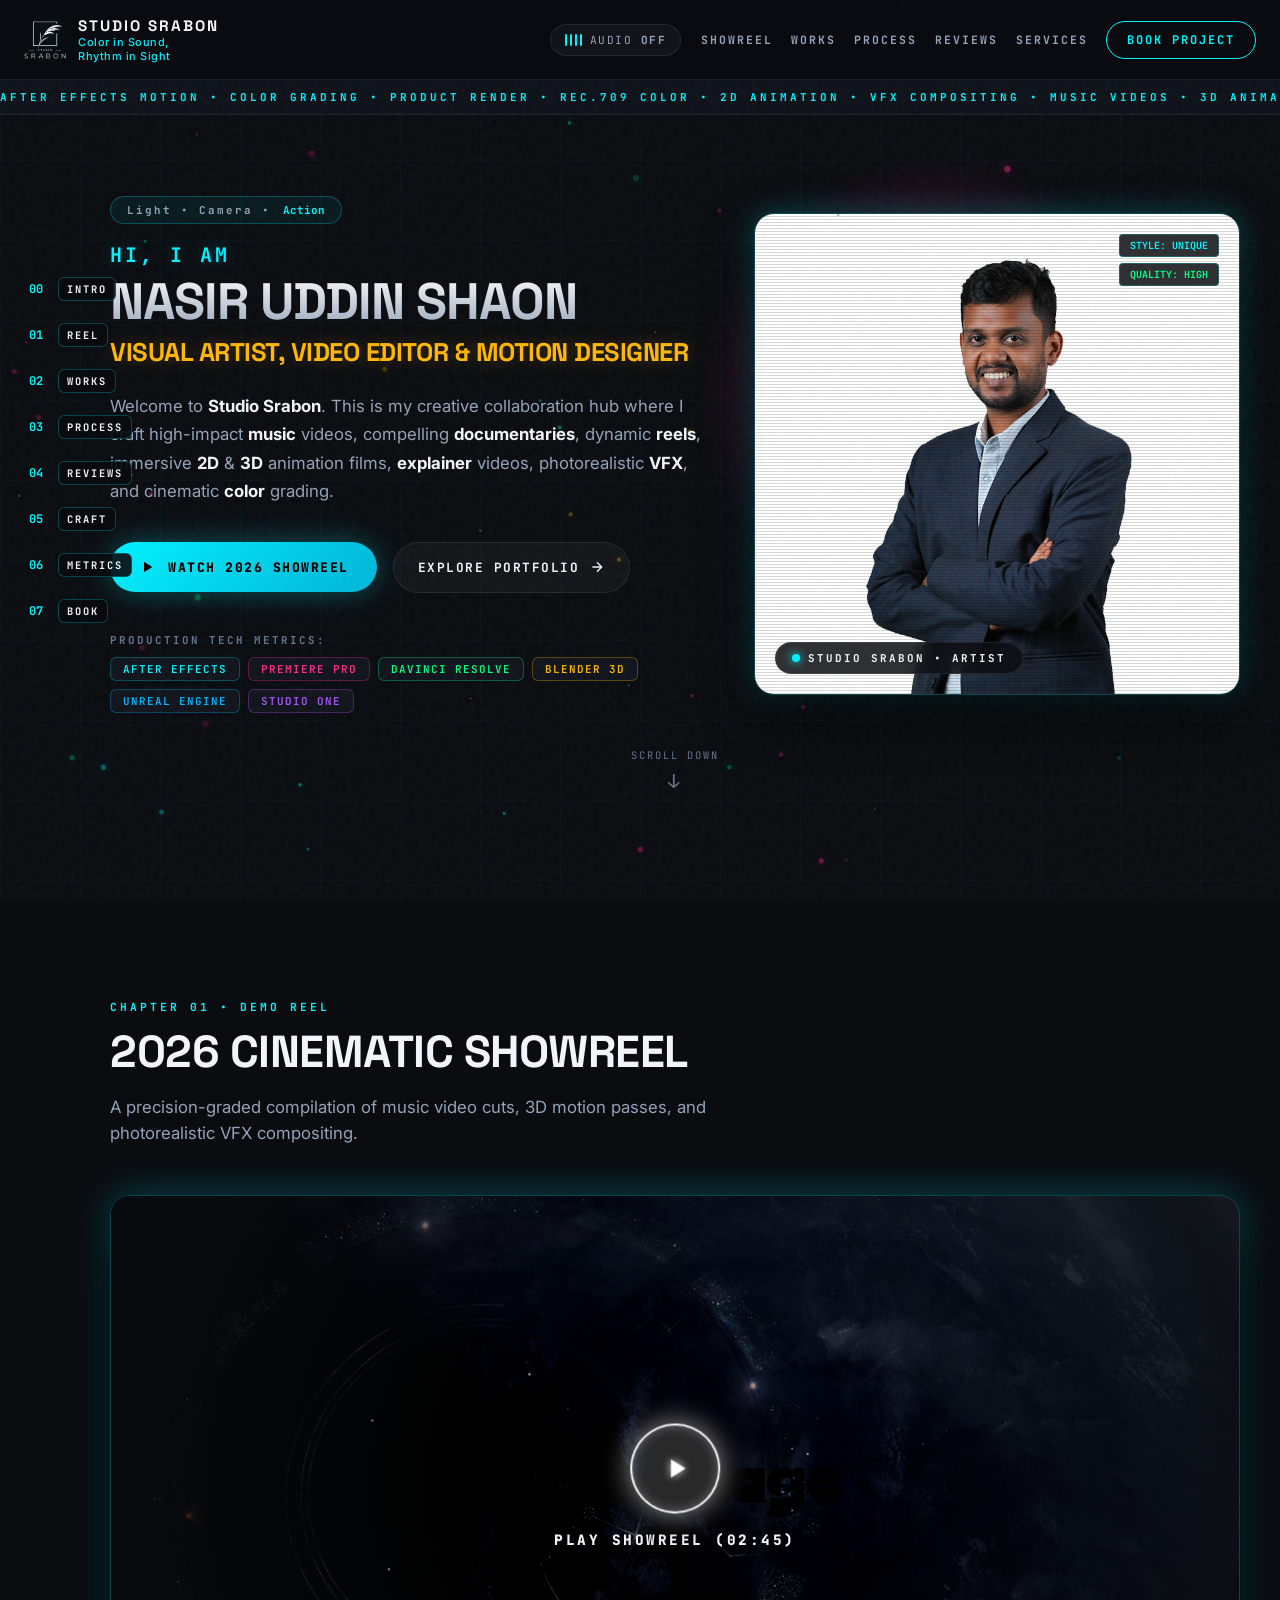
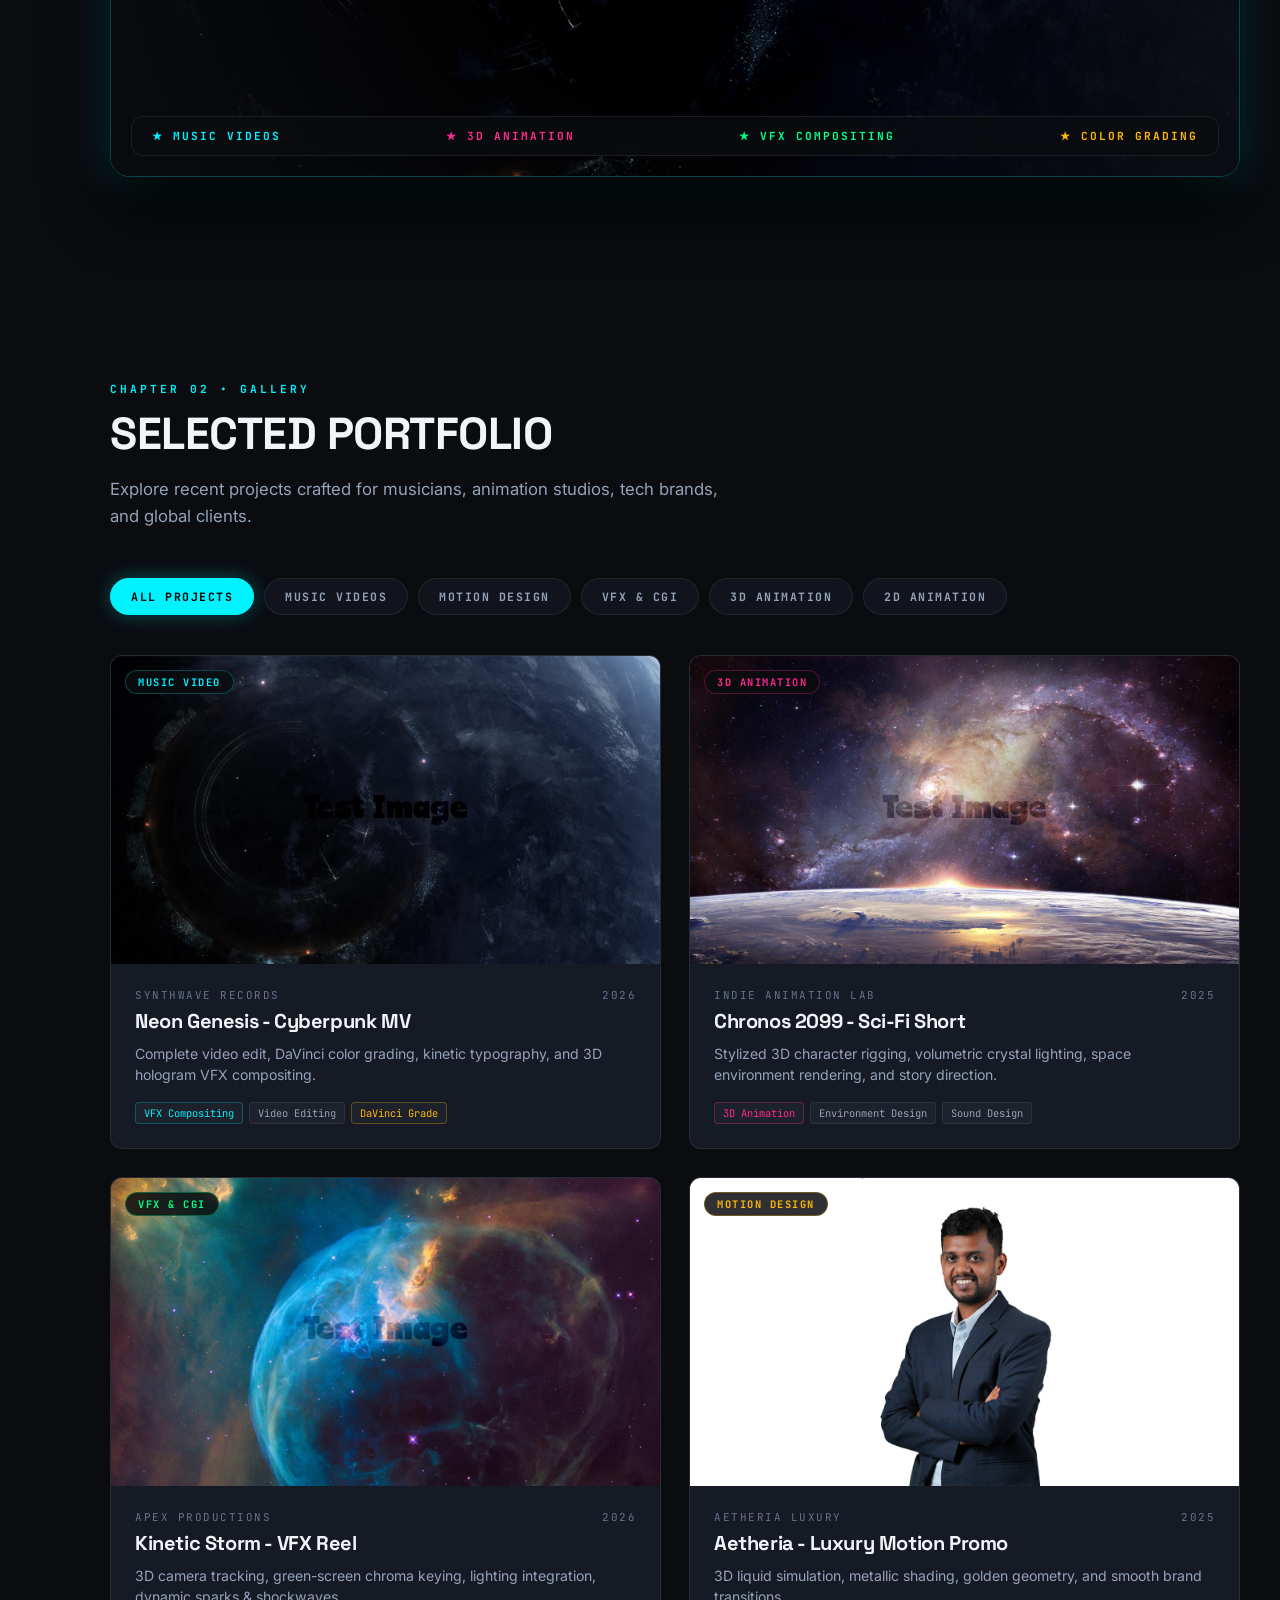
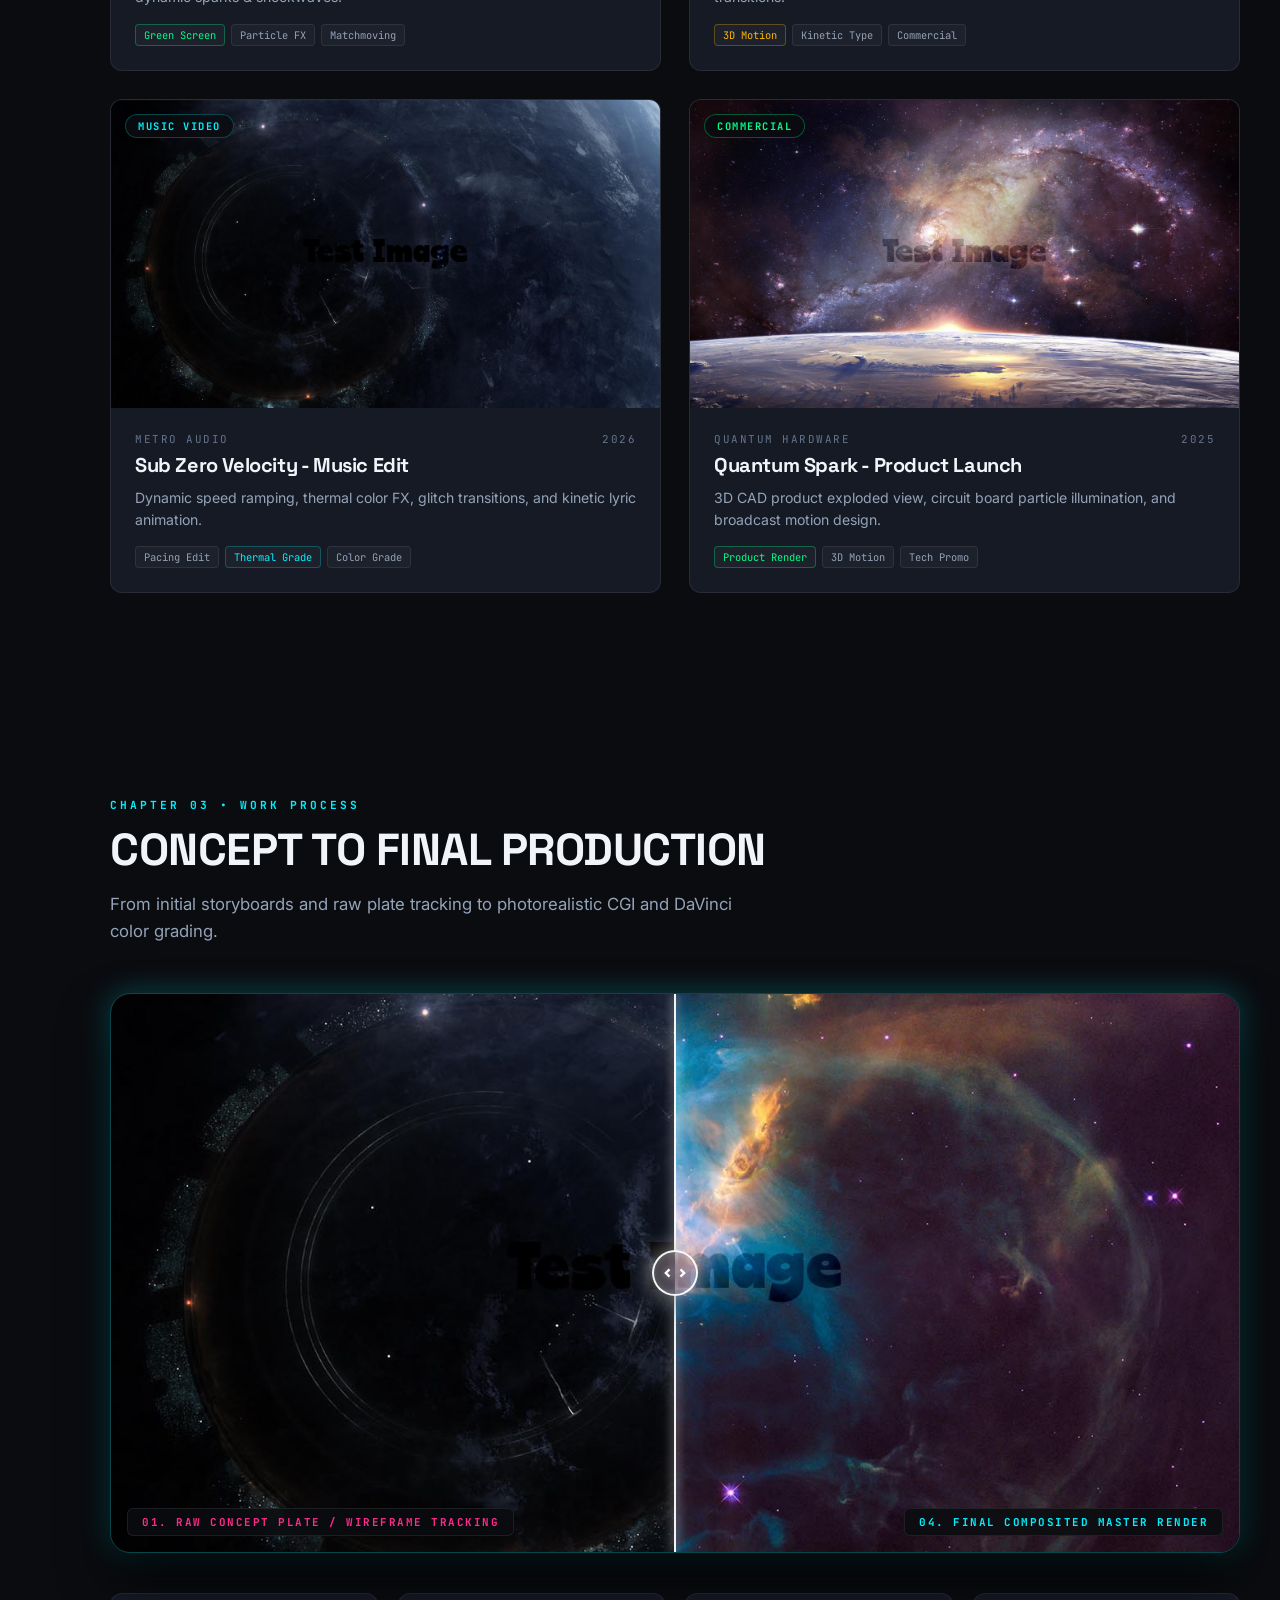
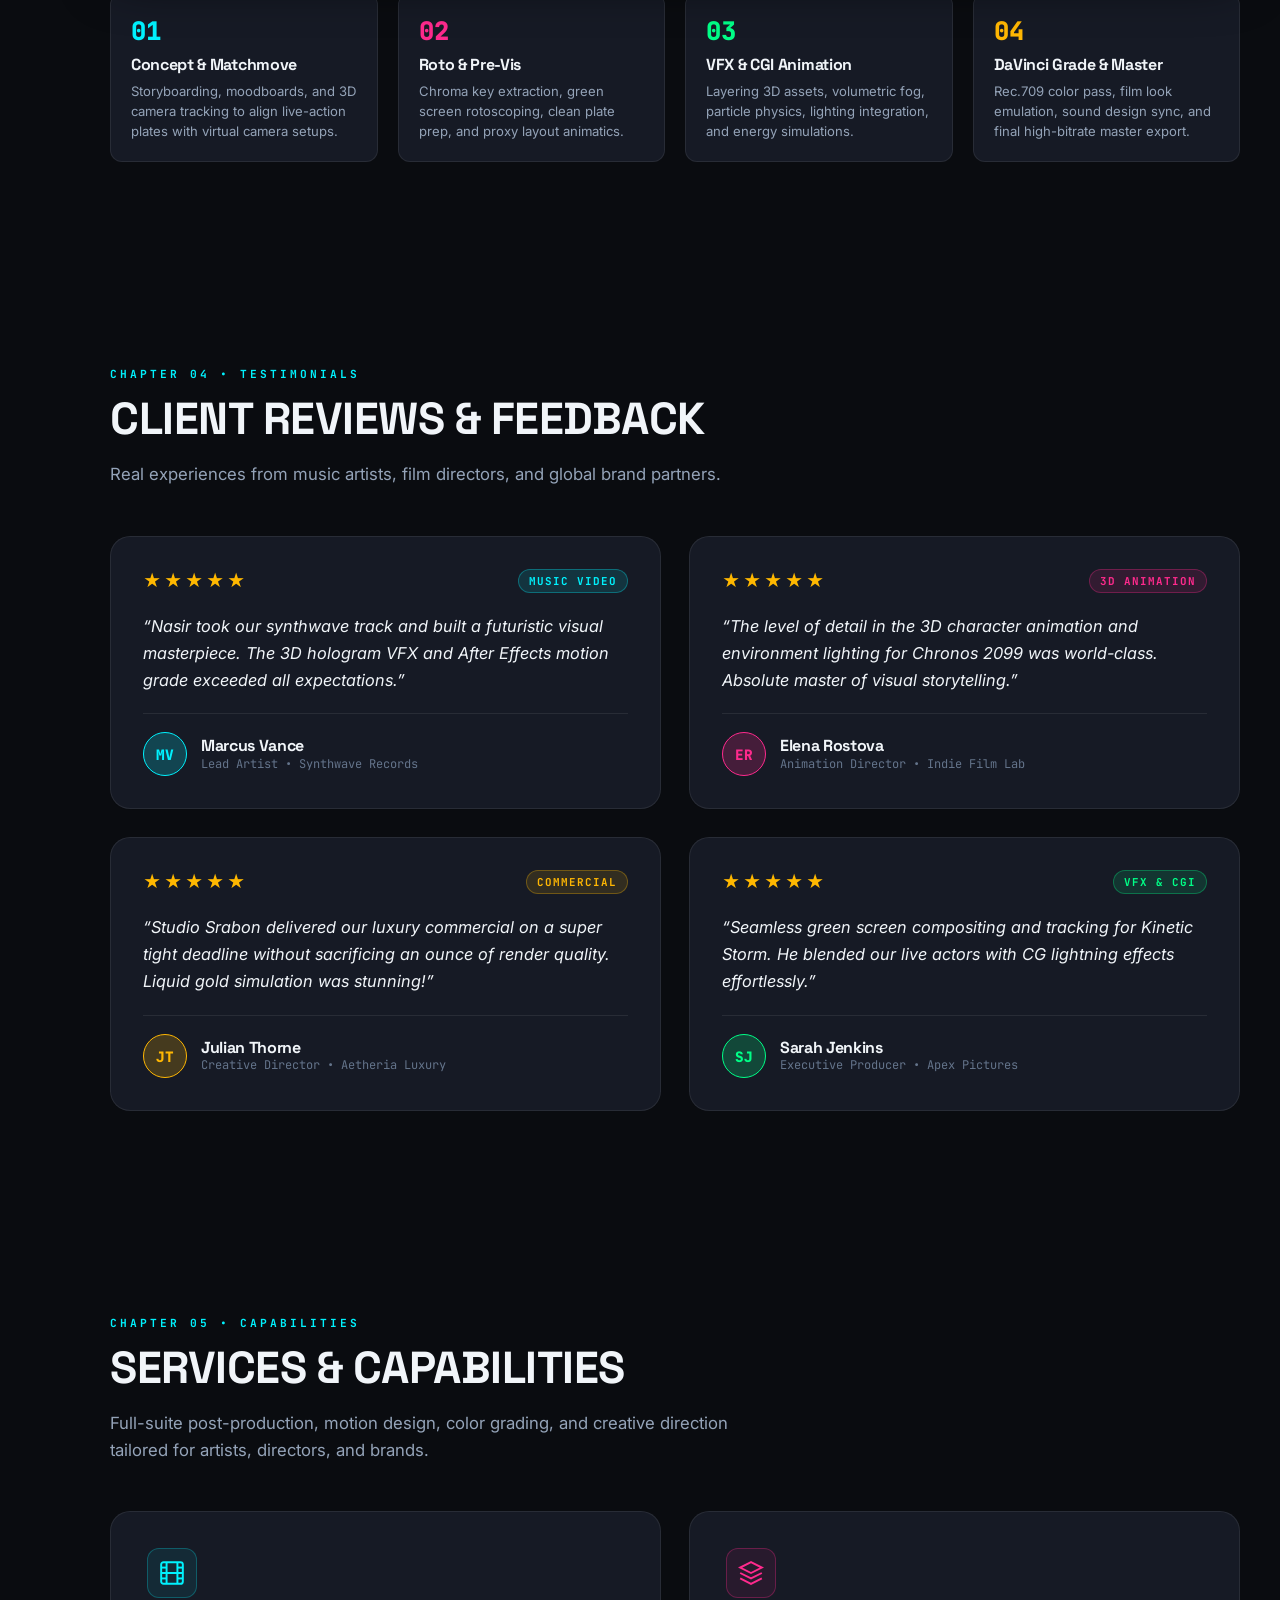
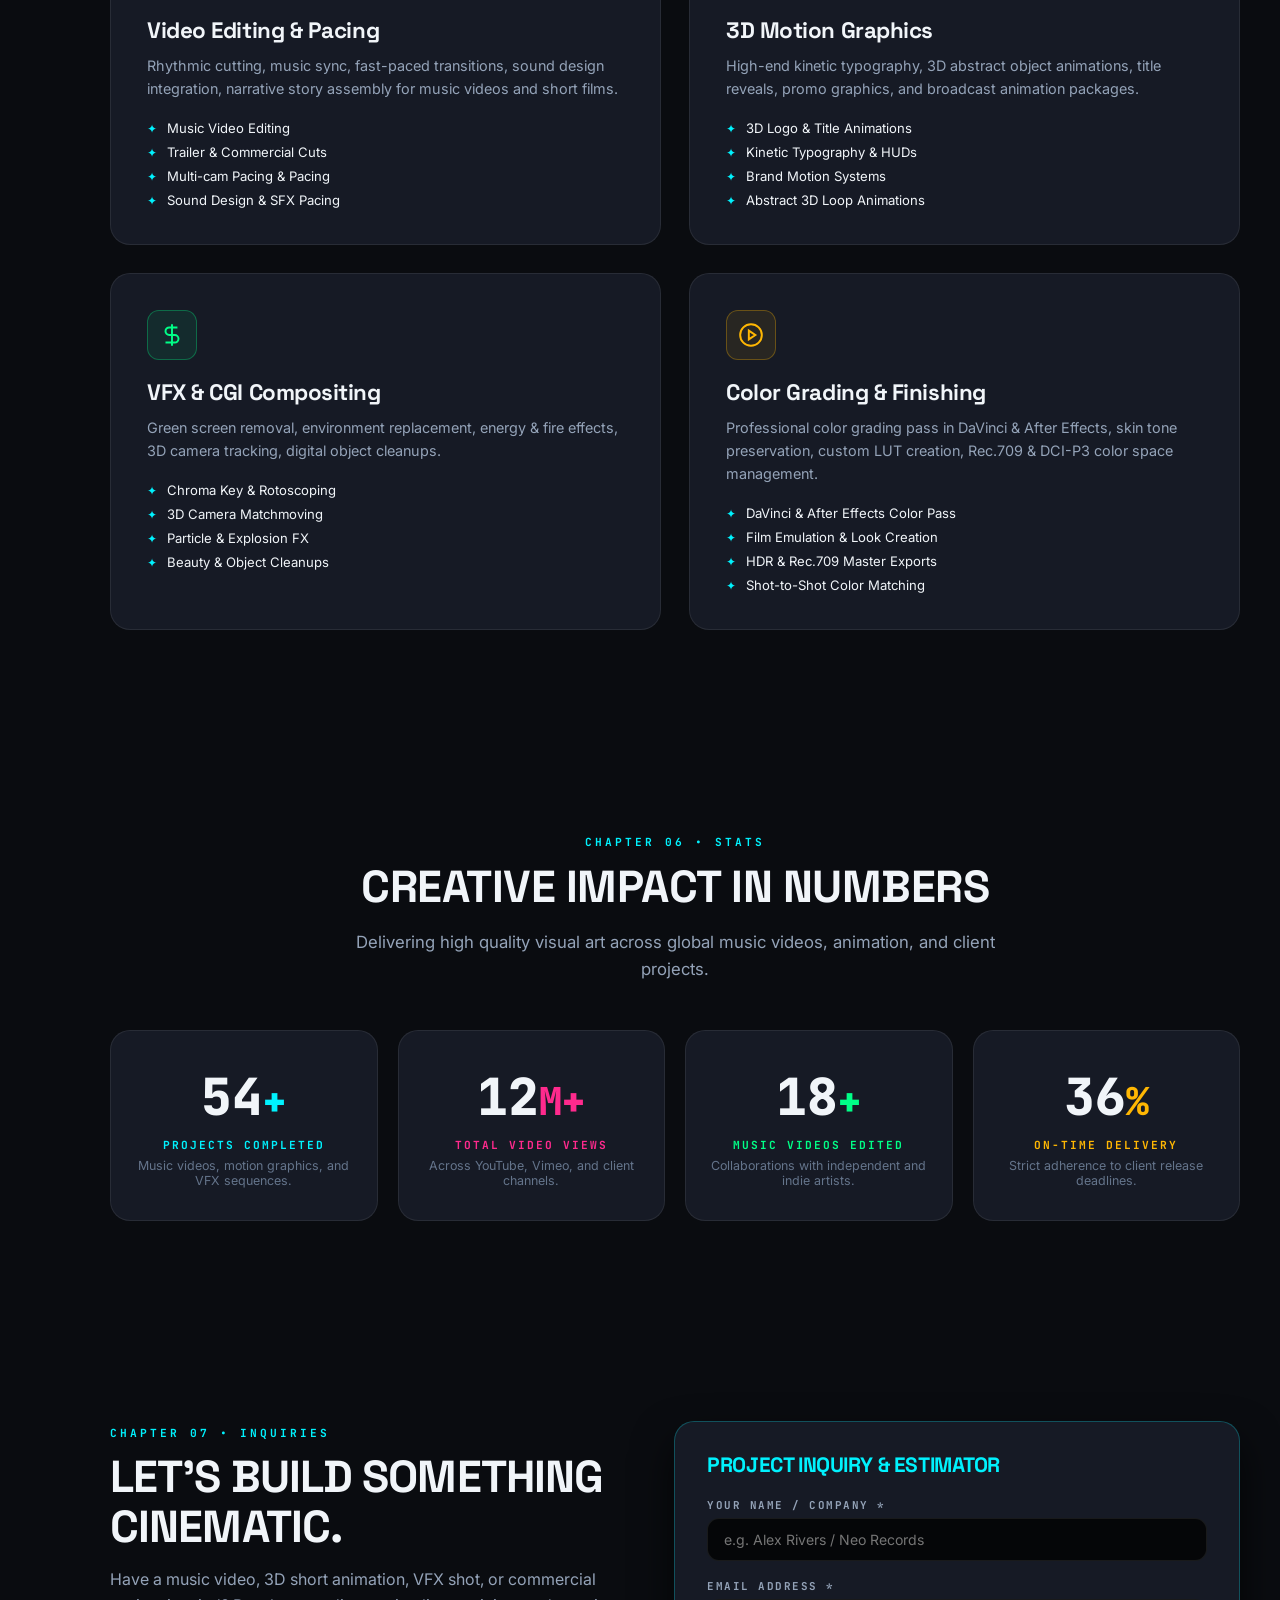
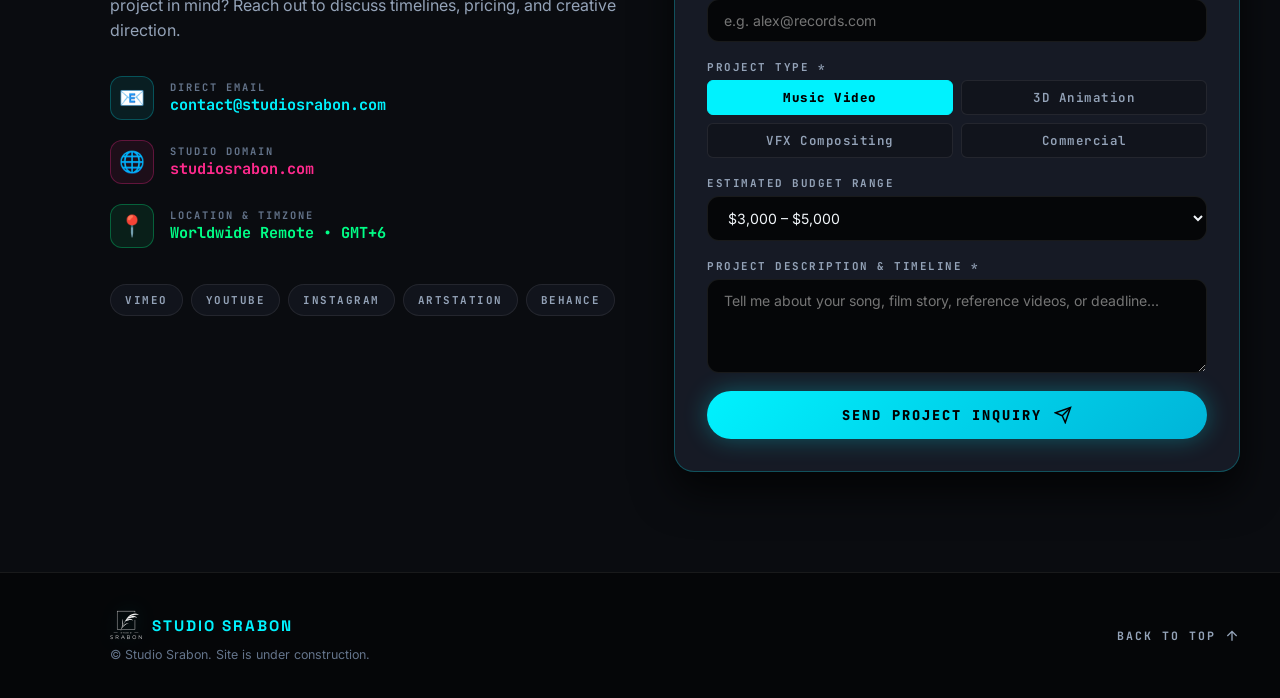
==== index.html @ 944ee849 "images spearated" ====
<!DOCTYPE html>
<html lang="en" data-theme="dark">
<head>
  <meta charset="UTF-8" />
  <meta name="viewport" content="width=device-width, initial-scale=1.0" />
  <meta name="color-scheme" content="dark" />
  <meta name="theme-color" content="#0a0c10" />

  <!-- Favicon & Touch Icons -->
  <link rel="icon" type="image/x-icon" href="./assets/favicon.ico" />
  <link rel="shortcut icon" type="image/x-icon" href="./assets/favicon.ico" />
  <link rel="apple-touch-icon" href="./assets/logo.png" />

  <title>STUDIO SRABON - Nasir Uddin Shaon | Visual Artist, Video Editor, Motion Designer & VFX</title>
  <meta name="description" content="Official portfolio of Nasir Uddin Shaon (Studio Srabon). Visual Artist, Video Editor, 3D Motion Designer, and VFX Compositor specializing in music videos, short animation films, and high-impact client films." />
  <meta name="keywords" content="Nasir Uddin Shaon, Studio Srabon, Video Editor, Motion Designer, VFX Artist, Music Videos, Short Animation Film, DaVinci Resolve, After Effects, 3D Motion, Blender, CGI Compositing" />
  <meta name="author" content="Nasir Uddin Shaon (Studio Srabon)" />
  <meta name="robots" content="index, follow" />

  <!-- Open Graph / Social Meta -->
  <meta property="og:type" content="website" />
  <meta property="og:site_name" content="STUDIO SRABON" />
  <meta property="og:title" content="STUDIO SRABON - Nasir Uddin Shaon | Visual Artist & VFX" />
  <meta property="og:description" content="Visual Artist, Video Editor & Motion Designer crafting cinematic music videos, 3D animation, and VFX compositing." />
  <meta property="og:url" content="https://studiosrabon.com/" />
  <meta property="og:image" content="./assets/images/hero_artist.jpg" />

  <!-- Twitter Meta -->
  <meta name="twitter:card" content="summary_large_image" />
  <meta name="twitter:title" content="STUDIO SRABON - Nasir Uddin Shaon | Visual Artist" />
  <meta name="twitter:description" content="Visual Artist, Video Editor & Motion Designer crafting cinematic music videos, 3D animation, and VFX compositing." />
  <meta name="twitter:image" content="./assets/images/hero_artist.jpg" />

  <!-- Structured Data JSON-LD -->
  <script type="application/ld+json">
  {
    "@context": "https://schema.org",
    "@graph": [
      {
        "@type": "Person",
        "@id": "https://studiosrabon.com/#artist",
        "name": "Nasir Uddin Shaon",
        "alternateName": "Studio Srabon",
        "url": "https://studiosrabon.com/",
        "image": "https://studiosrabon.com/assets/images/hero_artist.jpg",
        "jobTitle": "Visual Artist, Video Editor, Motion Designer & VFX Compositor",
        "knowsAbout": [
          "Video Editing",
          "3D Motion Graphics",
          "Visual Effects (VFX)",
          "Short Animation Films",
          "Music Video Direction",
          "Color Grading"
        ],
        "sameAs": [
          "https://vimeo.com/studiosrabon",
          "https://youtube.com/@studiosrabon",
          "https://instagram.com/studiosrabon",
          "https://artstation.com/studiosrabon",
          "https://behance.net/studiosrabon"
        ]
      },
      {
        "@type": "WebSite",
        "@id": "https://studiosrabon.com/#website",
        "url": "https://studiosrabon.com/",
        "name": "STUDIO SRABON",
        "publisher": { "@id": "https://studiosrabon.com/#artist" },
        "inLanguage": "en-US"
      }
    ]
  }
  </script>

  <!-- Google Fonts: Space Grotesk (Headers), JetBrains Mono (Scopes/Code), Inter (Body) -->
  <link rel="preconnect" href="https://fonts.googleapis.com" />
  <link rel="preconnect" href="https://fonts.gstatic.com" crossorigin />
  <link href="https://fonts.googleapis.com/css2?family=Inter:wght@300;400;500;600;700&family=JetBrains+Mono:wght@500;700;800&family=Space+Grotesk:wght@600;700&display=swap" rel="stylesheet" />

  <!-- Main Stylesheet -->
  <link rel="stylesheet" href="./css/style.css" />
</head>
<body>

  <!-- ================= PRELOADER ================= -->
  <div id="preloader" class="preloader" role="status" aria-live="polite">
    <canvas id="preloader-canvas" class="preloader-canvas"></canvas>
    <div class="preloader-overlay"></div>
    <div class="preloader-content">
      <div class="preloader-logo-wrap">
        <img src="./assets/logo.png" alt="Studio Srabon Logo" class="preloader-logo-img" />
      </div>
      <div class="preloader-header">
        <span class="preloader-sub">LOADING STUDIO SRABON</span>
      </div>
      <div class="preloader-title">
        <span class="scope-accent">NASIR UDDIN SHAON</span>
        <span class="title-sub">COLORIST &bull; MOTION &bull; VFX</span>
      </div>
      <div class="preloader-progress-wrap">
        <div class="preloader-percentage" id="preloader-pct">000%</div>
        <div class="preloader-bar-bg">
          <div class="preloader-bar" id="preloader-bar"></div>
        </div>
      </div>
      <div class="preloader-status">
        <span class="pulse-dot"></span>
        <span id="preloader-status-text">CALIBRATING RGB PARADE &bull; VECTORSCOPE READY</span>
      </div>
    </div>
  </div>

  <!-- ================= FILM GRAIN OVERLAY ================= -->
  <div class="film-grain" aria-hidden="true"></div>

  <!-- ================= BACKGROUND CANVAS ================= -->
  <canvas id="hero-bg-canvas" class="hero-bg-canvas" aria-hidden="true"></canvas>

  <!-- ================= TOP NAVIGATION HEADER ================= -->
  <header class="site-header" id="site-header">
    <div class="header-inner">
      <a href="#hero" class="brand-logo" aria-label="Studio Srabon Home">
        <img src="./assets/logo.png" alt="Studio Srabon Logo" class="brand-logo-img" />
        <div class="brand-text">
          <span class="brand-name">STUDIO SRABON</span>
          <span class="brand-tag">Color in Sound,<br>Rhythm in Sight</span>
        </div>
      </a>

      <div class="header-right-actions">
        <!-- Audio Synth Toggle Button -->
        <button id="btn-audio-toggle" class="audio-toggle-btn" type="button" aria-label="Toggle Atmosphere Audio" aria-pressed="false">
          <div class="sound-wave-icon" aria-hidden="true">
            <span></span><span></span><span></span><span></span>
          </div>
          <span class="audio-label">AUDIO <b id="audio-state-text">OFF</b></span>
        </button>

        <!-- Navigation Links -->
        <nav class="desktop-nav" aria-label="Main Navigation">
          <a href="#ch-reel" class="nav-link">SHOWREEL</a>
          <a href="#ch-works" class="nav-link">WORKS</a>
          <a href="#ch-process" class="nav-link">PROCESS</a>
          <a href="#ch-testimonials" class="nav-link">REVIEWS</a>
          <a href="#ch-services" class="nav-link">SERVICES</a>
          <a href="#ch-contact" class="btn-contact-nav">BOOK PROJECT</a>
        </nav>

        <!-- Mobile Menu Toggle -->
        <button class="mobile-menu-btn" id="mobile-menu-btn" aria-label="Toggle Menu">
          <span></span><span></span><span></span>
        </button>
      </div>
    </div>
  </header>

  <!-- MOBILE NAVIGATION DRAWER -->
  <div class="mobile-drawer" id="mobile-drawer" aria-hidden="true">
    <div class="drawer-inner">
      <nav class="mobile-nav-links">
        <a href="#hero" class="mobile-link"><span>00</span> HOME</a>
        <a href="#ch-reel" class="mobile-link"><span>01</span> SHOWREEL</a>
        <a href="#ch-works" class="mobile-link"><span>02</span> FEATURED WORKS</a>
        <a href="#ch-process" class="mobile-link"><span>03</span> WORK PROCESS</a>
        <a href="#ch-testimonials" class="mobile-link"><span>04</span> TESTIMONIALS</a>
        <a href="#ch-services" class="mobile-link"><span>05</span> SERVICES</a>
        <a href="#ch-numbers" class="mobile-link"><span>06</span> CREATIVE METRICS</a>
        <a href="#ch-contact" class="mobile-link"><span>07</span> CONTACT &amp; BOOKING</a>
      </nav>
      <div class="drawer-footer">
        <p>STUDIO SRABON &bull; COLOR IN SOUND, RHYTHM IN SIGHT</p>
        <p class="drawer-email">contact@studiosrabon.com</p>
      </div>
    </div>
  </div>

  <!-- ================= CHAPTER NAVIGATION RAIL (LEFT SIDE) ================= -->
  <nav class="chapter-rail" aria-label="Chapter Rail">
    <ul>
      <li data-ch="hero" class="active">
        <a href="#hero"><span class="ch-num">00</span><span class="ch-title">INTRO</span></a>
      </li>
      <li data-ch="ch-reel">
        <a href="#ch-reel"><span class="ch-num">01</span><span class="ch-title">REEL</span></a>
      </li>
      <li data-ch="ch-works">
        <a href="#ch-works"><span class="ch-num">02</span><span class="ch-title">WORKS</span></a>
      </li>
      <li data-ch="ch-process">
        <a href="#ch-process"><span class="ch-num">03</span><span class="ch-title">PROCESS</span></a>
      </li>
      <li data-ch="ch-testimonials">
        <a href="#ch-testimonials"><span class="ch-num">04</span><span class="ch-title">REVIEWS</span></a>
      </li>
      <li data-ch="ch-services">
        <a href="#ch-services"><span class="ch-num">05</span><span class="ch-title">CRAFT</span></a>
      </li>
      <li data-ch="ch-numbers">
        <a href="#ch-numbers"><span class="ch-num">06</span><span class="ch-title">METRICS</span></a>
      </li>
      <li data-ch="ch-contact">
        <a href="#ch-contact"><span class="ch-num">07</span><span class="ch-title">BOOK</span></a>
      </li>
    </ul>
  </nav>

  <!-- ================= EDGE-TO-EDGE TICKER MARQUEE ================= -->
  <div class="marquee-ticker" aria-hidden="true">
    <ul id="marquee-items-source" hidden>
      <li>AFTER EFFECTS MOTION</li>
      <li>VFX COMPOSITING</li>
      <li>MUSIC VIDEOS</li>
      <li>COLOR GRADING</li>
      <li>3D ANIMATION</li>
      <li>2D ANIMATION</li>
      <li>PRODUCT RENDER</li>
      <li>REC.709 COLOR</li>
    </ul>
    <div class="marquee-track" id="marquee-track"></div>
  </div>

  <!-- MAIN CONTENT CONTAINER -->
  <main role="main">

    <!-- ============================================================
         CHAPTER 00: HERO SECTION
         ============================================================ -->
    <section class="hero-section" id="hero" aria-label="Hero Introduction">

      <div class="hero-container">
        <div class="hero-content">
          <div class="hero-kicker">
            <span class="kicker-text">Light &bull; Camera &bull;</span>
            <span class="kicker-tag">Action</span>
            
          </div>

          <h1 class="hero-main-title">
            <span class="title-line title-greeting">HI, I AM</span>
            <span class="title-line title-large">NASIR UDDIN SHAON</span>
            <span class="title-line title-accent">VISUAL ARTIST, VIDEO EDITOR &amp; MOTION DESIGNER</span>
          </h1>

          <p class="hero-description">
            Welcome to <strong>Studio Srabon</strong>. This is my creative collaboration hub where I craft high-impact <strong>music</strong> videos, compelling <strong>documentaries</strong>, dynamic <strong>reels</strong>, immersive <strong>2D</strong> & <strong>3D</strong> animation films, <strong>explainer</strong> videos, photorealistic <strong>VFX</strong>, and cinematic <strong>color</strong> grading.
          </p>

          <div class="hero-cta-group">
            <a href="#ch-reel" class="btn-primary-glow">
              <svg viewBox="0 0 24 24" fill="currentColor"><path d="M8 5v14l11-7z"/></svg>
              <span>WATCH 2026 SHOWREEL</span>
            </a>
            <a href="#ch-works" class="btn-secondary-glass">
              <span>EXPLORE PORTFOLIO</span>
              <svg viewBox="0 0 24 24" fill="none" stroke="currentColor" stroke-width="2"><path d="M5 12h14M12 5l7 7-7 7"/></svg>
            </a>
          </div>

          <div class="hero-software-pills">
            <span class="software-label">PRODUCTION TECH METRICS:</span>
            <div class="pill-list">
              <span class="sw-pill pill-cyan">AFTER EFFECTS</span>
              <span class="sw-pill pill-magenta">PREMIERE PRO</span>
              <span class="sw-pill pill-green">DAVINCI RESOLVE</span>
              <span class="sw-pill pill-amber">BLENDER 3D</span>
              <span class="sw-pill pill-blue">UNREAL ENGINE</span>
              <span class="sw-pill pill-purple">STUDIO ONE</span>
            </div>
          </div>
        </div>

        <div class="hero-visual-card">
          <div class="hero-ambient-glow" aria-hidden="true"></div>
          <div class="hero-frame-container">
            <img src="./assets/images/hero_artist.jpg" alt="Nasir Uddin Shaon in DaVinci Resolve Studio color suite" class="hero-portrait-img" />
            <div class="frame-scanlines"></div>
            <div class="scope-overlay-badge">
              <span class="scope-label cyan-glow">STYLE: UNIQUE</span>
              <span class="scope-label green-glow">QUALITY: HIGH</span>
            </div>
            <div class="hero-card-badge">
              <span class="badge-dot"></span>
              <span class="badge-txt">STUDIO SRABON &bull; ARTIST</span>
            </div>
          </div>
        </div>
      </div>

      <div class="hero-scroll-down">
        <a href="#ch-reel" aria-label="Scroll to Showreel">
          <span>SCROLL DOWN</span>
          <div class="scroll-arrow">↓</div>
        </a>
      </div>
    </section>

    <!-- ============================================================
         CHAPTER 01: CINEMATIC SHOWREEL
         ============================================================ -->
    <section class="chapter-section ch-reel" id="ch-reel" aria-labelledby="reel-heading">
      <div class="section-container">
        <div class="section-head">
          <span class="ch-badge">CHAPTER 01 &bull; DEMO REEL</span>
          <h2 id="reel-heading" class="section-title">2026 CINEMATIC SHOWREEL</h2>
          <p class="section-subtitle">A precision-graded compilation of music video cuts, 3D motion passes, and photorealistic VFX compositing.</p>
        </div>

        <div class="showreel-player-box">
          <div class="showreel-thumbnail-wrap">
            <img src="./assets/images/showreelthumb.jpg" alt="Studio Srabon Showreel 2026 Preview" class="showreel-bg-img" />
            <div class="showreel-overlay"></div>
            
            <button id="btn-play-showreel" class="play-reel-btn" aria-label="Play Full Screen Showreel">
              <div class="play-btn-circle">
                <svg viewBox="0 0 24 24" fill="currentColor"><path d="M8 5v14l11-7z"/></svg>
              </div>
              <span class="play-btn-text">PLAY SHOWREEL (02:45)</span>
            </button>

            <div class="reel-tags-bar">
              <span class="cyan-txt">★ MUSIC VIDEOS</span>
              <span class="magenta-txt">★ 3D ANIMATION</span>
              <span class="green-txt">★ VFX COMPOSITING</span>
              <span class="amber-txt">★ COLOR GRADING</span>
            </div>
          </div>
        </div>
      </div>
    </section>

    <!-- ============================================================
         CHAPTER 02: FEATURED WORKS PORTFOLIO
         ============================================================ -->
    <section class="chapter-section ch-works" id="ch-works" aria-labelledby="works-heading">
      <div class="section-container">
        <div class="section-head">
          <span class="ch-badge">CHAPTER 02 &bull; GALLERY</span>
          <h2 id="works-heading" class="section-title">SELECTED PORTFOLIO</h2>
          <p class="section-subtitle">Explore recent projects crafted for musicians, animation studios, tech brands, and global clients.</p>
        </div>

        <!-- Filter Controls -->
        <div class="portfolio-filter-bar">
          <button class="filter-btn active" data-filter="all">ALL PROJECTS</button>
          <button class="filter-btn" data-filter="music-video">MUSIC VIDEOS</button>
          <button class="filter-btn" data-filter="motion-design">MOTION DESIGN</button>
          <button class="filter-btn" data-filter="vfx">VFX &amp; CGI</button>
          <button class="filter-btn" data-filter="3d-animation">3D ANIMATION</button>
          <button class="filter-btn" data-filter="2d-animation">2D ANIMATION</button>
        </div>

        <!-- Projects Grid -->
        <div class="portfolio-grid" id="portfolio-grid">

          <!-- Project Card 1: Music Video -->
          <article class="project-card" data-category="music-video vfx" data-project-id="p1">
            <div class="card-media">
              <img src="./assets/images/projects/project1.jpg" alt="Cyberpunk Music Video Project" class="card-thumb" />
              <div class="card-media-overlay">
                <button class="btn-watch-modal" data-title="Neon Genesis - Cyberpunk Music Video" data-video="p1" data-cat="Music Video / VFX" data-desc="Futuristic music video with heavy neon glow effects, chroma keying, 3D hologram projections, and rhythmic quick cuts tuned to bass drops." data-tools="DaVinci Resolve, After Effects, Blender, Element 3D">
                  <svg viewBox="0 0 24 24" fill="none" stroke="currentColor" stroke-width="2"><path d="M15 3h6v6M9 21H3v-6M21 3l-7 7M3 21l7-7"/></svg>
                  <span>VIEW PROJECT</span>
                </button>
              </div>
              <span class="card-type-badge cyan-badge">MUSIC VIDEO</span>
            </div>
            <div class="card-info">
              <div class="card-meta">
                <span class="card-client">SYNTHWAVE RECORDS</span>
                <span class="card-year">2026</span>
              </div>
              <h3 class="card-title">Neon Genesis - Cyberpunk MV</h3>
              <p class="card-excerpt">Complete video edit, DaVinci color grading, kinetic typography, and 3D hologram VFX compositing.</p>
              <div class="card-tags">
                <span class="tag-cyan">VFX Compositing</span><span>Video Editing</span><span class="tag-amber">DaVinci Grade</span>
              </div>
            </div>
          </article>

          <!-- Project Card 2: Short Animation Film -->
          <article class="project-card" data-category="3d-animation motion-design" data-project-id="p2">
            <div class="card-media">
              <img src="./assets/images/projects/project2.jpg" alt="Sci-Fi 3D Short Animation Film" class="card-thumb" />
              <div class="card-media-overlay">
                <button class="btn-watch-modal" data-title="Chronos 2099 - Sci-Fi Short Film" data-video="p2" data-cat="Short Animation / 3D" data-desc="Award-winning 3D sci-fi short film following an astronaut on a distant crystal planet. Full storyboarding, 3D character animation, environment design, and atmospheric sound design." data-tools="Blender 3D, Unreal Engine 5, DaVinci Resolve">
                  <svg viewBox="0 0 24 24" fill="none" stroke="currentColor" stroke-width="2"><path d="M15 3h6v6M9 21H3v-6M21 3l-7 7M3 21l7-7"/></svg>
                  <span>VIEW PROJECT</span>
                </button>
              </div>
              <span class="card-type-badge magenta-badge">3D ANIMATION</span>
            </div>
            <div class="card-info">
              <div class="card-meta">
                <span class="card-client">INDIE ANIMATION LAB</span>
                <span class="card-year">2025</span>
              </div>
              <h3 class="card-title">Chronos 2099 - Sci-Fi Short</h3>
              <p class="card-excerpt">Stylized 3D character rigging, volumetric crystal lighting, space environment rendering, and story direction.</p>
              <div class="card-tags">
                <span class="tag-magenta">3D Animation</span><span>Environment Design</span><span>Sound Design</span>
              </div>
            </div>
          </article>

          <!-- Project Card 3: VFX Compositing Breakdown -->
          <article class="project-card" data-category="vfx 3d-animation" data-project-id="p3">
            <div class="card-media">
              <img src="./assets/images/projects/project3.jpg" alt="VFX Superhero Kinetic Storm Project" class="card-thumb" />
              <div class="card-media-overlay">
                <button class="btn-watch-modal" data-title="Kinetic Storm - VFX Compositing" data-video="p3" data-cat="VFX / Commercial" data-desc="High-energy superhero sequence featuring green screen removal, 3D camera tracking, electrical lightning particles, and environmental destruction layers." data-tools="Nuke, After Effects, Mocha Pro, Cinema 4D">
                  <svg viewBox="0 0 24 24" fill="none" stroke="currentColor" stroke-width="2"><path d="M15 3h6v6M9 21H3v-6M21 3l-7 7M3 21l7-7"/></svg>
                  <span>VIEW PROJECT</span>
                </button>
              </div>
              <span class="card-type-badge green-badge">VFX &amp; CGI</span>
            </div>
            <div class="card-info">
              <div class="card-meta">
                <span class="card-client">APEX PRODUCTIONS</span>
                <span class="card-year">2026</span>
              </div>
              <h3 class="card-title">Kinetic Storm - VFX Reel</h3>
              <p class="card-excerpt">3D camera tracking, green-screen chroma keying, lighting integration, dynamic sparks &amp; shockwaves.</p>
              <div class="card-tags">
                <span class="tag-green">Green Screen</span><span>Particle FX</span><span>Matchmoving</span>
              </div>
            </div>
          </article>

          <!-- Project Card 4: Motion Design & Brand Commercial -->
          <article class="project-card" data-category="motion-design 3d-animation" data-project-id="p4">
            <div class="card-media">
              <img src="./assets/images/projects/project4.jpg" alt="Aetheria Luxury Brand Commercial" class="card-thumb" />
              <div class="card-media-overlay">
                <button class="btn-watch-modal" data-title="Aetheria - Liquid Gold Motion Graphics" data-video="p4" data-cat="Motion Design / Commercial" data-desc="Sleek motion graphic commercial for a luxury fashion brand with liquid metal physics, elegant kinetic typography, and rich gold color grading." data-tools="Cinema 4D, Redshift, After Effects">
                  <svg viewBox="0 0 24 24" fill="none" stroke="currentColor" stroke-width="2"><path d="M15 3h6v6M9 21H3v-6M21 3l-7 7M3 21l7-7"/></svg>
                  <span>VIEW PROJECT</span>
                </button>
              </div>
              <span class="card-type-badge amber-badge">MOTION DESIGN</span>
            </div>
            <div class="card-info">
              <div class="card-meta">
                <span class="card-client">AETHERIA LUXURY</span>
                <span class="card-year">2025</span>
              </div>
              <h3 class="card-title">Aetheria - Luxury Motion Promo</h3>
              <p class="card-excerpt">3D liquid simulation, metallic shading, golden geometry, and smooth brand transitions.</p>
              <div class="card-tags">
                <span class="tag-amber">3D Motion</span><span>Kinetic Type</span><span>Commercial</span>
              </div>
            </div>
          </article>

          <!-- Project Card 5: Hip-Hop Music Video -->
          <article class="project-card" data-category="music-video vfx" data-project-id="p5">
            <div class="card-media">
              <img src="./assets/images/projects/project5.jpg" alt="Sub Zero Velocity Hip-Hop Music Video" class="card-thumb" />
              <div class="card-media-overlay">
                <button class="btn-watch-modal" data-title="Sub Zero Velocity - Hip-Hop Music Video" data-video="p5" data-cat="Music Video / Editing" data-desc="Fast-paced urban hip-hop music video edit featuring dynamic speed ramping, thermal color passes, distortion transitions, and 3D kinetic text overlays." data-tools="Premiere Pro, After Effects, DaVinci Resolve">
                  <svg viewBox="0 0 24 24" fill="none" stroke="currentColor" stroke-width="2"><path d="M15 3h6v6M9 21H3v-6M21 3l-7 7M3 21l7-7"/></svg>
                  <span>VIEW PROJECT</span>
                </button>
              </div>
              <span class="card-type-badge cyan-badge">MUSIC VIDEO</span>
            </div>
            <div class="card-info">
              <div class="card-meta">
                <span class="card-client">METRO AUDIO</span>
                <span class="card-year">2026</span>
              </div>
              <h3 class="card-title">Sub Zero Velocity - Music Edit</h3>
              <p class="card-excerpt">Dynamic speed ramping, thermal color FX, glitch transitions, and kinetic lyric animation.</p>
              <div class="card-tags">
                <span>Pacing Edit</span><span class="tag-cyan">Thermal Grade</span><span>Color Grade</span>
              </div>
            </div>
          </article>

          <!-- Project Card 6: Quantum Spark Commercial -->
          <article class="project-card" data-category="2d-animation motion-design" data-project-id="p6">
            <div class="card-media">
              <img src="./assets/images/projects/project6.jpg" alt="Quantum Spark Tech Launch Commercial" class="card-thumb" />
              <div class="card-media-overlay">
                <button class="btn-watch-modal" data-title="Quantum Spark - Tech Launch Promo" data-video="p6" data-cat="Commercial / Motion" data-desc="High-impact hardware tech reveal commercial created with 3D product CAD animation, circuit board lighting, and punchy sound design." data-tools="Blender 3D, After Effects, Octane Render">
                  <svg viewBox="0 0 24 24" fill="none" stroke="currentColor" stroke-width="2"><path d="M15 3h6v6M9 21H3v-6M21 3l-7 7M3 21l7-7"/></svg>
                  <span>VIEW PROJECT</span>
                </button>
              </div>
              <span class="card-type-badge green-badge">COMMERCIAL</span>
            </div>
            <div class="card-info">
              <div class="card-meta">
                <span class="card-client">QUANTUM HARDWARE</span>
                <span class="card-year">2025</span>
              </div>
              <h3 class="card-title">Quantum Spark - Product Launch</h3>
              <p class="card-excerpt">3D CAD product exploded view, circuit board particle illumination, and broadcast motion design.</p>
              <div class="card-tags">
                <span class="tag-green">Product Render</span><span>3D Motion</span><span>Tech Promo</span>
              </div>
            </div>
          </article>

        </div>
      </div>
    </section>

    <!-- ============================================================
         CHAPTER 03: CONCEPT TO FINAL PRODUCTION PROCESS
         ============================================================ -->
    <section class="chapter-section ch-vfx-lab" id="ch-process" aria-labelledby="vfx-lab-heading">
      <div class="section-container">
        <div class="section-head">
          <span class="ch-badge">CHAPTER 03 &bull; WORK PROCESS</span>
          <h2 id="vfx-lab-heading" class="section-title">CONCEPT TO FINAL PRODUCTION</h2>
          <p class="section-subtitle">From initial storyboards and raw plate tracking to photorealistic CGI and DaVinci color grading.</p>
        </div>

        <div class="vfx-slider-widget" id="vfx-slider-widget">
          <div class="vfx-image-layer vfx-after">
            <img src="./assets/images/after.jpg" alt="Composited VFX Render Final" />
            <span class="vfx-label label-after">04. FINAL COMPOSITED MASTER RENDER</span>
          </div>

          <div class="vfx-image-layer vfx-before" id="vfx-before-layer">
            <img src="./assets/images/before.jpg" alt="Raw Plate Green Screen Tracking" />
            <span class="vfx-label label-before">01. RAW CONCEPT PLATE / WIREFRAME TRACKING</span>
          </div>

          <div class="vfx-slider-handle" id="vfx-slider-handle">
            <div class="handle-line"></div>
            <div class="handle-button">
              <svg viewBox="0 0 24 24" fill="none" stroke="currentColor" stroke-width="2.5"><path d="M18 8l4 4-4 4M6 8l-4 4 4 4"/></svg>
            </div>
            <div class="handle-line"></div>
          </div>
        </div>

        <div class="vfx-breakdown-steps">
          <div class="step-card">
            <span class="step-num step-cyan">01</span>
            <h4>Concept &amp; Matchmove</h4>
            <p>Storyboarding, moodboards, and 3D camera tracking to align live-action plates with virtual camera setups.</p>
          </div>
          <div class="step-card">
            <span class="step-num step-magenta">02</span>
            <h4>Roto &amp; Pre-Vis</h4>
            <p>Chroma key extraction, green screen rotoscoping, clean plate prep, and proxy layout animatics.</p>
          </div>
          <div class="step-card">
            <span class="step-num step-green">03</span>
            <h4>VFX &amp; CGI Animation</h4>
            <p>Layering 3D assets, volumetric fog, particle physics, lighting integration, and energy simulations.</p>
          </div>
          <div class="step-card">
            <span class="step-num step-amber">04</span>
            <h4>DaVinci Grade &amp; Master</h4>
            <p>Rec.709 color pass, film look emulation, sound design sync, and final high-bitrate master export.</p>
          </div>
        </div>
      </div>
    </section>

    <!-- ============================================================
         CHAPTER 04: CLIENT REVIEWS & TESTIMONIALS
         ============================================================ -->
    <section class="chapter-section ch-testimonials" id="ch-testimonials" aria-labelledby="testimonials-heading">
      <div class="section-container">
        <div class="section-head">
          <span class="ch-badge">CHAPTER 04 &bull; TESTIMONIALS</span>
          <h2 id="testimonials-heading" class="section-title">CLIENT REVIEWS &amp; FEEDBACK</h2>
          <p class="section-subtitle">Real experiences from music artists, film directors, and global brand partners.</p>
        </div>

        <div class="testimonials-grid">
          <article class="testimonial-card card-cyan-border">
            <div class="t-card-header">
              <div class="t-stars" aria-label="5 out of 5 stars">★★★★★</div>
              <span class="t-badge t-cyan-badge">MUSIC VIDEO</span>
            </div>
            <p class="t-quote">
              &ldquo;Nasir took our synthwave track and built a futuristic visual masterpiece. The 3D hologram VFX and After Effects motion grade exceeded all expectations.&rdquo;
            </p>
            <div class="t-author">
              <div class="t-avatar avatar-cyan">MV</div>
              <div class="t-meta">
                <h4 class="t-name">Marcus Vance</h4>
                <span class="t-role">Lead Artist &bull; Synthwave Records</span>
              </div>
            </div>
          </article>

          <article class="testimonial-card card-magenta-border">
            <div class="t-card-header">
              <div class="t-stars" aria-label="5 out of 5 stars">★★★★★</div>
              <span class="t-badge t-magenta-badge">3D ANIMATION</span>
            </div>
            <p class="t-quote">
              &ldquo;The level of detail in the 3D character animation and environment lighting for Chronos 2099 was world-class. Absolute master of visual storytelling.&rdquo;
            </p>
            <div class="t-author">
              <div class="t-avatar avatar-magenta">ER</div>
              <div class="t-meta">
                <h4 class="t-name">Elena Rostova</h4>
                <span class="t-role">Animation Director &bull; Indie Film Lab</span>
              </div>
            </div>
          </article>

          <article class="testimonial-card card-amber-border">
            <div class="t-card-header">
              <div class="t-stars" aria-label="5 out of 5 stars">★★★★★</div>
              <span class="t-badge t-amber-badge">COMMERCIAL</span>
            </div>
            <p class="t-quote">
              &ldquo;Studio Srabon delivered our luxury commercial on a super tight deadline without sacrificing an ounce of render quality. Liquid gold simulation was stunning!&rdquo;
            </p>
            <div class="t-author">
              <div class="t-avatar avatar-amber">JT</div>
              <div class="t-meta">
                <h4 class="t-name">Julian Thorne</h4>
                <span class="t-role">Creative Director &bull; Aetheria Luxury</span>
              </div>
            </div>
          </article>

          <article class="testimonial-card card-green-border">
            <div class="t-card-header">
              <div class="t-stars" aria-label="5 out of 5 stars">★★★★★</div>
              <span class="t-badge t-green-badge">VFX &amp; CGI</span>
            </div>
            <p class="t-quote">
              &ldquo;Seamless green screen compositing and tracking for Kinetic Storm. He blended our live actors with CG lightning effects effortlessly.&rdquo;
            </p>
            <div class="t-author">
              <div class="t-avatar avatar-green">SJ</div>
              <div class="t-meta">
                <h4 class="t-name">Sarah Jenkins</h4>
                <span class="t-role">Executive Producer &bull; Apex Pictures</span>
              </div>
            </div>
          </article>
        </div>
      </div>
    </section>

    <!-- ============================================================
         CHAPTER 05: CRAFT & SERVICES
         ============================================================ -->
    <section class="chapter-section ch-services" id="ch-services" aria-labelledby="services-heading">
      <div class="section-container">
        <div class="section-head">
          <span class="ch-badge">CHAPTER 05 &bull; CAPABILITIES</span>
          <h2 id="services-heading" class="section-title">SERVICES &amp; CAPABILITIES</h2>
          <p class="section-subtitle">Full-suite post-production, motion design, color grading, and creative direction tailored for artists, directors, and brands.</p>
        </div>

        <div class="services-grid">

          <div class="service-card card-cyan-border">
            <div class="service-icon icon-cyan">
              <svg viewBox="0 0 24 24" fill="none" stroke="currentColor" stroke-width="1.8"><rect x="2" y="2" width="20" height="20" rx="2.18" ry="2.18"/><line x1="7" y1="2" x2="7" y2="22"/><line x1="17" y1="2" x2="17" y2="22"/><line x1="2" y1="12" x2="22" y2="12"/><line x1="2" y1="7" x2="7" y2="7"/><line x1="2" y1="17" x2="7" y2="17"/><line x1="17" y1="17" x2="22" y2="17"/><line x1="17" y1="7" x2="22" y2="7"/></svg>
            </div>
            <h3 class="service-title">Video Editing &amp; Pacing</h3>
            <p class="service-desc">Rhythmic cutting, music sync, fast-paced transitions, sound design integration, narrative story assembly for music videos and short films.</p>
            <ul class="service-list">
              <li>Music Video Editing</li>
              <li>Trailer &amp; Commercial Cuts</li>
              <li>Multi-cam Pacing &amp; Pacing</li>
              <li>Sound Design &amp; SFX Pacing</li>
            </ul>
          </div>

          <div class="service-card card-magenta-border">
            <div class="service-icon icon-magenta">
              <svg viewBox="0 0 24 24" fill="none" stroke="currentColor" stroke-width="1.8"><polygon points="12 2 2 7 12 12 22 7 12 2"/><polyline points="2 17 12 22 22 17"/><polyline points="2 12 12 17 22 12"/></svg>
            </div>
            <h3 class="service-title">3D Motion Graphics</h3>
            <p class="service-desc">High-end kinetic typography, 3D abstract object animations, title reveals, promo graphics, and broadcast animation packages.</p>
            <ul class="service-list">
              <li>3D Logo &amp; Title Animations</li>
              <li>Kinetic Typography &amp; HUDs</li>
              <li>Brand Motion Systems</li>
              <li>Abstract 3D Loop Animations</li>
            </ul>
          </div>

          <div class="service-card card-green-border">
            <div class="service-icon icon-green">
              <svg viewBox="0 0 24 24" fill="none" stroke="currentColor" stroke-width="1.8"><path d="M12 2v20M17 5H9.5a3.5 3.5 0 0 0 0 7h5a3.5 3.5 0 0 1 0 7H6"/></svg>
            </div>
            <h3 class="service-title">VFX &amp; CGI Compositing</h3>
            <p class="service-desc">Green screen removal, environment replacement, energy &amp; fire effects, 3D camera tracking, digital object cleanups.</p>
            <ul class="service-list">
              <li>Chroma Key &amp; Rotoscoping</li>
              <li>3D Camera Matchmoving</li>
              <li>Particle &amp; Explosion FX</li>
              <li>Beauty &amp; Object Cleanups</li>
            </ul>
          </div>

          <div class="service-card card-amber-border">
            <div class="service-icon icon-amber">
              <svg viewBox="0 0 24 24" fill="none" stroke="currentColor" stroke-width="1.8"><circle cx="12" cy="12" r="10"/><polygon points="10 8 16 12 10 16 10 8"/></svg>
            </div>
            <h3 class="service-title">Color Grading &amp; Finishing</h3>
            <p class="service-desc">Professional color grading pass in DaVinci &amp; After Effects, skin tone preservation, custom LUT creation, Rec.709 &amp; DCI-P3 color space management.</p>
            <ul class="service-list">
              <li>DaVinci &amp; After Effects Color Pass</li>
              <li>Film Emulation &amp; Look Creation</li>
              <li>HDR &amp; Rec.709 Master Exports</li>
              <li>Shot-to-Shot Color Matching</li>
            </ul>
          </div>

        </div>
      </div>
    </section>

    <!-- ============================================================
         CHAPTER 06: CREATIVE METRICS & NUMBERS
         ============================================================ -->
    <section class="chapter-section ch-numbers" id="ch-numbers" aria-labelledby="numbers-heading">
      <div class="section-container">
        <div class="section-head text-center">
          <span class="ch-badge">CHAPTER 06 &bull; STATS</span>
          <h2 id="numbers-heading" class="section-title">CREATIVE IMPACT IN NUMBERS</h2>
          <p class="section-subtitle">Delivering high quality visual art across global music videos, animation, and client projects.</p>
        </div>

        <div class="metrics-grid">
          <div class="metric-card card-cyan-accent">
            <span class="metric-val" data-target="150">0</span><span class="metric-plus text-cyan">+</span>
            <span class="metric-label cyan-txt">PROJECTS COMPLETED</span>
            <p class="metric-sub">Music videos, motion graphics, and VFX sequences.</p>
          </div>

          <div class="metric-card card-magenta-accent">
            <span class="metric-val" data-target="12">0</span><span class="metric-plus text-magenta">M+</span>
            <span class="metric-label magenta-txt">TOTAL VIDEO VIEWS</span>
            <p class="metric-sub">Across YouTube, Vimeo, and client channels.</p>
          </div>

          <div class="metric-card card-green-accent">
            <span class="metric-val" data-target="45">0</span><span class="metric-plus text-green">+</span>
            <span class="metric-label green-txt">MUSIC VIDEOS EDITED</span>
            <p class="metric-sub">Collaborations with independent and indie artists.</p>
          </div>

          <div class="metric-card card-amber-accent">
            <span class="metric-val" data-target="99">0</span><span class="metric-plus text-amber">%</span>
            <span class="metric-label amber-txt">ON-TIME DELIVERY</span>
            <p class="metric-sub">Strict adherence to client release deadlines.</p>
          </div>
        </div>
      </div>
    </section>

    <!-- ============================================================
         CHAPTER 07: CONTACT & PROJECT BOOKING
         ============================================================ -->
    <section class="chapter-section ch-contact" id="ch-contact" aria-labelledby="contact-heading">
      <div class="section-container">
        <div class="contact-wrapper">

          <div class="contact-left">
            <span class="ch-badge">CHAPTER 07 &bull; INQUIRIES</span>
            <h2 id="contact-heading" class="contact-title">LET'S BUILD SOMETHING CINEMATIC.</h2>
            <p class="contact-desc">
              Have a music video, 3D short animation, VFX shot, or commercial project in mind? Reach out to discuss timelines, pricing, and creative direction.
            </p>

            <div class="contact-info-list">
              <div class="info-item">
                <span class="info-icon icon-cyan">📧</span>
                <div class="info-content">
                  <span class="info-label">DIRECT EMAIL</span>
                  <a href="mailto:contact@studiosrabon.com" class="info-val text-cyan">contact@studiosrabon.com</a>
                </div>
              </div>
              <div class="info-item">
                <span class="info-icon icon-magenta">🌐</span>
                <div class="info-content">
                  <span class="info-label">STUDIO DOMAIN</span>
                  <span class="info-val text-magenta">studiosrabon.com</span>
                </div>
              </div>
              <div class="info-item">
                <span class="info-icon icon-green">📍</span>
                <div class="info-content">
                  <span class="info-label">LOCATION &amp; TIMZONE</span>
                  <span class="info-val text-green">Worldwide Remote &bull; GMT+6</span>
                </div>
              </div>
            </div>

            <div class="contact-social-links">
              <a href="https://vimeo.com" target="_blank" rel="noopener" class="social-pill pill-cyan">VIMEO</a>
              <a href="https://youtube.com" target="_blank" rel="noopener" class="social-pill pill-magenta">YOUTUBE</a>
              <a href="https://instagram.com" target="_blank" rel="noopener" class="social-pill pill-green">INSTAGRAM</a>
              <a href="https://artstation.com" target="_blank" rel="noopener" class="social-pill pill-amber">ARTSTATION</a>
              <a href="https://behance.net" target="_blank" rel="noopener" class="social-pill">BEHANCE</a>
            </div>
          </div>

          <div class="contact-right">
            <form id="project-booking-form" class="booking-form">
              <h3 class="form-title">PROJECT INQUIRY &amp; ESTIMATOR</h3>
              
              <div class="form-group">
                <label for="client-name">YOUR NAME / COMPANY *</label>
                <input type="text" id="client-name" name="name" placeholder="e.g. Alex Rivers / Neo Records" required />
              </div>

              <div class="form-group">
                <label for="client-email">EMAIL ADDRESS *</label>
                <input type="email" id="client-email" name="email" placeholder="e.g. alex@records.com" required />
              </div>

              <div class="form-group">
                <label>PROJECT TYPE *</label>
                <div class="form-pills-selector">
                  <label class="type-pill">
                    <input type="radio" name="project_type" value="Music Video" checked />
                    <span>Music Video</span>
                  </label>
                  <label class="type-pill">
                    <input type="radio" name="project_type" value="3D Animation" />
                    <span>3D Animation</span>
                  </label>
                  <label class="type-pill">
                    <input type="radio" name="project_type" value="VFX Compositing" />
                    <span>VFX Compositing</span>
                  </label>
                  <label class="type-pill">
                    <input type="radio" name="project_type" value="Commercial / Motion" />
                    <span>Commercial</span>
                  </label>
                </div>
              </div>

              <div class="form-group">
                <label for="project-budget">ESTIMATED BUDGET RANGE</label>
                <select id="project-budget" name="budget">
                  <option value="$1,000 - $3,000">$1,000 &ndash; $3,000</option>
                  <option value="$3,000 - $5,000" selected>$3,000 &ndash; $5,000</option>
                  <option value="$5,000 - $10,000">$5,000 &ndash; $10,000</option>
                  <option value="$10,000+">$10,000+ (Custom Scope)</option>
                </select>
              </div>

              <div class="form-group">
                <label for="project-details">PROJECT DESCRIPTION &amp; TIMELINE *</label>
                <textarea id="project-details" name="details" rows="4" placeholder="Tell me about your song, film story, reference videos, or deadline..." required></textarea>
              </div>

              <button type="submit" class="btn-submit-form" id="btn-submit-booking">
                <span>SEND PROJECT INQUIRY</span>
                <svg viewBox="0 0 24 24" fill="none" stroke="currentColor" stroke-width="2"><line x1="22" y1="2" x2="11" y2="13"/><polygon points="22 2 15 22 11 13 2 9 22 2"/></svg>
              </button>

              <div id="form-feedback" class="form-feedback" style="display: none;"></div>
            </form>
          </div>

        </div>
      </div>
    </section>

  </main>

  <!-- ================= VIDEO PLAYER MODAL ================= -->
  <div class="video-modal-backdrop" id="video-modal" aria-hidden="true" inert>
    <div class="video-modal-dialog">
      <button class="modal-close-btn" id="modal-close-btn" aria-label="Close Modal">
        <svg viewBox="0 0 24 24" fill="none" stroke="currentColor" stroke-width="2"><line x1="18" y1="6" x2="6" y2="18"/><line x1="6" y1="6" x2="18" y2="18"/></svg>
      </button>
      
      <div class="modal-video-container">
        <!-- Real HTML5 Video Player -->
        <video id="modal-video-player" class="modal-video-element" controls playsinline preload="metadata" style="display: none;"></video>

        <!-- Fallback Image Preview -->
        <div class="demo-video-player" id="modal-video-display">
          <img src="./assets/images/fallback.jpg" alt="Project preview" id="modal-video-img" />
        </div>
      </div>

      <div class="modal-details">
        <span class="modal-cat" id="modal-project-cat">MUSIC VIDEO / VFX</span>
        <h3 class="modal-title" id="modal-project-title">Project Title</h3>
        <p class="modal-desc" id="modal-project-desc">Project breakdown description.</p>
        <div class="modal-tools-wrap">
          <span>SOFTWARE USED:</span>
          <div class="modal-tools-list" id="modal-project-tools">
            <span class="sw-pill">After Effects</span>
          </div>
        </div>
      </div>
    </div>
  </div>

  <!-- ================= FOOTER ================= -->
  <footer class="site-footer">
    <div class="footer-container">
      <div class="footer-left">
        <div class="footer-brand-wrap">
          <img src="./assets/logo.png" alt="Studio Srabon Logo" class="footer-logo-img" />
          <div class="brand-name">STUDIO SRABON</div>
        </div>
        <p>© Studio Srabon. Site is under construction.</p>
      </div>

      <div class="footer-right">
        <a href="#hero" class="back-to-top">
          <span>BACK TO TOP</span>
          <svg viewBox="0 0 24 24" fill="none" stroke="currentColor" stroke-width="2"><path d="M12 19V5M5 12l7-7 7 7"/></svg>
        </a>
      </div>
    </div>
  </footer>

  <!-- Scripts -->
  <script src="./js/audio-synth.js"></script>
  <script src="./js/canvas-fx.js"></script>
  <script src="./js/main.js"></script>
</body>
</html>
---- css/style.css ----
/* ==========================================================================
   STUDIO SRABON — NASIR UDDIN SHAON (studiosrabon.com)
   DaVinci Color Scope Theme — Stylesheet (v3.3 Friendly Greeting & Brand Tag)
   Palette: DaVinci Resolve Studio Charcoal + Vectorscope Cyan/Magenta/Green/Amber
   Fonts: Space Grotesk (Headers), JetBrains Mono (Scopes/Tech), Inter (Body)
   ========================================================================== */

/* --------------------------------------------------------------------------
   0. RESET & DAVINCI COLOR SCOPE VARIABLES
   -------------------------------------------------------------------------- */
:root {
  --bg-dark: #0a0c10;
  --bg-darker: #050608;
  --bg-surface: #11141c;
  --bg-card: #161a25;
  --bg-glass: rgba(17, 20, 28, 0.85);
  
  /* DaVinci Scope Colors */
  --scope-cyan: #00f2fe;
  --scope-cyan-glow: rgba(0, 242, 254, 0.3);
  --scope-magenta: #ff2a8d;
  --scope-magenta-glow: rgba(255, 42, 141, 0.3);
  --scope-green: #00ff87;
  --scope-green-glow: rgba(0, 255, 135, 0.3);
  --scope-amber: #ffb703;
  --scope-amber-glow: rgba(255, 183, 3, 0.3);
  
  --text-main: #f1f5f9;
  --text-muted: #94a3b8;
  --text-dim: #64748b;
  
  --border-glass: rgba(255, 255, 255, 0.08);
  --border-scope: rgba(0, 242, 254, 0.25);
  
  /* Typography Stack */
  --font-headline: 'Space Grotesk', sans-serif;
  --font-mono: 'JetBrains Mono', monospace;
  --font-body: 'Inter', sans-serif;
  
  --chapter-rail-width: 80px;
  --header-height: 80px;
  --radius-sm: 6px;
  --radius-md: 12px;
  --radius-lg: 20px;
  --radius-pill: 9999px;
  
  --transition-fast: 0.2s cubic-bezier(0.16, 1, 0.3, 1);
  --transition-smooth: 0.4s cubic-bezier(0.16, 1, 0.3, 1);
}

*, *::before, *::after {
  box-sizing: border-box;
  margin: 0;
  padding: 0;
}

html {
  scroll-behavior: smooth;
  font-size: 16px;
  background-color: var(--bg-dark);
  color: var(--text-main);
  font-family: var(--font-body);
  -webkit-font-smoothing: antialiased;
  -moz-osx-font-smoothing: grayscale;
}

body {
  overflow-x: hidden;
  position: relative;
  min-height: 100vh;
}

/* Scope Reticle Background Grid Pattern */
body::before {
  content: "";
  position: fixed;
  top: 0;
  left: 0;
  width: 100vw;
  height: 100vh;
  pointer-events: none;
  z-index: 0;
  opacity: 0.03;
  background-image: 
    linear-gradient(var(--scope-cyan) 1px, transparent 1px),
    linear-gradient(90deg, var(--scope-cyan) 1px, transparent 1px);
  background-size: 80px 80px;
}

/* Custom Scrollbar */
::-webkit-scrollbar {
  width: 8px;
}
::-webkit-scrollbar-track {
  background: var(--bg-darker);
}
::-webkit-scrollbar-thumb {
  background: #1e2433;
  border-radius: 4px;
}
::-webkit-scrollbar-thumb:hover {
  background: var(--scope-cyan);
}

/* Typography Helpers */
h1, h2, h3, h4 {
  font-family: var(--font-headline);
  color: var(--text-main);
  font-weight: 700;
  line-height: 1.15;
  letter-spacing: -0.02em;
}

a {
  color: inherit;
  text-decoration: none;
  transition: color var(--transition-fast);
}

img {
  max-width: 100%;
  height: auto;
  display: block;
}

button {
  cursor: pointer;
  border: none;
  background: none;
  font-family: inherit;
  color: inherit;
}

/* Color Accent Utilities */
.cyan-txt, .text-cyan { color: var(--scope-cyan) !important; }
.magenta-txt, .text-magenta { color: var(--scope-magenta) !important; }
.green-txt, .text-green { color: var(--scope-green) !important; }
.amber-txt, .text-amber { color: var(--scope-amber) !important; }

/* --------------------------------------------------------------------------
   1. FILM GRAIN & BACKGROUND CANVAS
   -------------------------------------------------------------------------- */
.film-grain {
  position: fixed;
  top: 0;
  left: 0;
  width: 100vw;
  height: 100vh;
  pointer-events: none;
  z-index: 99;
  opacity: 0.04;
  background-image: url("data:image/svg+xml,%3Csvg viewBox='0 0 200 200' xmlns='http://www.w3.org/2000/svg'%3E%3Cfilter id='noiseFilter'%3E%3CfeTurbulence type='fractalNoise' baseFrequency='0.8' numOctaves='3' stitchTiles='stitch'/%3E%3C/filter%3E%3Crect width='100%25' height='100%25' filter='url(%23noiseFilter)'/%3E%3C/svg%3E");
}

.hero-bg-canvas {
  position: fixed;
  top: 0;
  left: 0;
  width: 100vw;
  height: 100vh;
  pointer-events: none;
  z-index: 0;
  opacity: 0.6;
}

/* --------------------------------------------------------------------------
   2. PRELOADER
   -------------------------------------------------------------------------- */
.preloader {
  position: fixed;
  top: 0;
  left: 0;
  width: 100vw;
  height: 100vh;
  height: 100dvh;
  background-color: var(--bg-darker);
  z-index: 99999;
  display: flex;
  align-items: center;
  justify-content: center;
  transition: opacity 0.8s cubic-bezier(0.16, 1, 0.3, 1), visibility 0.8s;
}

.preloader.fade-out {
  opacity: 0;
  visibility: hidden;
}

.preloader-canvas {
  position: absolute;
  top: 0;
  left: 0;
  width: 100%;
  height: 100%;
  pointer-events: none;
  opacity: 0.4;
}

.preloader-overlay {
  position: absolute;
  top: 0;
  left: 0;
  width: 100%;
  height: 100%;
  background: radial-gradient(circle at center, transparent 20%, var(--bg-darker) 90%);
}

.preloader-content {
  position: relative;
  z-index: 2;
  text-align: center;
  max-width: 500px;
  width: 90%;
  padding: 40px 20px;
}

.preloader-logo-wrap {
  margin-bottom: 16px;
  display: flex;
  justify-content: center;
}

.preloader-logo-img {
  height: 64px;
  width: auto;
  object-fit: contain;
  filter: drop-shadow(0 0 20px var(--scope-cyan-glow));
}

.preloader-sub {
  font-family: var(--font-mono);
  font-size: 0.75rem;
  letter-spacing: 4px;
  color: var(--scope-cyan);
  display: block;
  margin-bottom: 24px;
  font-weight: 700;
}

.preloader-title {
  display: flex;
  flex-direction: column;
  gap: 6px;
  margin-bottom: 32px;
}

.preloader-title .scope-accent {
  font-family: var(--font-headline);
  font-size: clamp(1.6rem, 4vw, 2rem);
  font-weight: 700;
  letter-spacing: 1px;
  color: var(--text-main);
}

.preloader-title .title-sub {
  font-family: var(--font-mono);
  font-size: 0.8rem;
  letter-spacing: 3px;
  color: var(--scope-amber);
}

.preloader-progress-wrap {
  margin-bottom: 24px;
}

.preloader-percentage {
  font-family: var(--font-mono);
  font-size: 2.5rem;
  font-weight: 800;
  color: var(--scope-magenta);
  margin-bottom: 12px;
  text-shadow: 0 0 15px var(--scope-magenta-glow);
}

.preloader-bar-bg {
  width: 100%;
  height: 3px;
  background: rgba(255, 255, 255, 0.1);
  border-radius: 2px;
  overflow: hidden;
}

.preloader-bar {
  width: 0%;
  height: 100%;
  background: linear-gradient(90deg, var(--scope-cyan), var(--scope-magenta), var(--scope-green));
  transition: width 0.1s linear;
}

.preloader-status {
  display: flex;
  align-items: center;
  justify-content: center;
  gap: 8px;
  font-family: var(--font-mono);
  font-size: 0.72rem;
  letter-spacing: 2px;
  color: var(--text-muted);
}

.pulse-dot {
  width: 6px;
  height: 6px;
  background-color: var(--scope-cyan);
  border-radius: 50%;
  animation: pulse 1.5s infinite;
}

@keyframes pulse {
  0% { transform: scale(0.9); opacity: 0.5; }
  50% { transform: scale(1.4); opacity: 1; box-shadow: 0 0 10px var(--scope-cyan); }
  100% { transform: scale(0.9); opacity: 0.5; }
}

/* --------------------------------------------------------------------------
   3. SITE HEADER & NAVIGATION
   -------------------------------------------------------------------------- */
.site-header {
  position: fixed;
  top: 0;
  left: 0;
  width: 100vw;
  height: var(--header-height);
  z-index: 1000;
  background: rgba(10, 12, 16, 0.88);
  backdrop-filter: blur(16px);
  -webkit-backdrop-filter: blur(16px);
  border-bottom: 1px solid var(--border-glass);
}

.header-inner {
  max-width: 1440px;
  height: 100%;
  margin: 0 auto;
  padding: 0 24px;
  display: flex;
  align-items: center;
  justify-content: space-between;
}

.brand-logo {
  display: flex;
  align-items: center;
  gap: 12px;
}

.brand-logo-img {
  height: 42px;
  width: auto;
  max-width: 160px;
  object-fit: contain;
  filter: drop-shadow(0 0 10px var(--scope-cyan-glow));
  transition: transform var(--transition-fast);
}

.brand-logo:hover .brand-logo-img {
  transform: scale(1.05);
}

.brand-text {
  display: flex;
  flex-direction: column;
}

.brand-name {
  font-family: var(--font-headline);
  font-weight: 700;
  font-size: 0.95rem;
  letter-spacing: 2px;
  color: var(--text-main);
}

.brand-tag {
  font-family: var(--font-body);
  font-size: 0.68rem;
  letter-spacing: 0.5px;
  color: var(--scope-cyan);
  font-weight: 500;
}

.header-right-actions {
  display: flex;
  align-items: center;
  gap: 20px;
}

/* Audio Toggle Button */
.audio-toggle-btn {
  display: flex;
  align-items: center;
  gap: 8px;
  padding: 8px 14px;
  background: rgba(255, 255, 255, 0.04);
  border: 1px solid var(--border-glass);
  border-radius: var(--radius-pill);
  font-family: var(--font-mono);
  font-size: 0.7rem;
  letter-spacing: 1.5px;
  color: var(--text-muted);
  transition: all var(--transition-fast);
}

.audio-toggle-btn:hover, .audio-toggle-btn[aria-pressed="true"] {
  border-color: var(--scope-cyan);
  color: var(--text-main);
  background: rgba(0, 242, 254, 0.08);
}

.sound-wave-icon {
  display: flex;
  align-items: flex-end;
  gap: 3px;
  height: 12px;
}

.sound-wave-icon span {
  width: 2px;
  height: 100%;
  background: var(--scope-cyan);
  border-radius: 1px;
}

.audio-toggle-btn[aria-pressed="true"] .sound-wave-icon span:nth-child(1) { animation: wave 0.8s infinite ease-in-out; }
.audio-toggle-btn[aria-pressed="true"] .sound-wave-icon span:nth-child(2) { animation: wave 0.8s infinite ease-in-out 0.2s; }
.audio-toggle-btn[aria-pressed="true"] .sound-wave-icon span:nth-child(3) { animation: wave 0.8s infinite ease-in-out 0.4s; }
.audio-toggle-btn[aria-pressed="true"] .sound-wave-icon span:nth-child(4) { animation: wave 0.8s infinite ease-in-out 0.1s; }

@keyframes wave {
  0%, 100% { height: 4px; }
  50% { height: 14px; }
}

.desktop-nav {
  display: flex;
  align-items: center;
  gap: 18px;
}

.nav-link {
  font-family: var(--font-mono);
  font-size: 0.72rem;
  letter-spacing: 2px;
  font-weight: 700;
  color: var(--text-muted);
}

.nav-link:hover {
  color: var(--scope-cyan);
}

.btn-contact-nav {
  padding: 10px 20px;
  background: transparent;
  border: 1px solid var(--scope-cyan);
  color: var(--scope-cyan);
  font-family: var(--font-mono);
  font-size: 0.75rem;
  font-weight: 700;
  letter-spacing: 2px;
  border-radius: var(--radius-pill);
  transition: all var(--transition-fast);
}

.btn-contact-nav:hover {
  background: var(--scope-cyan);
  color: #000;
  box-shadow: 0 0 20px var(--scope-cyan-glow);
}

/* Mobile Toggle Button */
.mobile-menu-btn {
  display: none;
  flex-direction: column;
  gap: 5px;
  width: 28px;
  height: 24px;
  justify-content: center;
  z-index: 1001;
}

.mobile-menu-btn span {
  width: 100%;
  height: 2px;
  background-color: var(--text-main);
  transition: transform 0.3s ease, opacity 0.3s ease;
  border-radius: 1px;
}

.mobile-menu-btn.active span:nth-child(1) {
  transform: translateY(7px) rotate(45deg);
  background-color: var(--scope-cyan);
}

.mobile-menu-btn.active span:nth-child(2) {
  opacity: 0;
}

.mobile-menu-btn.active span:nth-child(3) {
  transform: translateY(-7px) rotate(-45deg);
  background-color: var(--scope-cyan);
}

/* Mobile Drawer */
.mobile-drawer {
  position: fixed;
  top: 0;
  left: 0;
  width: 100vw;
  height: 100vh;
  background: var(--bg-darker);
  z-index: 999;
  display: flex;
  flex-direction: column;
  justify-content: space-between;
  padding: calc(var(--header-height) + 30px) 24px 40px;
  transform: translateX(100%);
  transition: transform 0.4s cubic-bezier(0.16, 1, 0.3, 1);
}

.mobile-drawer.active {
  transform: translateX(0);
}

.mobile-nav-links {
  display: flex;
  flex-direction: column;
  gap: 20px;
}

.mobile-link {
  font-family: var(--font-headline);
  font-size: 1.4rem;
  font-weight: 700;
  color: var(--text-main);
  display: flex;
  align-items: center;
  gap: 16px;
}

.mobile-link span {
  font-family: var(--font-mono);
  font-size: 0.85rem;
  color: var(--scope-cyan);
}

.drawer-footer {
  border-top: 1px solid var(--border-glass);
  padding-top: 20px;
  font-size: 0.8rem;
  color: var(--text-dim);
}

.drawer-email {
  color: var(--scope-cyan);
  margin-top: 4px;
}

/* --------------------------------------------------------------------------
   4. CHAPTER NAVIGATION RAIL (LEFT SIDE)
   -------------------------------------------------------------------------- */
.chapter-rail {
  position: fixed;
  top: 50%;
  left: 20px;
  transform: translateY(-50%);
  z-index: 800;
  display: flex;
  flex-direction: column;
}

.chapter-rail ul {
  list-style: none;
  display: flex;
  flex-direction: column;
  gap: 14px;
}

.chapter-rail li a {
  display: flex;
  align-items: center;
  gap: 10px;
  opacity: 0.4;
  transition: opacity var(--transition-fast);
  padding: 4px;
}

.chapter-rail li.active a, .chapter-rail li a:hover {
  opacity: 1;
}

.ch-num {
  font-family: var(--font-mono);
  font-size: 0.75rem;
  font-weight: 700;
  color: var(--scope-cyan);
  width: 24px;
  text-align: center;
  flex-shrink: 0;
}

.ch-title {
  font-family: var(--font-mono);
  font-size: 0.65rem;
  letter-spacing: 2px;
  font-weight: 700;
  color: var(--text-main);
  white-space: nowrap;
  opacity: 0;
  transform: translateX(-10px);
  transition: all var(--transition-fast);
  pointer-events: none;
  background: rgba(10, 12, 16, 0.9);
  padding: 4px 8px;
  border-radius: var(--radius-sm);
  border: 1px solid var(--border-scope);
}

.chapter-rail:hover .ch-title, .chapter-rail li.active .ch-title {
  opacity: 1;
  transform: translateX(0);
}

/* --------------------------------------------------------------------------
   4b. EDGE-TO-EDGE TICKER MARQUEE (TOP BANNER)
   -------------------------------------------------------------------------- */
.marquee-ticker {
  position: relative;
  width: 100vw;
  margin-left: calc(-50vw + 50%);
  margin-top: var(--header-height);
  overflow: hidden;
  background: rgba(17, 20, 28, 0.75);
  backdrop-filter: blur(8px);
  border-bottom: 1px solid var(--border-glass);
  padding: 10px 0;
  white-space: nowrap;
  z-index: 10;
}

.marquee-track {
  display: flex;
  width: max-content;
  animation: marquee 90s linear infinite;
}

.marquee-content {
  display: flex;
  gap: 20px;
  padding-right: 20px;
}

.marquee-content span {
  font-family: var(--font-mono);
  font-size: 0.68rem;
  letter-spacing: 3px;
  font-weight: 700;
  color: var(--scope-cyan);
  white-space: nowrap;
}

@keyframes marquee {
  0% { transform: translateX(0); }
  100% { transform: translateX(-50%); }
}

/* --------------------------------------------------------------------------
   5. HERO SECTION (CHAPTER 00)
   -------------------------------------------------------------------------- */
.hero-section {
  position: relative;
  min-height: calc(100vh - var(--header-height) - 40px);
  padding-top: 40px;
  padding-bottom: 60px;
  display: flex;
  flex-direction: column;
  justify-content: center;
  max-width: 1440px;
  margin: 0 auto;
  padding-left: calc(var(--chapter-rail-width) + 30px);
  padding-right: 40px;
}

.hero-ambient-glow {
  position: absolute;
  top: -60px;
  left: -60px;
  width: 480px;
  height: 480px;
  background: radial-gradient(circle, rgba(255, 42, 141, 0.45) 0%, transparent 70%);
  pointer-events: none;
  z-index: 0;
}

.hero-container {
  display: grid;
  grid-template-columns: 1.1fr 0.9fr;
  gap: 50px;
  align-items: center;
  position: relative;
  z-index: 2;
}

.hero-kicker {
  display: inline-flex;
  align-items: center;
  gap: 12px;
  margin-bottom: 20px;
  padding: 6px 16px;
  background: rgba(0, 242, 254, 0.06);
  border: 1px solid var(--border-scope);
  border-radius: var(--radius-pill);
}

.kicker-tag {
  font-family: var(--font-mono);
  font-size: 0.68rem;
  font-weight: 700;
  color: var(--scope-cyan);
}

.kicker-text {
  font-family: var(--font-mono);
  font-size: 0.68rem;
  letter-spacing: 2px;
  font-weight: 700;
  color: var(--text-muted);
}

.hero-main-title {
  display: flex;
  flex-direction: column;
  gap: 6px;
  margin-bottom: 24px;
}

.title-line {
  font-family: var(--font-headline);
  font-weight: 700;
}

.title-greeting {
  font-family: var(--font-mono);
  font-size: clamp(0.95rem, 1.8vw, 1.25rem);
  font-weight: 700;
  color: var(--scope-cyan);
  letter-spacing: 3px;
  text-shadow: 0 0 15px var(--scope-cyan-glow);
}

.title-large {
  font-size: clamp(2.2rem, 4vw, 3.4rem);
  letter-spacing: -1px;
  background: linear-gradient(180deg, #ffffff 0%, var(--text-muted) 100%);
  -webkit-background-clip: text;
  background-clip: text;
  -webkit-text-fill-color: transparent;
  word-break: break-word;
}

.title-accent {
  font-size: clamp(1.2rem, 2vw, 1.8rem);
  color: var(--scope-amber);
  text-shadow: 0 0 20px var(--scope-amber-glow);
}

.hero-description {
  font-size: 1.05rem;
  line-height: 1.7;
  color: var(--text-muted);
  margin-bottom: 36px;
  max-width: 600px;
}

.hero-description strong {
  color: var(--text-main);
}

.hero-cta-group {
  display: flex;
  align-items: center;
  gap: 16px;
  margin-bottom: 40px;
}

.btn-primary-glow {
  display: inline-flex;
  align-items: center;
  gap: 12px;
  padding: 16px 28px;
  background: linear-gradient(135deg, var(--scope-cyan), #00b4d8);
  color: #000;
  font-family: var(--font-mono);
  font-weight: 800;
  font-size: 0.82rem;
  letter-spacing: 1.5px;
  border-radius: var(--radius-pill);
  box-shadow: 0 0 30px var(--scope-cyan-glow);
  transition: all var(--transition-fast);
  white-space: nowrap;
}

.btn-primary-glow:hover {
  transform: translateY(-3px);
  box-shadow: 0 0 45px var(--scope-cyan);
}

.btn-primary-glow svg {
  width: 18px;
  height: 18px;
}

.btn-secondary-glass {
  display: inline-flex;
  align-items: center;
  gap: 10px;
  padding: 16px 24px;
  background: rgba(255, 255, 255, 0.04);
  border: 1px solid var(--border-glass);
  color: var(--text-main);
  font-family: var(--font-mono);
  font-weight: 700;
  font-size: 0.8rem;
  letter-spacing: 1.5px;
  border-radius: var(--radius-pill);
  transition: all var(--transition-fast);
  white-space: nowrap;
}

.btn-secondary-glass:hover {
  background: rgba(255, 255, 255, 0.1);
  border-color: var(--text-muted);
}

.btn-secondary-glass svg {
  width: 16px;
  height: 16px;
}

.hero-software-pills {
  display: flex;
  flex-direction: column;
  gap: 10px;
}

.software-label {
  font-family: var(--font-mono);
  font-size: 0.68rem;
  letter-spacing: 2px;
  color: var(--text-dim);
  font-weight: 700;
}

.pill-list {
  display: flex;
  flex-wrap: wrap;
  gap: 8px;
}

.sw-pill {
  padding: 4px 12px;
  background: var(--bg-surface);
  border: 1px solid var(--border-glass);
  border-radius: var(--radius-sm);
  font-family: var(--font-mono);
  font-size: 0.68rem;
  font-weight: 600;
  letter-spacing: 1px;
  color: var(--text-muted);
}

.pill-cyan { border-color: var(--border-scope); color: var(--scope-cyan); }
.pill-magenta { border-color: rgba(255, 42, 141, 0.3); color: var(--scope-magenta); }
.pill-green { border-color: rgba(0, 255, 135, 0.3); color: var(--scope-green); }
.pill-amber { border-color: rgba(255, 183, 3, 0.3); color: var(--scope-amber); }
.pill-blue { border-color: rgba(0, 180, 255, 0.3); color: #00b4ff; }
.pill-purple { border-color: rgba(168, 85, 247, 0.3); color: #a855f7; }

.hero-visual-card {
  position: relative;
}

.hero-frame-container {
  position: relative;
  z-index: 1;
  border-radius: var(--radius-lg);
  overflow: hidden;
  border: 1px solid var(--border-scope);
  box-shadow: 0 20px 50px rgba(0, 0, 0, 0.8), 0 0 30px var(--scope-cyan-glow);
}

.hero-portrait-img {
  width: 100%;
  height: 480px;
  object-fit: cover;
  display: block;
}

.frame-scanlines {
  position: absolute;
  top: 0;
  left: 0;
  width: 100%;
  height: 100%;
  background: repeating-linear-gradient(
    0deg,
    rgba(0, 0, 0, 0.15),
    rgba(0, 0, 0, 0.15) 1px,
    transparent 1px,
    transparent 3px
  );
  pointer-events: none;
}

.scope-overlay-badge {
  position: absolute;
  top: 20px;
  right: 20px;
  display: flex;
  flex-direction: column;
  gap: 6px;
}

.scope-label {
  font-family: var(--font-mono);
  font-size: 0.62rem;
  font-weight: 700;
  padding: 4px 10px;
  background: rgba(10, 12, 16, 0.85);
  backdrop-filter: blur(8px);
  border-radius: 4px;
}

.cyan-glow { color: var(--scope-cyan); border: 1px solid var(--border-scope); }
.magenta-glow { color: var(--scope-magenta); border: 1px solid var(--border-scope); }
.green-glow { color: var(--scope-green); border: 1px solid var(--border-scope); }
.amber-glow { color: var(--scope-amber); border: 1px solid var(--border-scope); }

.hero-card-badge {
  position: absolute;
  bottom: 20px;
  left: 20px;
  display: flex;
  align-items: center;
  gap: 8px;
  padding: 8px 16px;
  background: rgba(10, 12, 16, 0.85);
  backdrop-filter: blur(8px);
  border: 1px solid var(--border-glass);
  border-radius: var(--radius-pill);
}

.badge-dot {
  width: 8px;
  height: 8px;
  background: var(--scope-cyan);
  border-radius: 50%;
  box-shadow: 0 0 10px var(--scope-cyan);
}

.badge-txt {
  font-family: var(--font-mono);
  font-size: 0.68rem;
  letter-spacing: 2px;
  font-weight: 700;
  color: var(--text-main);
}

.hero-scroll-down {
  margin-top: 30px;
  text-align: center;
}

.hero-scroll-down a {
  display: inline-flex;
  flex-direction: column;
  align-items: center;
  gap: 6px;
  font-family: var(--font-mono);
  font-size: 0.65rem;
  letter-spacing: 2px;
  color: var(--text-dim);
}

.scroll-arrow {
  font-size: 1.2rem;
  animation: bounce 2s infinite;
}

@keyframes bounce {
  0%, 20%, 50%, 80%, 100% { transform: translateY(0); }
  40% { transform: translateY(6px); }
  60% { transform: translateY(3px); }
}

/* --------------------------------------------------------------------------
   6. CHAPTER SECTION LAYOUT & HEADINGS
   -------------------------------------------------------------------------- */
.chapter-section {
  position: relative;
  padding: 100px 0;
  z-index: 2;
}

.section-container {
  max-width: 1440px;
  margin: 0 auto;
  padding-left: calc(var(--chapter-rail-width) + 30px);
  padding-right: 40px;
}

.section-head {
  margin-bottom: 48px;
}

.section-head.text-center {
  text-align: center;
}

.ch-badge {
  display: inline-block;
  font-family: var(--font-mono);
  font-size: 0.7rem;
  letter-spacing: 3px;
  font-weight: 700;
  color: var(--scope-cyan);
  margin-bottom: 12px;
}

.section-title {
  font-family: var(--font-headline);
  font-size: clamp(2rem, 3.5vw, 2.8rem);
  font-weight: 700;
  letter-spacing: -0.5px;
  margin-bottom: 16px;
}

.section-subtitle {
  font-size: 1.05rem;
  color: var(--text-muted);
  max-width: 640px;
  line-height: 1.6;
}

.section-head.text-center .section-subtitle {
  margin: 0 auto;
}

/* --------------------------------------------------------------------------
   7. SHOWREEL SECTION (CHAPTER 01)
   -------------------------------------------------------------------------- */
.showreel-player-box {
  position: relative;
  border-radius: var(--radius-lg);
  overflow: hidden;
  border: 1px solid var(--border-scope);
  box-shadow: 0 30px 60px rgba(0, 0, 0, 0.9), 0 0 40px var(--scope-cyan-glow);
}

.showreel-thumbnail-wrap {
  position: relative;
  width: 100%;
  aspect-ratio: 16 / 9;
  max-height: 580px;
  background-color: var(--bg-surface);
}

.showreel-bg-img {
  width: 100%;
  height: 100%;
  object-fit: cover;
  filter: brightness(0.65) contrast(1.1);
  transition: transform 0.8s cubic-bezier(0.16, 1, 0.3, 1);
}

.showreel-player-box:hover .showreel-bg-img {
  transform: scale(1.03);
}

.showreel-overlay {
  position: absolute;
  top: 0;
  left: 0;
  width: 100%;
  height: 100%;
  background: radial-gradient(circle at center, transparent 30%, rgba(10, 12, 16, 0.88) 90%);
}

.play-reel-btn {
  position: absolute;
  top: 50%;
  left: 50%;
  transform: translate(-50%, -50%);
  display: flex;
  flex-direction: column;
  align-items: center;
  gap: 16px;
  z-index: 3;
}

.play-btn-circle {
  width: clamp(70px, 8vw, 90px);
  height: clamp(70px, 8vw, 90px);
  border-radius: 50%;
  background: rgba(255, 255, 255, 0.16);
  backdrop-filter: blur(16px) saturate(180%) contrast(1.1);
  -webkit-backdrop-filter: blur(16px) saturate(180%) contrast(1.1);
  border: 2px solid rgba(255, 255, 255, 0.95);
  color: #ffffff;
  display: flex;
  align-items: center;
  justify-content: center;
  box-shadow: 0 0 30px rgba(255, 255, 255, 0.6), 0 8px 32px rgba(0, 0, 0, 0.5), inset 0 0 12px rgba(255, 255, 255, 0.3);
  transition: transform var(--transition-fast), box-shadow var(--transition-fast), border-color var(--transition-fast);
}

.play-btn-circle svg {
  width: 32px;
  height: 32px;
  margin-left: 2px;
  fill: #ffffff;
  filter: drop-shadow(0 0 4px rgba(255, 255, 255, 0.8));
}

.play-reel-btn:hover .play-btn-circle {
  transform: scale(1.12);
  box-shadow: 0 0 45px rgba(255, 255, 255, 0.85), 0 12px 40px rgba(0, 0, 0, 0.6);
  border-color: #ffffff;
}

.play-btn-text {
  font-family: var(--font-mono);
  font-weight: 800;
  font-size: clamp(0.75rem, 1.5vw, 0.9rem);
  letter-spacing: 2.5px;
  color: var(--text-main);
  text-shadow: 0 2px 10px rgba(0, 0, 0, 0.8);
  white-space: nowrap;
}

.reel-tags-bar {
  position: absolute;
  bottom: 20px;
  left: 20px;
  right: 20px;
  display: flex;
  flex-wrap: wrap;
  justify-content: space-between;
  gap: 10px;
  padding: 12px 20px;
  background: rgba(10, 12, 16, 0.85);
  backdrop-filter: blur(10px);
  border: 1px solid var(--border-glass);
  border-radius: var(--radius-md);
  font-family: var(--font-mono);
  font-size: 0.7rem;
  font-weight: 700;
  letter-spacing: 2px;
}

/* --------------------------------------------------------------------------
   8. FEATURED WORKS (CHAPTER 02)
   -------------------------------------------------------------------------- */
.portfolio-filter-bar {
  display: flex;
  flex-wrap: wrap;
  gap: 10px;
  margin-bottom: 40px;
}

.filter-btn {
  padding: 10px 20px;
  background: var(--bg-surface);
  border: 1px solid var(--border-glass);
  border-radius: var(--radius-pill);
  font-family: var(--font-mono);
  font-size: 0.72rem;
  font-weight: 700;
  letter-spacing: 1.5px;
  color: var(--text-muted);
  transition: all var(--transition-fast);
}

.filter-btn:hover, .filter-btn.active {
  background: var(--scope-cyan);
  color: #000;
  border-color: var(--scope-cyan);
  box-shadow: 0 0 20px var(--scope-cyan-glow);
}

.portfolio-grid {
  display: grid;
  grid-template-columns: repeat(2, 1fr);
  gap: 28px;
}

.project-card {
  background: var(--bg-card);
  border: 1px solid var(--border-glass);
  border-radius: var(--radius-md);
  overflow: hidden;
  transition: transform var(--transition-smooth), border-color var(--transition-smooth), box-shadow var(--transition-smooth), opacity 0.3s ease;
}

.project-card:hover {
  transform: translateY(-6px);
  border-color: var(--border-scope);
  box-shadow: 0 20px 40px rgba(0, 0, 0, 0.7), 0 0 30px var(--scope-cyan-glow);
}

.card-media {
  position: relative;
  aspect-ratio: 16 / 9;
  overflow: hidden;
  -webkit-mask-image: -webkit-radial-gradient(white, black);
  mask-image: radial-gradient(white, black);
}

.card-thumb {
  display: block;
  width: 100%;
  height: 100%;
  object-fit: cover;
  transition: transform 0.4s cubic-bezier(0.16, 1, 0.3, 1);
}

.project-card:hover .card-thumb {
  transform: scale(1.06);
}

.card-media-overlay {
  position: absolute;
  top: 0;
  left: 0;
  width: 100%;
  height: 100%;
  background: rgba(10, 12, 16, 0.7);
  display: flex;
  align-items: center;
  justify-content: center;
  opacity: 0;
  transition: opacity 0.4s cubic-bezier(0.16, 1, 0.3, 1);
}

.project-card:hover .card-media-overlay {
  opacity: 1;
}

.btn-watch-modal {
  display: flex;
  align-items: center;
  gap: 10px;
  padding: 12px 24px;
  background: rgba(255, 255, 255, 0.16);
  backdrop-filter: blur(16px) saturate(180%) contrast(1.1);
  -webkit-backdrop-filter: blur(16px) saturate(180%) contrast(1.1);
  border: 2px solid rgba(255, 255, 255, 0.95);
  color: #ffffff;
  font-family: var(--font-mono);
  font-weight: 800;
  font-size: 0.78rem;
  letter-spacing: 1.5px;
  border-radius: var(--radius-pill);
  box-shadow: 0 0 25px rgba(255, 255, 255, 0.6), 0 8px 32px rgba(0, 0, 0, 0.5), inset 0 0 12px rgba(255, 255, 255, 0.3);
  transition: transform var(--transition-fast), box-shadow var(--transition-fast), background var(--transition-fast);
}

.btn-watch-modal:hover {
  transform: scale(1.05);
  box-shadow: 0 0 35px rgba(255, 255, 255, 0.85);
  background: rgba(255, 255, 255, 0.25);
}

.btn-watch-modal svg {
  width: 18px;
  height: 18px;
  fill: #ffffff;
  filter: drop-shadow(0 0 4px rgba(255, 255, 255, 0.8));
}

.card-type-badge {
  position: absolute;
  top: 14px;
  left: 14px;
  padding: 4px 12px;
  background: rgba(10, 12, 16, 0.85);
  backdrop-filter: blur(8px);
  border: 1px solid var(--border-glass);
  border-radius: var(--radius-pill);
  font-family: var(--font-mono);
  font-size: 0.65rem;
  font-weight: 700;
  letter-spacing: 1.5px;
}

.cyan-badge { color: var(--scope-cyan); border-color: var(--border-scope); }
.magenta-badge { color: var(--scope-magenta); border-color: rgba(255, 42, 141, 0.3); }
.green-badge { color: var(--scope-green); border-color: rgba(0, 255, 135, 0.3); }
.amber-badge { color: var(--scope-amber); border-color: rgba(255, 183, 3, 0.3); }

.card-info {
  padding: 24px;
}

.card-meta {
  display: flex;
  justify-content: space-between;
  font-family: var(--font-mono);
  font-size: 0.68rem;
  letter-spacing: 1.5px;
  color: var(--text-dim);
  margin-bottom: 8px;
}

.card-title {
  font-family: var(--font-headline);
  font-size: 1.25rem;
  font-weight: 700;
  margin-bottom: 10px;
}

.card-excerpt {
  font-size: 0.88rem;
  color: var(--text-muted);
  line-height: 1.5;
  margin-bottom: 16px;
}

.card-tags {
  display: flex;
  flex-wrap: wrap;
  gap: 6px;
}

.card-tags span {
  font-family: var(--font-mono);
  font-size: 0.65rem;
  padding: 3px 8px;
  background: rgba(255, 255, 255, 0.03);
  border: 1px solid var(--border-glass);
  border-radius: 4px;
  color: var(--text-muted);
}

.tag-cyan { color: var(--scope-cyan) !important; border-color: var(--border-scope) !important; }
.tag-magenta { color: var(--scope-magenta) !important; border-color: rgba(255, 42, 141, 0.3) !important; }
.tag-green { color: var(--scope-green) !important; border-color: rgba(0, 255, 135, 0.3) !important; }
.tag-amber { color: var(--scope-amber) !important; border-color: rgba(255, 183, 3, 0.3) !important; }

/* --------------------------------------------------------------------------
   9. INTERACTIVE VFX LAB (ZERO-LAG REAL-TIME HARDWARE ACCELERATED REVEALER)
   -------------------------------------------------------------------------- */
.vfx-slider-widget {
  position: relative;
  width: 100%;
  aspect-ratio: 16 / 9;
  max-height: 560px;
  border-radius: var(--radius-lg);
  overflow: hidden;
  border: 1px solid var(--border-scope);
  box-shadow: 0 25px 50px rgba(0, 0, 0, 0.8), 0 0 30px var(--scope-cyan-glow);
  margin-bottom: 40px;
  cursor: crosshair;
  user-select: none;
}

.vfx-image-layer {
  position: absolute;
  top: 0;
  left: 0;
  width: 100%;
  height: 100%;
}

.vfx-image-layer img {
  width: 100%;
  height: 100%;
  object-fit: cover;
  display: block;
}

.vfx-after {
  z-index: 1;
}

.vfx-before {
  z-index: 2;
  width: 100%;
  clip-path: inset(0 calc(100% - var(--split-percent, 50%)) 0 0);
  will-change: clip-path;
}

.vfx-label {
  position: absolute;
  bottom: 16px;
  padding: 6px 14px;
  background: rgba(10, 12, 16, 0.85);
  backdrop-filter: blur(8px);
  border: 1px solid var(--border-glass);
  border-radius: var(--radius-sm);
  font-family: var(--font-mono);
  font-size: 0.68rem;
  font-weight: 700;
  letter-spacing: 1.5px;
}

.label-before {
  left: 16px;
  color: var(--scope-magenta);
}

.label-after {
  right: 16px;
  color: var(--scope-cyan);
}

.vfx-slider-handle {
  position: absolute;
  top: 0;
  bottom: 0;
  left: 50%;
  transform: translateX(-50%);
  z-index: 3;
  display: flex;
  flex-direction: column;
  align-items: center;
  justify-content: center;
  pointer-events: none;
  will-change: left;
}

.handle-line {
  width: 2px;
  flex: 1;
  height: auto;
  background: rgba(255, 255, 255, 0.95);
  box-shadow: 0 0 10px rgba(255, 255, 255, 0.8), 0 0 18px rgba(255, 255, 255, 0.5);
}

.handle-button {
  width: 46px;
  height: 46px;
  flex: 0 0 46px;
  flex-shrink: 0;
  aspect-ratio: 1 / 1;
  border-radius: 50%;
  background: rgba(255, 255, 255, 0.16);
  backdrop-filter: blur(16px) saturate(180%) contrast(1.1);
  -webkit-backdrop-filter: blur(16px) saturate(180%) contrast(1.1);
  border: 2px solid rgba(255, 255, 255, 0.95);
  color: #ffffff;
  display: flex;
  align-items: center;
  justify-content: center;
  box-shadow: 0 0 25px rgba(255, 255, 255, 0.6), 0 8px 32px rgba(0, 0, 0, 0.5), inset 0 0 12px rgba(255, 255, 255, 0.3);
}

.handle-button svg {
  width: 22px;
  height: 22px;
  stroke: #ffffff;
  filter: drop-shadow(0 0 4px rgba(255, 255, 255, 0.8));
}

.vfx-breakdown-steps {
  display: grid;
  grid-template-columns: repeat(4, 1fr);
  gap: 20px;
}

.step-card {
  background: var(--bg-card);
  border: 1px solid var(--border-glass);
  border-radius: var(--radius-md);
  padding: 20px;
}

.step-num {
  font-family: var(--font-mono);
  font-size: 1.6rem;
  font-weight: 800;
  display: block;
  margin-bottom: 8px;
}

.step-cyan { color: var(--scope-cyan); }
.step-magenta { color: var(--scope-magenta); }
.step-green { color: var(--scope-green); }
.step-amber { color: var(--scope-amber); }

.step-card h4 {
  font-size: 1rem;
  margin-bottom: 8px;
}

.step-card p {
  font-size: 0.82rem;
  color: var(--text-muted);
  line-height: 1.5;
}

/* --------------------------------------------------------------------------
   10. SERVICES & CRAFT (CHAPTER 04)
   -------------------------------------------------------------------------- */
.services-grid {
  display: grid;
  grid-template-columns: repeat(2, 1fr);
  gap: 28px;
}

.service-card {
  background: var(--bg-card);
  border: 1px solid var(--border-glass);
  border-radius: var(--radius-lg);
  padding: 36px;
  transition: all var(--transition-smooth);
}

.service-card:hover {
  transform: translateY(-6px);
  box-shadow: 0 20px 40px rgba(0, 0, 0, 0.6);
}

.card-cyan-border:hover { border-color: var(--border-scope); }
.card-magenta-border:hover { border-color: rgba(255, 42, 141, 0.4); }
.card-green-border:hover { border-color: rgba(0, 255, 135, 0.4); }
.card-amber-border:hover { border-color: rgba(255, 183, 3, 0.4); }

.service-icon {
  width: 50px;
  height: 50px;
  border-radius: var(--radius-md);
  display: flex;
  align-items: center;
  justify-content: center;
  margin-bottom: 20px;
}

.icon-cyan { background: rgba(0, 242, 254, 0.08); border: 1px solid var(--border-scope); color: var(--scope-cyan); }
.icon-magenta { background: rgba(255, 42, 141, 0.08); border: 1px solid rgba(255, 42, 141, 0.3); color: var(--scope-magenta); }
.icon-green { background: rgba(0, 255, 135, 0.08); border: 1px solid rgba(0, 255, 135, 0.3); color: var(--scope-green); }
.icon-amber { background: rgba(255, 183, 3, 0.08); border: 1px solid rgba(255, 183, 3, 0.3); color: var(--scope-amber); }

.service-icon svg {
  width: 26px;
  height: 26px;
}

.service-title {
  font-family: var(--font-headline);
  font-size: 1.4rem;
  margin-bottom: 10px;
}

.service-desc {
  font-size: 0.9rem;
  color: var(--text-muted);
  line-height: 1.6;
  margin-bottom: 20px;
}

.service-list {
  list-style: none;
  display: flex;
  flex-direction: column;
  gap: 8px;
}

.service-list li {
  font-size: 0.82rem;
  color: var(--text-main);
  display: flex;
  align-items: center;
  gap: 10px;
}

.service-list li::before {
  content: "✦";
  color: var(--scope-cyan);
  font-size: 0.75rem;
}

/* --------------------------------------------------------------------------
   11. CREATIVE METRICS (CHAPTER 05)
   -------------------------------------------------------------------------- */
.metrics-grid {
  display: grid;
  grid-template-columns: repeat(4, 1fr);
  gap: 20px;
}

.metric-card {
  background: var(--bg-card);
  border: 1px solid var(--border-glass);
  border-radius: var(--radius-lg);
  padding: 32px 20px;
  text-align: center;
}

.metric-val {
  font-family: var(--font-mono);
  font-size: clamp(2.5rem, 4vw, 3.5rem);
  font-weight: 800;
  color: var(--text-main);
}

.metric-plus {
  font-family: var(--font-mono);
  font-size: clamp(1.8rem, 3vw, 2.5rem);
  font-weight: 800;
}

.metric-label {
  display: block;
  font-family: var(--font-mono);
  font-size: 0.7rem;
  letter-spacing: 2px;
  font-weight: 700;
  margin-top: 8px;
  margin-bottom: 6px;
}

.metric-sub {
  font-size: 0.78rem;
  color: var(--text-dim);
}

/* --------------------------------------------------------------------------
   12. CONTACT & BOOKING (CHAPTER 06)
   -------------------------------------------------------------------------- */
.contact-wrapper {
  display: grid;
  grid-template-columns: 1fr 1.1fr;
  gap: 50px;
  align-items: start;
}

.contact-title {
  font-family: var(--font-headline);
  font-size: clamp(2rem, 3.5vw, 2.8rem);
  font-weight: 700;
  line-height: 1.1;
  margin-bottom: 16px;
}

.contact-desc {
  font-size: 1rem;
  color: var(--text-muted);
  line-height: 1.6;
  margin-bottom: 32px;
}

.contact-info-list {
  display: flex;
  flex-direction: column;
  gap: 20px;
  margin-bottom: 36px;
}

.info-item {
  display: flex;
  align-items: center;
  gap: 16px;
}

.info-icon {
  font-size: 1.3rem;
  width: 44px;
  height: 44px;
  border-radius: var(--radius-md);
  display: flex;
  align-items: center;
  justify-content: center;
  flex-shrink: 0;
}

.info-content {
  display: flex;
  flex-direction: column;
}

.info-label {
  font-family: var(--font-mono);
  font-size: 0.65rem;
  letter-spacing: 2px;
  color: var(--text-dim);
  font-weight: 700;
}

.info-val {
  font-family: var(--font-mono);
  font-size: 0.95rem;
  font-weight: 700;
  color: var(--text-main);
}

.contact-social-links {
  display: flex;
  flex-wrap: wrap;
  gap: 8px;
}

.social-pill {
  padding: 8px 14px;
  background: var(--bg-surface);
  border: 1px solid var(--border-glass);
  border-radius: var(--radius-pill);
  font-family: var(--font-mono);
  font-size: 0.68rem;
  font-weight: 700;
  letter-spacing: 1.5px;
  color: var(--text-muted);
}

.social-pill:hover {
  border-color: var(--scope-cyan);
  color: var(--scope-cyan);
}

/* Booking Form */
.booking-form {
  background: var(--bg-card);
  border: 1px solid var(--border-scope);
  border-radius: var(--radius-lg);
  padding: 32px;
  box-shadow: 0 20px 40px rgba(0, 0, 0, 0.7);
}

.form-title {
  font-family: var(--font-headline);
  font-size: 1.3rem;
  margin-bottom: 20px;
  color: var(--scope-cyan);
}

.form-group {
  margin-bottom: 18px;
  display: flex;
  flex-direction: column;
  gap: 6px;
}

.form-group label {
  font-family: var(--font-mono);
  font-size: 0.68rem;
  letter-spacing: 1.5px;
  font-weight: 700;
  color: var(--text-muted);
}

.form-group input, .form-group select, .form-group textarea {
  width: 100%;
  padding: 12px 16px;
  background: var(--bg-darker);
  border: 1px solid var(--border-glass);
  border-radius: var(--radius-md);
  color: var(--text-main);
  font-family: inherit;
  font-size: 0.88rem;
  transition: border-color var(--transition-fast);
}

.form-group input:focus, .form-group select:focus, .form-group textarea:focus {
  outline: none;
  border-color: var(--scope-cyan);
  box-shadow: 0 0 10px var(--scope-cyan-glow);
}

.form-pills-selector {
  display: grid;
  grid-template-columns: repeat(2, 1fr);
  gap: 8px;
}

.type-pill {
  cursor: pointer;
}

.type-pill input {
  display: none;
}

.type-pill span {
  display: block;
  padding: 8px;
  text-align: center;
  background: var(--bg-surface);
  border: 1px solid var(--border-glass);
  border-radius: var(--radius-sm);
  font-family: var(--font-mono);
  font-size: 0.78rem;
  font-weight: 600;
  color: var(--text-muted);
  transition: all var(--transition-fast);
}

.type-pill input:checked + span {
  background: var(--scope-cyan);
  color: #000;
  border-color: var(--scope-cyan);
  font-weight: 800;
}

.btn-submit-form {
  width: 100%;
  display: flex;
  align-items: center;
  justify-content: center;
  gap: 12px;
  padding: 15px;
  background: linear-gradient(135deg, var(--scope-cyan), #00b4d8);
  color: #000;
  font-family: var(--font-mono);
  font-weight: 800;
  font-size: 0.85rem;
  letter-spacing: 2px;
  border-radius: var(--radius-pill);
  box-shadow: 0 0 25px var(--scope-cyan-glow);
  transition: transform var(--transition-fast), box-shadow var(--transition-fast);
}

.btn-submit-form:hover {
  transform: translateY(-2px);
  box-shadow: 0 0 35px var(--scope-cyan);
}

.btn-submit-form svg {
  width: 18px;
  height: 18px;
}

.form-feedback {
  margin-top: 16px;
  padding: 12px;
  border-radius: var(--radius-md);
  font-family: var(--font-mono);
  font-size: 0.82rem;
  text-align: center;
}

.form-feedback.success {
  background: rgba(0, 255, 135, 0.15);
  border: 1px solid var(--scope-green);
  color: var(--scope-green);
}

/* --------------------------------------------------------------------------
   13. VIDEO MODAL REFINEMENT
   -------------------------------------------------------------------------- */
.video-modal-backdrop {
  position: fixed;
  top: 0;
  left: 0;
  width: 100vw;
  height: 100vh;
  background: rgba(5, 6, 8, 0.94);
  backdrop-filter: blur(16px);
  z-index: 9999;
  display: flex;
  align-items: center;
  justify-content: center;
  padding: 20px;
  opacity: 0;
  visibility: hidden;
  transition: opacity 0.4s ease, visibility 0.4s ease;
}

.video-modal-backdrop.active {
  opacity: 1;
  visibility: visible;
}

.video-modal-dialog {
  position: relative;
  width: 100%;
  max-width: 860px;
  max-height: 92vh;
  overflow-y: auto;
  background: var(--bg-card);
  border: 1px solid var(--border-scope);
  border-radius: var(--radius-lg);
  box-shadow: 0 30px 60px rgba(0, 0, 0, 0.9);
}

.modal-close-btn {
  position: absolute;
  top: 14px;
  right: 14px;
  width: 34px;
  height: 34px;
  border-radius: 50%;
  background: rgba(10, 12, 16, 0.85);
  border: 1px solid var(--border-glass);
  color: #fff;
  display: flex;
  align-items: center;
  justify-content: center;
  z-index: 10;
  transition: all var(--transition-fast);
}

.modal-close-btn svg {
  width: 18px;
  height: 18px;
  stroke: currentColor;
  transition: transform var(--transition-fast);
}

.modal-close-btn:hover {
  border-color: var(--scope-cyan);
  color: var(--scope-cyan);
  transform: scale(1.08);
}

.modal-video-container {
  position: relative;
  width: 100%;
  aspect-ratio: 16 / 9;
  background: #000;
}

.modal-video-element {
  width: 100%;
  height: 100%;
  object-fit: contain;
  background: #000;
  border-top-left-radius: var(--radius-lg);
  border-top-right-radius: var(--radius-lg);
}

.demo-video-player {
  position: relative;
  width: 100%;
  height: 100%;
}

.demo-video-player img {
  width: 100%;
  height: 100%;
  object-fit: cover;
}

.demo-player-controls {
  position: absolute;
  bottom: 0;
  left: 0;
  width: 100%;
  padding: 14px 18px;
  background: linear-gradient(180deg, transparent, rgba(0, 0, 0, 0.9));
  display: flex;
  align-items: center;
  gap: 14px;
}

.demo-play-btn {
  color: var(--scope-cyan);
}

.demo-play-btn svg {
  width: 22px;
  height: 22px;
}

.demo-timeline {
  flex: 1;
  height: 4px;
  background: rgba(255, 255, 255, 0.2);
  border-radius: 2px;
  overflow: hidden;
}

.demo-progress-fill {
  width: 30%;
  height: 100%;
  background: var(--scope-cyan);
}

.demo-time {
  font-family: var(--font-mono);
  font-size: 0.72rem;
  color: var(--text-muted);
}

.modal-details {
  padding: 20px;
}

.modal-cat {
  font-family: var(--font-mono);
  font-size: 0.68rem;
  letter-spacing: 2px;
  font-weight: 700;
  color: var(--scope-cyan);
  display: block;
  margin-bottom: 4px;
}

.modal-title {
  font-family: var(--font-headline);
  font-size: 1.35rem;
  margin-bottom: 8px;
}

.modal-desc {
  font-size: 0.88rem;
  color: var(--text-muted);
  line-height: 1.5;
  margin-bottom: 14px;
}

.modal-tools-wrap {
  display: flex;
  align-items: center;
  gap: 10px;
  font-family: var(--font-mono);
  font-size: 0.72rem;
  color: var(--text-dim);
}

.modal-tools-list {
  display: flex;
  flex-wrap: wrap;
  gap: 6px;
}

/* --------------------------------------------------------------------------
   14. FOOTER
   -------------------------------------------------------------------------- */
.site-footer {
  border-top: 1px solid var(--border-glass);
  padding: 36px 0;
  background: var(--bg-darker);
  position: relative;
  z-index: 2;
}

.footer-container {
  max-width: 1440px;
  margin: 0 auto;
  padding-left: calc(var(--chapter-rail-width) + 30px);
  padding-right: 40px;
  display: flex;
  align-items: center;
  justify-content: space-between;
}

.footer-brand-wrap {
  display: flex;
  align-items: center;
  gap: 10px;
  margin-bottom: 6px;
}

.footer-logo-img {
  height: 32px;
  width: auto;
  object-fit: contain;
  filter: drop-shadow(0 0 10px var(--scope-cyan-glow));
}

.footer-left .brand-name {
  font-family: var(--font-headline);
  font-weight: 700;
  color: var(--scope-cyan);
}

.footer-left p {
  font-size: 0.78rem;
  color: var(--text-dim);
}

.back-to-top {
  display: flex;
  align-items: center;
  gap: 8px;
  font-family: var(--font-mono);
  font-size: 0.72rem;
  letter-spacing: 2px;
  font-weight: 700;
  color: var(--text-muted);
}

.back-to-top:hover {
  color: var(--scope-cyan);
}

.back-to-top svg {
  width: 16px;
  height: 16px;
}

/* --------------------------------------------------------------------------
   15. RESPONSIVE BREAKPOINTS
   -------------------------------------------------------------------------- */
@media (max-width: 1024px) {
  :root {
    --chapter-rail-width: 0px;
  }
  
  .chapter-rail {
    display: none;
  }
  
  .section-container, .hero-section, .footer-container {
    padding-left: 24px;
    padding-right: 24px;
  }

  .hero-ambient-glow {
    top: -40px;
    left: -30px;
    width: 360px;
    height: 360px;
  }

  .hero-container {
    grid-template-columns: 1fr;
    gap: 40px;
  }

  .portfolio-grid, .services-grid {
    grid-template-columns: 1fr;
  }

  .vfx-breakdown-steps, .metrics-grid {
    grid-template-columns: repeat(2, 1fr);
  }

  .contact-wrapper {
    grid-template-columns: 1fr;
  }
}

@media (max-width: 768px) {
  .desktop-nav {
    display: none;
  }

  .mobile-menu-btn {
    display: flex;
  }

  .hero-cta-group {
    flex-direction: column;
    align-items: stretch;
  }

  .vfx-breakdown-steps, .metrics-grid, .testimonials-grid {
    grid-template-columns: 1fr;
  }

  .form-pills-selector {
    grid-template-columns: 1fr;
  }

  .showreel-thumbnail-wrap, .vfx-slider-widget {
    aspect-ratio: 16 / 10;
  }

  .reel-tags-bar {
    display: none;
  }
}

/* --------------------------------------------------------------------------
   CHAPTER 04: TESTIMONIALS & CLIENT REVIEWS
   -------------------------------------------------------------------------- */
.ch-testimonials {
  position: relative;
}

.testimonials-grid {
  display: grid;
  grid-template-columns: repeat(2, 1fr);
  gap: 28px;
  margin-top: 40px;
}

.testimonial-card {
  background: var(--bg-card);
  backdrop-filter: blur(12px);
  border: 1px solid var(--border-glass);
  border-radius: var(--radius-lg);
  padding: 32px;
  display: flex;
  flex-direction: column;
  justify-content: space-between;
  gap: 20px;
  transition: transform var(--transition-smooth), border-color var(--transition-smooth), box-shadow var(--transition-smooth);
}

.testimonial-card:hover {
  transform: translateY(-4px);
  box-shadow: var(--glow-cyan);
}

.testimonial-card.card-cyan-border:hover {
  border-color: var(--scope-cyan);
  box-shadow: 0 10px 30px rgba(0, 240, 255, 0.15);
}

.testimonial-card.card-magenta-border:hover {
  border-color: var(--scope-magenta);
  box-shadow: 0 10px 30px rgba(255, 42, 141, 0.15);
}

.testimonial-card.card-amber-border:hover {
  border-color: var(--scope-amber);
  box-shadow: 0 10px 30px rgba(255, 184, 0, 0.15);
}

.testimonial-card.card-green-border:hover {
  border-color: var(--scope-green);
  box-shadow: 0 10px 30px rgba(0, 255, 136, 0.15);
}

.t-card-header {
  display: flex;
  align-items: center;
  justify-content: space-between;
}

.t-stars {
  color: #ffb800;
  font-size: 1.1rem;
  letter-spacing: 3px;
}

.t-badge {
  font-family: var(--font-mono);
  font-size: 0.68rem;
  font-weight: 700;
  padding: 4px 10px;
  border-radius: 20px;
  letter-spacing: 1px;
}

.t-cyan-badge { background: rgba(0, 240, 255, 0.12); color: var(--scope-cyan); border: 1px solid rgba(0, 240, 255, 0.3); }
.t-magenta-badge { background: rgba(255, 42, 141, 0.12); color: var(--scope-magenta); border: 1px solid rgba(255, 42, 141, 0.3); }
.t-amber-badge { background: rgba(255, 184, 0, 0.12); color: var(--scope-amber); border: 1px solid rgba(255, 184, 0, 0.3); }
.t-green-badge { background: rgba(0, 255, 136, 0.12); color: var(--scope-green); border: 1px solid rgba(0, 255, 136, 0.3); }

.t-quote {
  font-size: 1.02rem;
  line-height: 1.65;
  color: var(--text-main);
  font-style: italic;
}

.t-author {
  display: flex;
  align-items: center;
  gap: 14px;
  border-top: 1px solid var(--border-glass);
  padding-top: 18px;
}

.t-avatar {
  width: 44px;
  height: 44px;
  border-radius: 50%;
  display: flex;
  align-items: center;
  justify-content: center;
  font-family: var(--font-mono);
  font-weight: 800;
  font-size: 0.9rem;
  flex-shrink: 0;
}

.avatar-cyan { background: rgba(0, 240, 255, 0.2); color: var(--scope-cyan); border: 1px solid var(--scope-cyan); }
.avatar-magenta { background: rgba(255, 42, 141, 0.2); color: var(--scope-magenta); border: 1px solid var(--scope-magenta); }
.avatar-amber { background: rgba(255, 184, 0, 0.2); color: var(--scope-amber); border: 1px solid var(--scope-amber); }
.avatar-green { background: rgba(0, 255, 136, 0.2); color: var(--scope-green); border: 1px solid var(--scope-green); }

.t-meta {
  display: flex;
  flex-direction: column;
}

.t-name {
  font-family: var(--font-headline);
  font-size: 1rem;
  font-weight: 700;
  color: var(--text-main);
  margin: 0;
}

.t-role {
  font-family: var(--font-mono);
  font-size: 0.75rem;
  color: var(--text-dim);
}

@media (max-width: 1024px) {
  .testimonials-grid {
    grid-template-columns: 1fr;
  }
}
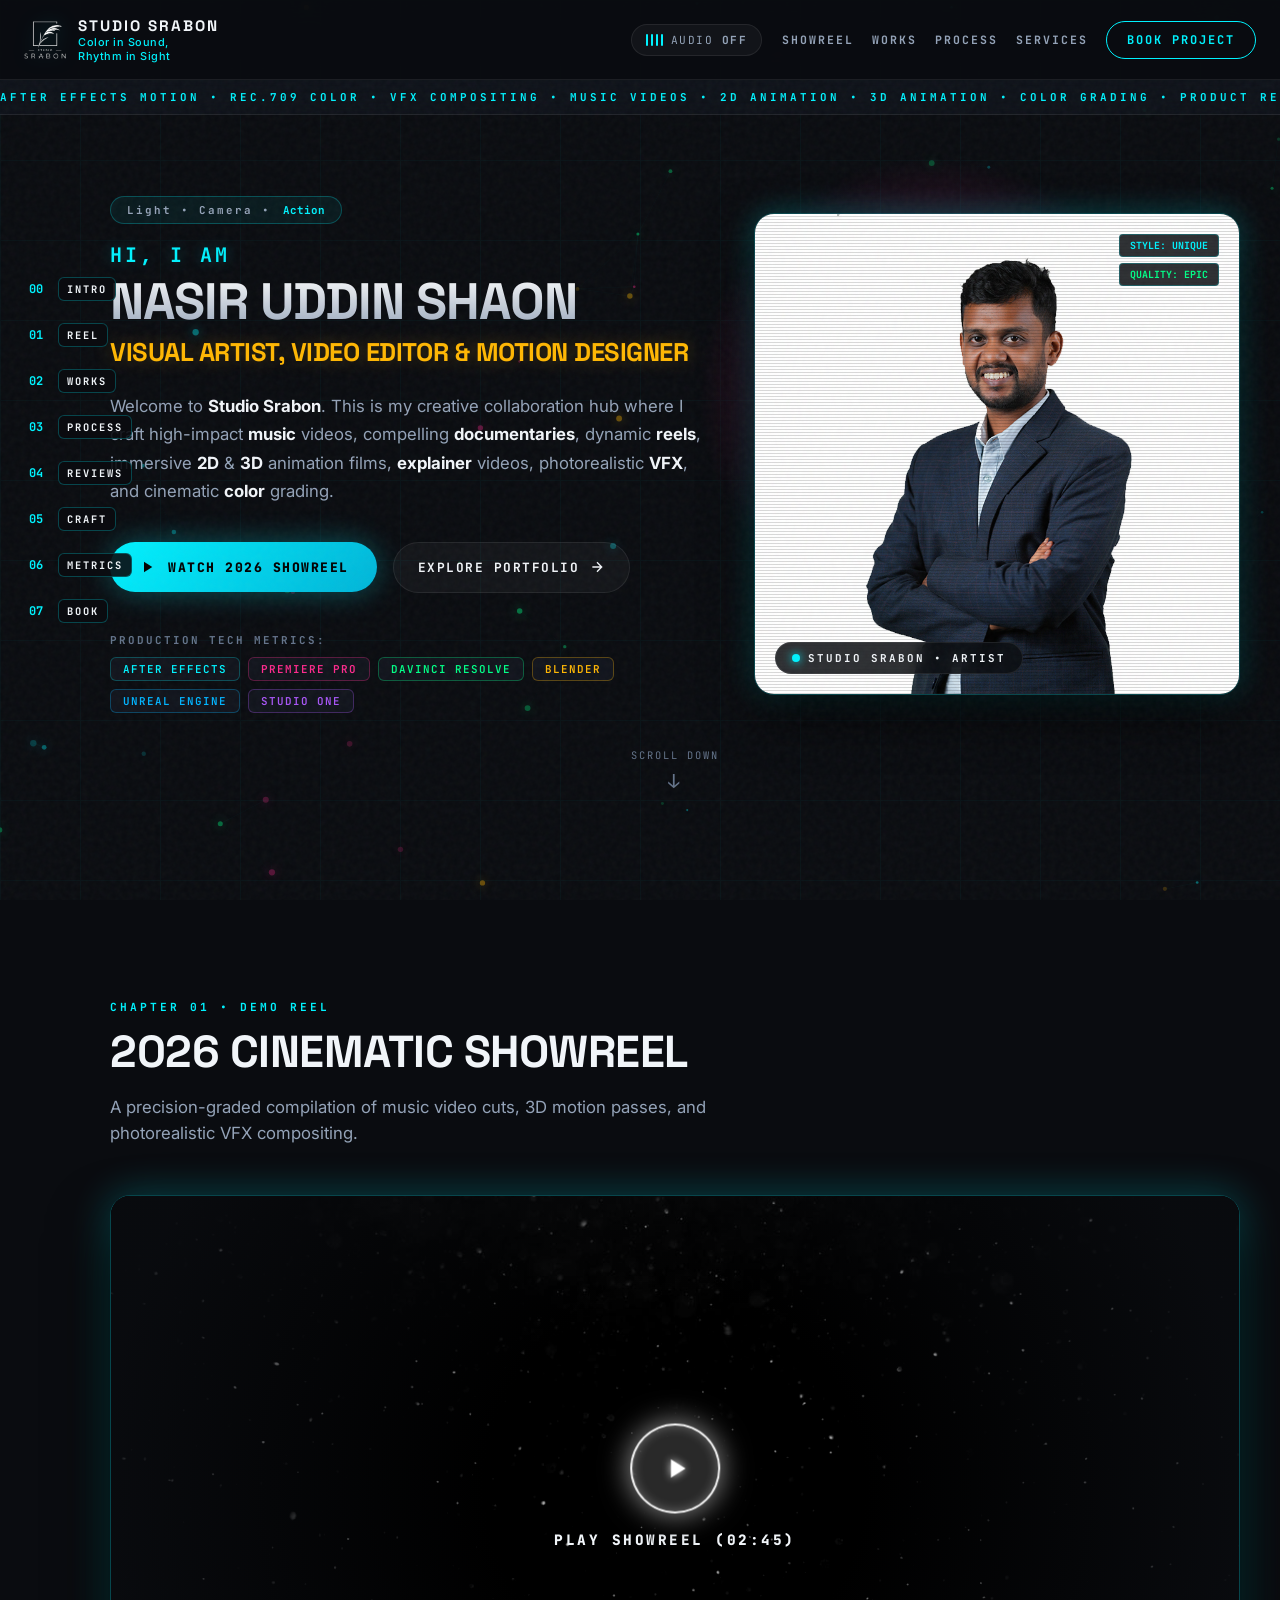
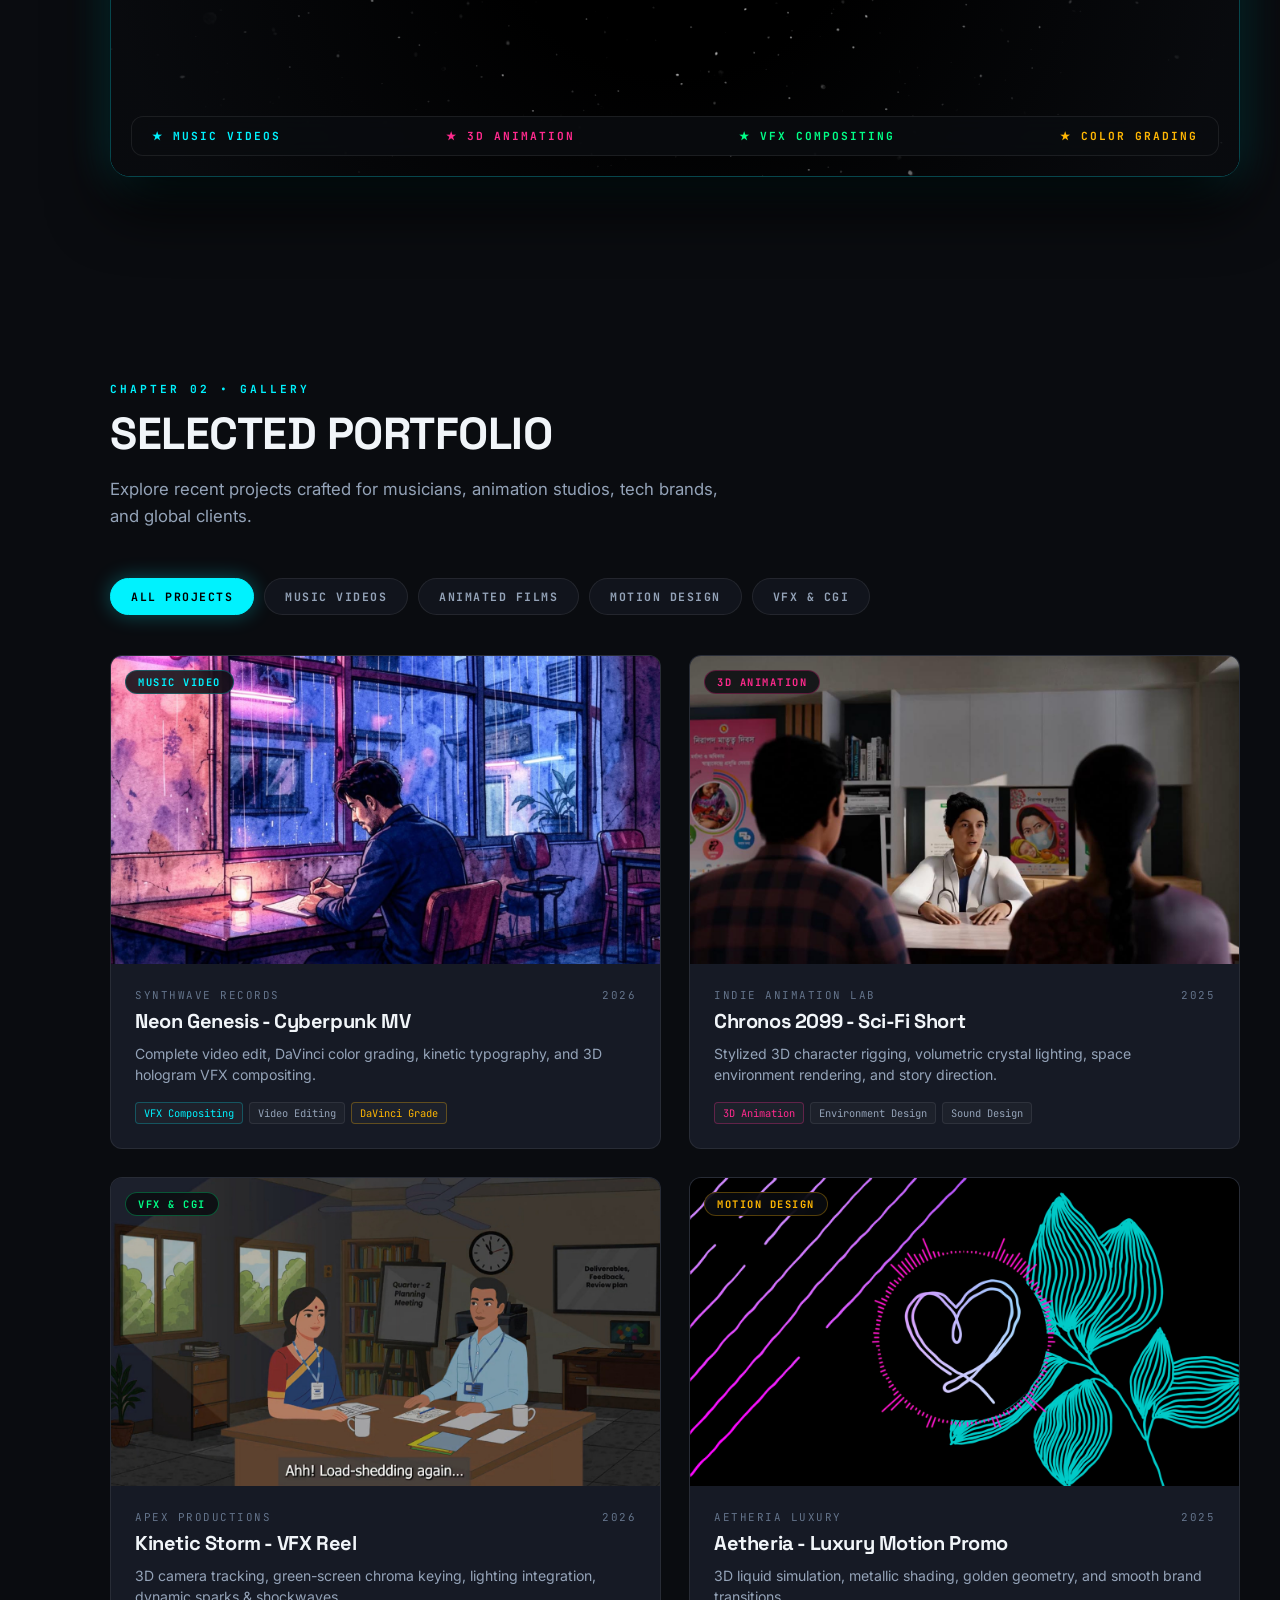
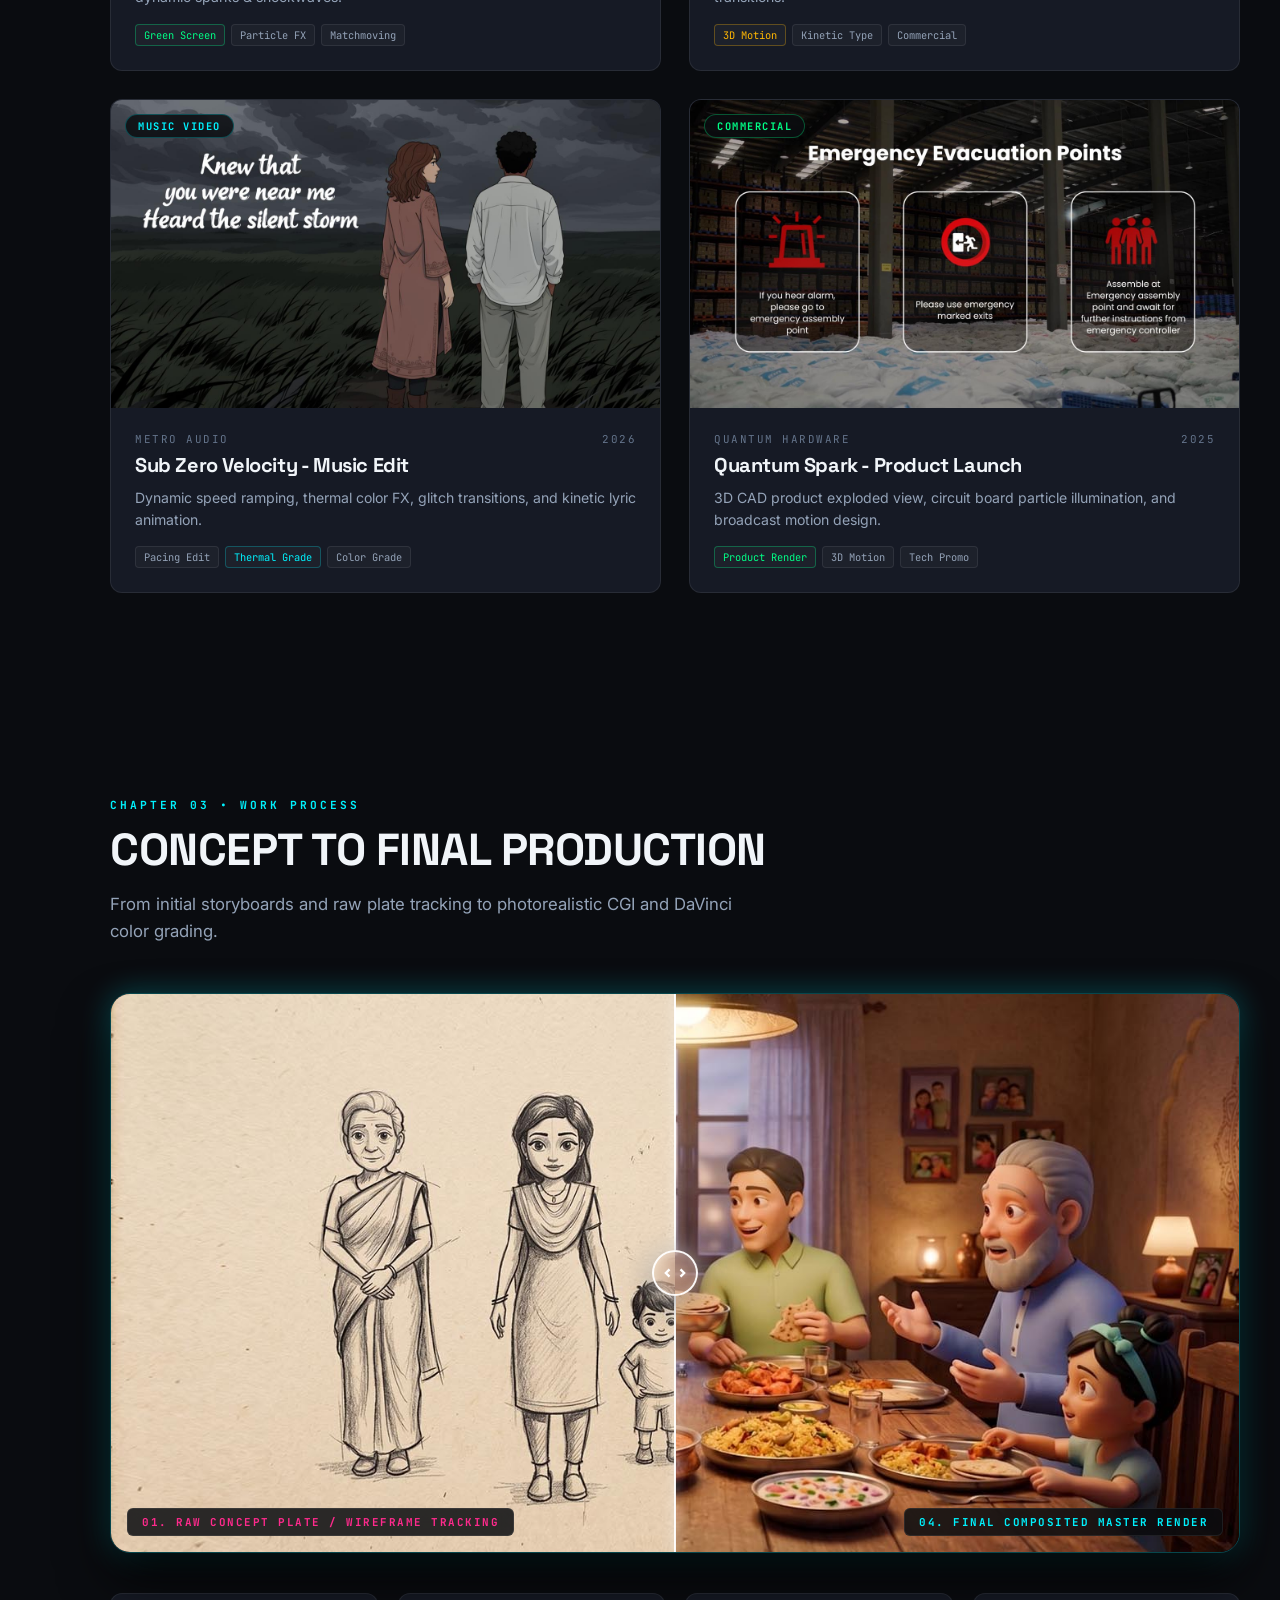
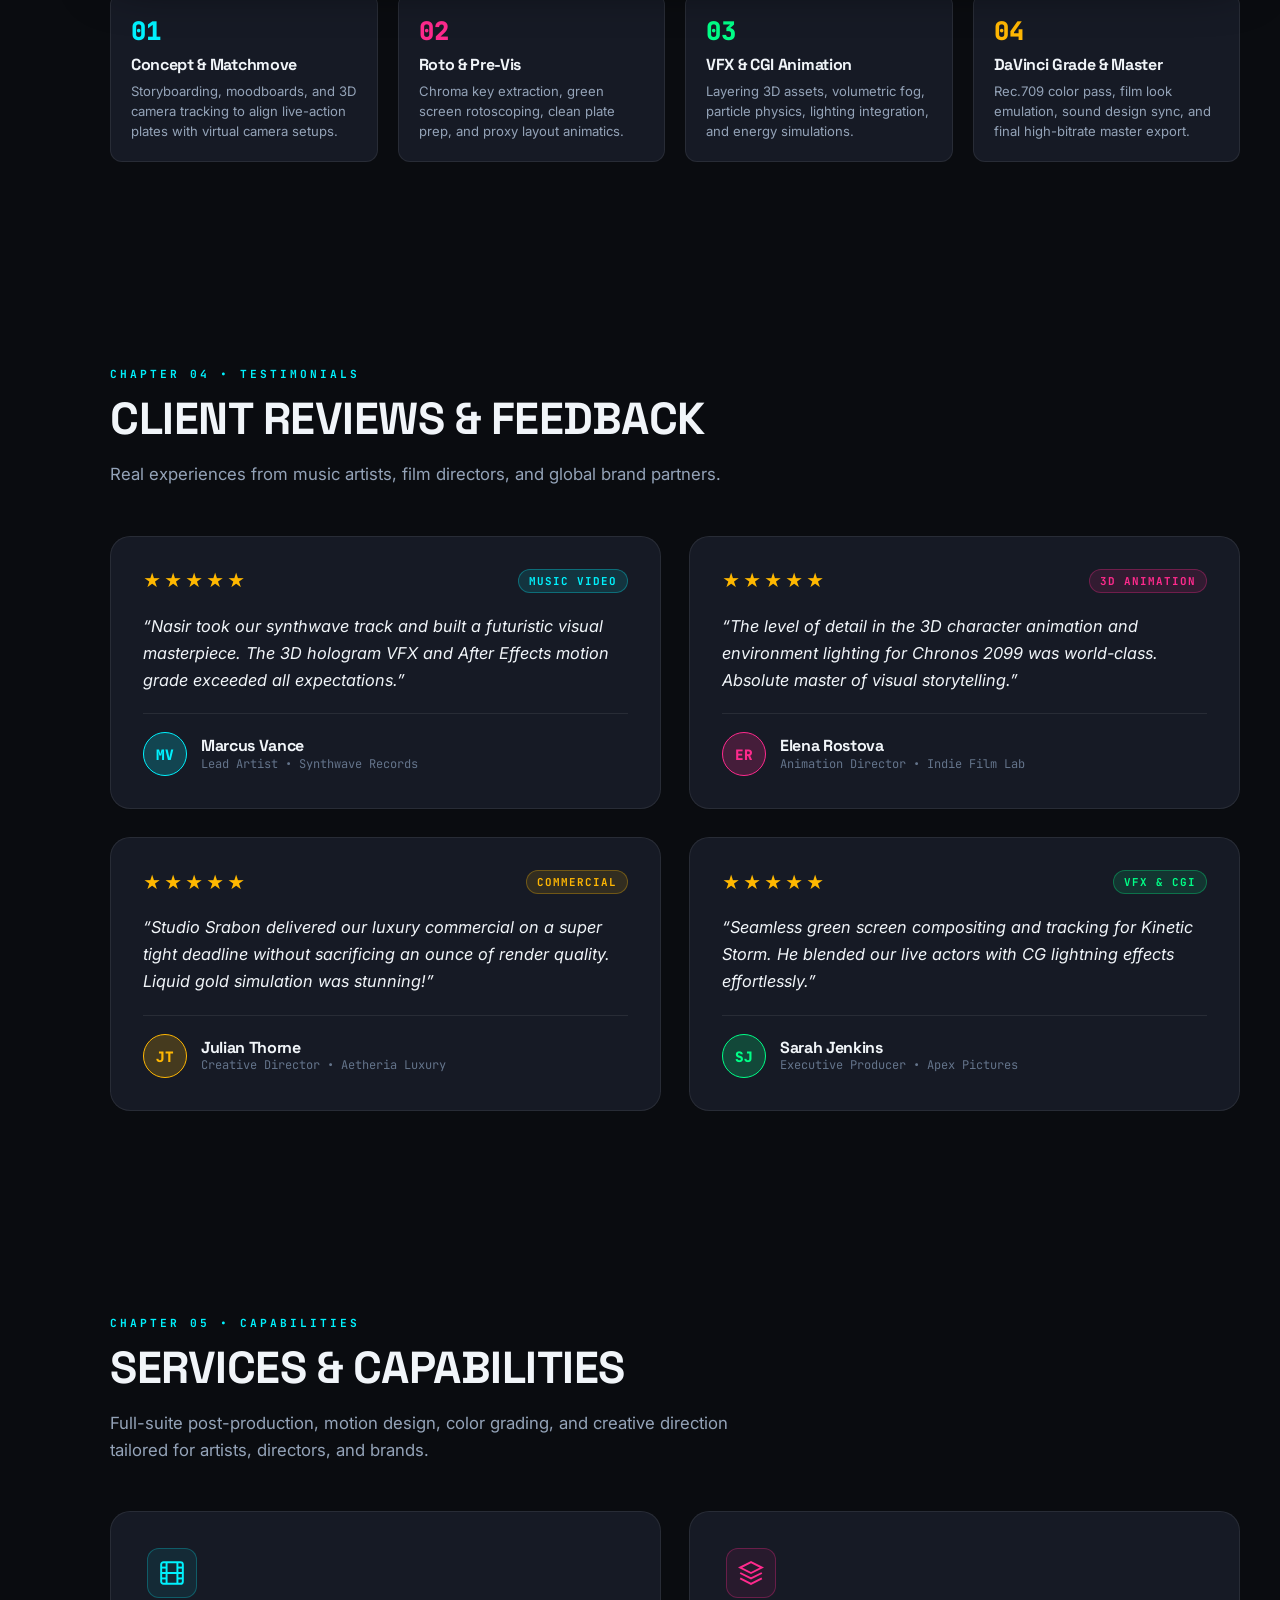
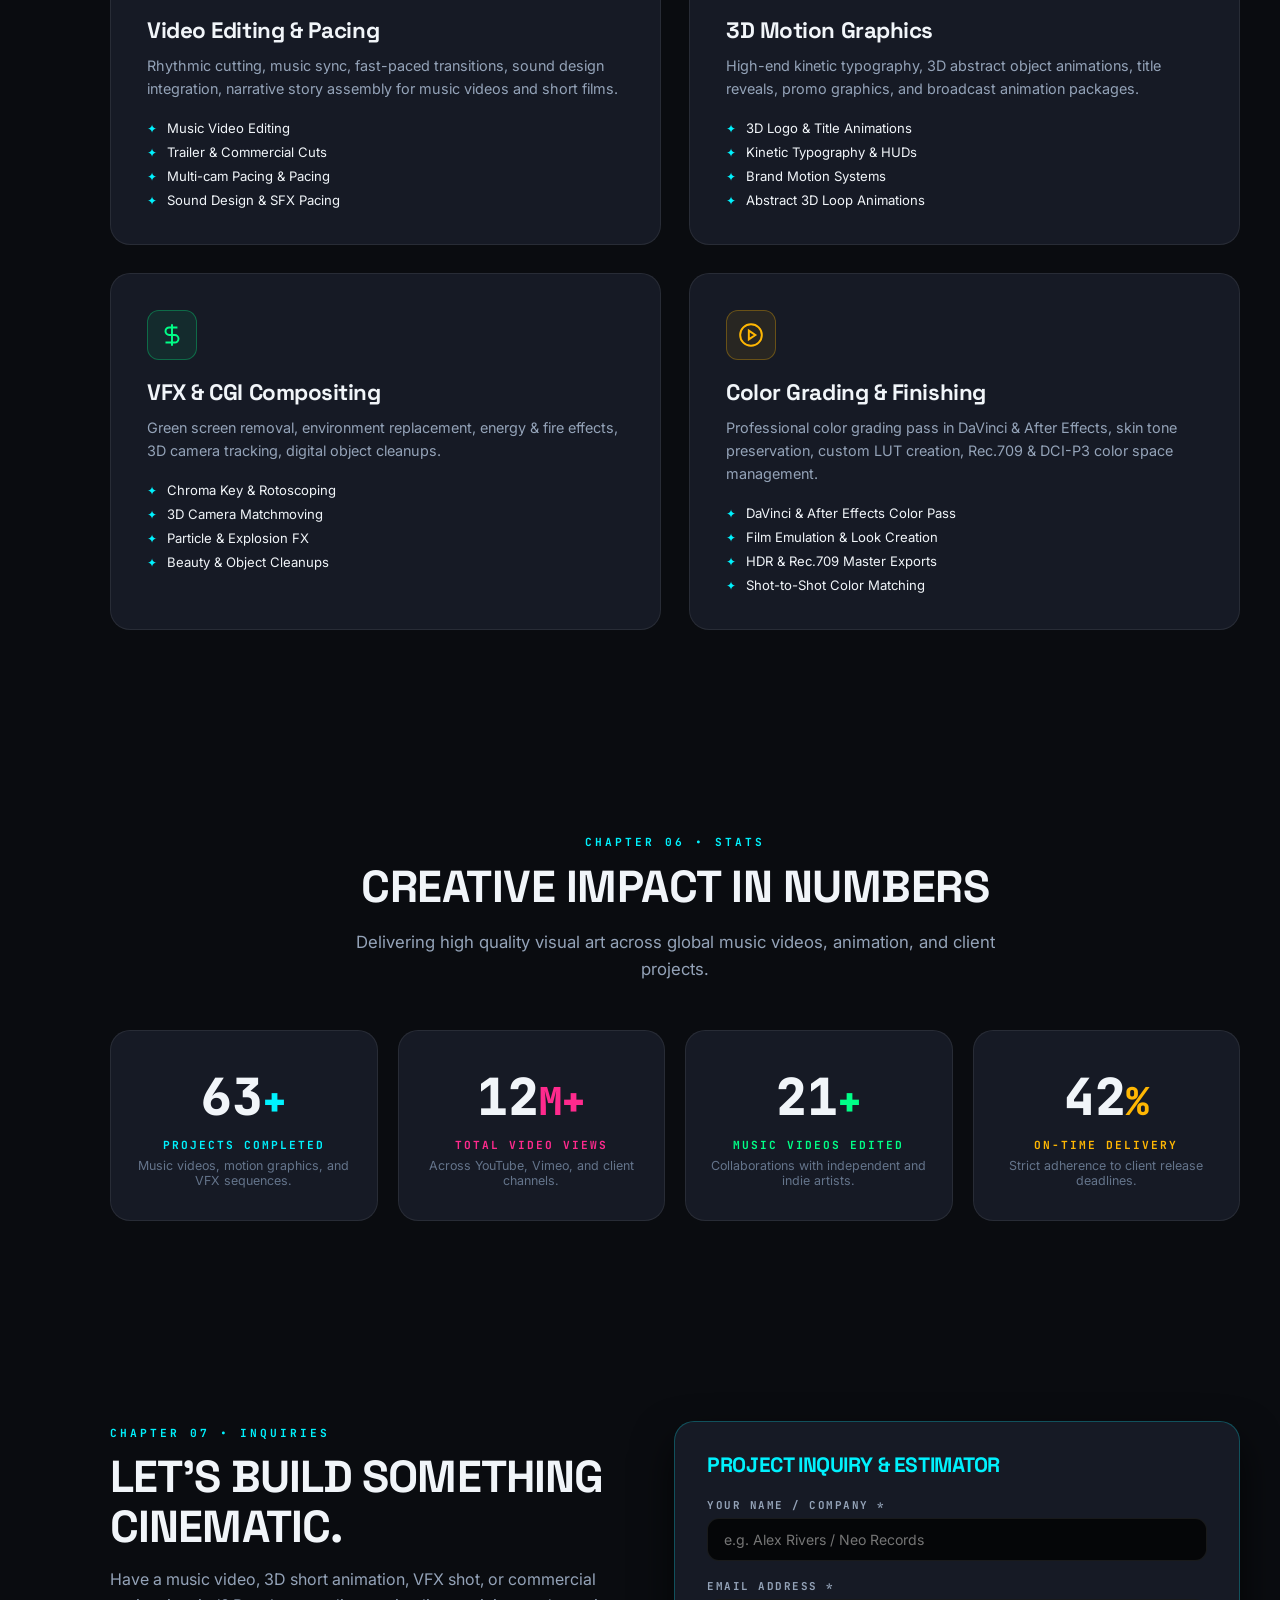
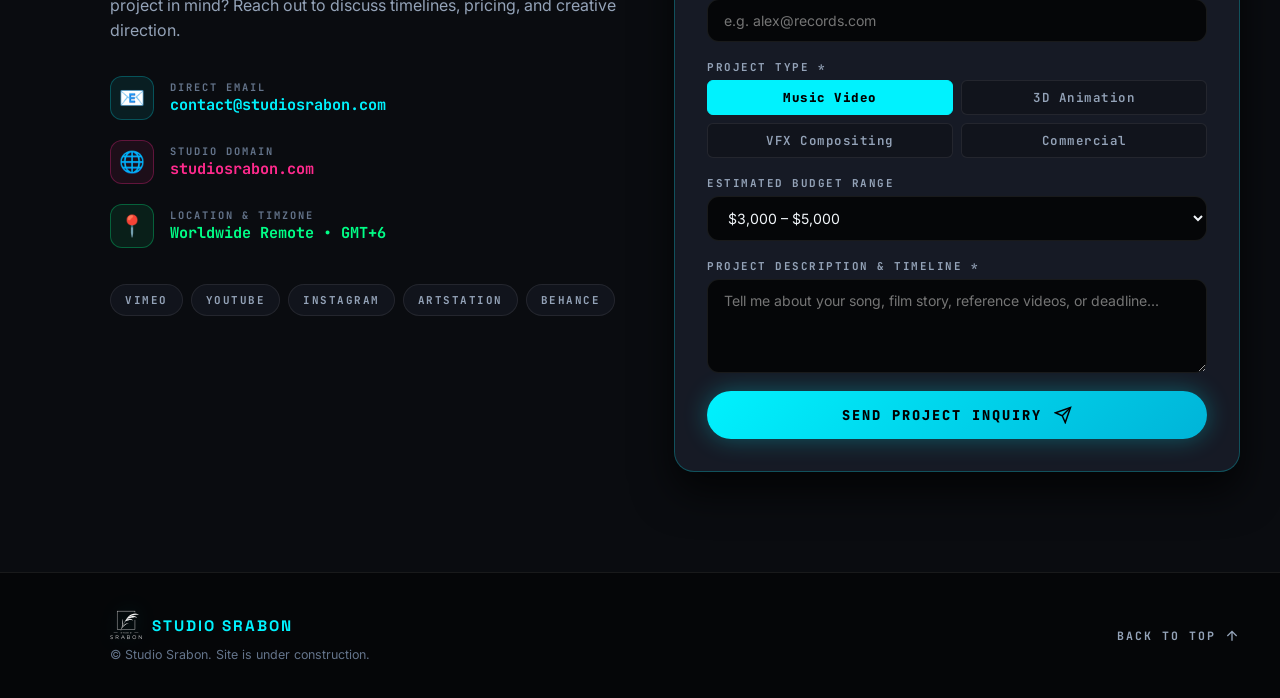
==== commit d09caffd: "Assets Updated" ====
--- a/index.html
+++ b/index.html
@@ -123,7 +123,7 @@
         <img src="./assets/logo.png" alt="Studio Srabon Logo" class="brand-logo-img" />
         <div class="brand-text">
           <span class="brand-name">STUDIO SRABON</span>
-          <span class="brand-tag">Color in Sound,<br>Rhythm in Sight</span>
+          <span class="brand-tag"><nobr>Color in Sound,</nobr><br><nobr>Rhythm in Sight</nobr></span>
         </div>
       </a>
 
@@ -141,7 +141,6 @@
           <a href="#ch-reel" class="nav-link">SHOWREEL</a>
           <a href="#ch-works" class="nav-link">WORKS</a>
           <a href="#ch-process" class="nav-link">PROCESS</a>
-          <a href="#ch-testimonials" class="nav-link">REVIEWS</a>
           <a href="#ch-services" class="nav-link">SERVICES</a>
           <a href="#ch-contact" class="btn-contact-nav">BOOK PROJECT</a>
         </nav>
@@ -262,7 +261,7 @@
               <span class="sw-pill pill-cyan">AFTER EFFECTS</span>
               <span class="sw-pill pill-magenta">PREMIERE PRO</span>
               <span class="sw-pill pill-green">DAVINCI RESOLVE</span>
-              <span class="sw-pill pill-amber">BLENDER 3D</span>
+              <span class="sw-pill pill-amber">BLENDER</span>
               <span class="sw-pill pill-blue">UNREAL ENGINE</span>
               <span class="sw-pill pill-purple">STUDIO ONE</span>
             </div>
@@ -276,7 +275,7 @@
             <div class="frame-scanlines"></div>
             <div class="scope-overlay-badge">
               <span class="scope-label cyan-glow">STYLE: UNIQUE</span>
-              <span class="scope-label green-glow">QUALITY: HIGH</span>
+              <span class="scope-label green-glow">QUALITY: EPIC</span>
             </div>
             <div class="hero-card-badge">
               <span class="badge-dot"></span>
@@ -343,10 +342,9 @@
         <div class="portfolio-filter-bar">
           <button class="filter-btn active" data-filter="all">ALL PROJECTS</button>
           <button class="filter-btn" data-filter="music-video">MUSIC VIDEOS</button>
+          <button class="filter-btn" data-filter="3d-animation">ANIMATED FILMS</button>
           <button class="filter-btn" data-filter="motion-design">MOTION DESIGN</button>
           <button class="filter-btn" data-filter="vfx">VFX &amp; CGI</button>
-          <button class="filter-btn" data-filter="3d-animation">3D ANIMATION</button>
-          <button class="filter-btn" data-filter="2d-animation">2D ANIMATION</button>
         </div>
 
         <!-- Projects Grid -->
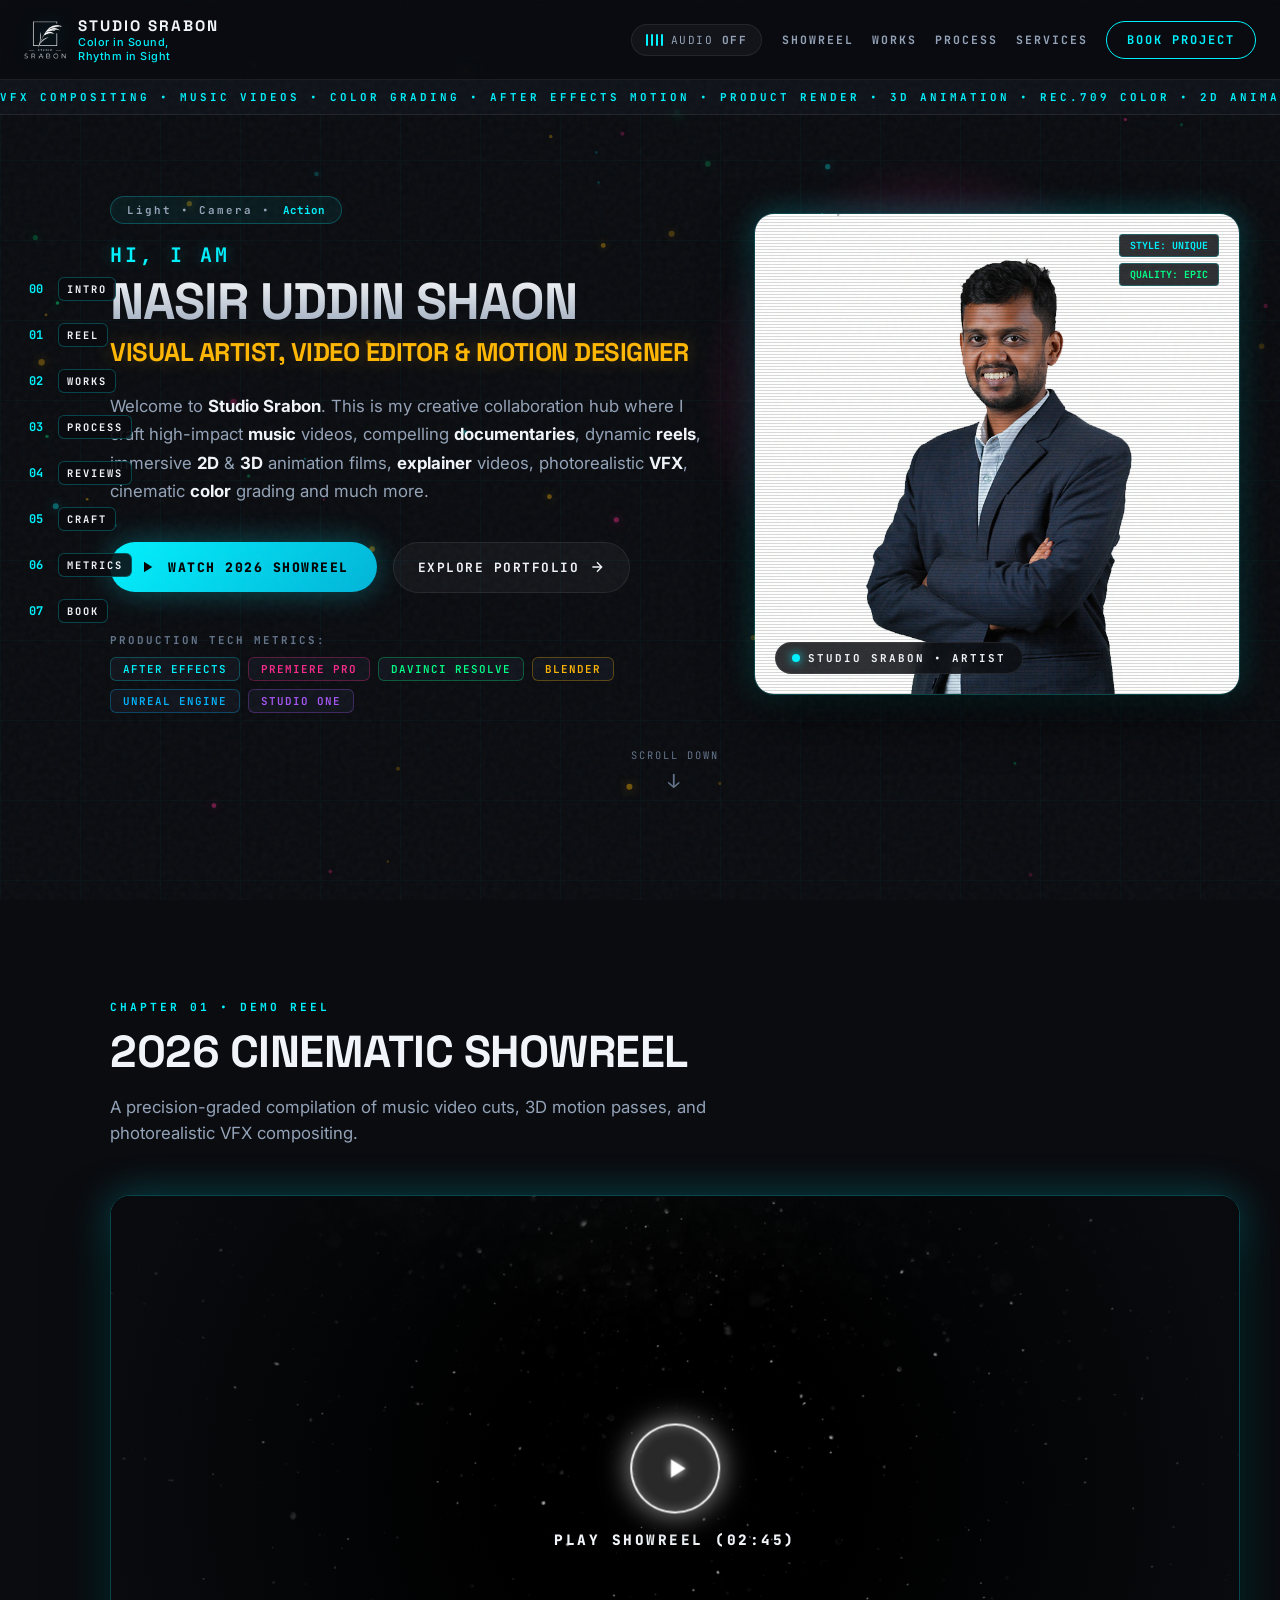
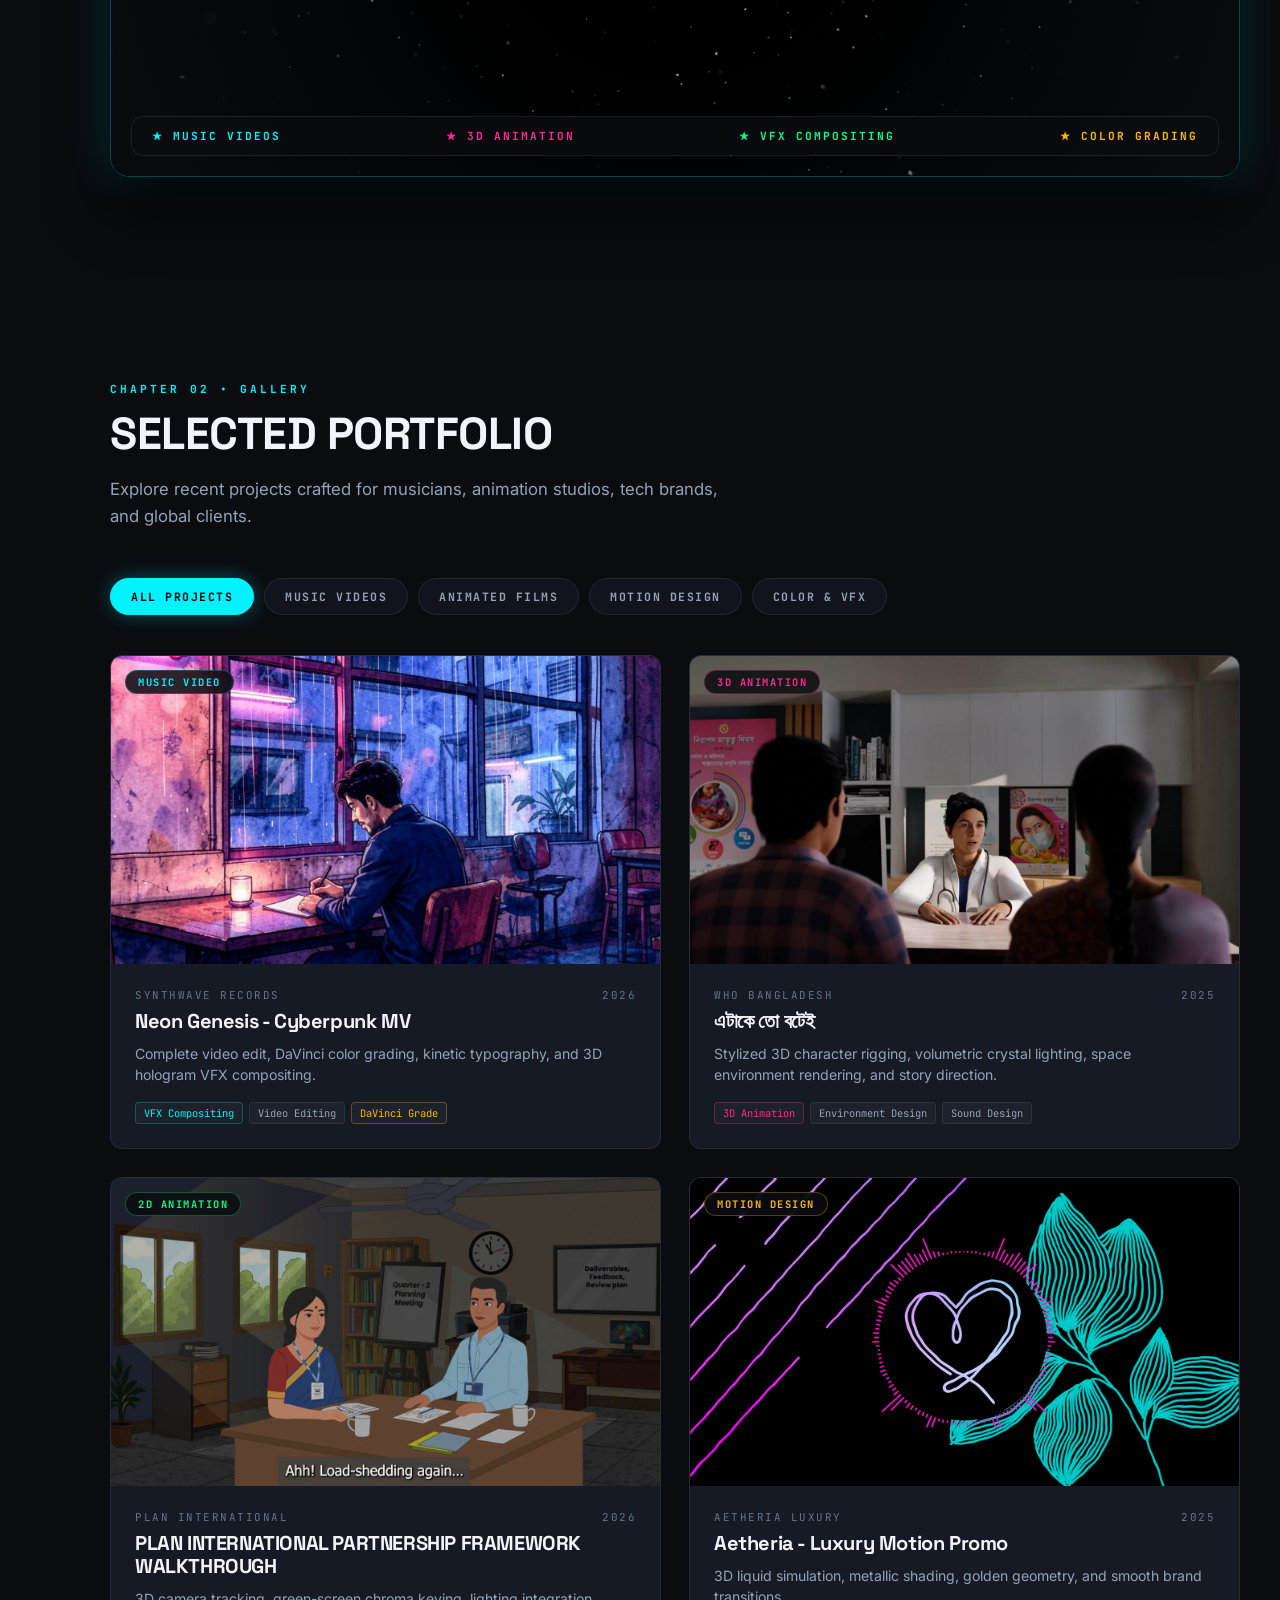
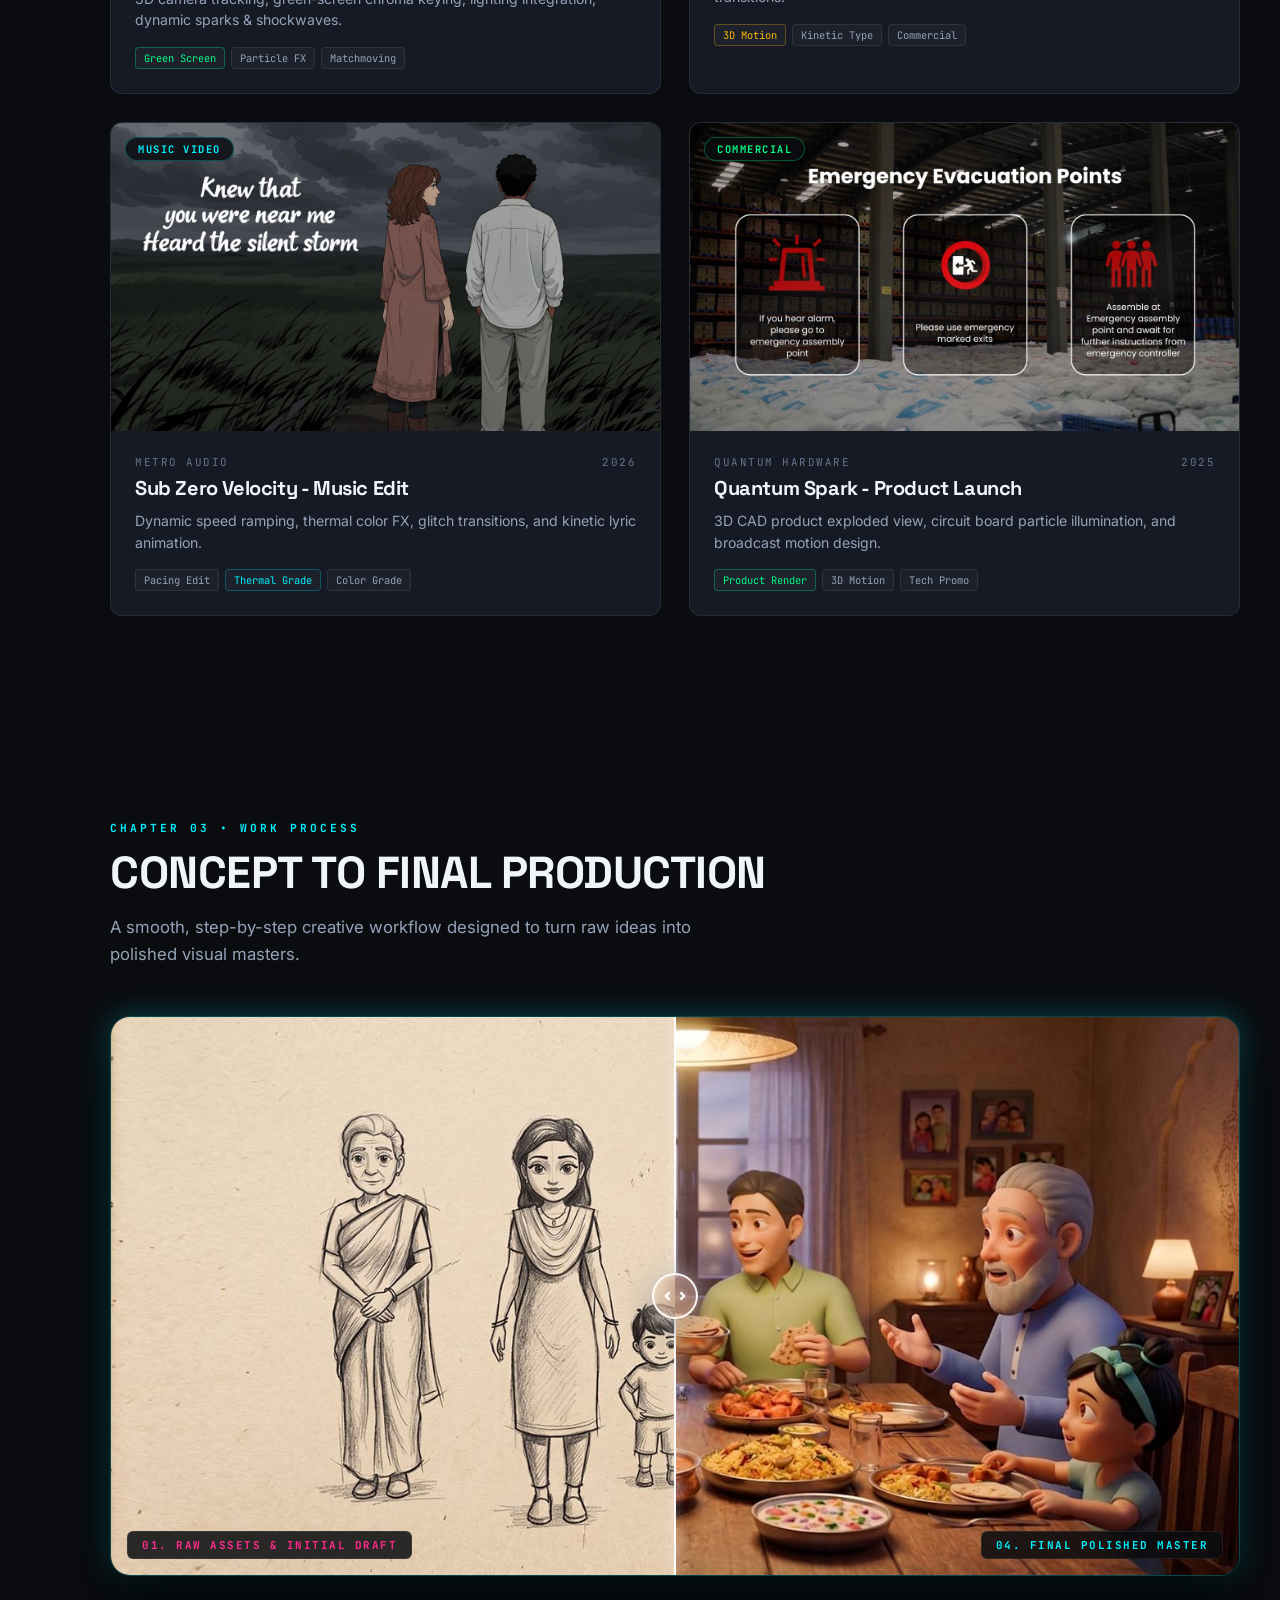
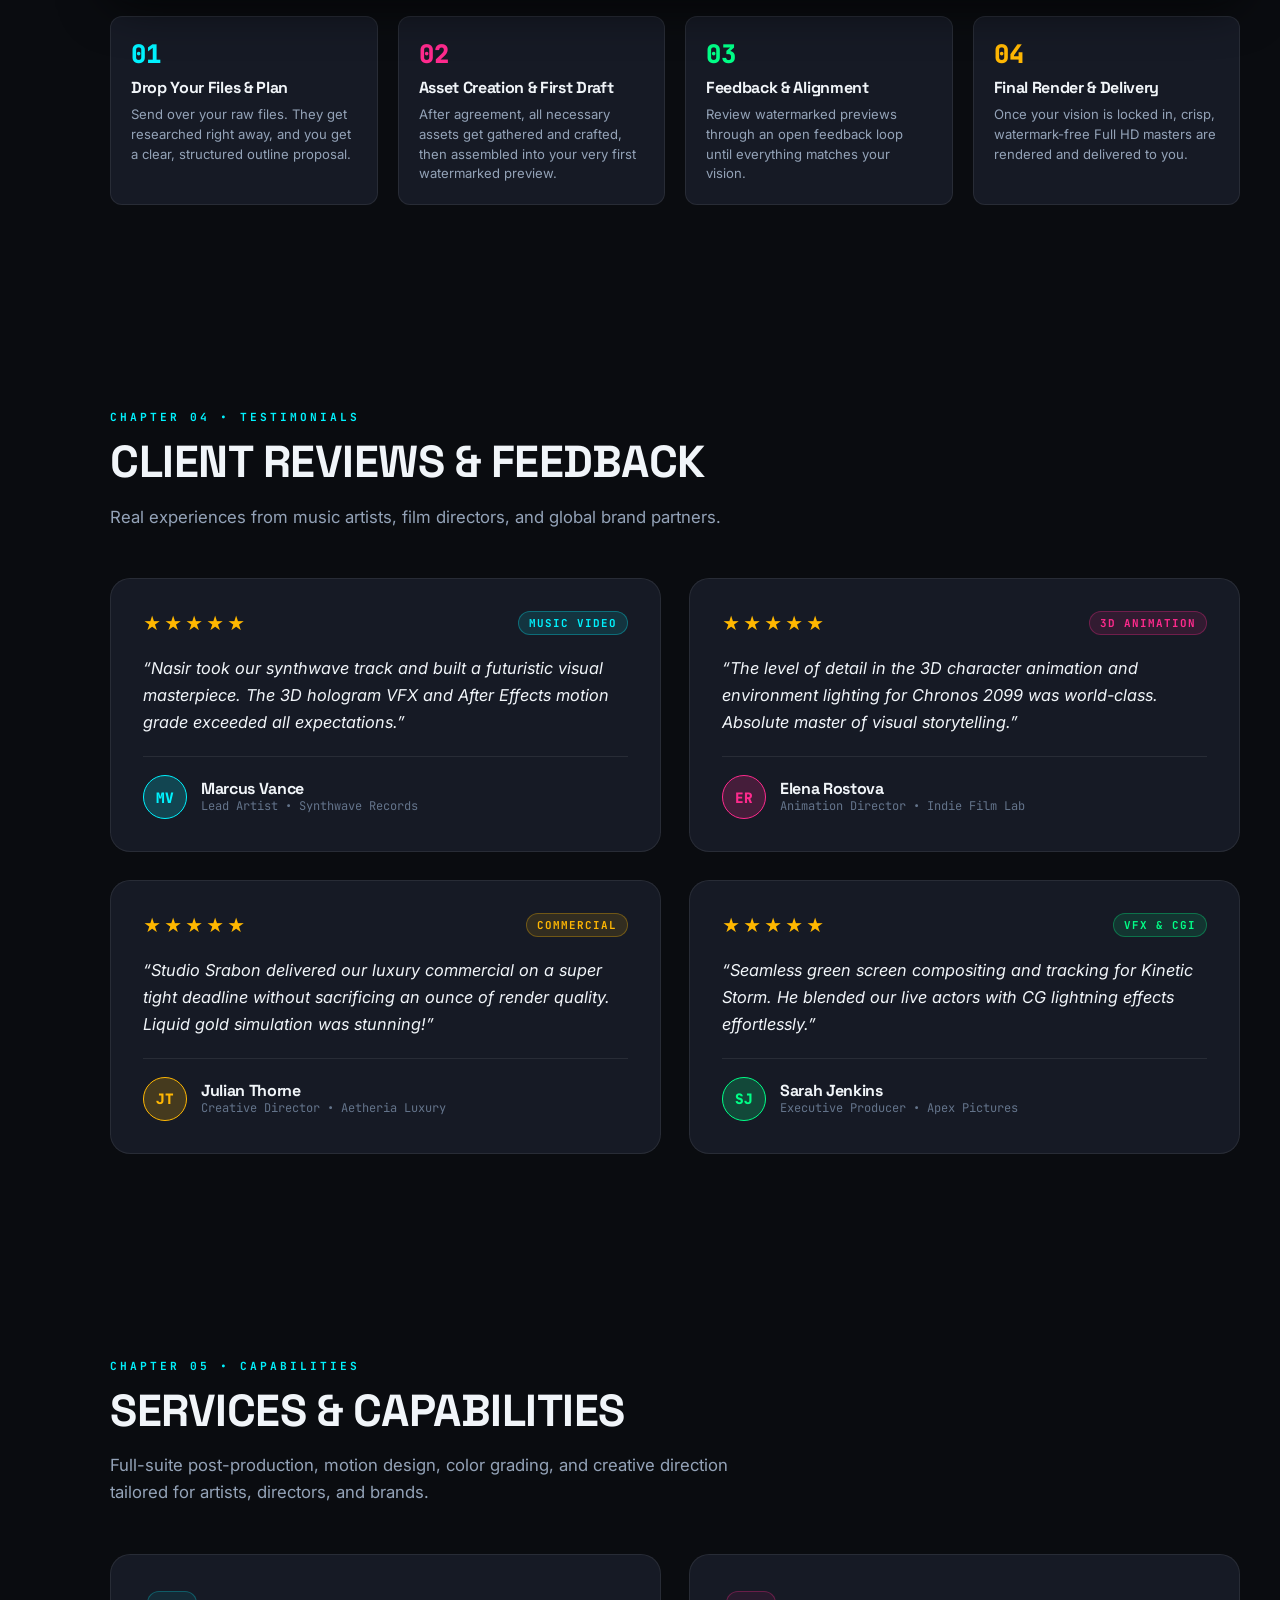
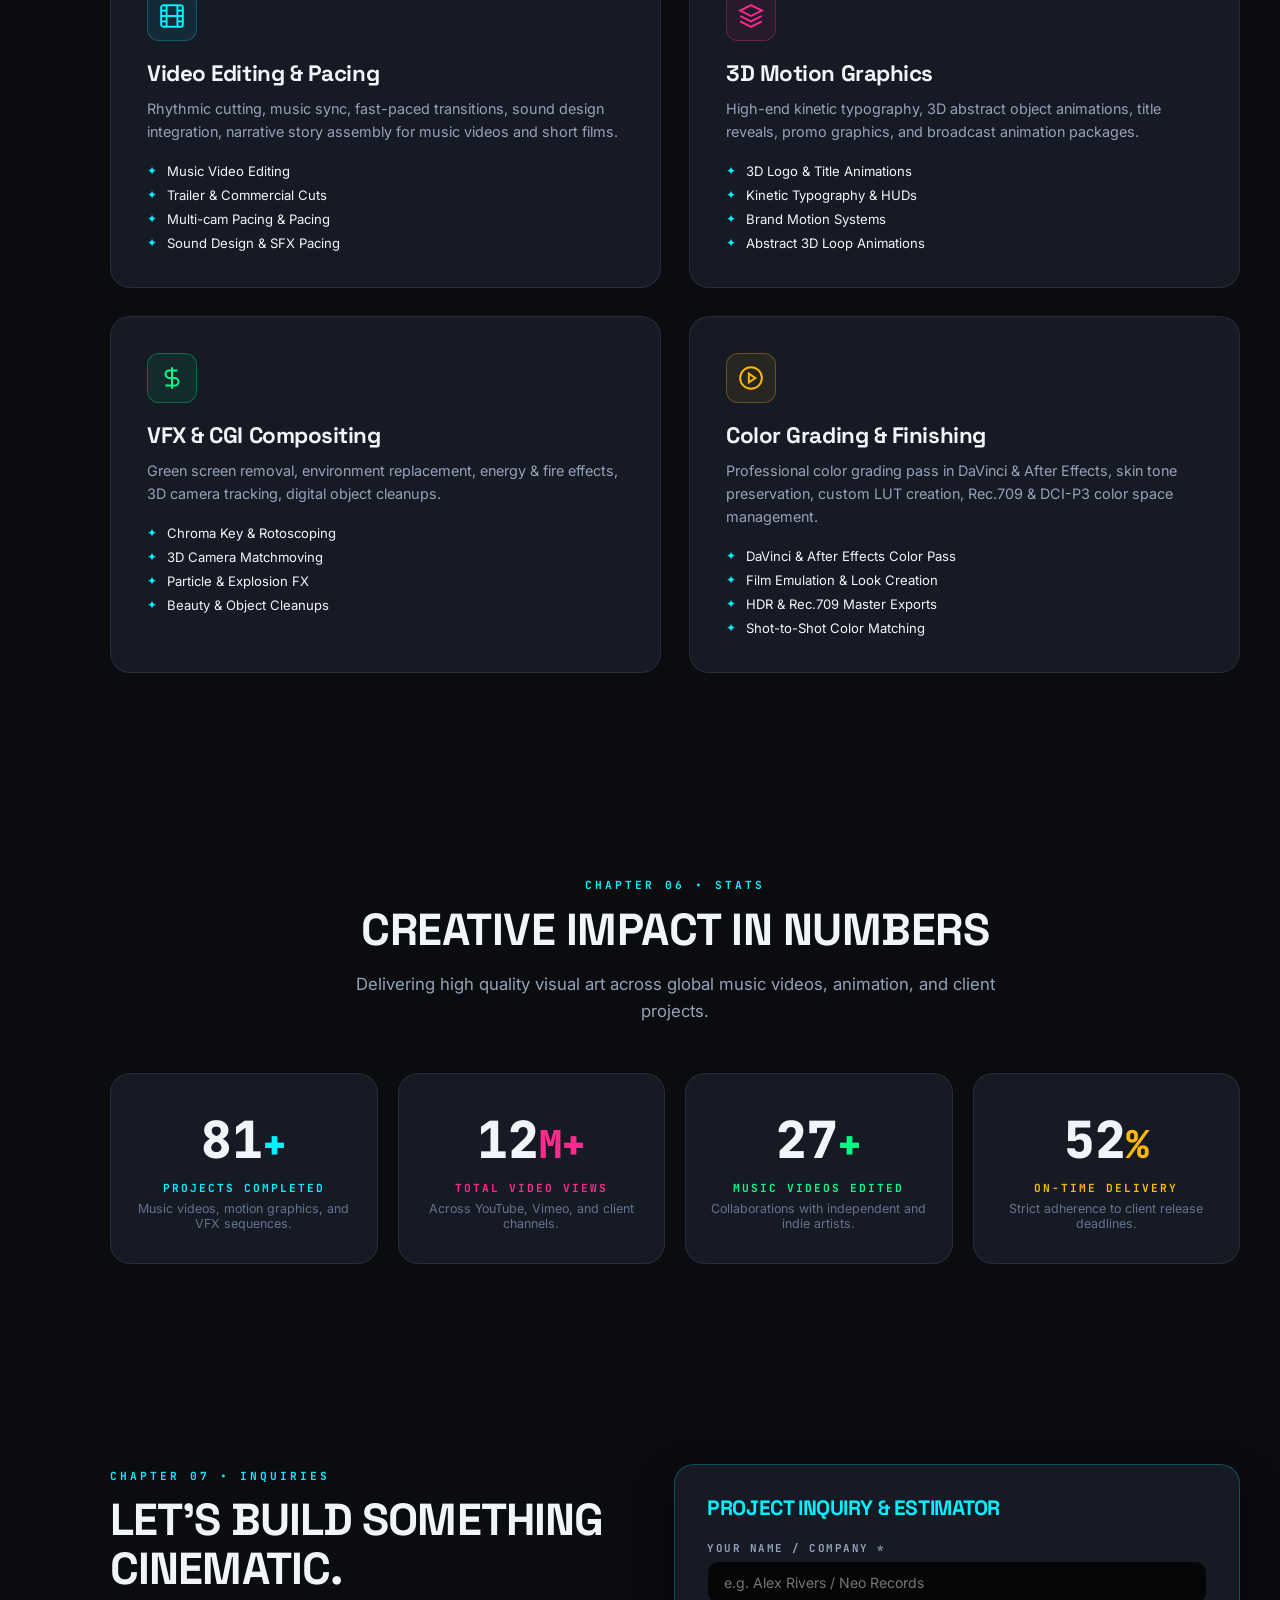
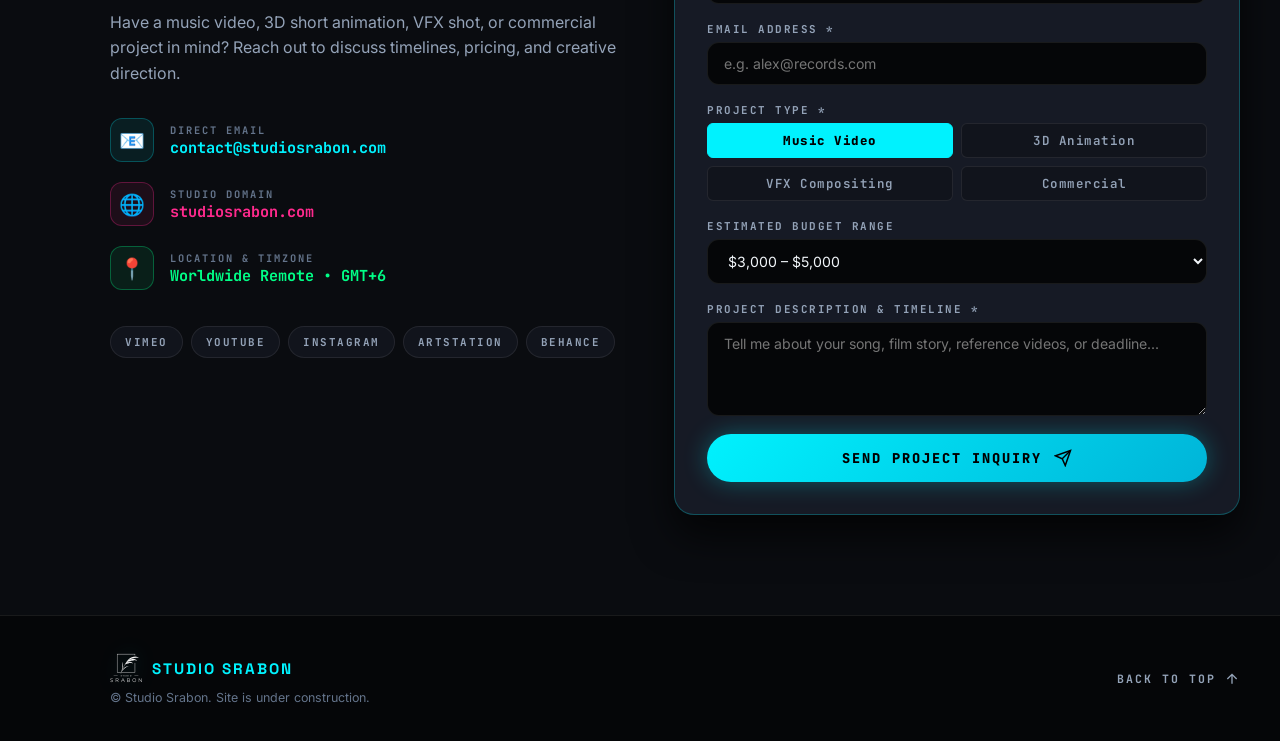
==== commit 90456829: "text replacements" ====
--- a/index.html
+++ b/index.html
@@ -241,7 +241,7 @@
           </h1>
 
           <p class="hero-description">
-            Welcome to <strong>Studio Srabon</strong>. This is my creative collaboration hub where I craft high-impact <strong>music</strong> videos, compelling <strong>documentaries</strong>, dynamic <strong>reels</strong>, immersive <strong>2D</strong> & <strong>3D</strong> animation films, <strong>explainer</strong> videos, photorealistic <strong>VFX</strong>, and cinematic <strong>color</strong> grading.
+            Welcome to <strong>Studio Srabon</strong>. This is my creative collaboration hub where I craft high-impact <strong>music</strong> videos, compelling <strong>documentaries</strong>, dynamic <strong>reels</strong>, immersive <strong>2D</strong> & <strong>3D</strong> animation films, <strong>explainer</strong> videos, photorealistic <strong>VFX</strong>, cinematic <strong>color</strong> grading and much more.
           </p>
 
           <div class="hero-cta-group">
@@ -344,7 +344,7 @@
           <button class="filter-btn" data-filter="music-video">MUSIC VIDEOS</button>
           <button class="filter-btn" data-filter="3d-animation">ANIMATED FILMS</button>
           <button class="filter-btn" data-filter="motion-design">MOTION DESIGN</button>
-          <button class="filter-btn" data-filter="vfx">VFX &amp; CGI</button>
+          <button class="filter-btn" data-filter="vfx">COLOR &amp; VFX</button>
         </div>
 
         <!-- Projects Grid -->
@@ -380,7 +380,7 @@
             <div class="card-media">
               <img src="./assets/images/projects/project2.jpg" alt="Sci-Fi 3D Short Animation Film" class="card-thumb" />
               <div class="card-media-overlay">
-                <button class="btn-watch-modal" data-title="Chronos 2099 - Sci-Fi Short Film" data-video="p2" data-cat="Short Animation / 3D" data-desc="Award-winning 3D sci-fi short film following an astronaut on a distant crystal planet. Full storyboarding, 3D character animation, environment design, and atmospheric sound design." data-tools="Blender 3D, Unreal Engine 5, DaVinci Resolve">
+                <button class="btn-watch-modal" data-title="এটাকে চেঞ্জ করতে হবে" data-video="p2" data-cat="Short Animation / 3D" data-desc="Award-winning 3D sci-fi short film following an astronaut on a distant crystal planet. Full storyboarding, 3D character animation, environment design, and atmospheric sound design." data-tools="Blender 3D, Unreal Engine 5, DaVinci Resolve">
                   <svg viewBox="0 0 24 24" fill="none" stroke="currentColor" stroke-width="2"><path d="M15 3h6v6M9 21H3v-6M21 3l-7 7M3 21l7-7"/></svg>
                   <span>VIEW PROJECT</span>
                 </button>
@@ -389,10 +389,10 @@
             </div>
             <div class="card-info">
               <div class="card-meta">
-                <span class="card-client">INDIE ANIMATION LAB</span>
+                <span class="card-client">WHO BANGLADESH</span>
                 <span class="card-year">2025</span>
               </div>
-              <h3 class="card-title">Chronos 2099 - Sci-Fi Short</h3>
+              <h3 class="card-title">এটাকে তো বটেই</h3>
               <p class="card-excerpt">Stylized 3D character rigging, volumetric crystal lighting, space environment rendering, and story direction.</p>
               <div class="card-tags">
                 <span class="tag-magenta">3D Animation</span><span>Environment Design</span><span>Sound Design</span>
@@ -405,19 +405,19 @@
             <div class="card-media">
               <img src="./assets/images/projects/project3.jpg" alt="VFX Superhero Kinetic Storm Project" class="card-thumb" />
               <div class="card-media-overlay">
-                <button class="btn-watch-modal" data-title="Kinetic Storm - VFX Compositing" data-video="p3" data-cat="VFX / Commercial" data-desc="High-energy superhero sequence featuring green screen removal, 3D camera tracking, electrical lightning particles, and environmental destruction layers." data-tools="Nuke, After Effects, Mocha Pro, Cinema 4D">
+                <button class="btn-watch-modal" data-title="PLAN INTERNATIONAL PARTNERSHIP FRAMEWORK WALKTHROUGH" data-video="p3" data-cat="2D Animation" data-desc="High-energy superhero sequence featuring green screen removal, 3D camera tracking, electrical lightning particles, and environmental destruction layers." data-tools="Nuke, After Effects, Mocha Pro, Cinema 4D">
                   <svg viewBox="0 0 24 24" fill="none" stroke="currentColor" stroke-width="2"><path d="M15 3h6v6M9 21H3v-6M21 3l-7 7M3 21l7-7"/></svg>
                   <span>VIEW PROJECT</span>
                 </button>
               </div>
-              <span class="card-type-badge green-badge">VFX &amp; CGI</span>
+              <span class="card-type-badge green-badge">2D ANIMATION</span>
             </div>
             <div class="card-info">
               <div class="card-meta">
-                <span class="card-client">APEX PRODUCTIONS</span>
+                <span class="card-client">PLAN INTERNATIONAL</span>
                 <span class="card-year">2026</span>
               </div>
-              <h3 class="card-title">Kinetic Storm - VFX Reel</h3>
+              <h3 class="card-title">PLAN INTERNATIONAL PARTNERSHIP FRAMEWORK WALKTHROUGH</h3>
               <p class="card-excerpt">3D camera tracking, green-screen chroma keying, lighting integration, dynamic sparks &amp; shockwaves.</p>
               <div class="card-tags">
                 <span class="tag-green">Green Screen</span><span>Particle FX</span><span>Matchmoving</span>
@@ -512,18 +512,18 @@
         <div class="section-head">
           <span class="ch-badge">CHAPTER 03 &bull; WORK PROCESS</span>
           <h2 id="vfx-lab-heading" class="section-title">CONCEPT TO FINAL PRODUCTION</h2>
-          <p class="section-subtitle">From initial storyboards and raw plate tracking to photorealistic CGI and DaVinci color grading.</p>
+          <p class="section-subtitle">A smooth, step-by-step creative workflow designed to turn raw ideas into polished visual masters.</p>
         </div>
 
         <div class="vfx-slider-widget" id="vfx-slider-widget">
           <div class="vfx-image-layer vfx-after">
             <img src="./assets/images/after.jpg" alt="Composited VFX Render Final" />
-            <span class="vfx-label label-after">04. FINAL COMPOSITED MASTER RENDER</span>
+            <span class="vfx-label label-after">04. FINAL POLISHED MASTER</span>
           </div>
 
           <div class="vfx-image-layer vfx-before" id="vfx-before-layer">
             <img src="./assets/images/before.jpg" alt="Raw Plate Green Screen Tracking" />
-            <span class="vfx-label label-before">01. RAW CONCEPT PLATE / WIREFRAME TRACKING</span>
+            <span class="vfx-label label-before">01. RAW ASSETS &amp; INITIAL DRAFT</span>
           </div>
 
           <div class="vfx-slider-handle" id="vfx-slider-handle">
@@ -538,23 +538,23 @@
         <div class="vfx-breakdown-steps">
           <div class="step-card">
             <span class="step-num step-cyan">01</span>
-            <h4>Concept &amp; Matchmove</h4>
-            <p>Storyboarding, moodboards, and 3D camera tracking to align live-action plates with virtual camera setups.</p>
+            <h4>Drop Your Files &amp; Plan</h4>
+            <p>Send over your raw files. They get researched right away, and you get a clear, structured outline proposal.</p>
           </div>
           <div class="step-card">
             <span class="step-num step-magenta">02</span>
-            <h4>Roto &amp; Pre-Vis</h4>
-            <p>Chroma key extraction, green screen rotoscoping, clean plate prep, and proxy layout animatics.</p>
+            <h4>Asset Creation &amp; First Draft</h4>
+            <p>After agreement, all necessary assets get gathered and crafted, then assembled into your very first watermarked preview.</p>
           </div>
           <div class="step-card">
             <span class="step-num step-green">03</span>
-            <h4>VFX &amp; CGI Animation</h4>
-            <p>Layering 3D assets, volumetric fog, particle physics, lighting integration, and energy simulations.</p>
+            <h4>Feedback &amp; Alignment</h4>
+            <p>Review watermarked previews through an open feedback loop until everything matches your vision.</p>
           </div>
           <div class="step-card">
             <span class="step-num step-amber">04</span>
-            <h4>DaVinci Grade &amp; Master</h4>
-            <p>Rec.709 color pass, film look emulation, sound design sync, and final high-bitrate master export.</p>
+            <h4>Final Render &amp; Delivery</h4>
+            <p>Once your vision is locked in, crisp, watermark-free Full HD masters are rendered and delivered to you.</p>
           </div>
         </div>
       </div>
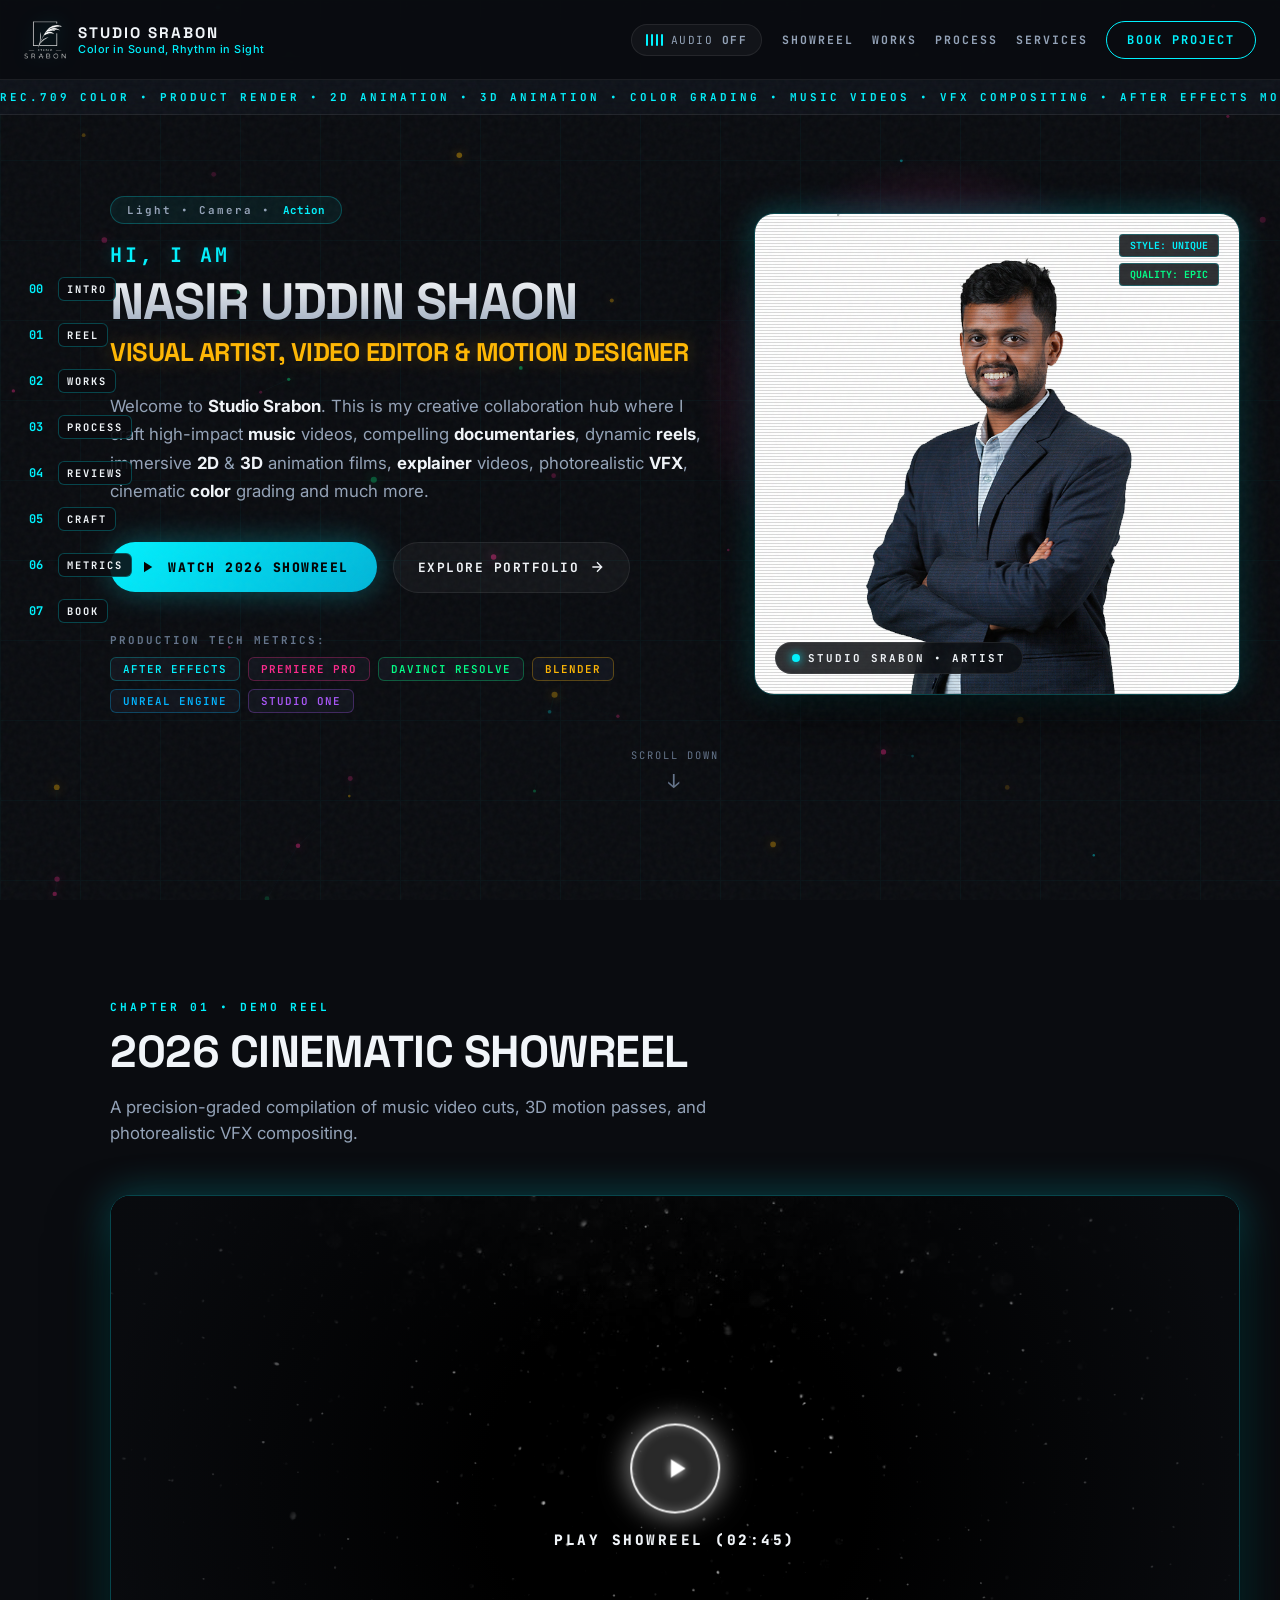
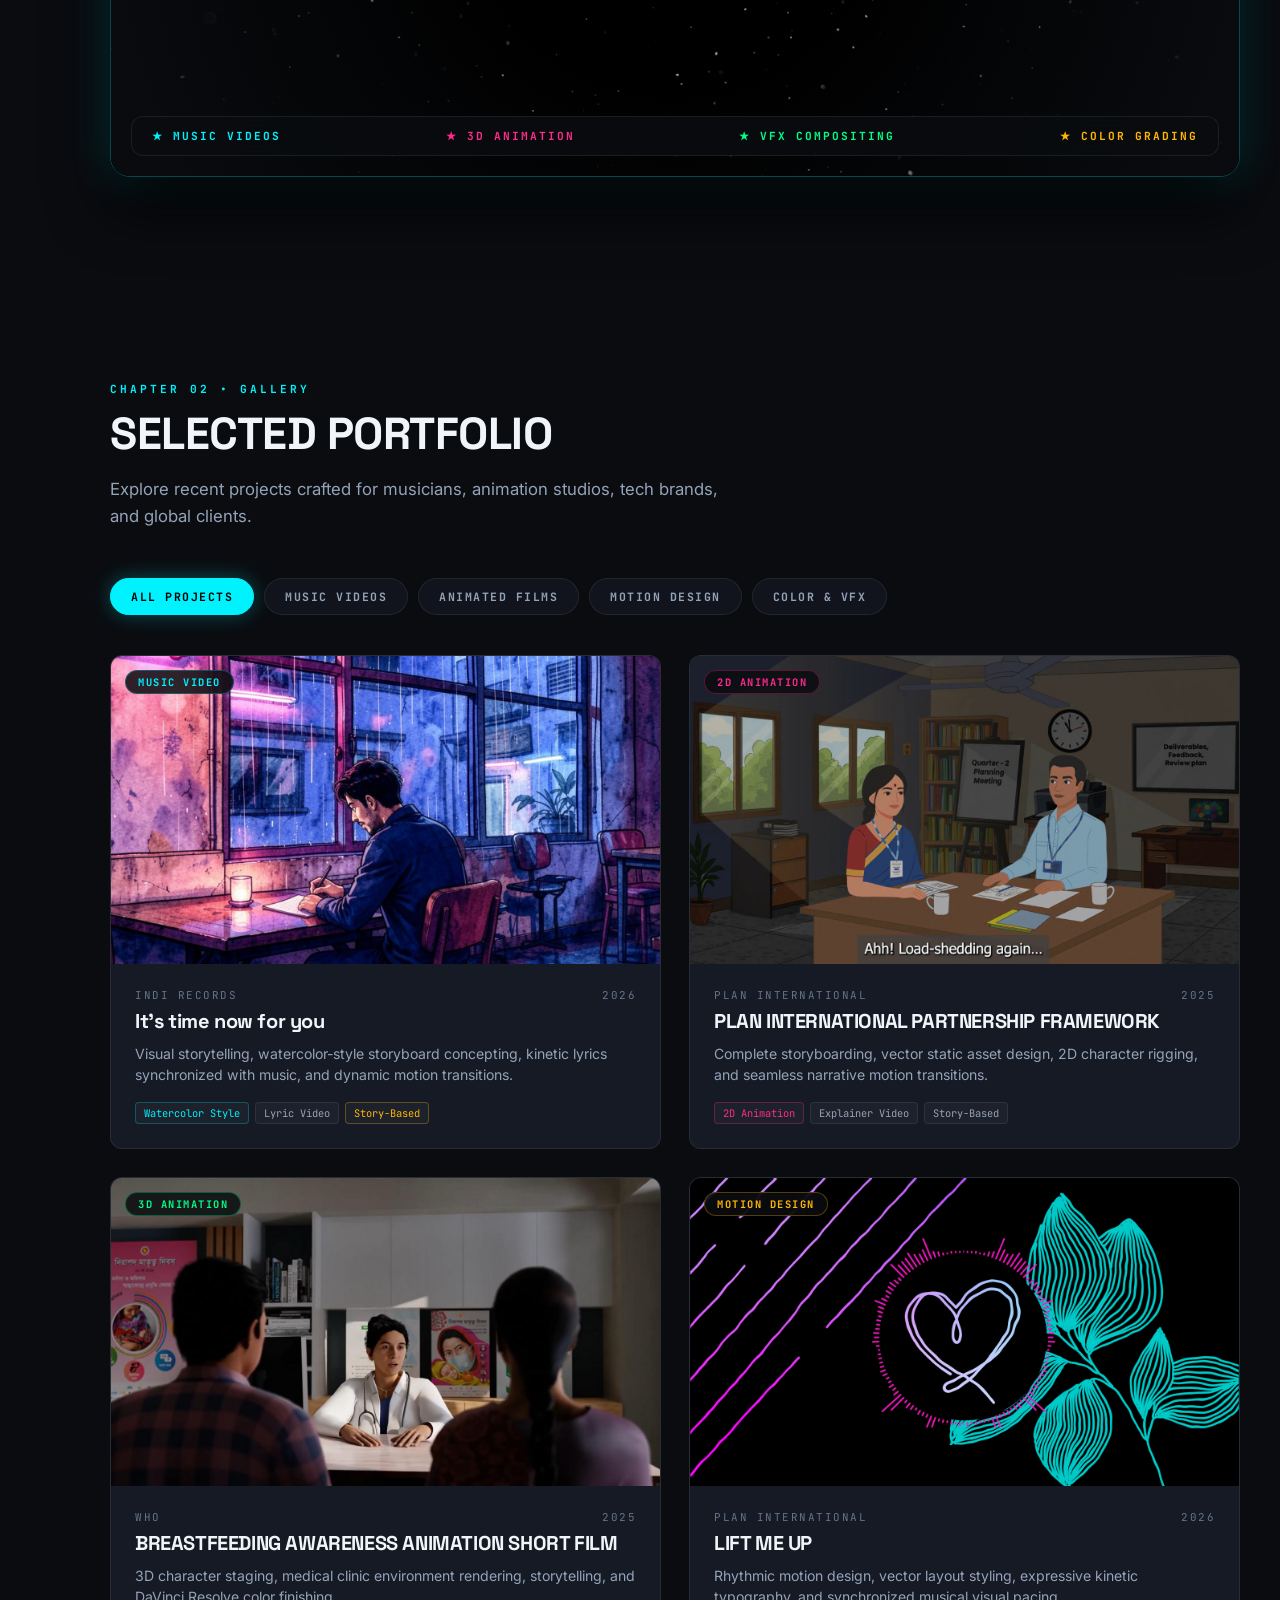
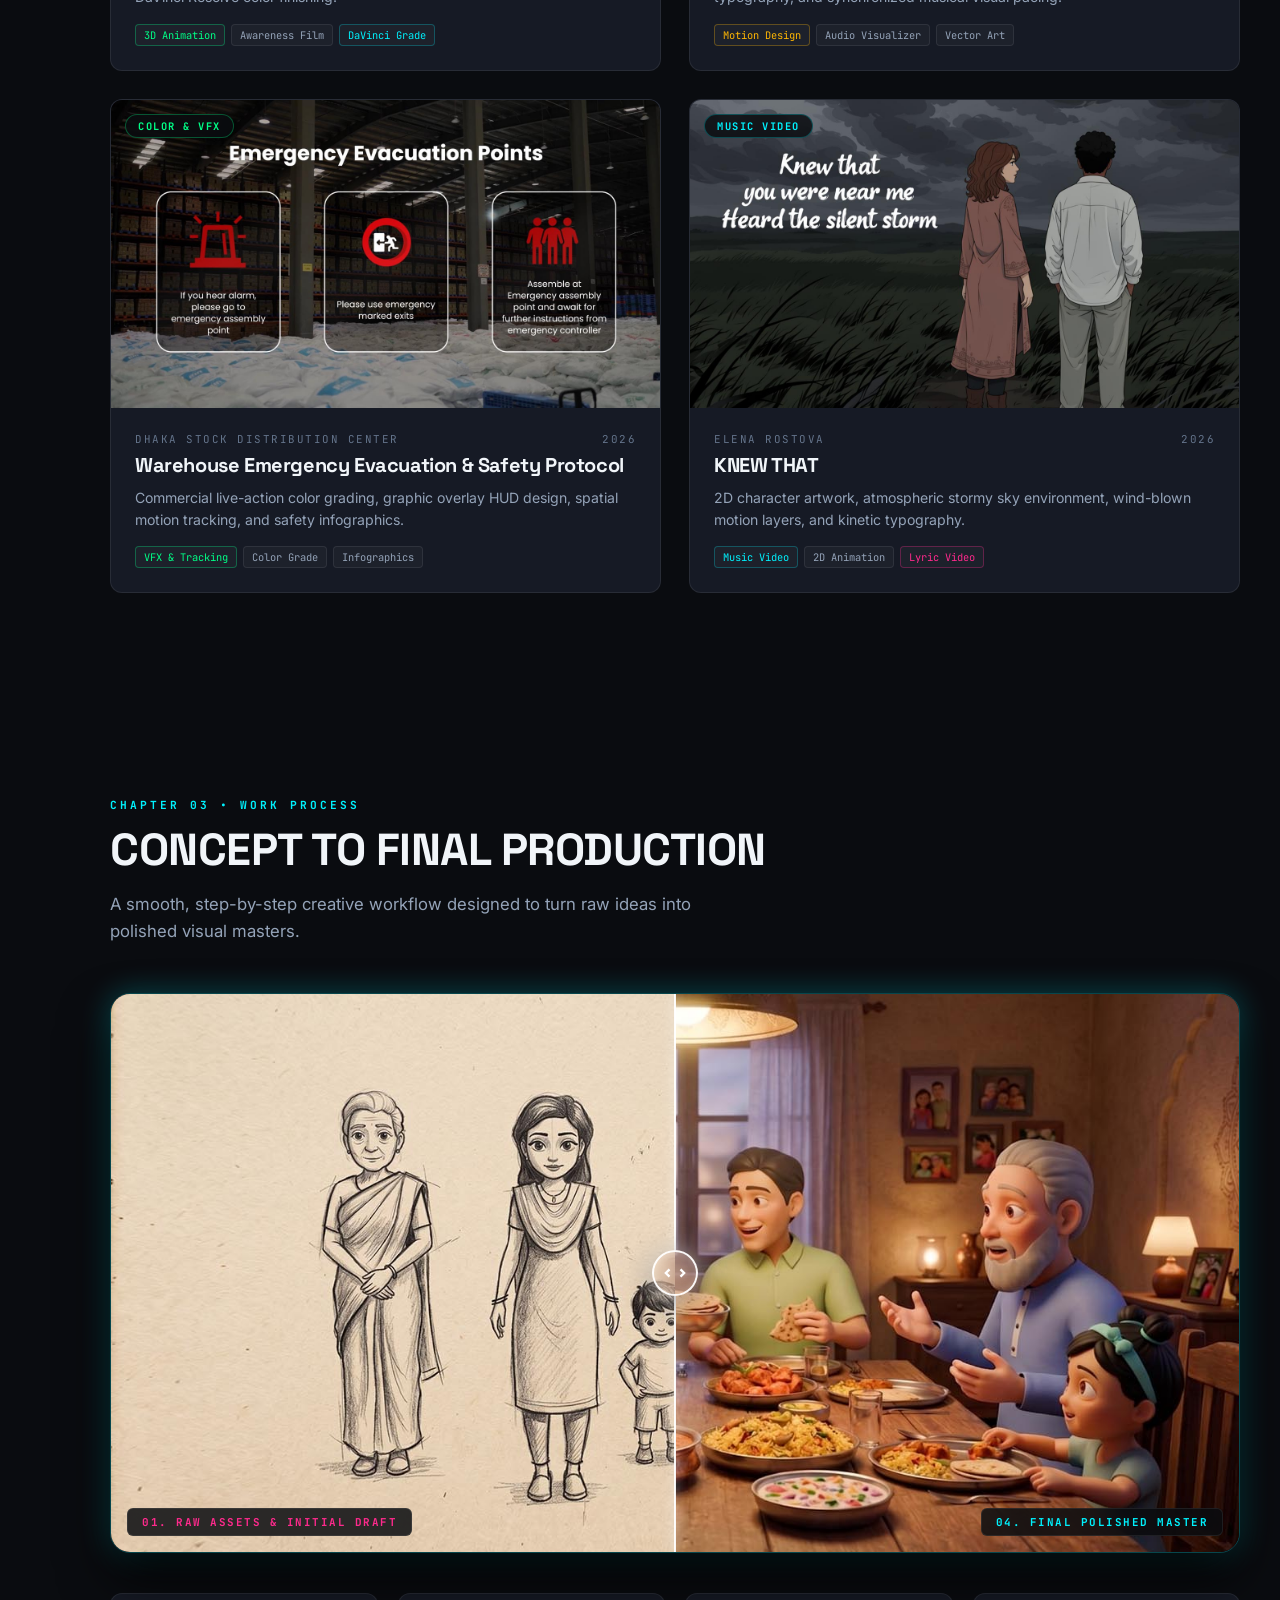
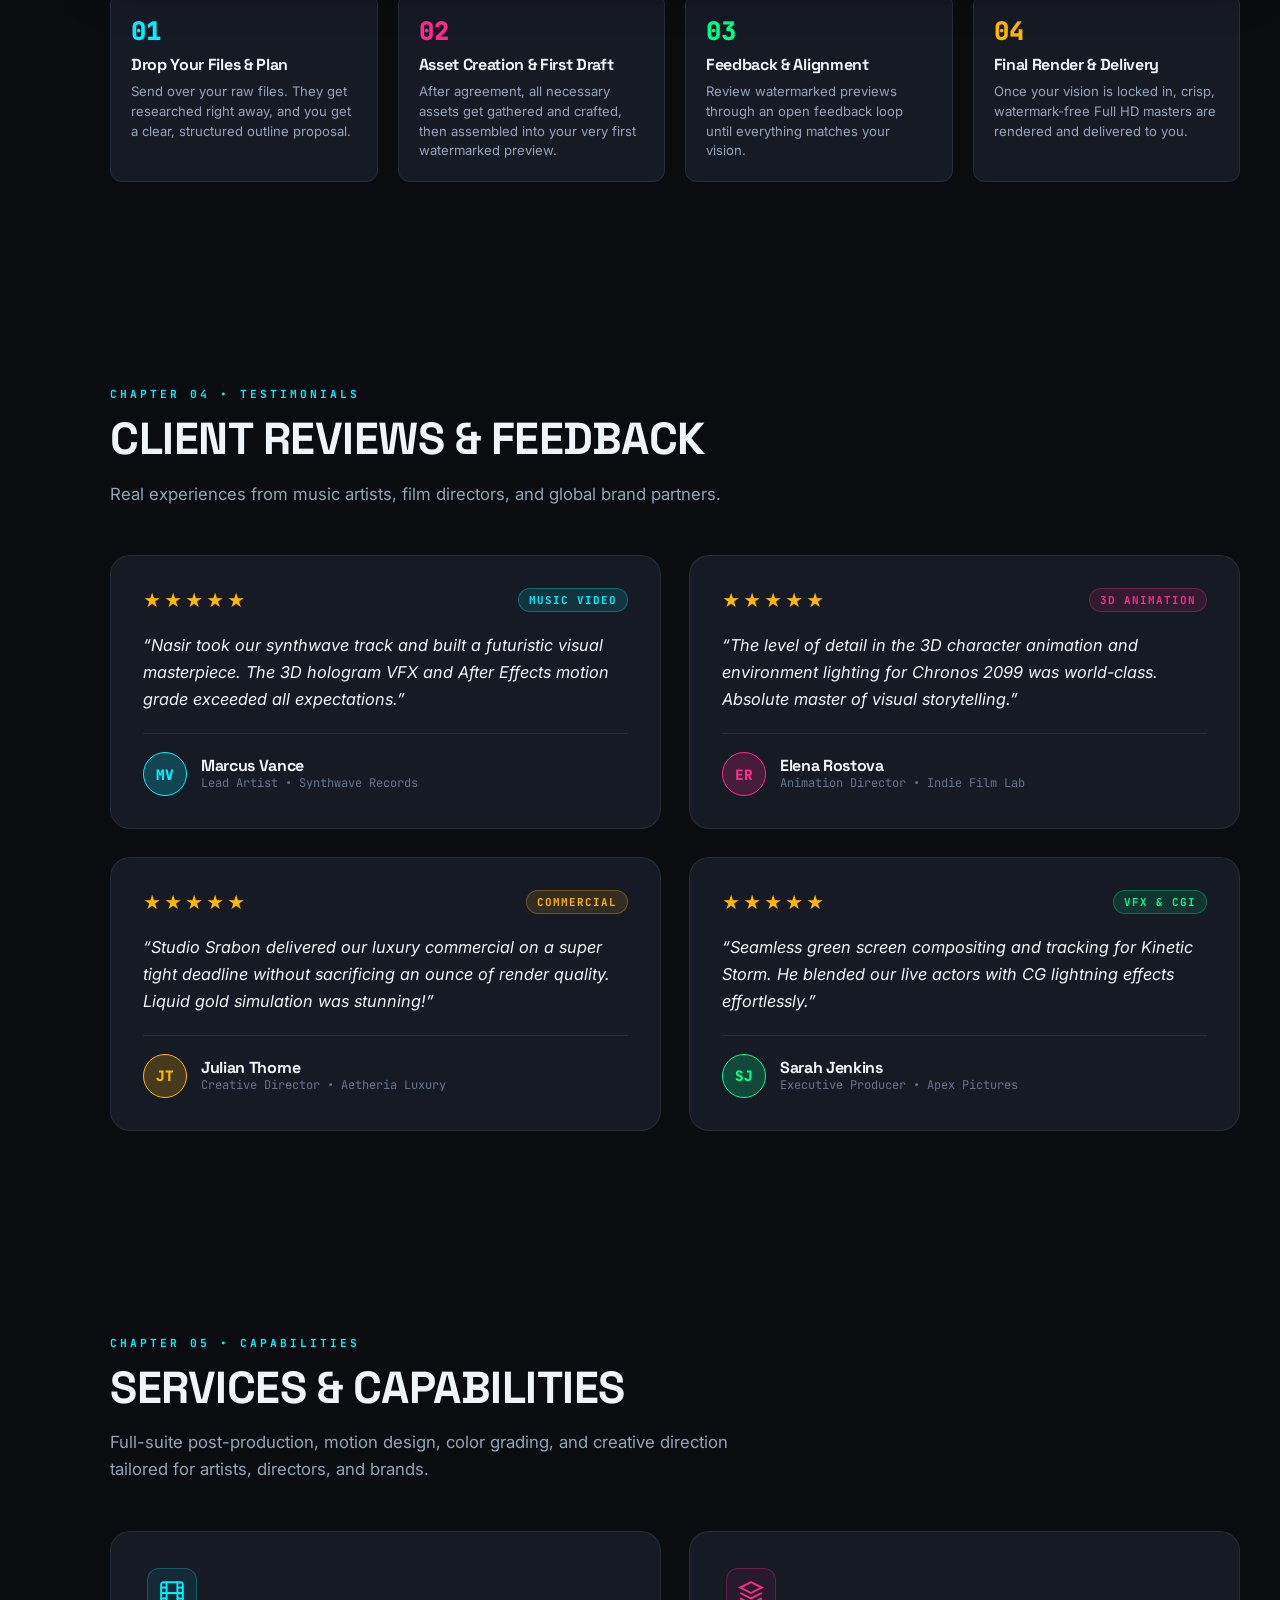
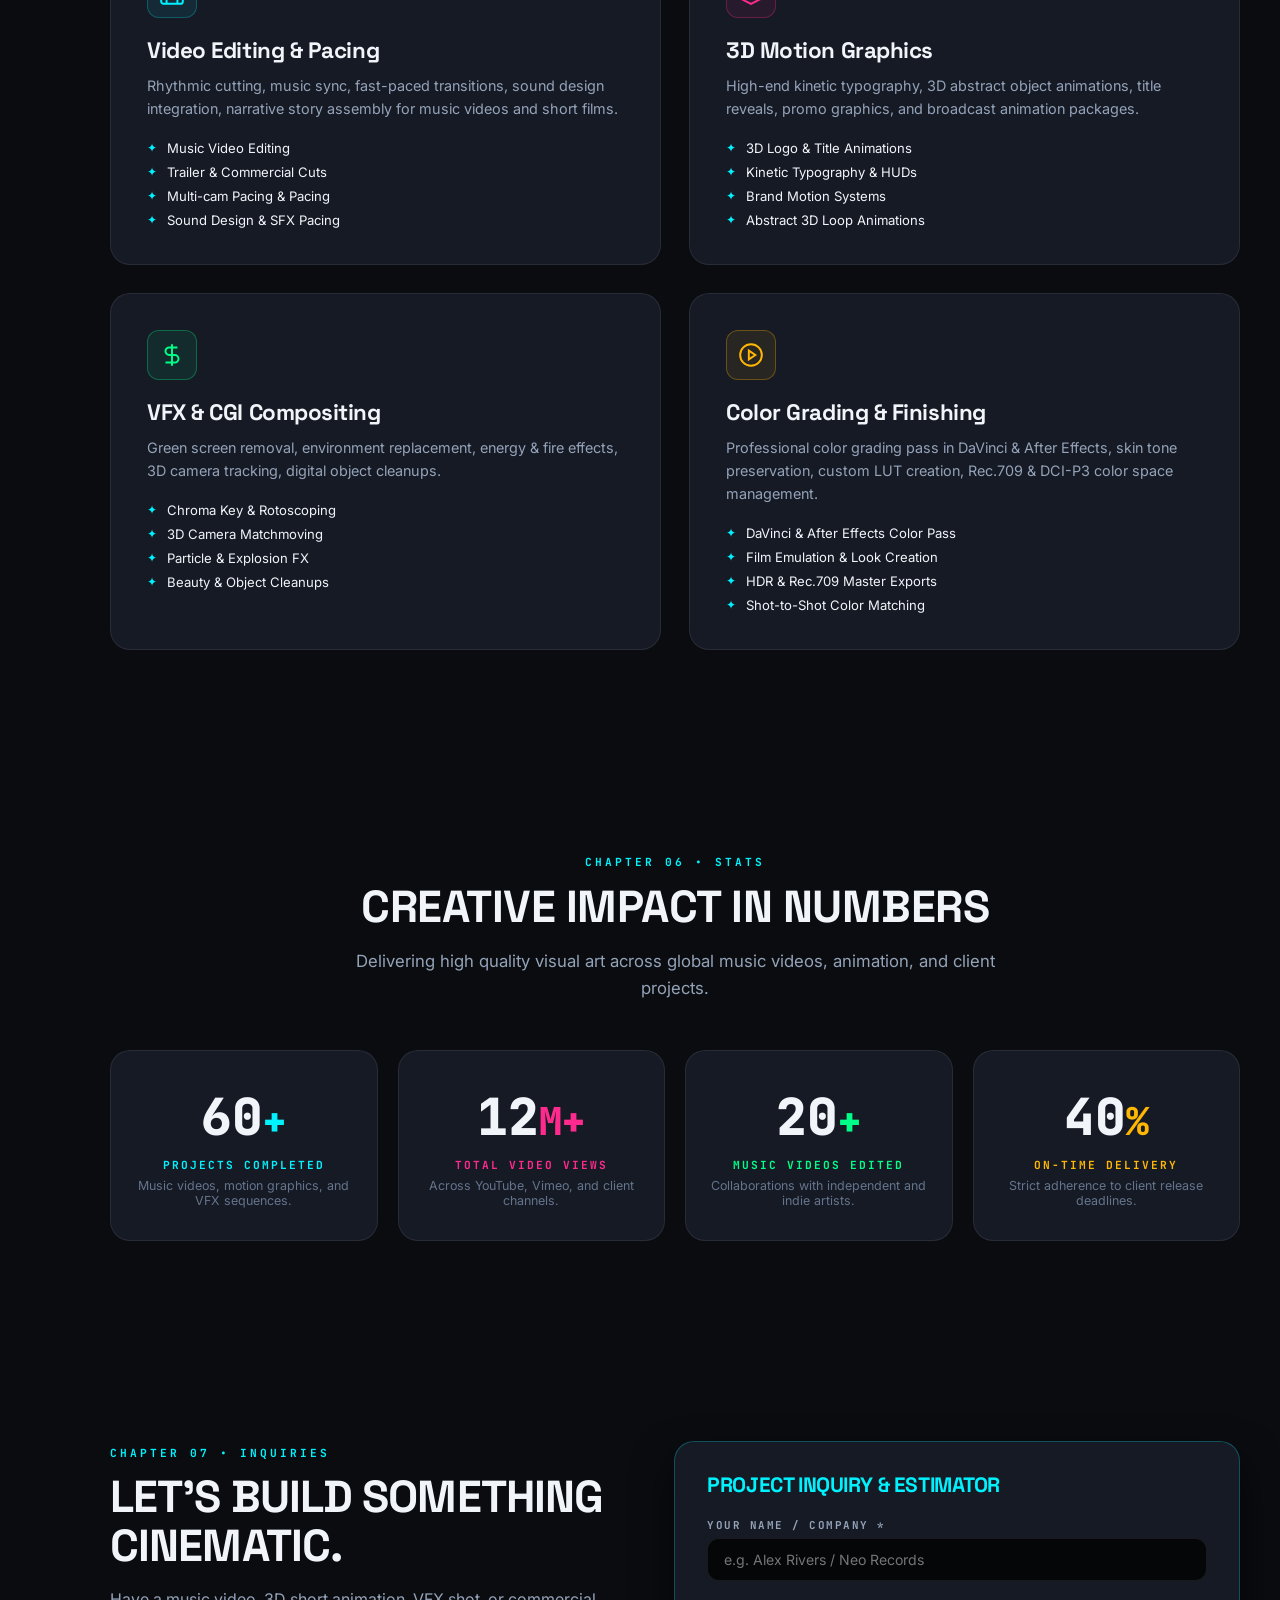
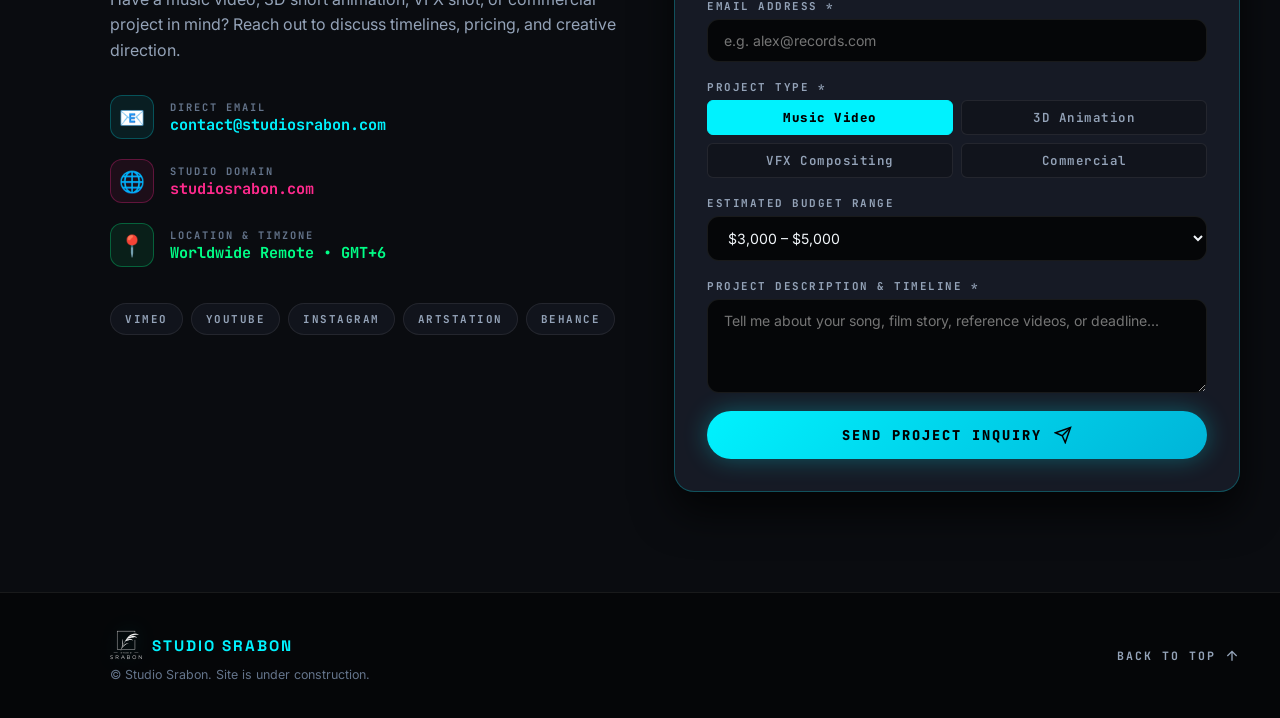
==== commit d51ce333: "video player like image in project modals" ====
--- a/index.html
+++ b/index.html
@@ -123,7 +123,10 @@
         <img src="./assets/logo.png" alt="Studio Srabon Logo" class="brand-logo-img" />
         <div class="brand-text">
           <span class="brand-name">STUDIO SRABON</span>
-          <span class="brand-tag"><nobr>Color in Sound,</nobr><br><nobr>Rhythm in Sight</nobr></span>
+          <span class="brand-tag">
+            <span>Color in Sound,</span>
+            <span>Rhythm in Sight</span>
+          </span>
         </div>
       </a>
 
@@ -350,12 +353,12 @@
         <!-- Projects Grid -->
         <div class="portfolio-grid" id="portfolio-grid">
 
-          <!-- Project Card 1: Music Video -->
-          <article class="project-card" data-category="music-video vfx" data-project-id="p1">
+          <!-- Project Card 1: Watercolor Music Video (Indi Records) -->
+          <article class="project-card" data-category="music-video" data-project-id="p1">
             <div class="card-media">
-              <img src="./assets/images/projects/project1.jpg" alt="Cyberpunk Music Video Project" class="card-thumb" />
+              <img src="./assets/images/projects/project1.jpg" alt="It's time now for you - Watercolor Style Music Video" class="card-thumb" />
               <div class="card-media-overlay">
-                <button class="btn-watch-modal" data-title="Neon Genesis - Cyberpunk Music Video" data-video="p1" data-cat="Music Video / VFX" data-desc="Futuristic music video with heavy neon glow effects, chroma keying, 3D hologram projections, and rhythmic quick cuts tuned to bass drops." data-tools="DaVinci Resolve, After Effects, Blender, Element 3D">
+                <button class="btn-watch-modal" data-title="It's time now for you - Watercolor style music video" data-video="p1" data-cat="Music Video / VFX" data-desc="A story-driven watercolor-style lyric music video crafted with full storyboard visualization, custom artistic textures, rhythmic typography synchronized to the beat, and fluid motion transitions.<br><a href='https://www.youtube.com' target='_blank' rel='noopener noreferrer'>Click here to see full video</a>" data-tools="Photoshop, After Effects">
                   <svg viewBox="0 0 24 24" fill="none" stroke="currentColor" stroke-width="2"><path d="M15 3h6v6M9 21H3v-6M21 3l-7 7M3 21l7-7"/></svg>
                   <span>VIEW PROJECT</span>
                 </button>
@@ -364,98 +367,123 @@
             </div>
             <div class="card-info">
               <div class="card-meta">
-                <span class="card-client">SYNTHWAVE RECORDS</span>
+                <span class="card-client">INDI RECORDS</span>
                 <span class="card-year">2026</span>
               </div>
-              <h3 class="card-title">Neon Genesis - Cyberpunk MV</h3>
-              <p class="card-excerpt">Complete video edit, DaVinci color grading, kinetic typography, and 3D hologram VFX compositing.</p>
+              <h3 class="card-title">It's time now for you</h3>
+              <p class="card-excerpt">Visual storytelling, watercolor-style storyboard concepting, kinetic lyrics synchronized with music, and dynamic motion transitions.</p>
               <div class="card-tags">
-                <span class="tag-cyan">VFX Compositing</span><span>Video Editing</span><span class="tag-amber">DaVinci Grade</span>
+                <span class="tag-cyan">Watercolor Style</span><span>Lyric Video</span><span class="tag-amber">Story-Based</span>
               </div>
             </div>
           </article>
 
-          <!-- Project Card 2: Short Animation Film -->
-          <article class="project-card" data-category="3d-animation motion-design" data-project-id="p2">
+          <!-- Project Card 2: 2D Animation Framework (Plan International) -->
+          <article class="project-card" data-category="3d-animation 2d-animation vfx" data-project-id="p2">
             <div class="card-media">
-              <img src="./assets/images/projects/project2.jpg" alt="Sci-Fi 3D Short Animation Film" class="card-thumb" />
+              <img src="./assets/images/projects/project2.jpg" alt="Plan International Partnership Framework Walkthrough" class="card-thumb" />
               <div class="card-media-overlay">
-                <button class="btn-watch-modal" data-title="এটাকে চেঞ্জ করতে হবে" data-video="p2" data-cat="Short Animation / 3D" data-desc="Award-winning 3D sci-fi short film following an astronaut on a distant crystal planet. Full storyboarding, 3D character animation, environment design, and atmospheric sound design." data-tools="Blender 3D, Unreal Engine 5, DaVinci Resolve">
+                <button class="btn-watch-modal" data-title="PLAN INTERNATIONAL PARTNERSHIP FRAMEWORK WALKTHROUGH" data-video="p2" data-cat="2D ANIMATION / VFX" data-desc="A comprehensive 2D animated explainer walkthrough illustrating Plan International's partnership framework with custom character illustrations, storyboard visualization, and dynamic motion pacing." data-tools="Illustrator, After Effects">
                   <svg viewBox="0 0 24 24" fill="none" stroke="currentColor" stroke-width="2"><path d="M15 3h6v6M9 21H3v-6M21 3l-7 7M3 21l7-7"/></svg>
                   <span>VIEW PROJECT</span>
                 </button>
               </div>
-              <span class="card-type-badge magenta-badge">3D ANIMATION</span>
+              <span class="card-type-badge magenta-badge">2D ANIMATION</span>
             </div>
             <div class="card-info">
               <div class="card-meta">
-                <span class="card-client">WHO BANGLADESH</span>
+                <span class="card-client">PLAN INTERNATIONAL</span>
                 <span class="card-year">2025</span>
               </div>
-              <h3 class="card-title">এটাকে তো বটেই</h3>
-              <p class="card-excerpt">Stylized 3D character rigging, volumetric crystal lighting, space environment rendering, and story direction.</p>
+              <h3 class="card-title">PLAN INTERNATIONAL PARTNERSHIP FRAMEWORK</h3>
+              <p class="card-excerpt">Complete storyboarding, vector static asset design, 2D character rigging, and seamless narrative motion transitions.</p>
               <div class="card-tags">
-                <span class="tag-magenta">3D Animation</span><span>Environment Design</span><span>Sound Design</span>
+                <span class="tag-magenta">2D Animation</span><span>Explainer Video</span><span>Story-Based</span>
               </div>
             </div>
           </article>
 
-          <!-- Project Card 3: VFX Compositing Breakdown -->
-          <article class="project-card" data-category="vfx 3d-animation" data-project-id="p3">
+          <!-- Project Card 3: 3D Animation Awareness Short Film (WHO) -->
+          <article class="project-card" data-category="3d-animation vfx" data-project-id="p3">
             <div class="card-media">
-              <img src="./assets/images/projects/project3.jpg" alt="VFX Superhero Kinetic Storm Project" class="card-thumb" />
+              <img src="./assets/images/projects/project3.jpg" alt="WHO Breastfeeding Awareness Animation Short Film" class="card-thumb" />
               <div class="card-media-overlay">
-                <button class="btn-watch-modal" data-title="PLAN INTERNATIONAL PARTNERSHIP FRAMEWORK WALKTHROUGH" data-video="p3" data-cat="2D Animation" data-desc="High-energy superhero sequence featuring green screen removal, 3D camera tracking, electrical lightning particles, and environmental destruction layers." data-tools="Nuke, After Effects, Mocha Pro, Cinema 4D">
+                <button class="btn-watch-modal" data-title="BREASTFEEDING AWARENESS ANIMATION SHORT FILM" data-video="p3" data-cat="3D ANIMATION / VFX" data-desc="A story-driven 3D animated awareness short film produced for the World Health Organization (WHO), featuring expressive character modeling, custom 3D scene environments, and emotional narrative pacing.<br><a href='https://www.youtube.com' target='_blank' rel='noopener noreferrer'>Click here to see full video</a>" data-tools="Blender, DaVinci Resolve">
                   <svg viewBox="0 0 24 24" fill="none" stroke="currentColor" stroke-width="2"><path d="M15 3h6v6M9 21H3v-6M21 3l-7 7M3 21l7-7"/></svg>
                   <span>VIEW PROJECT</span>
                 </button>
               </div>
-              <span class="card-type-badge green-badge">2D ANIMATION</span>
+              <span class="card-type-badge green-badge">3D ANIMATION</span>
+            </div>
+            <div class="card-info">
+              <div class="card-meta">
+                <span class="card-client">WHO</span>
+                <span class="card-year">2025</span>
+              </div>
+              <h3 class="card-title">BREASTFEEDING AWARENESS ANIMATION SHORT FILM</h3>
+              <p class="card-excerpt">3D character staging, medical clinic environment rendering, storytelling, and DaVinci Resolve color finishing.</p>
+              <div class="card-tags">
+                <span class="tag-green">3D Animation</span><span>Awareness Film</span><span class="tag-cyan">DaVinci Grade</span>
+              </div>
+            </div>
+          </article>
+
+          <!-- Project Card 4: Motion Design & Audio Visualizer (Plan International) -->
+          <article class="project-card" data-category="motion-design music-video" data-project-id="p4">
+            <div class="card-media">
+              <img src="./assets/images/projects/project4.jpg" alt="Lift Me Up - Motion Design & Audio Visualizer" class="card-thumb" />
+              <div class="card-media-overlay">
+                <button class="btn-watch-modal" data-title="LIFT ME UP - Motion Design Visualizer" data-video="p4" data-cat="Music Video / Motion Design" data-desc="An energetic motion design and lyric visualizer piece featuring vibrant vector art, custom kinetic typography, and fluid After Effects animations tuned to musical transitions." data-tools="Illustrator, After Effects">
+                  <svg viewBox="0 0 24 24" fill="none" stroke="currentColor" stroke-width="2"><path d="M15 3h6v6M9 21H3v-6M21 3l-7 7M3 21l7-7"/></svg>
+                  <span>VIEW PROJECT</span>
+                </button>
+              </div>
+              <span class="card-type-badge amber-badge">MOTION DESIGN</span>
             </div>
             <div class="card-info">
               <div class="card-meta">
                 <span class="card-client">PLAN INTERNATIONAL</span>
                 <span class="card-year">2026</span>
               </div>
-              <h3 class="card-title">PLAN INTERNATIONAL PARTNERSHIP FRAMEWORK WALKTHROUGH</h3>
-              <p class="card-excerpt">3D camera tracking, green-screen chroma keying, lighting integration, dynamic sparks &amp; shockwaves.</p>
+              <h3 class="card-title">LIFT ME UP</h3>
+              <p class="card-excerpt">Rhythmic motion design, vector layout styling, expressive kinetic typography, and synchronized musical visual pacing.</p>
               <div class="card-tags">
-                <span class="tag-green">Green Screen</span><span>Particle FX</span><span>Matchmoving</span>
+                <span class="tag-amber">Motion Design</span><span>Audio Visualizer</span><span>Vector Art</span>
               </div>
             </div>
           </article>
 
-          <!-- Project Card 4: Motion Design & Brand Commercial -->
-          <article class="project-card" data-category="motion-design 3d-animation" data-project-id="p4">
+          <!-- Project Card 5: Color & VFX Safety Protocol (Dhaka Stock Distribution Center) -->
+          <article class="project-card" data-category="vfx motion-design" data-project-id="p5">
             <div class="card-media">
-              <img src="./assets/images/projects/project4.jpg" alt="Aetheria Luxury Brand Commercial" class="card-thumb" />
+              <img src="./assets/images/projects/project5.jpg" alt="Warehouse Emergency Evacuation and Safety Protocol" class="card-thumb" />
               <div class="card-media-overlay">
-                <button class="btn-watch-modal" data-title="Aetheria - Liquid Gold Motion Graphics" data-video="p4" data-cat="Motion Design / Commercial" data-desc="Sleek motion graphic commercial for a luxury fashion brand with liquid metal physics, elegant kinetic typography, and rich gold color grading." data-tools="Cinema 4D, Redshift, After Effects">
+                <button class="btn-watch-modal" data-title="Warehouse Emergency Evacuation & Safety Protocol" data-video="p5" data-cat="2D ANIMATION / VFX" data-desc="A professional industrial facility video featuring After Effects color grading, motion-tracked hazard highlight cards, custom UI graphic callouts, and safety protocol instructions." data-tools="Photoshop, Illustrator, After Effects">
                   <svg viewBox="0 0 24 24" fill="none" stroke="currentColor" stroke-width="2"><path d="M15 3h6v6M9 21H3v-6M21 3l-7 7M3 21l7-7"/></svg>
                   <span>VIEW PROJECT</span>
                 </button>
               </div>
-              <span class="card-type-badge amber-badge">MOTION DESIGN</span>
+              <span class="card-type-badge green-badge">COLOR & VFX</span>
             </div>
             <div class="card-info">
               <div class="card-meta">
-                <span class="card-client">AETHERIA LUXURY</span>
-                <span class="card-year">2025</span>
-              </div>
-              <h3 class="card-title">Aetheria - Luxury Motion Promo</h3>
-              <p class="card-excerpt">3D liquid simulation, metallic shading, golden geometry, and smooth brand transitions.</p>
+                <span class="card-client">DHAKA STOCK DISTRIBUTION CENTER</span>
+                <span class="card-year">2026</span>
+              </div>
+              <h3 class="card-title">Warehouse Emergency Evacuation & Safety Protocol</h3>
+              <p class="card-excerpt">Commercial live-action color grading, graphic overlay HUD design, spatial motion tracking, and safety infographics.</p>
               <div class="card-tags">
-                <span class="tag-amber">3D Motion</span><span>Kinetic Type</span><span>Commercial</span>
+                <span class="tag-green">VFX & Tracking</span><span>Color Grade</span><span>Infographics</span>
               </div>
             </div>
           </article>
 
-          <!-- Project Card 5: Hip-Hop Music Video -->
-          <article class="project-card" data-category="music-video vfx" data-project-id="p5">
+          <!-- Project Card 6: 2D Animated Lyric Music Video (Elena Rostova) -->
+          <article class="project-card" data-category="music-video motion-design" data-project-id="p6">
             <div class="card-media">
-              <img src="./assets/images/projects/project5.jpg" alt="Sub Zero Velocity Hip-Hop Music Video" class="card-thumb" />
+              <img src="./assets/images/projects/project6.jpg" alt="Elena Rostova - Knew That Animated Lyric Music Video" class="card-thumb" />
               <div class="card-media-overlay">
-                <button class="btn-watch-modal" data-title="Sub Zero Velocity - Hip-Hop Music Video" data-video="p5" data-cat="Music Video / Editing" data-desc="Fast-paced urban hip-hop music video edit featuring dynamic speed ramping, thermal color passes, distortion transitions, and 3D kinetic text overlays." data-tools="Premiere Pro, After Effects, DaVinci Resolve">
+                <button class="btn-watch-modal" data-title="KNEW THAT - Official Animated Lyric Music Video" data-video="p6" data-cat="2D ANIMATION / VFX" data-desc="An emotive 2D animated lyric music video for Elena Rostova, featuring dramatic mood lighting, parallax grass and cloud animation, and lyrical typography synced to orchestral pacing.<br><a href='https://www.youtube.com' target='_blank' rel='noopener noreferrer'>Click here to see full video</a>" data-tools="Photoshop, After Effects">
                   <svg viewBox="0 0 24 24" fill="none" stroke="currentColor" stroke-width="2"><path d="M15 3h6v6M9 21H3v-6M21 3l-7 7M3 21l7-7"/></svg>
                   <span>VIEW PROJECT</span>
                 </button>
@@ -464,38 +492,13 @@
             </div>
             <div class="card-info">
               <div class="card-meta">
-                <span class="card-client">METRO AUDIO</span>
+                <span class="card-client">ELENA ROSTOVA</span>
                 <span class="card-year">2026</span>
               </div>
-              <h3 class="card-title">Sub Zero Velocity - Music Edit</h3>
-              <p class="card-excerpt">Dynamic speed ramping, thermal color FX, glitch transitions, and kinetic lyric animation.</p>
+              <h3 class="card-title">KNEW THAT</h3>
+              <p class="card-excerpt">2D character artwork, atmospheric stormy sky environment, wind-blown motion layers, and kinetic typography.</p>
               <div class="card-tags">
-                <span>Pacing Edit</span><span class="tag-cyan">Thermal Grade</span><span>Color Grade</span>
-              </div>
-            </div>
-          </article>
-
-          <!-- Project Card 6: Quantum Spark Commercial -->
-          <article class="project-card" data-category="2d-animation motion-design" data-project-id="p6">
-            <div class="card-media">
-              <img src="./assets/images/projects/project6.jpg" alt="Quantum Spark Tech Launch Commercial" class="card-thumb" />
-              <div class="card-media-overlay">
-                <button class="btn-watch-modal" data-title="Quantum Spark - Tech Launch Promo" data-video="p6" data-cat="Commercial / Motion" data-desc="High-impact hardware tech reveal commercial created with 3D product CAD animation, circuit board lighting, and punchy sound design." data-tools="Blender 3D, After Effects, Octane Render">
-                  <svg viewBox="0 0 24 24" fill="none" stroke="currentColor" stroke-width="2"><path d="M15 3h6v6M9 21H3v-6M21 3l-7 7M3 21l7-7"/></svg>
-                  <span>VIEW PROJECT</span>
-                </button>
-              </div>
-              <span class="card-type-badge green-badge">COMMERCIAL</span>
-            </div>
-            <div class="card-info">
-              <div class="card-meta">
-                <span class="card-client">QUANTUM HARDWARE</span>
-                <span class="card-year">2025</span>
-              </div>
-              <h3 class="card-title">Quantum Spark - Product Launch</h3>
-              <p class="card-excerpt">3D CAD product exploded view, circuit board particle illumination, and broadcast motion design.</p>
-              <div class="card-tags">
-                <span class="tag-green">Product Render</span><span>3D Motion</span><span>Tech Promo</span>
+                <span class="tag-cyan">Music Video</span><span>2D Animation</span><span class="tag-magenta">Lyric Video</span>
               </div>
             </div>
           </article>
--- a/css/style.css
+++ b/css/style.css
@@ -371,11 +371,17 @@
 }
 
 .brand-tag {
+  display: inline-block;
   font-family: var(--font-body);
   font-size: 0.68rem;
   letter-spacing: 0.5px;
   color: var(--scope-cyan);
   font-weight: 500;
+}
+
+.brand-tag span {
+  display: inline-block;
+  white-space: nowrap;
 }
 
 .header-right-actions {
@@ -1916,12 +1922,15 @@
   width: 100%;
   aspect-ratio: 16 / 9;
   background: #000;
+  overflow: hidden;
+  border-top-left-radius: var(--radius-lg);
+  border-top-right-radius: var(--radius-lg);
 }
 
 .modal-video-element {
   width: 100%;
   height: 100%;
-  object-fit: contain;
+  object-fit: cover;
   background: #000;
   border-top-left-radius: var(--radius-lg);
   border-top-right-radius: var(--radius-lg);
@@ -2005,6 +2014,22 @@
   color: var(--text-muted);
   line-height: 1.5;
   margin-bottom: 14px;
+}
+
+.modal-desc a {
+  display: inline-block;
+  margin-top: 8px;
+  color: var(--scope-amber);
+  opacity: 0.85;
+  text-decoration: none;
+  font-weight: 500;
+  transition: opacity var(--transition-fast), color var(--transition-fast), text-shadow var(--transition-fast);
+}
+
+.modal-desc a:hover {
+  opacity: 1;
+  color: #ffe600;
+  text-shadow: 0 0 12px rgba(255, 230, 0, 0.75);
 }
 
 .modal-tools-wrap {
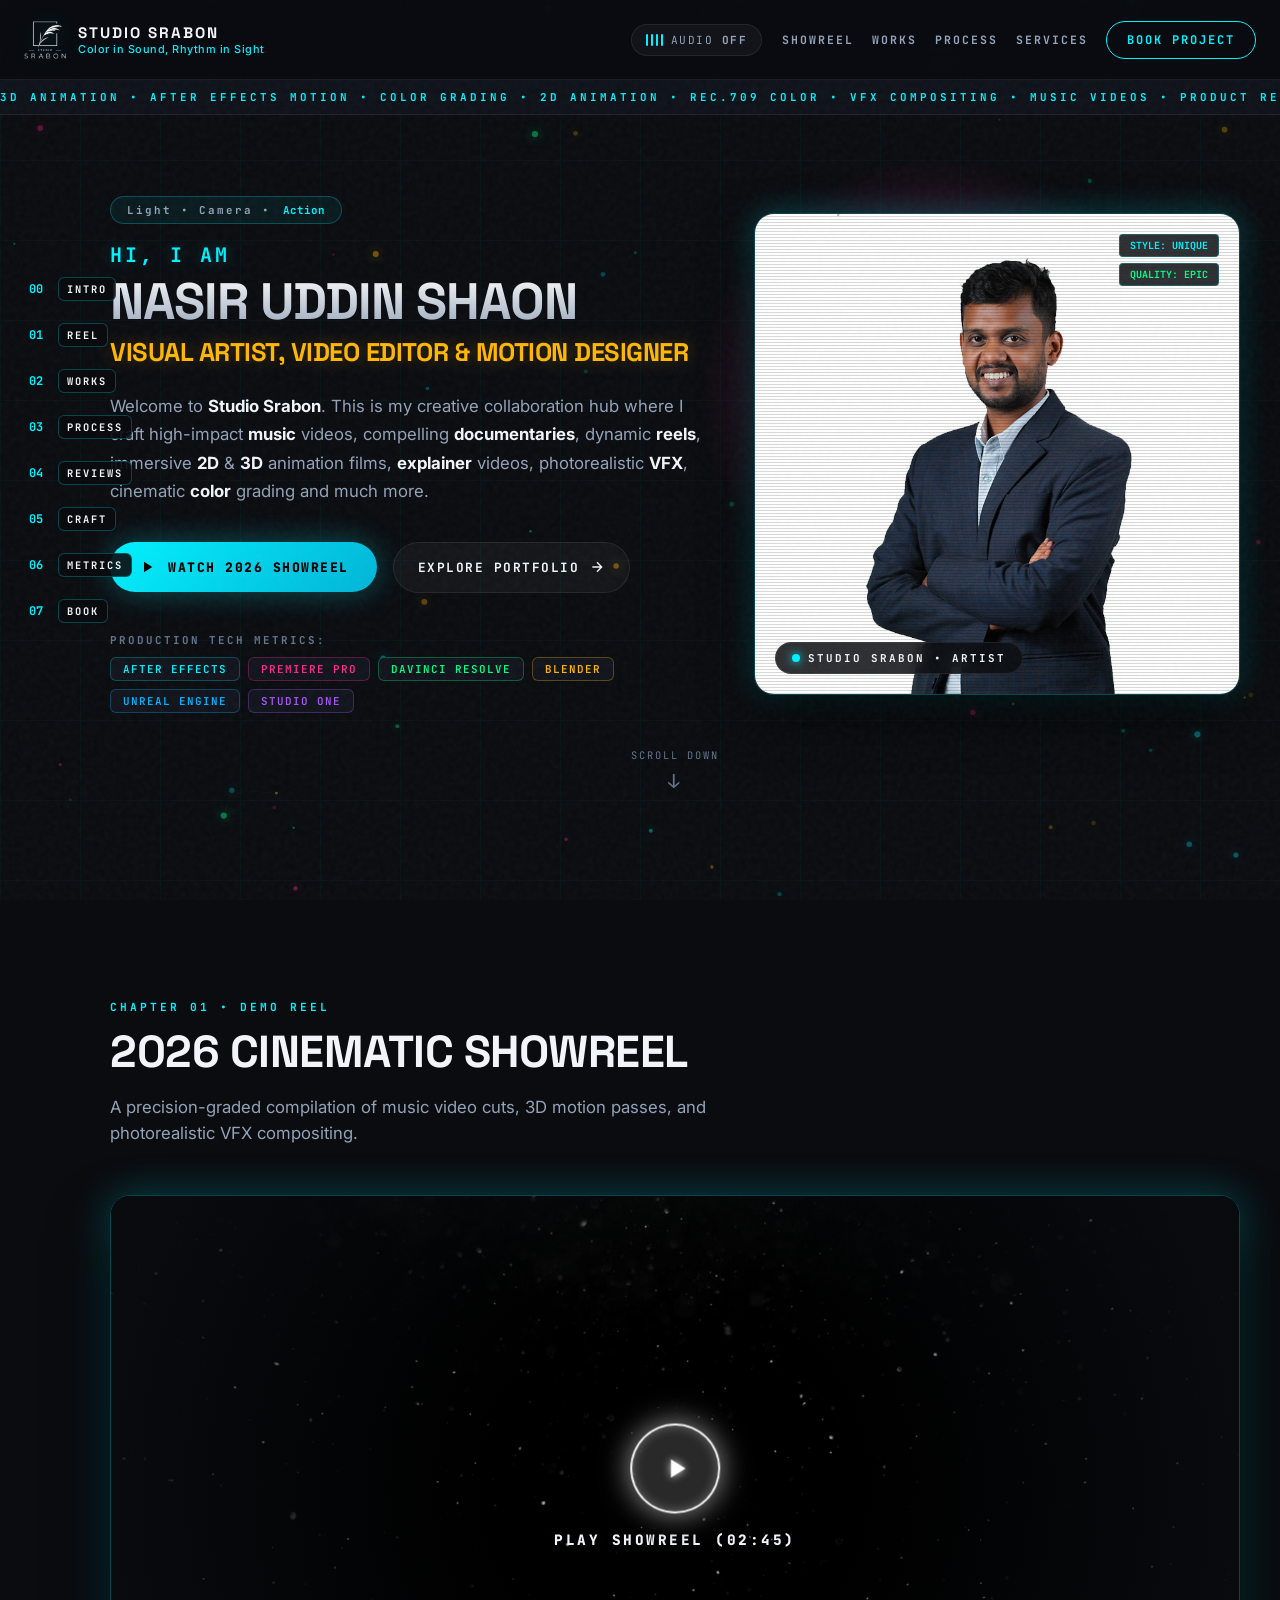
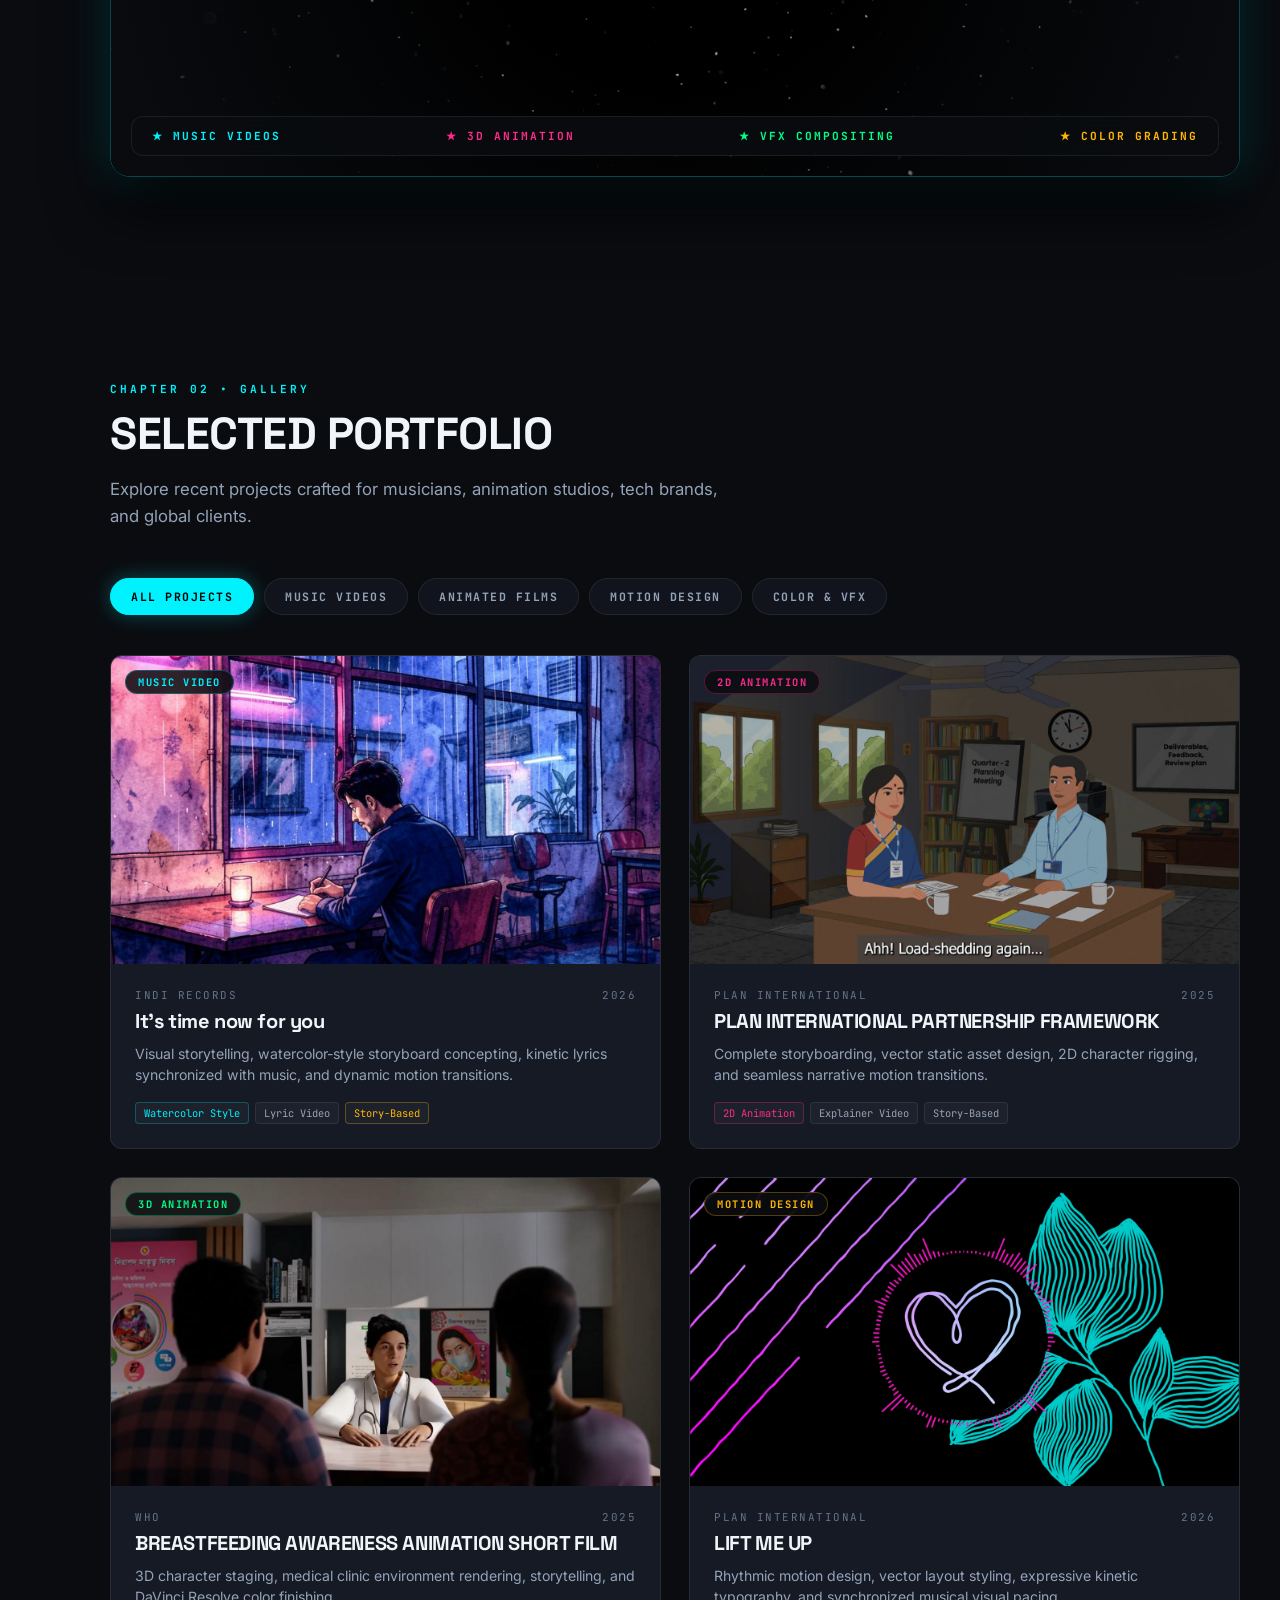
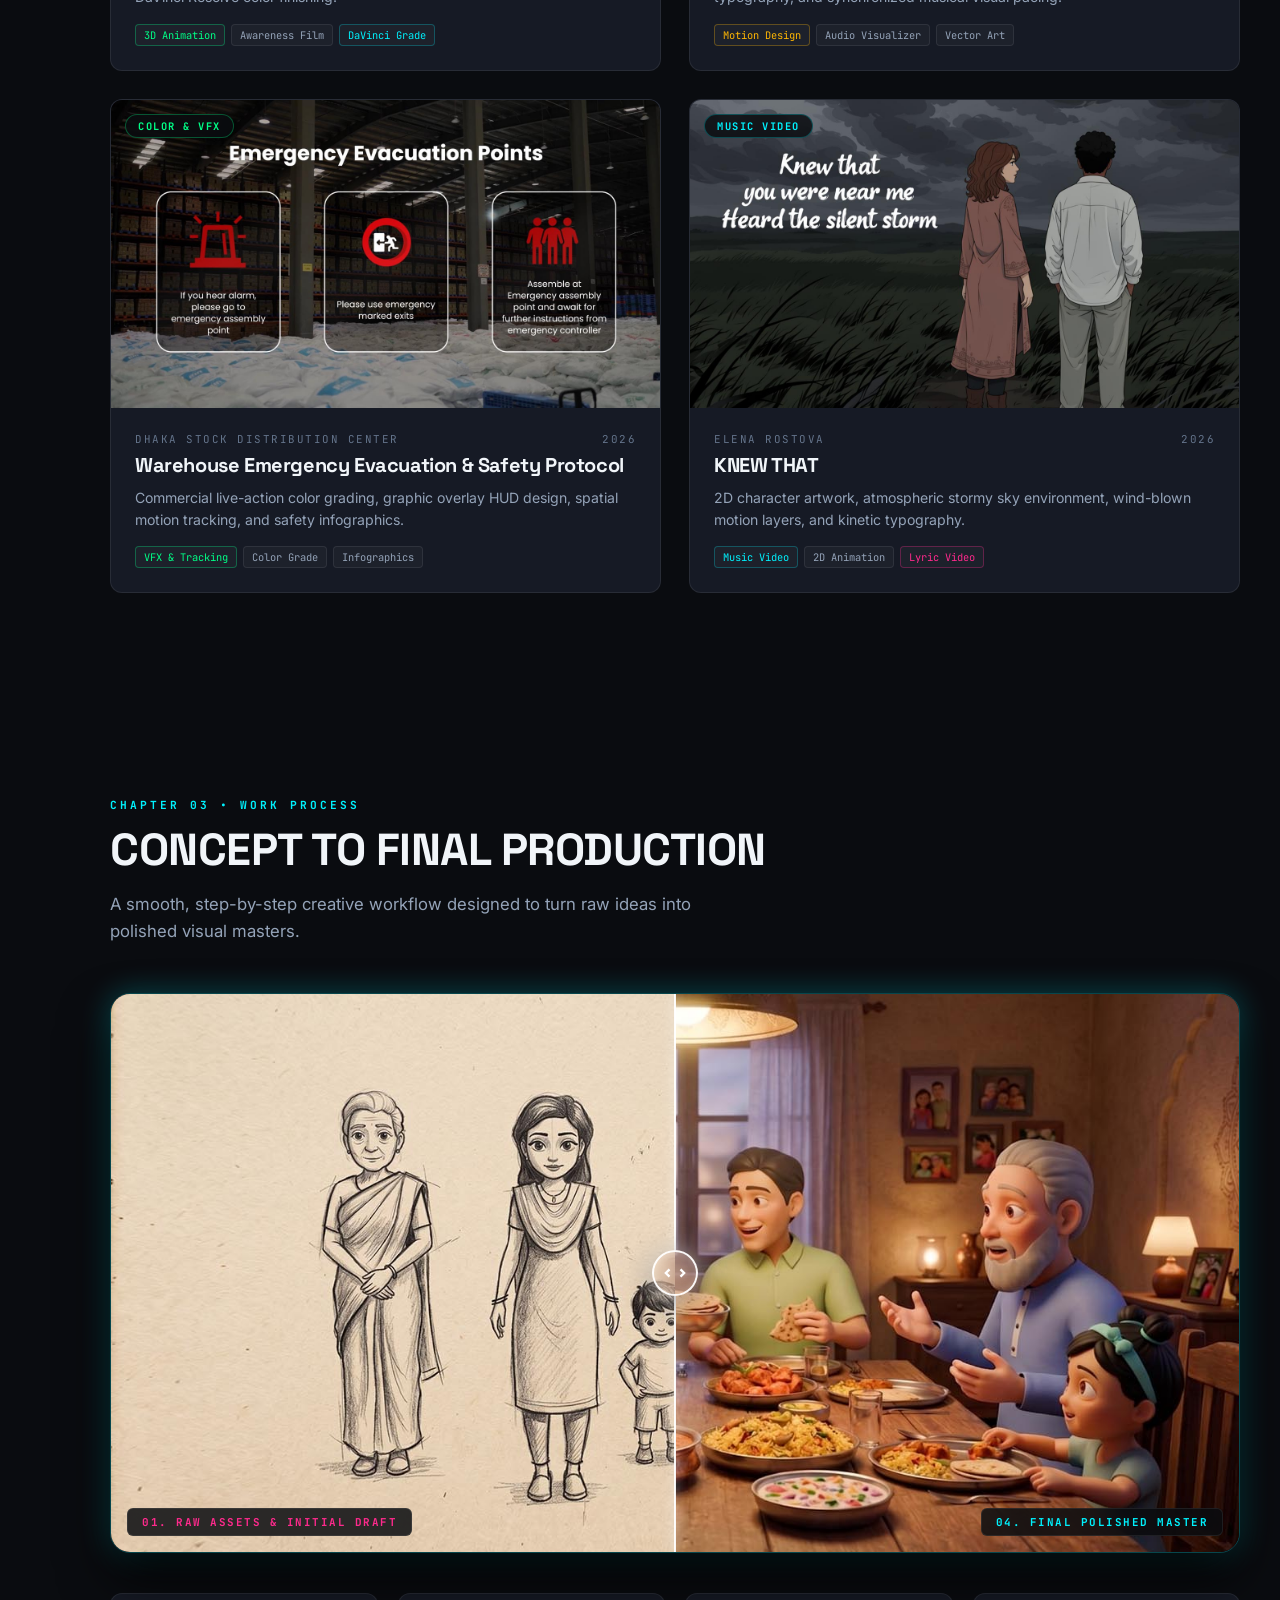
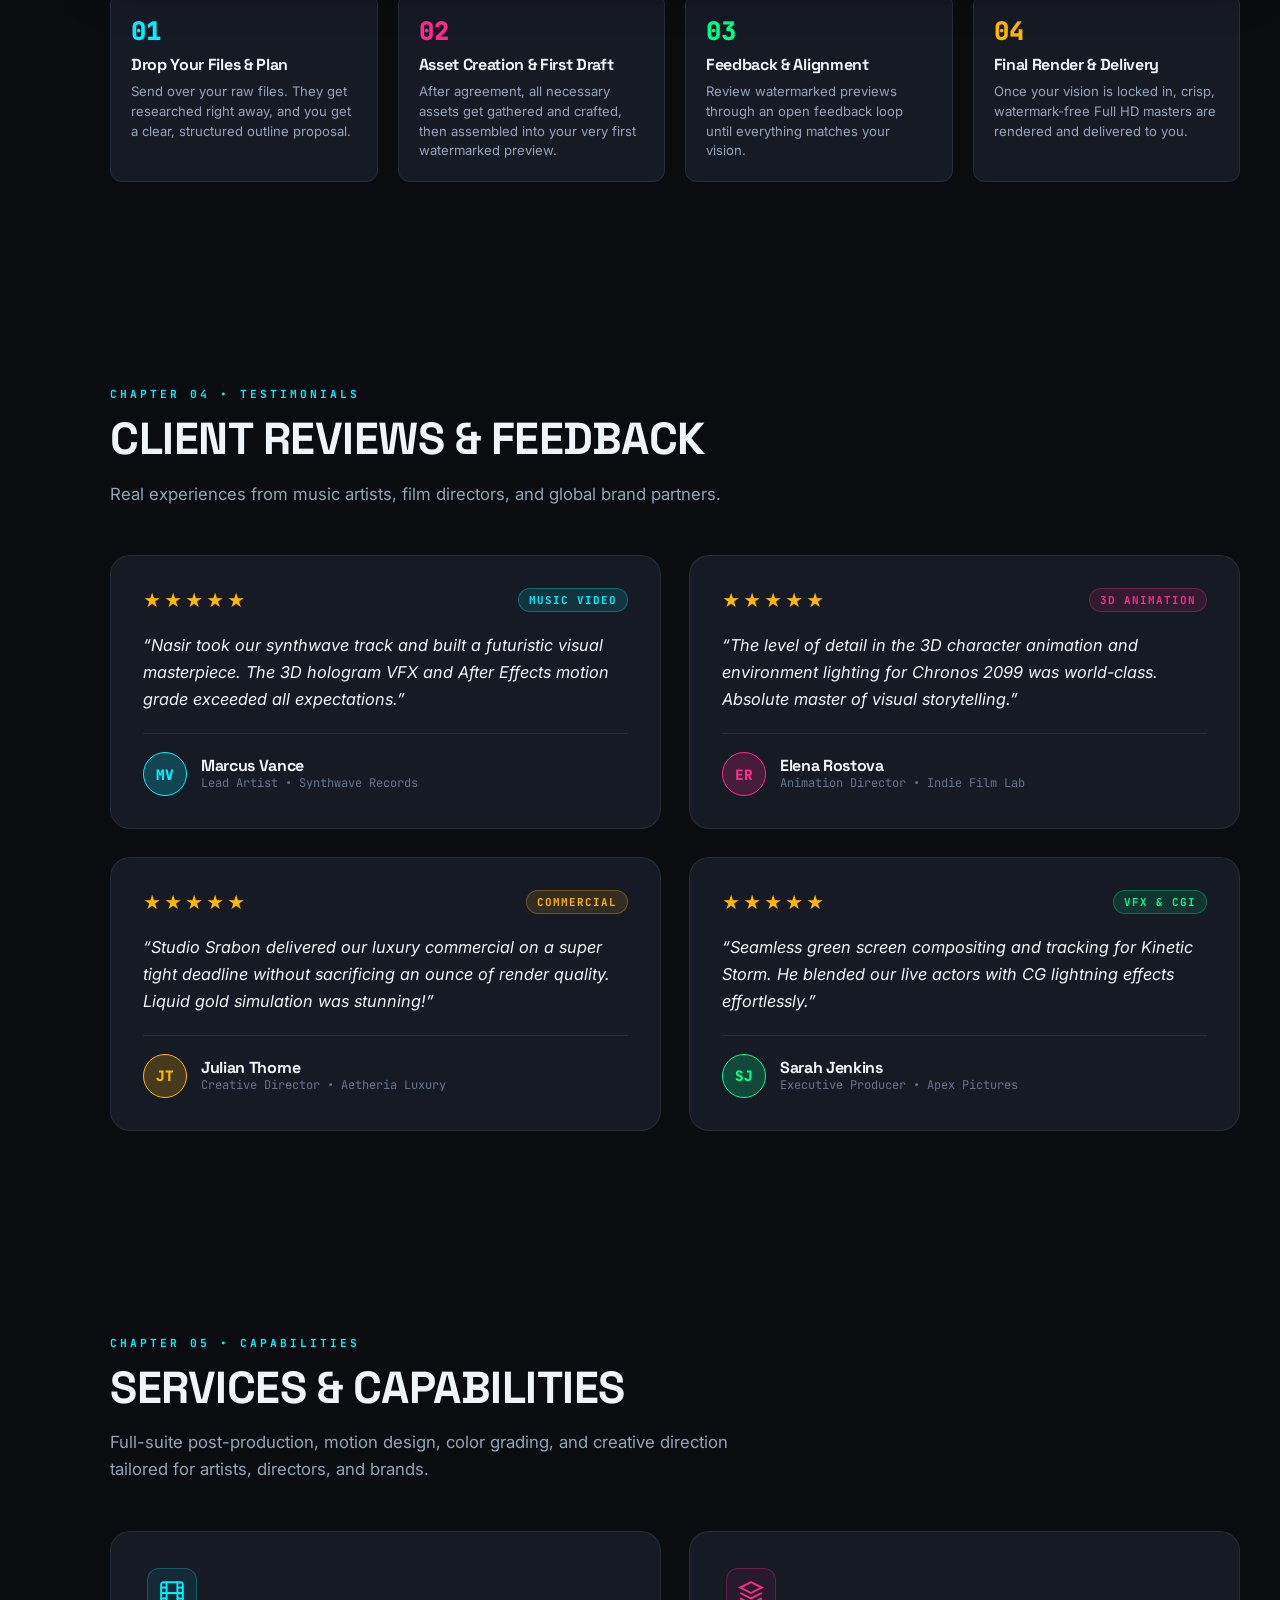
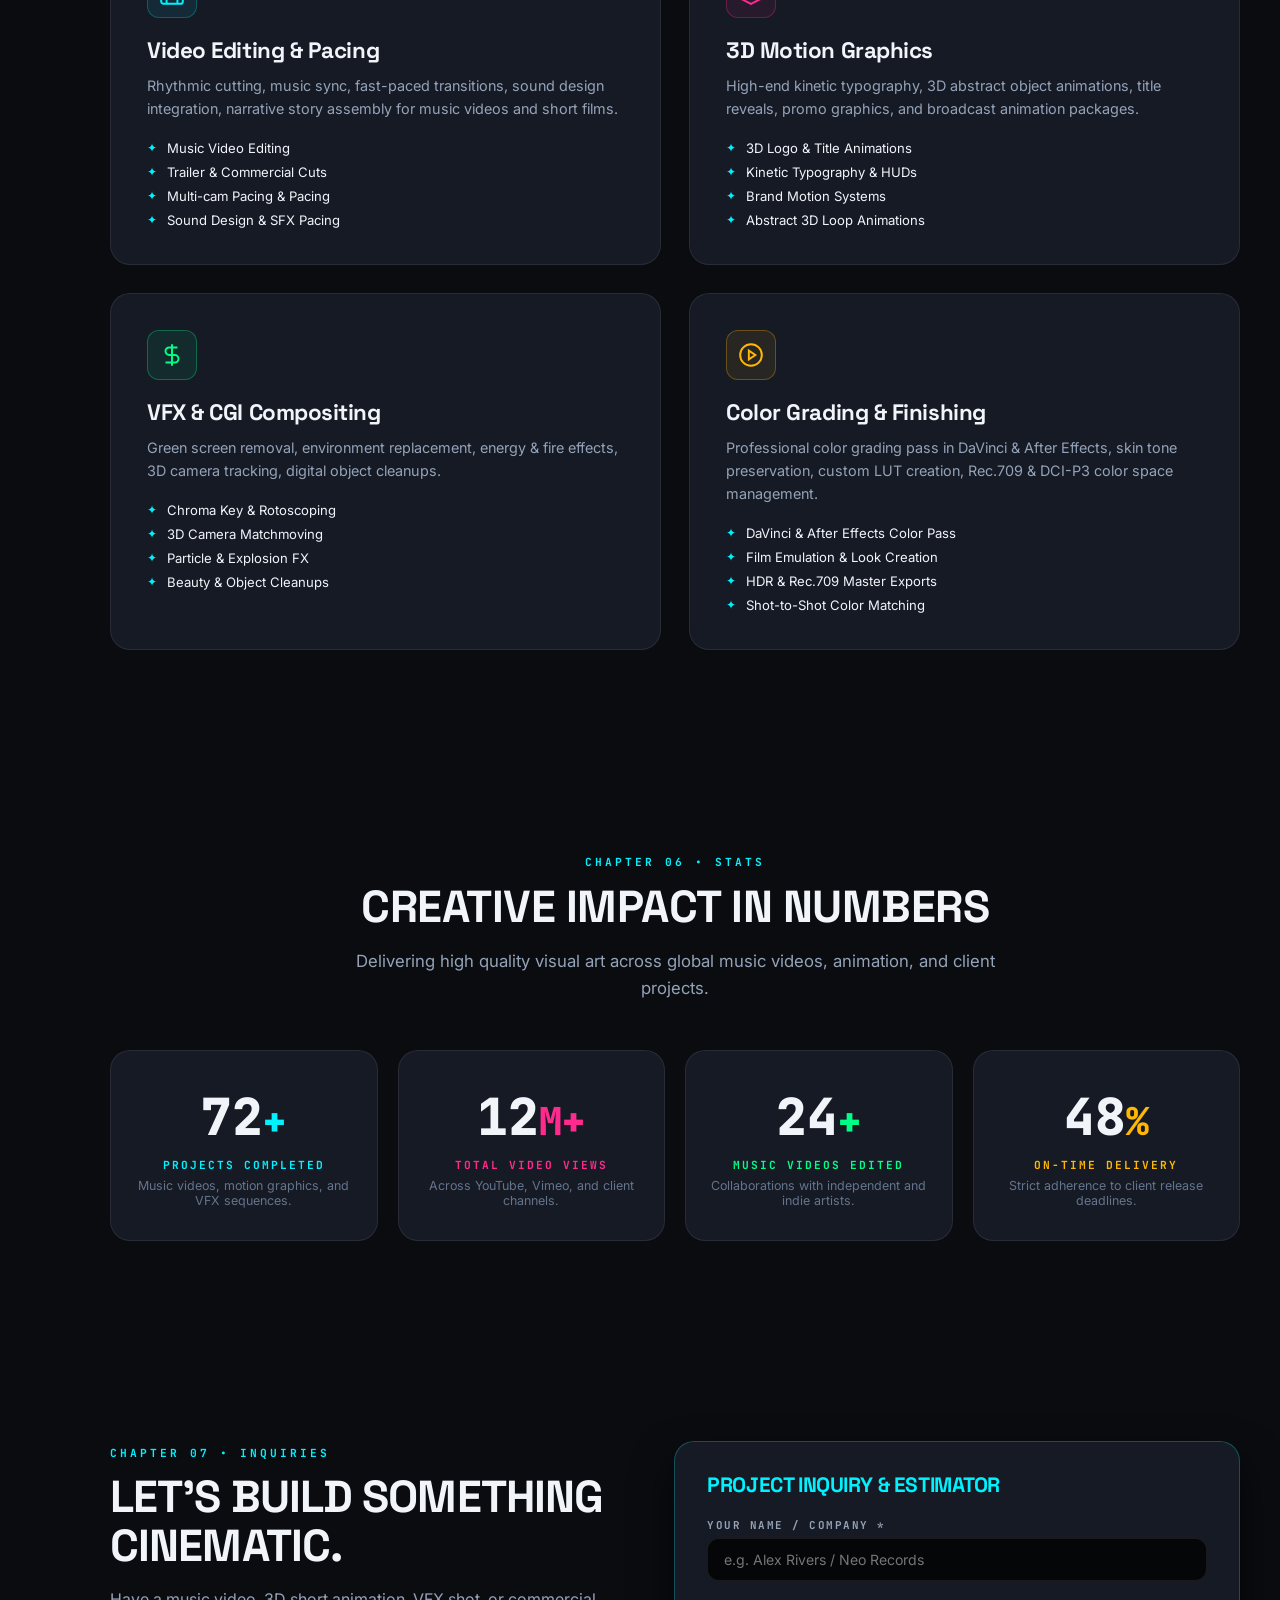
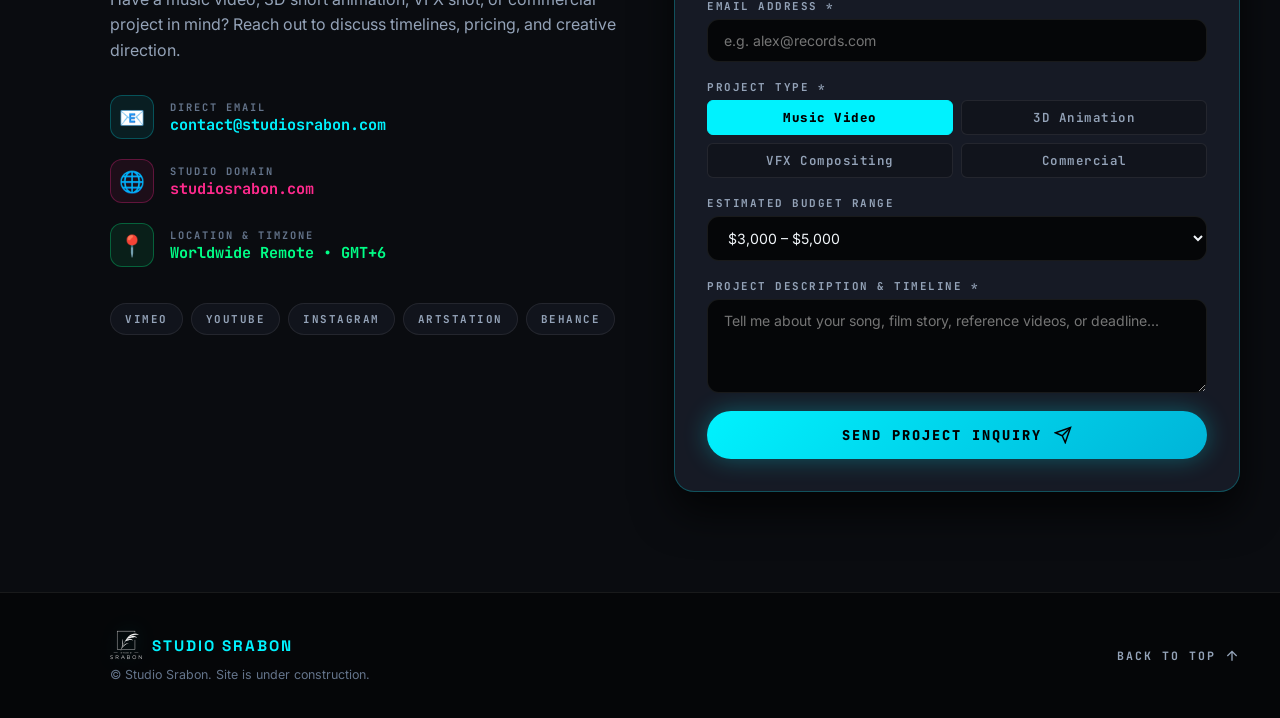
==== commit c9bd5408: "asset files restructure" ====
--- a/index.html
+++ b/index.html
@@ -356,7 +356,7 @@
           <!-- Project Card 1: Watercolor Music Video (Indi Records) -->
           <article class="project-card" data-category="music-video" data-project-id="p1">
             <div class="card-media">
-              <img src="./assets/images/projects/project1.jpg" alt="It's time now for you - Watercolor Style Music Video" class="card-thumb" />
+              <img src="./assets/top6projects/project1.jpg" alt="It's time now for you - Watercolor Style Music Video" class="card-thumb" />
               <div class="card-media-overlay">
                 <button class="btn-watch-modal" data-title="It's time now for you - Watercolor style music video" data-video="p1" data-cat="Music Video / VFX" data-desc="A story-driven watercolor-style lyric music video crafted with full storyboard visualization, custom artistic textures, rhythmic typography synchronized to the beat, and fluid motion transitions.<br><a href='https://www.youtube.com' target='_blank' rel='noopener noreferrer'>Click here to see full video</a>" data-tools="Photoshop, After Effects">
                   <svg viewBox="0 0 24 24" fill="none" stroke="currentColor" stroke-width="2"><path d="M15 3h6v6M9 21H3v-6M21 3l-7 7M3 21l7-7"/></svg>
@@ -381,7 +381,7 @@
           <!-- Project Card 2: 2D Animation Framework (Plan International) -->
           <article class="project-card" data-category="3d-animation 2d-animation vfx" data-project-id="p2">
             <div class="card-media">
-              <img src="./assets/images/projects/project2.jpg" alt="Plan International Partnership Framework Walkthrough" class="card-thumb" />
+              <img src="./assets/top6projects/project2.jpg" alt="Plan International Partnership Framework Walkthrough" class="card-thumb" />
               <div class="card-media-overlay">
                 <button class="btn-watch-modal" data-title="PLAN INTERNATIONAL PARTNERSHIP FRAMEWORK WALKTHROUGH" data-video="p2" data-cat="2D ANIMATION / VFX" data-desc="A comprehensive 2D animated explainer walkthrough illustrating Plan International's partnership framework with custom character illustrations, storyboard visualization, and dynamic motion pacing." data-tools="Illustrator, After Effects">
                   <svg viewBox="0 0 24 24" fill="none" stroke="currentColor" stroke-width="2"><path d="M15 3h6v6M9 21H3v-6M21 3l-7 7M3 21l7-7"/></svg>
@@ -406,7 +406,7 @@
           <!-- Project Card 3: 3D Animation Awareness Short Film (WHO) -->
           <article class="project-card" data-category="3d-animation vfx" data-project-id="p3">
             <div class="card-media">
-              <img src="./assets/images/projects/project3.jpg" alt="WHO Breastfeeding Awareness Animation Short Film" class="card-thumb" />
+              <img src="./assets/top6projects/project3.jpg" alt="WHO Breastfeeding Awareness Animation Short Film" class="card-thumb" />
               <div class="card-media-overlay">
                 <button class="btn-watch-modal" data-title="BREASTFEEDING AWARENESS ANIMATION SHORT FILM" data-video="p3" data-cat="3D ANIMATION / VFX" data-desc="A story-driven 3D animated awareness short film produced for the World Health Organization (WHO), featuring expressive character modeling, custom 3D scene environments, and emotional narrative pacing.<br><a href='https://www.youtube.com' target='_blank' rel='noopener noreferrer'>Click here to see full video</a>" data-tools="Blender, DaVinci Resolve">
                   <svg viewBox="0 0 24 24" fill="none" stroke="currentColor" stroke-width="2"><path d="M15 3h6v6M9 21H3v-6M21 3l-7 7M3 21l7-7"/></svg>
@@ -431,7 +431,7 @@
           <!-- Project Card 4: Motion Design & Audio Visualizer (Plan International) -->
           <article class="project-card" data-category="motion-design music-video" data-project-id="p4">
             <div class="card-media">
-              <img src="./assets/images/projects/project4.jpg" alt="Lift Me Up - Motion Design & Audio Visualizer" class="card-thumb" />
+              <img src="./assets/top6projects/project4.jpg" alt="Lift Me Up - Motion Design & Audio Visualizer" class="card-thumb" />
               <div class="card-media-overlay">
                 <button class="btn-watch-modal" data-title="LIFT ME UP - Motion Design Visualizer" data-video="p4" data-cat="Music Video / Motion Design" data-desc="An energetic motion design and lyric visualizer piece featuring vibrant vector art, custom kinetic typography, and fluid After Effects animations tuned to musical transitions." data-tools="Illustrator, After Effects">
                   <svg viewBox="0 0 24 24" fill="none" stroke="currentColor" stroke-width="2"><path d="M15 3h6v6M9 21H3v-6M21 3l-7 7M3 21l7-7"/></svg>
@@ -456,7 +456,7 @@
           <!-- Project Card 5: Color & VFX Safety Protocol (Dhaka Stock Distribution Center) -->
           <article class="project-card" data-category="vfx motion-design" data-project-id="p5">
             <div class="card-media">
-              <img src="./assets/images/projects/project5.jpg" alt="Warehouse Emergency Evacuation and Safety Protocol" class="card-thumb" />
+              <img src="./assets/top6projects/project5.jpg" alt="Warehouse Emergency Evacuation and Safety Protocol" class="card-thumb" />
               <div class="card-media-overlay">
                 <button class="btn-watch-modal" data-title="Warehouse Emergency Evacuation & Safety Protocol" data-video="p5" data-cat="2D ANIMATION / VFX" data-desc="A professional industrial facility video featuring After Effects color grading, motion-tracked hazard highlight cards, custom UI graphic callouts, and safety protocol instructions." data-tools="Photoshop, Illustrator, After Effects">
                   <svg viewBox="0 0 24 24" fill="none" stroke="currentColor" stroke-width="2"><path d="M15 3h6v6M9 21H3v-6M21 3l-7 7M3 21l7-7"/></svg>
@@ -481,7 +481,7 @@
           <!-- Project Card 6: 2D Animated Lyric Music Video (Elena Rostova) -->
           <article class="project-card" data-category="music-video motion-design" data-project-id="p6">
             <div class="card-media">
-              <img src="./assets/images/projects/project6.jpg" alt="Elena Rostova - Knew That Animated Lyric Music Video" class="card-thumb" />
+              <img src="./assets/top6projects/project6.jpg" alt="Elena Rostova - Knew That Animated Lyric Music Video" class="card-thumb" />
               <div class="card-media-overlay">
                 <button class="btn-watch-modal" data-title="KNEW THAT - Official Animated Lyric Music Video" data-video="p6" data-cat="2D ANIMATION / VFX" data-desc="An emotive 2D animated lyric music video for Elena Rostova, featuring dramatic mood lighting, parallax grass and cloud animation, and lyrical typography synced to orchestral pacing.<br><a href='https://www.youtube.com' target='_blank' rel='noopener noreferrer'>Click here to see full video</a>" data-tools="Photoshop, After Effects">
                   <svg viewBox="0 0 24 24" fill="none" stroke="currentColor" stroke-width="2"><path d="M15 3h6v6M9 21H3v-6M21 3l-7 7M3 21l7-7"/></svg>
--- a/css/style.css
+++ b/css/style.css
@@ -1244,11 +1244,14 @@
   align-items: center;
   justify-content: center;
   opacity: 0;
-  transition: opacity 0.4s cubic-bezier(0.16, 1, 0.3, 1);
+  visibility: hidden;
+  transition: opacity 0.18s ease, visibility 0.18s ease;
+  will-change: opacity;
 }
 
 .project-card:hover .card-media-overlay {
   opacity: 1;
+  visibility: visible;
 }
 
 .btn-watch-modal {
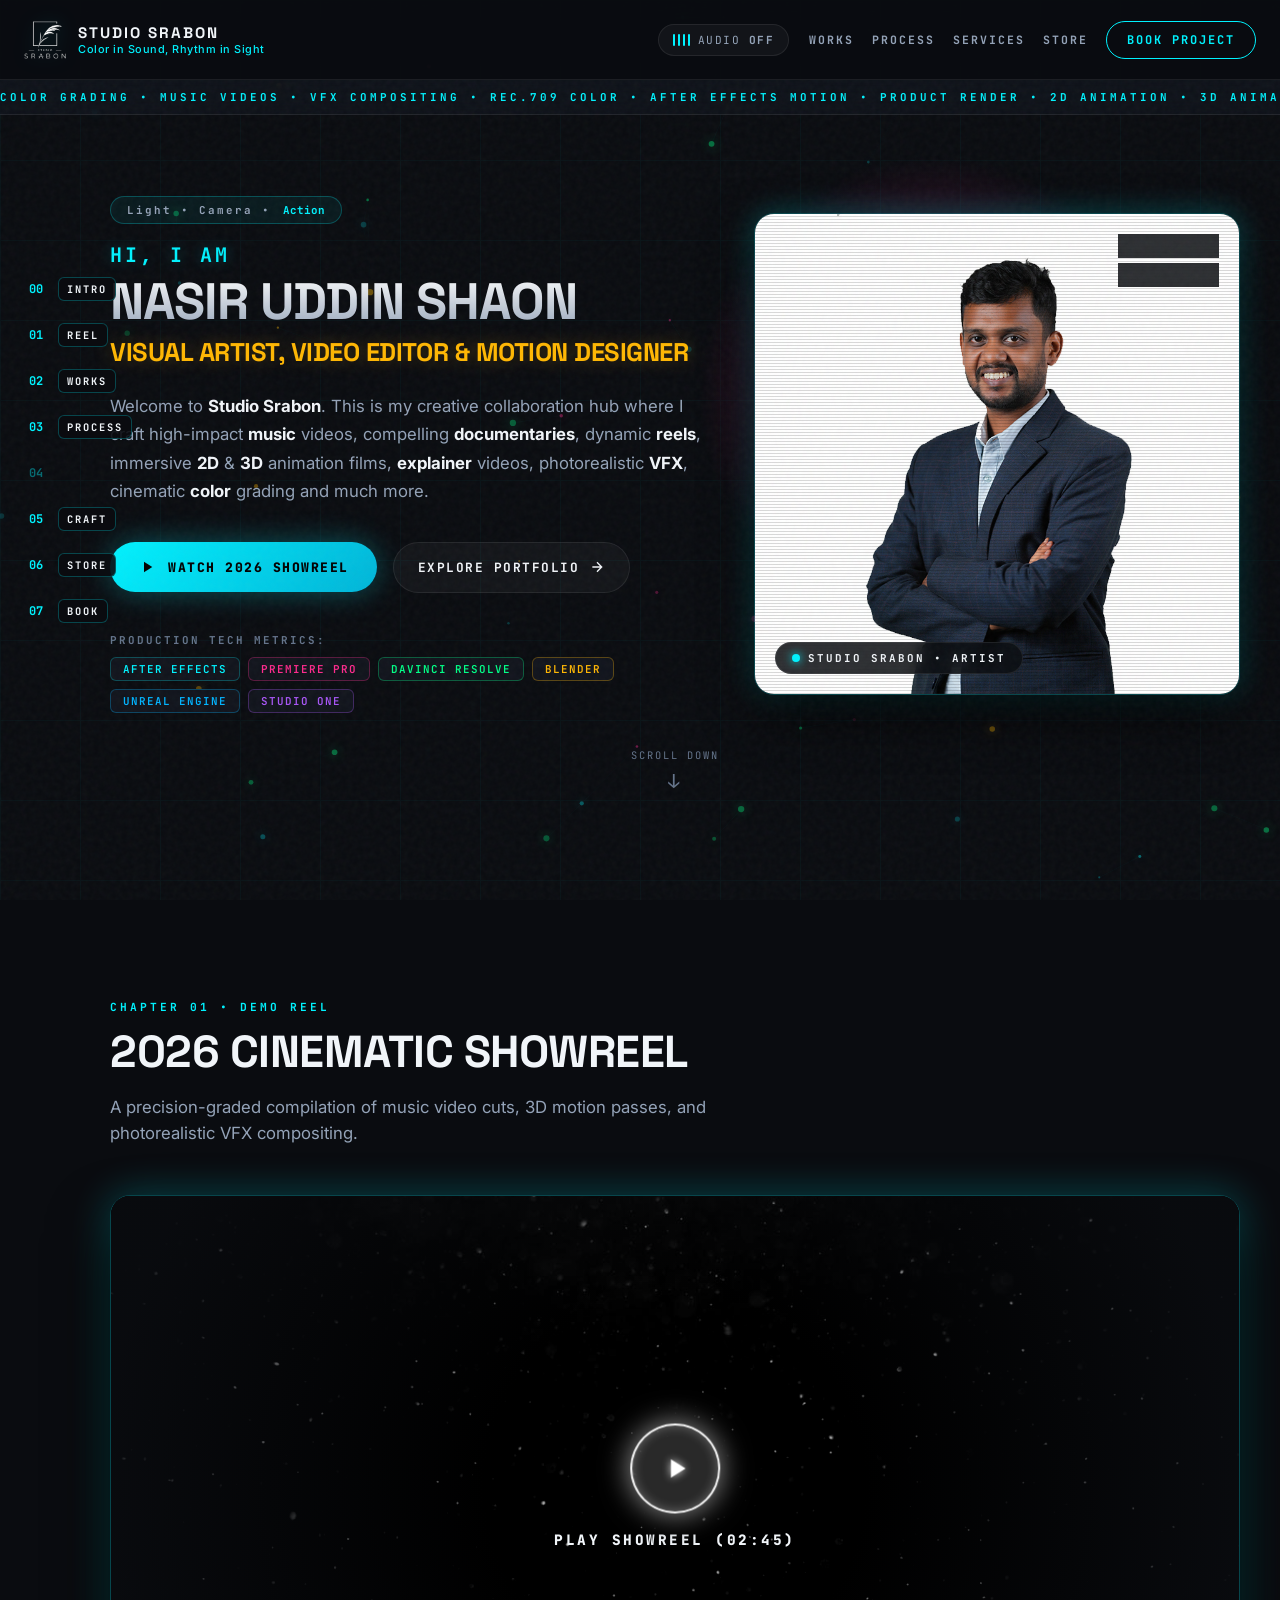
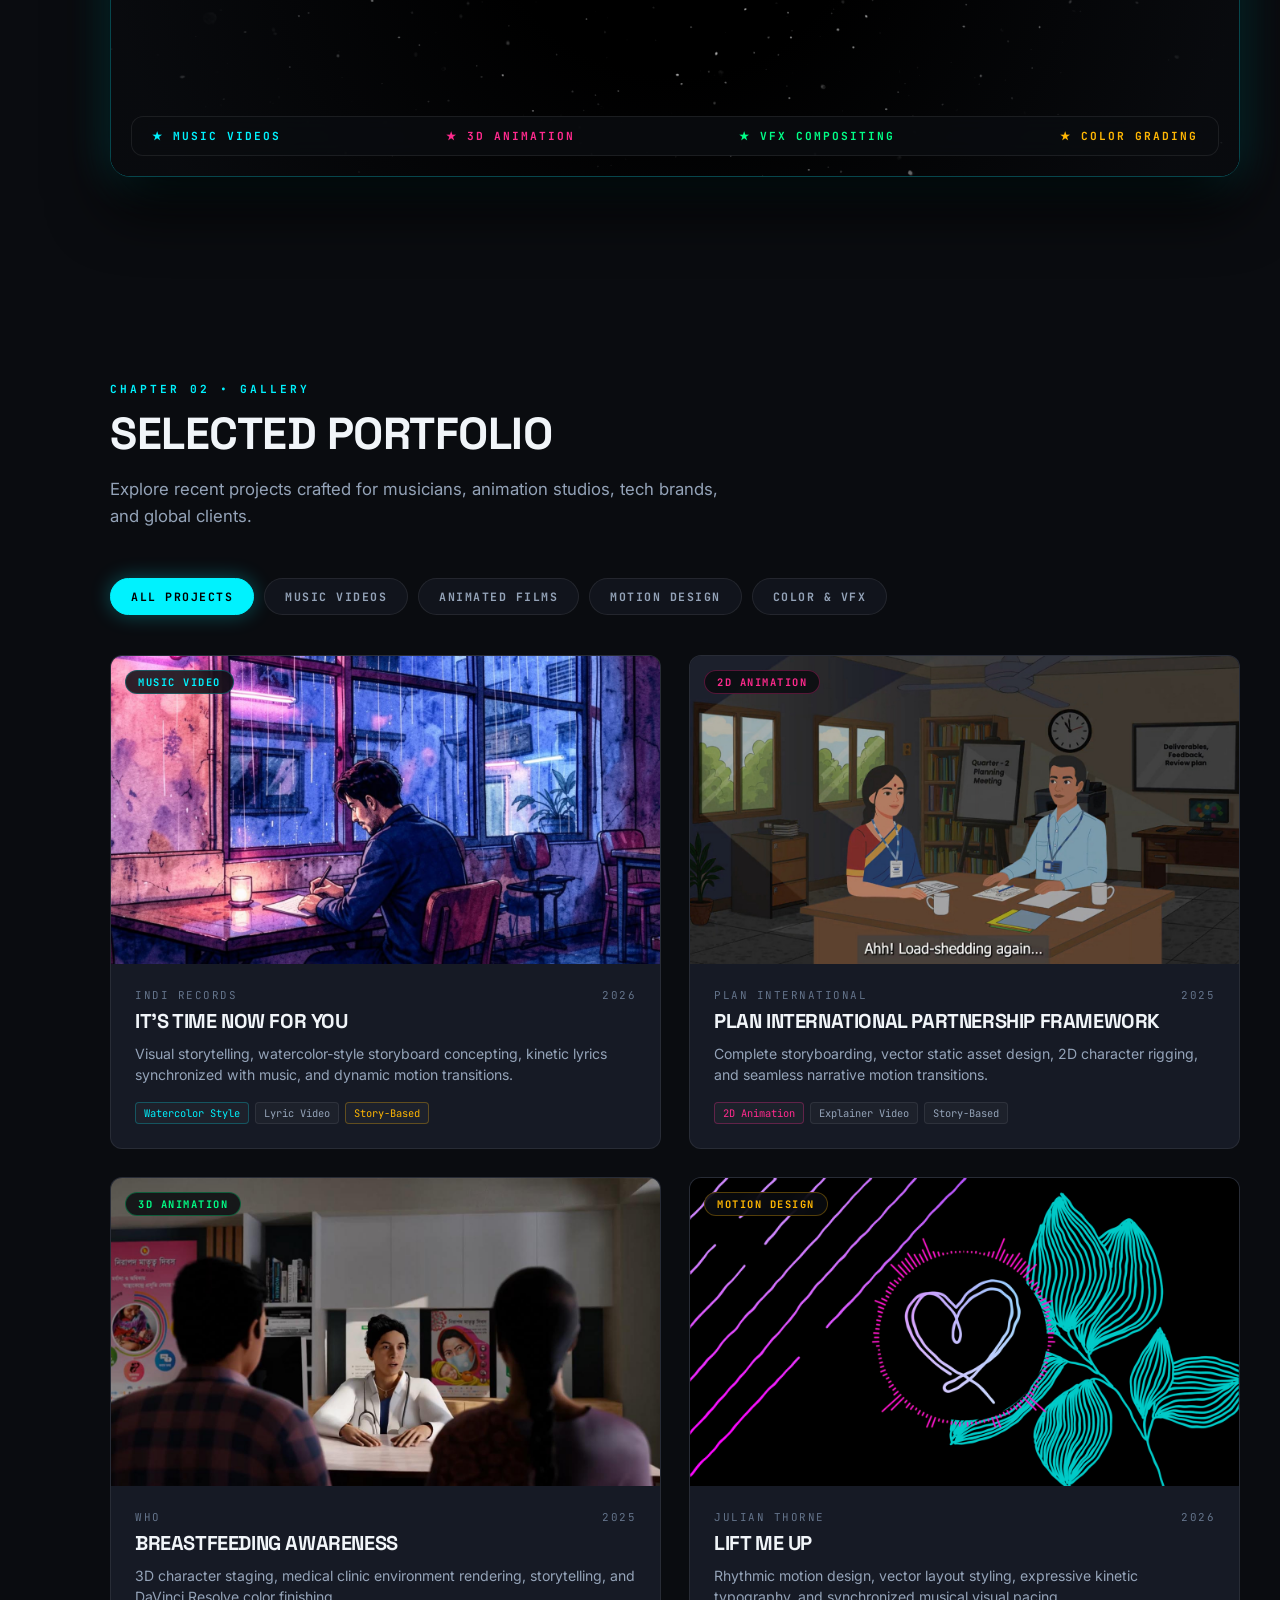
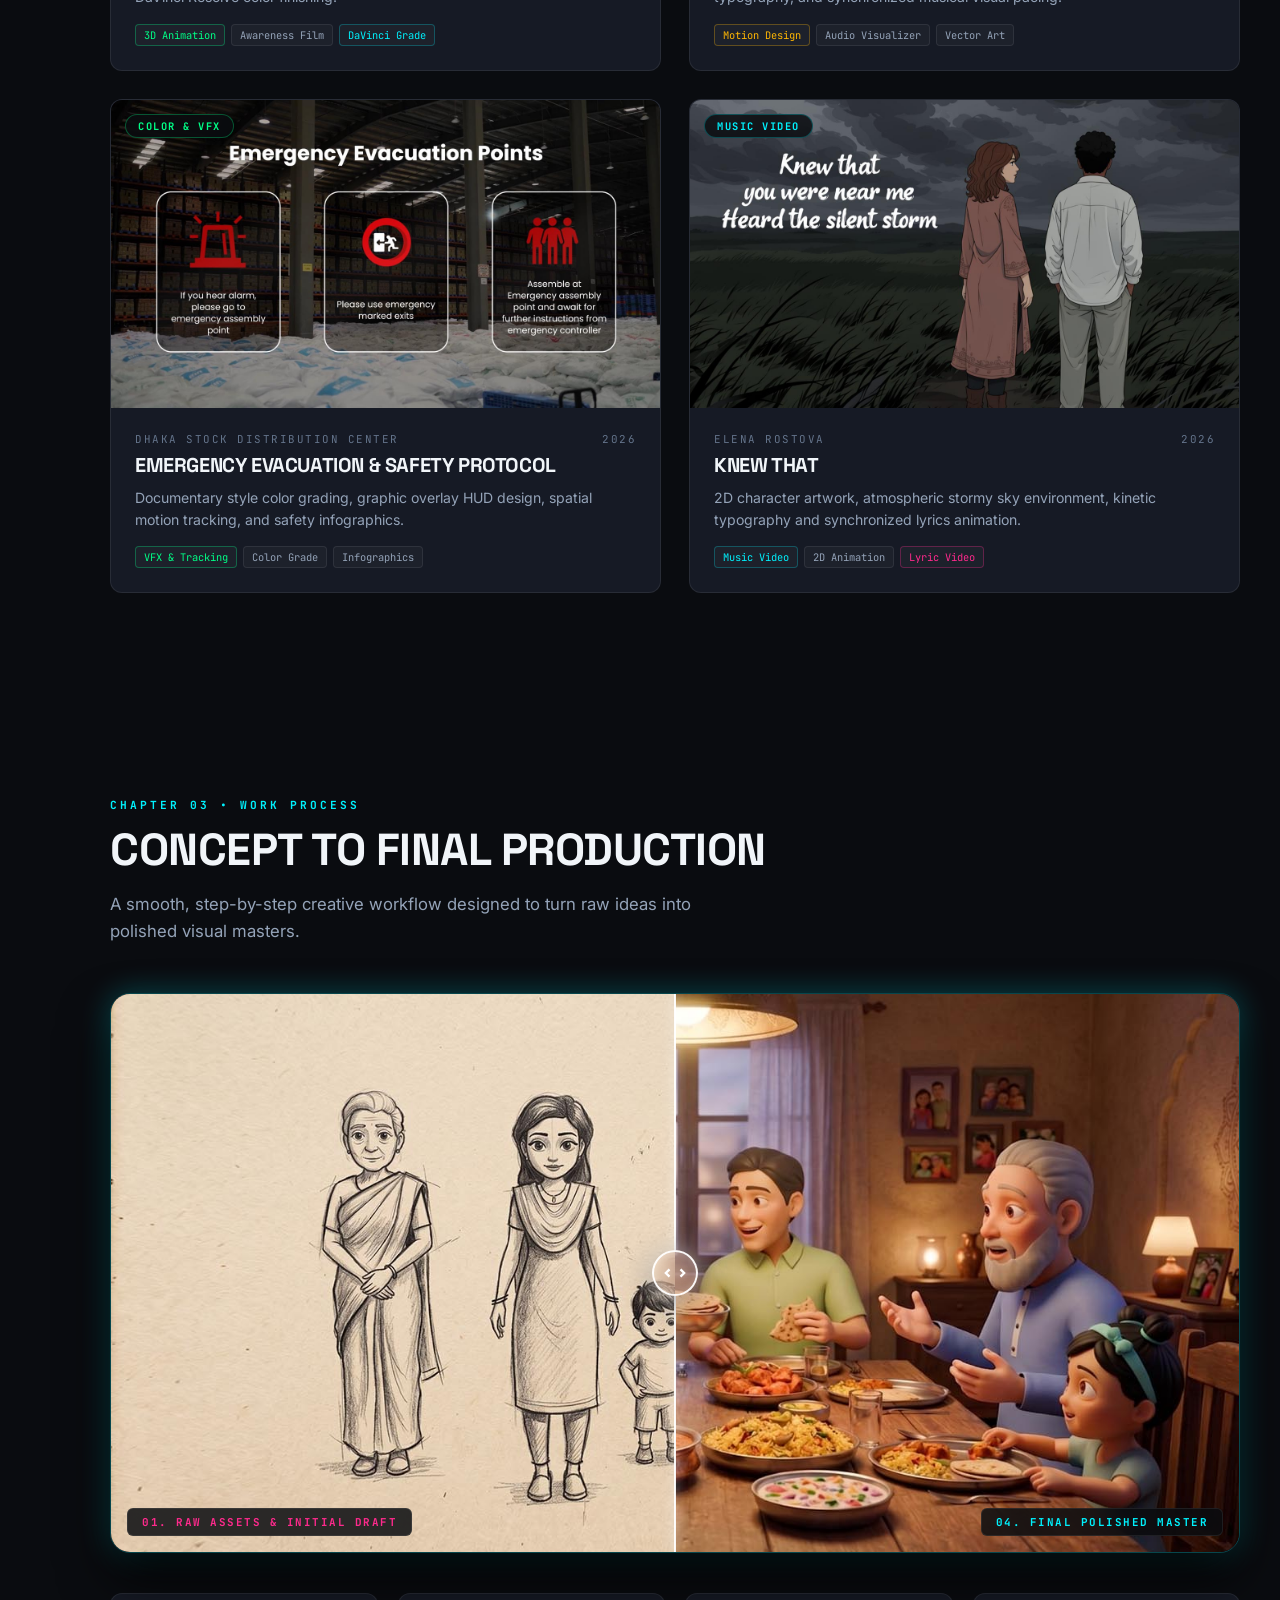
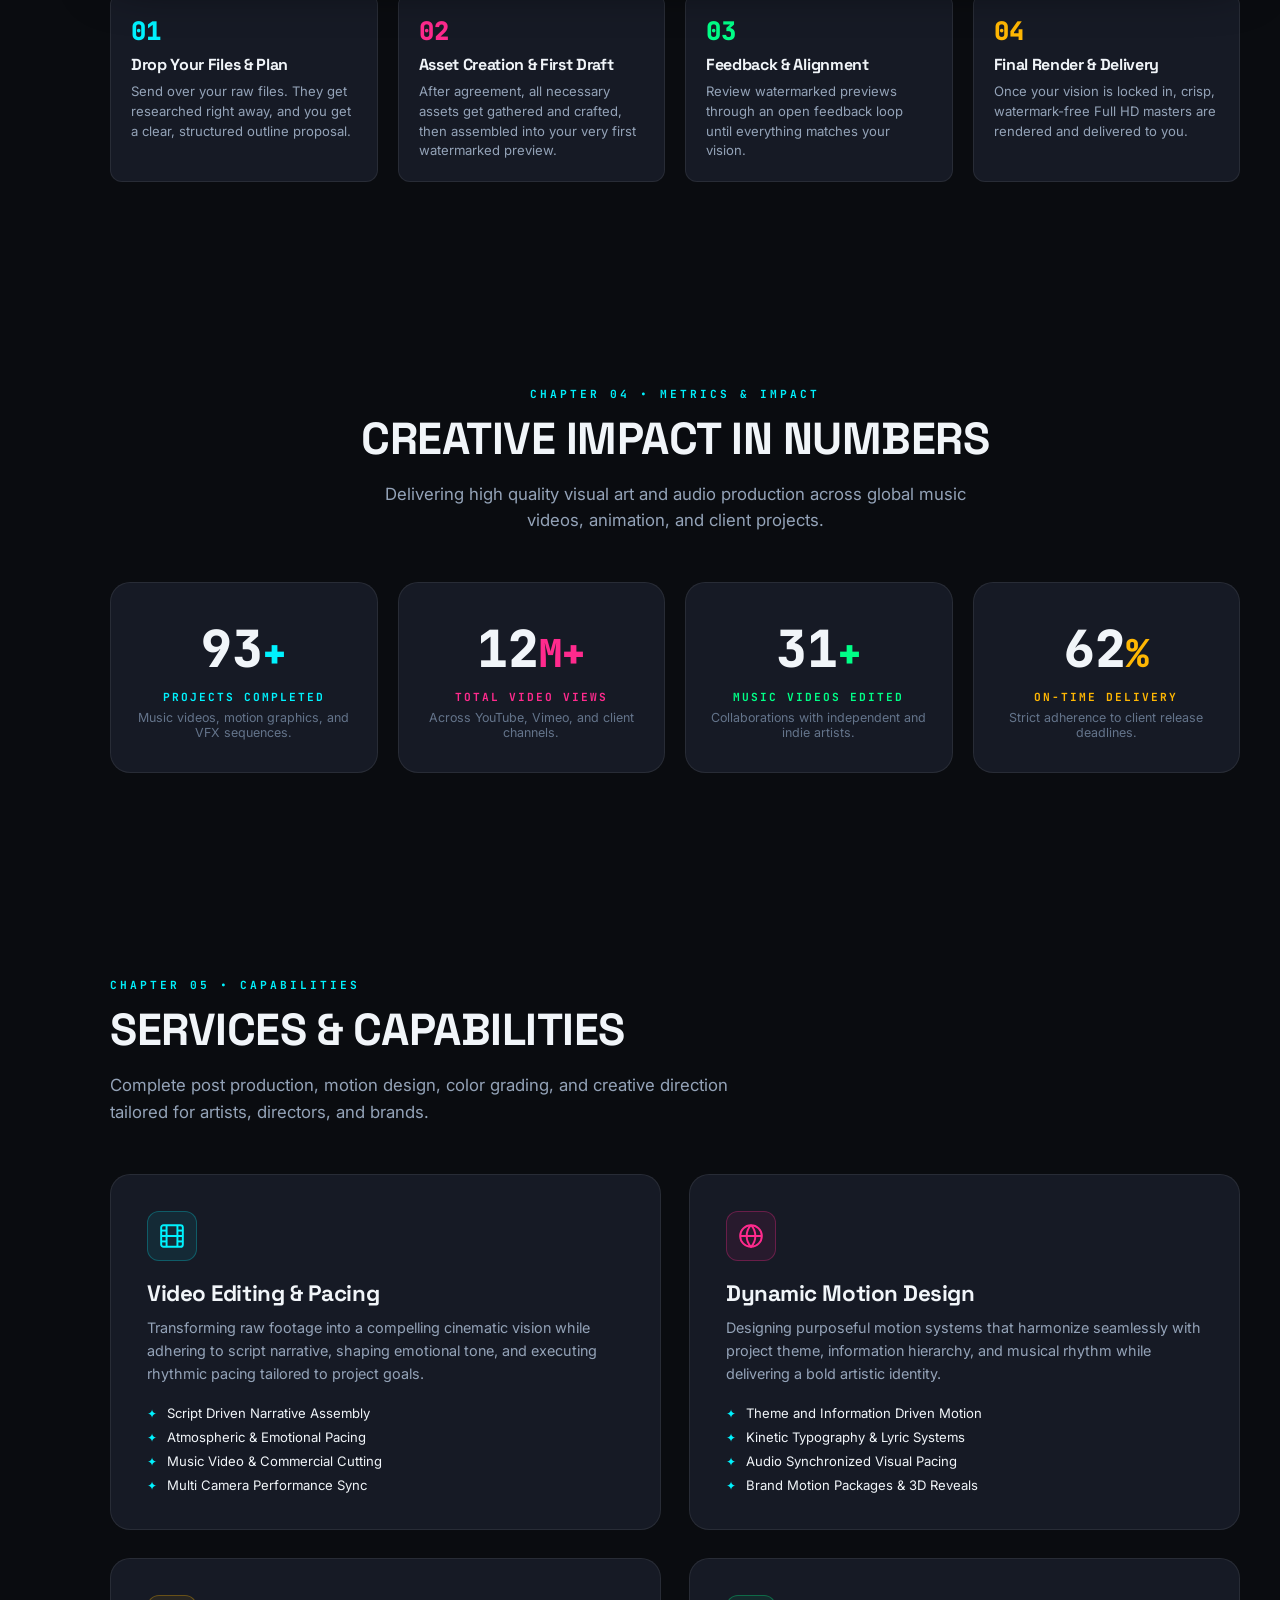
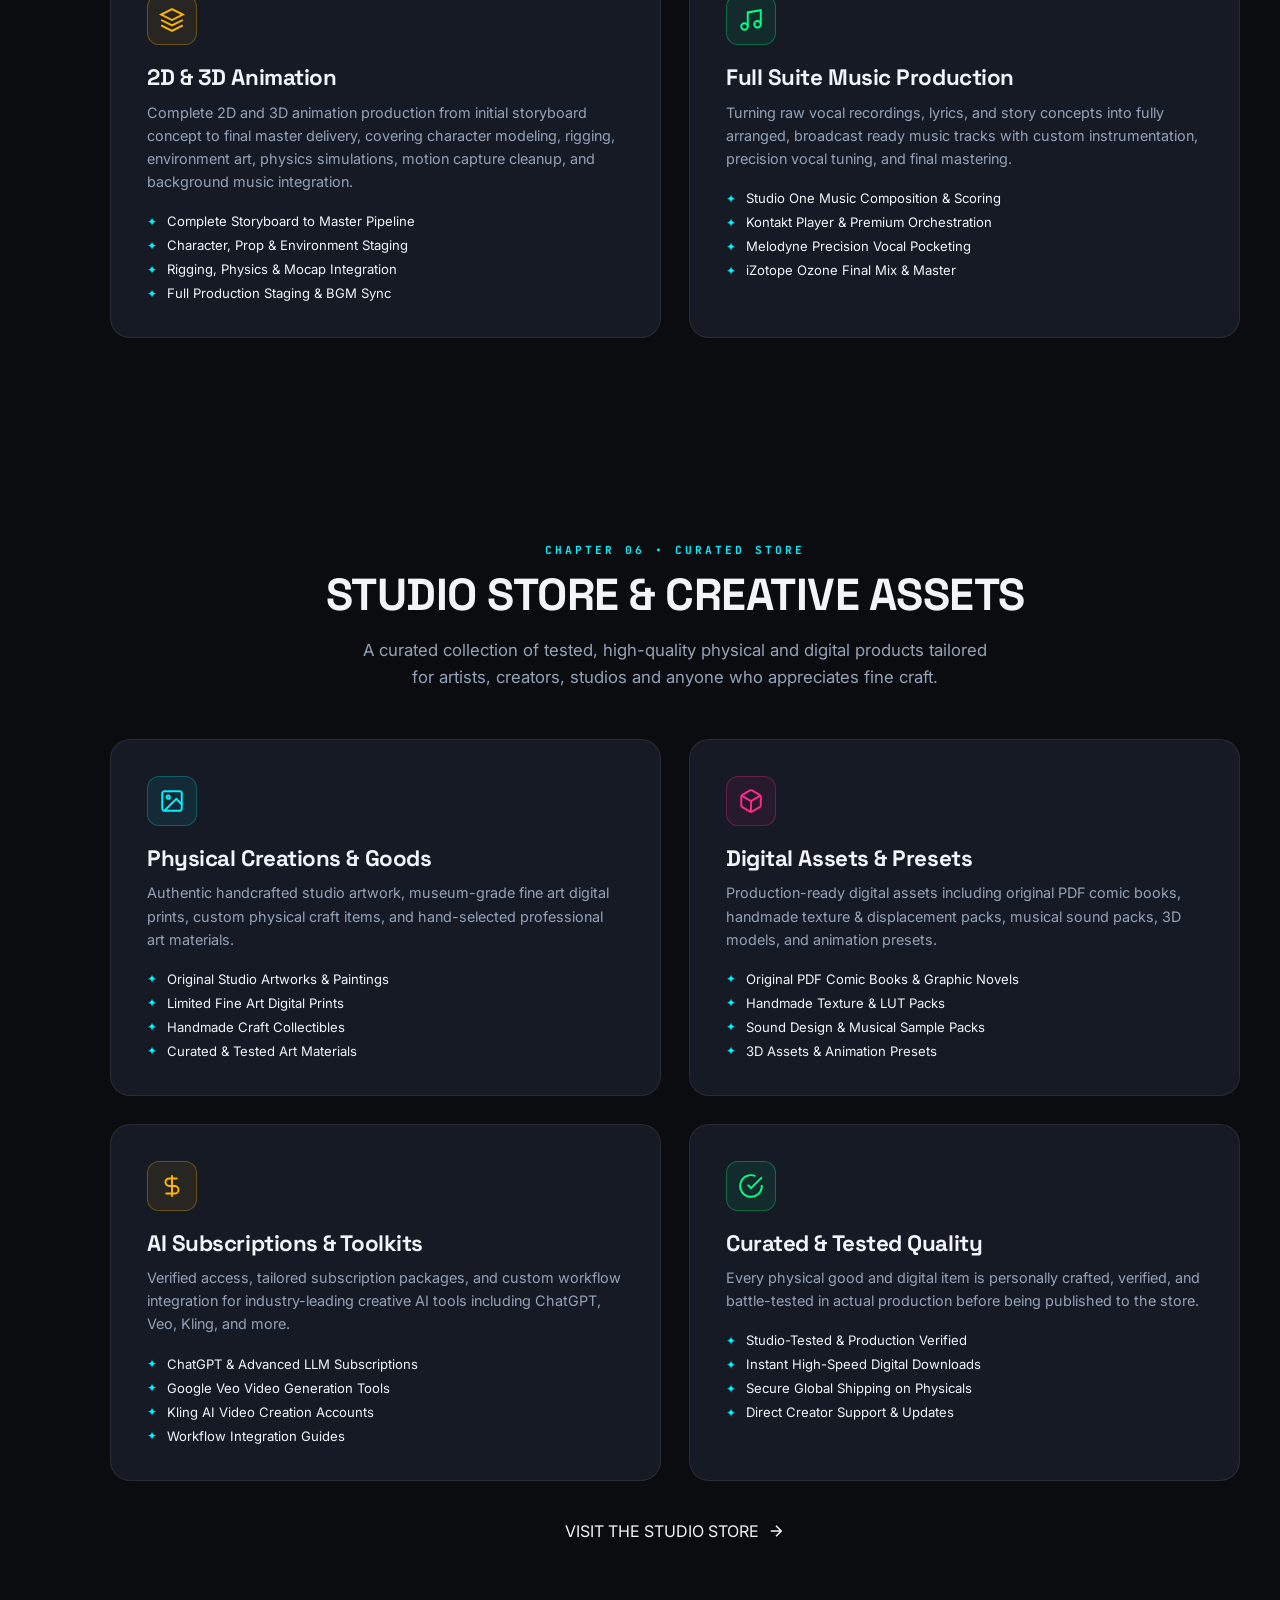
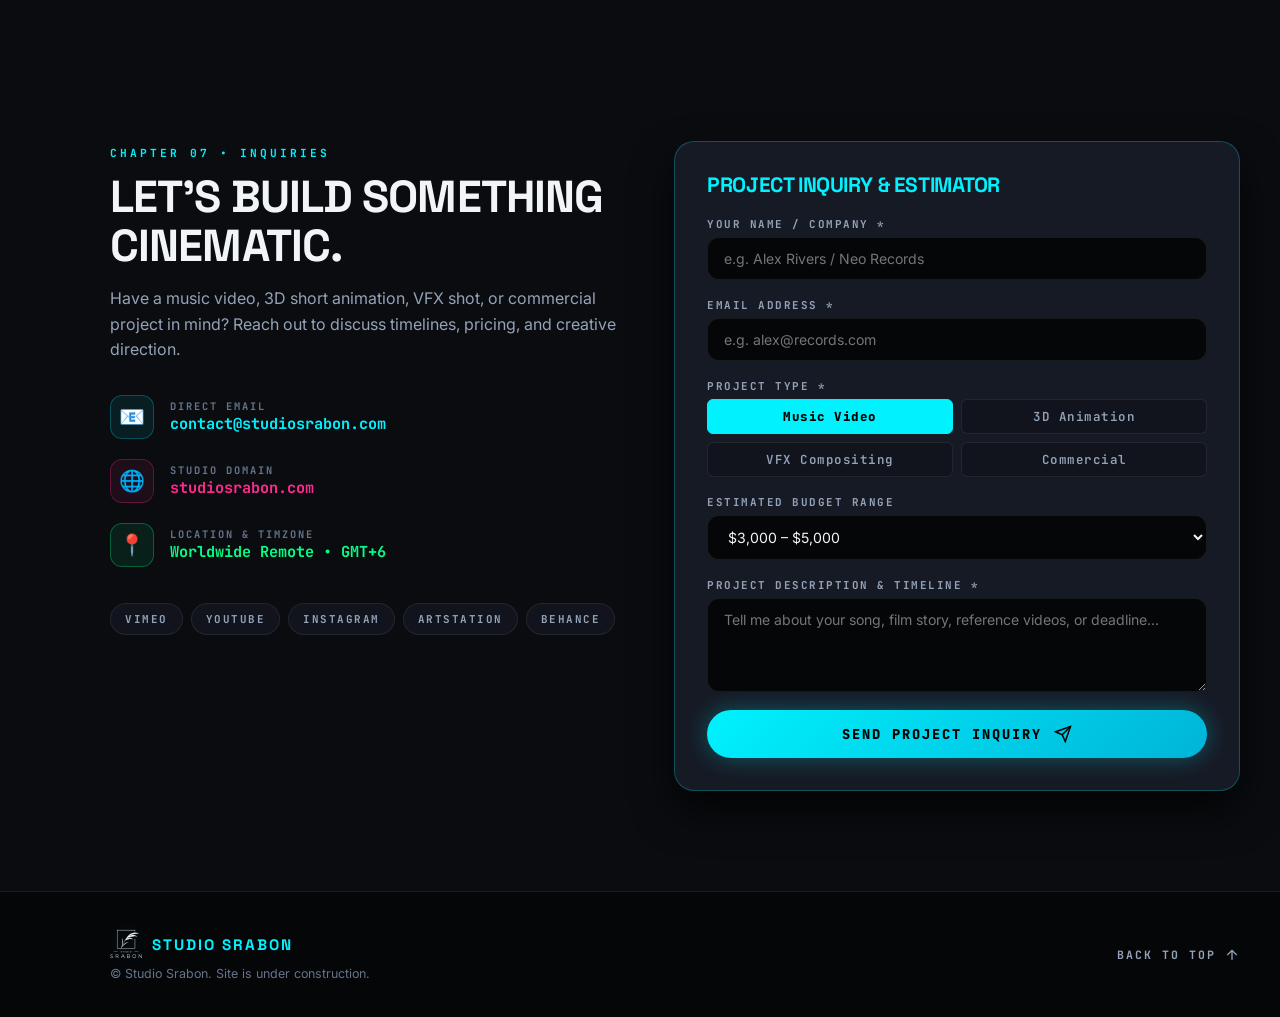
==== commit a8f8c8bb: "Added a store system" ====
--- a/index.html
+++ b/index.html
@@ -141,10 +141,10 @@
 
         <!-- Navigation Links -->
         <nav class="desktop-nav" aria-label="Main Navigation">
-          <a href="#ch-reel" class="nav-link">SHOWREEL</a>
           <a href="#ch-works" class="nav-link">WORKS</a>
           <a href="#ch-process" class="nav-link">PROCESS</a>
           <a href="#ch-services" class="nav-link">SERVICES</a>
+          <a href="#ch-store" class="nav-link">STORE</a>
           <a href="#ch-contact" class="btn-contact-nav">BOOK PROJECT</a>
         </nav>
 
@@ -164,9 +164,9 @@
         <a href="#ch-reel" class="mobile-link"><span>01</span> SHOWREEL</a>
         <a href="#ch-works" class="mobile-link"><span>02</span> FEATURED WORKS</a>
         <a href="#ch-process" class="mobile-link"><span>03</span> WORK PROCESS</a>
-        <a href="#ch-testimonials" class="mobile-link"><span>04</span> TESTIMONIALS</a>
+        <a href="#ch-metrics" class="mobile-link"><span>04</span> METRICS &amp; IMPACT</a>
         <a href="#ch-services" class="mobile-link"><span>05</span> SERVICES</a>
-        <a href="#ch-numbers" class="mobile-link"><span>06</span> CREATIVE METRICS</a>
+        <a href="#ch-store" class="mobile-link"><span>06</span> CURATED STORE</a>
         <a href="#ch-contact" class="mobile-link"><span>07</span> CONTACT &amp; BOOKING</a>
       </nav>
       <div class="drawer-footer">
@@ -191,14 +191,14 @@
       <li data-ch="ch-process">
         <a href="#ch-process"><span class="ch-num">03</span><span class="ch-title">PROCESS</span></a>
       </li>
-      <li data-ch="ch-testimonials">
-        <a href="#ch-testimonials"><span class="ch-num">04</span><span class="ch-title">REVIEWS</span></a>
+      <li data-ch="ch-metrics">
+        <a href="#ch-metrics"><span class="ch-num">04</span><span class="ch-title">METRICS</span></a>
       </li>
       <li data-ch="ch-services">
         <a href="#ch-services"><span class="ch-num">05</span><span class="ch-title">CRAFT</span></a>
       </li>
-      <li data-ch="ch-numbers">
-        <a href="#ch-numbers"><span class="ch-num">06</span><span class="ch-title">METRICS</span></a>
+      <li data-ch="ch-store">
+        <a href="#ch-store"><span class="ch-num">06</span><span class="ch-title">STORE</span></a>
       </li>
       <li data-ch="ch-contact">
         <a href="#ch-contact"><span class="ch-num">07</span><span class="ch-title">BOOK</span></a>
@@ -358,7 +358,7 @@
             <div class="card-media">
               <img src="./assets/top6projects/project1.jpg" alt="It's time now for you - Watercolor Style Music Video" class="card-thumb" />
               <div class="card-media-overlay">
-                <button class="btn-watch-modal" data-title="It's time now for you - Watercolor style music video" data-video="p1" data-cat="Music Video / VFX" data-desc="A story-driven watercolor-style lyric music video crafted with full storyboard visualization, custom artistic textures, rhythmic typography synchronized to the beat, and fluid motion transitions.<br><a href='https://www.youtube.com' target='_blank' rel='noopener noreferrer'>Click here to see full video</a>" data-tools="Photoshop, After Effects">
+                <button class="btn-watch-modal" data-title="IT'S TIME NOW FOR YOU - WATERCOLOR STYLE MUSIC VIDEO" data-video="p1" data-cat="Music Video / VFX" data-desc="A story-driven watercolor-style lyric music video crafted with full storyboard visualization, custom artistic textures, rhythmic typography synchronized to the beat, and fluid motion transitions.<br><a href='https://www.youtube.com' target='_blank' rel='noopener noreferrer'>Click here to see full video</a>" data-tools="Photoshop, After Effects">
                   <svg viewBox="0 0 24 24" fill="none" stroke="currentColor" stroke-width="2"><path d="M15 3h6v6M9 21H3v-6M21 3l-7 7M3 21l7-7"/></svg>
                   <span>VIEW PROJECT</span>
                 </button>
@@ -370,7 +370,7 @@
                 <span class="card-client">INDI RECORDS</span>
                 <span class="card-year">2026</span>
               </div>
-              <h3 class="card-title">It's time now for you</h3>
+              <h3 class="card-title">IT'S TIME NOW FOR YOU</h3>
               <p class="card-excerpt">Visual storytelling, watercolor-style storyboard concepting, kinetic lyrics synchronized with music, and dynamic motion transitions.</p>
               <div class="card-tags">
                 <span class="tag-cyan">Watercolor Style</span><span>Lyric Video</span><span class="tag-amber">Story-Based</span>
@@ -408,7 +408,7 @@
             <div class="card-media">
               <img src="./assets/top6projects/project3.jpg" alt="WHO Breastfeeding Awareness Animation Short Film" class="card-thumb" />
               <div class="card-media-overlay">
-                <button class="btn-watch-modal" data-title="BREASTFEEDING AWARENESS ANIMATION SHORT FILM" data-video="p3" data-cat="3D ANIMATION / VFX" data-desc="A story-driven 3D animated awareness short film produced for the World Health Organization (WHO), featuring expressive character modeling, custom 3D scene environments, and emotional narrative pacing.<br><a href='https://www.youtube.com' target='_blank' rel='noopener noreferrer'>Click here to see full video</a>" data-tools="Blender, DaVinci Resolve">
+                <button class="btn-watch-modal" data-title="BREASTFEEDING AWARENESS ANIMATION SHORT FILM" data-video="p3" data-cat="3D ANIMATION / COLOR GRADING" data-desc="A story-driven 3D animated awareness short film produced for the World Health Organization (WHO), featuring expressive character modeling, custom 3D scene environments, and emotional narrative pacing.<br><a href='https://www.youtube.com' target='_blank' rel='noopener noreferrer'>Click here to see full video</a>" data-tools="Blender, DaVinci Resolve">
                   <svg viewBox="0 0 24 24" fill="none" stroke="currentColor" stroke-width="2"><path d="M15 3h6v6M9 21H3v-6M21 3l-7 7M3 21l7-7"/></svg>
                   <span>VIEW PROJECT</span>
                 </button>
@@ -420,7 +420,7 @@
                 <span class="card-client">WHO</span>
                 <span class="card-year">2025</span>
               </div>
-              <h3 class="card-title">BREASTFEEDING AWARENESS ANIMATION SHORT FILM</h3>
+              <h3 class="card-title">BREASTFEEDING AWARENESS</h3>
               <p class="card-excerpt">3D character staging, medical clinic environment rendering, storytelling, and DaVinci Resolve color finishing.</p>
               <div class="card-tags">
                 <span class="tag-green">3D Animation</span><span>Awareness Film</span><span class="tag-cyan">DaVinci Grade</span>
@@ -433,7 +433,7 @@
             <div class="card-media">
               <img src="./assets/top6projects/project4.jpg" alt="Lift Me Up - Motion Design & Audio Visualizer" class="card-thumb" />
               <div class="card-media-overlay">
-                <button class="btn-watch-modal" data-title="LIFT ME UP - Motion Design Visualizer" data-video="p4" data-cat="Music Video / Motion Design" data-desc="An energetic motion design and lyric visualizer piece featuring vibrant vector art, custom kinetic typography, and fluid After Effects animations tuned to musical transitions." data-tools="Illustrator, After Effects">
+                <button class="btn-watch-modal" data-title="LIFT ME UP - MOTION DESIGN VISUALIZER" data-video="p4" data-cat="Music Video / Motion Design" data-desc="An energetic motion design and lyric visualizer piece featuring vibrant vector art, custom kinetic typography, and fluid After Effects animations tuned to musical transitions." data-tools="Illustrator, After Effects">
                   <svg viewBox="0 0 24 24" fill="none" stroke="currentColor" stroke-width="2"><path d="M15 3h6v6M9 21H3v-6M21 3l-7 7M3 21l7-7"/></svg>
                   <span>VIEW PROJECT</span>
                 </button>
@@ -442,7 +442,7 @@
             </div>
             <div class="card-info">
               <div class="card-meta">
-                <span class="card-client">PLAN INTERNATIONAL</span>
+                <span class="card-client">JULIAN THORNE</span>
                 <span class="card-year">2026</span>
               </div>
               <h3 class="card-title">LIFT ME UP</h3>
@@ -458,7 +458,7 @@
             <div class="card-media">
               <img src="./assets/top6projects/project5.jpg" alt="Warehouse Emergency Evacuation and Safety Protocol" class="card-thumb" />
               <div class="card-media-overlay">
-                <button class="btn-watch-modal" data-title="Warehouse Emergency Evacuation & Safety Protocol" data-video="p5" data-cat="2D ANIMATION / VFX" data-desc="A professional industrial facility video featuring After Effects color grading, motion-tracked hazard highlight cards, custom UI graphic callouts, and safety protocol instructions." data-tools="Photoshop, Illustrator, After Effects">
+                <button class="btn-watch-modal" data-title="WAREHOUSE EMERGENCY EVACUATION & SAFETY PROTOCOL" data-video="p5" data-cat="COLOR GRADING / MOTION DESIGN" data-desc="A professional industrial facility video featuring After Effects color grading, motion-tracked hazard highlight cards, custom UI graphic callouts, and safety protocol instructions." data-tools="Photoshop, Illustrator, After Effects">
                   <svg viewBox="0 0 24 24" fill="none" stroke="currentColor" stroke-width="2"><path d="M15 3h6v6M9 21H3v-6M21 3l-7 7M3 21l7-7"/></svg>
                   <span>VIEW PROJECT</span>
                 </button>
@@ -470,8 +470,8 @@
                 <span class="card-client">DHAKA STOCK DISTRIBUTION CENTER</span>
                 <span class="card-year">2026</span>
               </div>
-              <h3 class="card-title">Warehouse Emergency Evacuation & Safety Protocol</h3>
-              <p class="card-excerpt">Commercial live-action color grading, graphic overlay HUD design, spatial motion tracking, and safety infographics.</p>
+              <h3 class="card-title">EMERGENCY EVACUATION & SAFETY PROTOCOL</h3>
+              <p class="card-excerpt">Documentary style color grading, graphic overlay HUD design, spatial motion tracking, and safety infographics.</p>
               <div class="card-tags">
                 <span class="tag-green">VFX & Tracking</span><span>Color Grade</span><span>Infographics</span>
               </div>
@@ -483,7 +483,7 @@
             <div class="card-media">
               <img src="./assets/top6projects/project6.jpg" alt="Elena Rostova - Knew That Animated Lyric Music Video" class="card-thumb" />
               <div class="card-media-overlay">
-                <button class="btn-watch-modal" data-title="KNEW THAT - Official Animated Lyric Music Video" data-video="p6" data-cat="2D ANIMATION / VFX" data-desc="An emotive 2D animated lyric music video for Elena Rostova, featuring dramatic mood lighting, parallax grass and cloud animation, and lyrical typography synced to orchestral pacing.<br><a href='https://www.youtube.com' target='_blank' rel='noopener noreferrer'>Click here to see full video</a>" data-tools="Photoshop, After Effects">
+                <button class="btn-watch-modal" data-title="KNEW THAT - OFFICIAL ANIMATED LYRIC MUSIC VIDEO" data-video="p6" data-cat="2D ANIMATION / VFX" data-desc="An emotive 2D animated lyric music video for Elena Rostova, featuring dramatic mood lighting, parallax grass and cloud animation, and lyrical typography synced to orchestral pacing.<br><a href='https://www.youtube.com' target='_blank' rel='noopener noreferrer'>Click here to see full video</a>" data-tools="Photoshop, After Effects">
                   <svg viewBox="0 0 24 24" fill="none" stroke="currentColor" stroke-width="2"><path d="M15 3h6v6M9 21H3v-6M21 3l-7 7M3 21l7-7"/></svg>
                   <span>VIEW PROJECT</span>
                 </button>
@@ -496,7 +496,7 @@
                 <span class="card-year">2026</span>
               </div>
               <h3 class="card-title">KNEW THAT</h3>
-              <p class="card-excerpt">2D character artwork, atmospheric stormy sky environment, wind-blown motion layers, and kinetic typography.</p>
+              <p class="card-excerpt">2D character artwork, atmospheric stormy sky environment, kinetic typography and synchronized lyrics animation.</p>
               <div class="card-tags">
                 <span class="tag-cyan">Music Video</span><span>2D Animation</span><span class="tag-magenta">Lyric Video</span>
               </div>
@@ -564,84 +564,40 @@
     </section>
 
     <!-- ============================================================
-         CHAPTER 04: CLIENT REVIEWS & TESTIMONIALS
+         CHAPTER 04: CREATIVE METRICS & IMPACT
          ============================================================ -->
-    <section class="chapter-section ch-testimonials" id="ch-testimonials" aria-labelledby="testimonials-heading">
+    <section class="chapter-section ch-numbers" id="ch-metrics" aria-labelledby="metrics-heading">
       <div class="section-container">
-        <div class="section-head">
-          <span class="ch-badge">CHAPTER 04 &bull; TESTIMONIALS</span>
-          <h2 id="testimonials-heading" class="section-title">CLIENT REVIEWS &amp; FEEDBACK</h2>
-          <p class="section-subtitle">Real experiences from music artists, film directors, and global brand partners.</p>
-        </div>
-
-        <div class="testimonials-grid">
-          <article class="testimonial-card card-cyan-border">
-            <div class="t-card-header">
-              <div class="t-stars" aria-label="5 out of 5 stars">★★★★★</div>
-              <span class="t-badge t-cyan-badge">MUSIC VIDEO</span>
-            </div>
-            <p class="t-quote">
-              &ldquo;Nasir took our synthwave track and built a futuristic visual masterpiece. The 3D hologram VFX and After Effects motion grade exceeded all expectations.&rdquo;
-            </p>
-            <div class="t-author">
-              <div class="t-avatar avatar-cyan">MV</div>
-              <div class="t-meta">
-                <h4 class="t-name">Marcus Vance</h4>
-                <span class="t-role">Lead Artist &bull; Synthwave Records</span>
-              </div>
-            </div>
-          </article>
-
-          <article class="testimonial-card card-magenta-border">
-            <div class="t-card-header">
-              <div class="t-stars" aria-label="5 out of 5 stars">★★★★★</div>
-              <span class="t-badge t-magenta-badge">3D ANIMATION</span>
-            </div>
-            <p class="t-quote">
-              &ldquo;The level of detail in the 3D character animation and environment lighting for Chronos 2099 was world-class. Absolute master of visual storytelling.&rdquo;
-            </p>
-            <div class="t-author">
-              <div class="t-avatar avatar-magenta">ER</div>
-              <div class="t-meta">
-                <h4 class="t-name">Elena Rostova</h4>
-                <span class="t-role">Animation Director &bull; Indie Film Lab</span>
-              </div>
-            </div>
-          </article>
-
-          <article class="testimonial-card card-amber-border">
-            <div class="t-card-header">
-              <div class="t-stars" aria-label="5 out of 5 stars">★★★★★</div>
-              <span class="t-badge t-amber-badge">COMMERCIAL</span>
-            </div>
-            <p class="t-quote">
-              &ldquo;Studio Srabon delivered our luxury commercial on a super tight deadline without sacrificing an ounce of render quality. Liquid gold simulation was stunning!&rdquo;
-            </p>
-            <div class="t-author">
-              <div class="t-avatar avatar-amber">JT</div>
-              <div class="t-meta">
-                <h4 class="t-name">Julian Thorne</h4>
-                <span class="t-role">Creative Director &bull; Aetheria Luxury</span>
-              </div>
-            </div>
-          </article>
-
-          <article class="testimonial-card card-green-border">
-            <div class="t-card-header">
-              <div class="t-stars" aria-label="5 out of 5 stars">★★★★★</div>
-              <span class="t-badge t-green-badge">VFX &amp; CGI</span>
-            </div>
-            <p class="t-quote">
-              &ldquo;Seamless green screen compositing and tracking for Kinetic Storm. He blended our live actors with CG lightning effects effortlessly.&rdquo;
-            </p>
-            <div class="t-author">
-              <div class="t-avatar avatar-green">SJ</div>
-              <div class="t-meta">
-                <h4 class="t-name">Sarah Jenkins</h4>
-                <span class="t-role">Executive Producer &bull; Apex Pictures</span>
-              </div>
-            </div>
-          </article>
+        <div class="section-head text-center">
+          <span class="ch-badge">CHAPTER 04 &bull; METRICS &amp; IMPACT</span>
+          <h2 id="metrics-heading" class="section-title">CREATIVE IMPACT IN NUMBERS</h2>
+          <p class="section-subtitle">Delivering high quality visual art and audio production across global music videos, animation, and client projects.</p>
+        </div>
+
+        <div class="metrics-grid">
+          <div class="metric-card card-cyan-accent">
+            <span class="metric-val" data-target="150">0</span><span class="metric-plus text-cyan">+</span>
+            <span class="metric-label cyan-txt">PROJECTS COMPLETED</span>
+            <p class="metric-sub">Music videos, motion graphics, and VFX sequences.</p>
+          </div>
+
+          <div class="metric-card card-magenta-accent">
+            <span class="metric-val" data-target="12">0</span><span class="metric-plus text-magenta">M+</span>
+            <span class="metric-label magenta-txt">TOTAL VIDEO VIEWS</span>
+            <p class="metric-sub">Across YouTube, Vimeo, and client channels.</p>
+          </div>
+
+          <div class="metric-card card-green-accent">
+            <span class="metric-val" data-target="45">0</span><span class="metric-plus text-green">+</span>
+            <span class="metric-label green-txt">MUSIC VIDEOS EDITED</span>
+            <p class="metric-sub">Collaborations with independent and indie artists.</p>
+          </div>
+
+          <div class="metric-card card-amber-accent">
+            <span class="metric-val" data-target="99">0</span><span class="metric-plus text-amber">%</span>
+            <span class="metric-label amber-txt">ON-TIME DELIVERY</span>
+            <p class="metric-sub">Strict adherence to client release deadlines.</p>
+          </div>
         </div>
       </div>
     </section>
@@ -654,106 +610,153 @@
         <div class="section-head">
           <span class="ch-badge">CHAPTER 05 &bull; CAPABILITIES</span>
           <h2 id="services-heading" class="section-title">SERVICES &amp; CAPABILITIES</h2>
-          <p class="section-subtitle">Full-suite post-production, motion design, color grading, and creative direction tailored for artists, directors, and brands.</p>
+          <p class="section-subtitle">Complete post production, motion design, color grading, and creative direction tailored for artists, directors, and brands.</p>
         </div>
 
         <div class="services-grid">
 
+          <!-- Service 1: Video Editing & Pacing -->
           <div class="service-card card-cyan-border">
             <div class="service-icon icon-cyan">
               <svg viewBox="0 0 24 24" fill="none" stroke="currentColor" stroke-width="1.8"><rect x="2" y="2" width="20" height="20" rx="2.18" ry="2.18"/><line x1="7" y1="2" x2="7" y2="22"/><line x1="17" y1="2" x2="17" y2="22"/><line x1="2" y1="12" x2="22" y2="12"/><line x1="2" y1="7" x2="7" y2="7"/><line x1="2" y1="17" x2="7" y2="17"/><line x1="17" y1="17" x2="22" y2="17"/><line x1="17" y1="7" x2="22" y2="7"/></svg>
             </div>
             <h3 class="service-title">Video Editing &amp; Pacing</h3>
-            <p class="service-desc">Rhythmic cutting, music sync, fast-paced transitions, sound design integration, narrative story assembly for music videos and short films.</p>
+            <p class="service-desc">Transforming raw footage into a compelling cinematic vision while adhering to script narrative, shaping emotional tone, and executing rhythmic pacing tailored to project goals.</p>
             <ul class="service-list">
-              <li>Music Video Editing</li>
-              <li>Trailer &amp; Commercial Cuts</li>
-              <li>Multi-cam Pacing &amp; Pacing</li>
-              <li>Sound Design &amp; SFX Pacing</li>
+              <li>Script Driven Narrative Assembly</li>
+              <li>Atmospheric &amp; Emotional Pacing</li>
+              <li>Music Video &amp; Commercial Cutting</li>
+              <li>Multi Camera Performance Sync</li>
             </ul>
           </div>
 
+          <!-- Service 2: Dynamic Motion Design -->
           <div class="service-card card-magenta-border">
             <div class="service-icon icon-magenta">
+              <svg viewBox="0 0 24 24" fill="none" stroke="currentColor" stroke-width="1.8"><circle cx="12" cy="12" r="10"/><path d="M12 2a14.5 14.5 0 0 0 0 20 14.5 14.5 0 0 0 0-20"/><path d="M2 12h20"/></svg>
+            </div>
+            <h3 class="service-title">Dynamic Motion Design</h3>
+            <p class="service-desc">Designing purposeful motion systems that harmonize seamlessly with project theme, information hierarchy, and musical rhythm while delivering a bold artistic identity.</p>
+            <ul class="service-list">
+              <li>Theme and Information Driven Motion</li>
+              <li>Kinetic Typography &amp; Lyric Systems</li>
+              <li>Audio Synchronized Visual Pacing</li>
+              <li>Brand Motion Packages &amp; 3D Reveals</li>
+            </ul>
+          </div>
+
+          <!-- Service 3: 2D & 3D Animation -->
+          <div class="service-card card-amber-border">
+            <div class="service-icon icon-amber">
               <svg viewBox="0 0 24 24" fill="none" stroke="currentColor" stroke-width="1.8"><polygon points="12 2 2 7 12 12 22 7 12 2"/><polyline points="2 17 12 22 22 17"/><polyline points="2 12 12 17 22 12"/></svg>
             </div>
-            <h3 class="service-title">3D Motion Graphics</h3>
-            <p class="service-desc">High-end kinetic typography, 3D abstract object animations, title reveals, promo graphics, and broadcast animation packages.</p>
+            <h3 class="service-title">2D &amp; 3D Animation</h3>
+            <p class="service-desc">Complete 2D and 3D animation production from initial storyboard concept to final master delivery, covering character modeling, rigging, environment art, physics simulations, motion capture cleanup, and background music integration.</p>
             <ul class="service-list">
-              <li>3D Logo &amp; Title Animations</li>
-              <li>Kinetic Typography &amp; HUDs</li>
-              <li>Brand Motion Systems</li>
-              <li>Abstract 3D Loop Animations</li>
+              <li>Complete Storyboard to Master Pipeline</li>
+              <li>Character, Prop &amp; Environment Staging</li>
+              <li>Rigging, Physics &amp; Mocap Integration</li>
+              <li>Full Production Staging &amp; BGM Sync</li>
             </ul>
           </div>
 
+          <!-- Service 4: Full Suite Music Production -->
           <div class="service-card card-green-border">
             <div class="service-icon icon-green">
-              <svg viewBox="0 0 24 24" fill="none" stroke="currentColor" stroke-width="1.8"><path d="M12 2v20M17 5H9.5a3.5 3.5 0 0 0 0 7h5a3.5 3.5 0 0 1 0 7H6"/></svg>
-            </div>
-            <h3 class="service-title">VFX &amp; CGI Compositing</h3>
-            <p class="service-desc">Green screen removal, environment replacement, energy &amp; fire effects, 3D camera tracking, digital object cleanups.</p>
+              <svg viewBox="0 0 24 24" fill="none" stroke="currentColor" stroke-width="1.8"><path d="M9 18V5l12-2v13"/><circle cx="6" cy="18" r="3"/><circle cx="18" cy="16" r="3"/></svg>
+            </div>
+            <h3 class="service-title">Full Suite Music Production</h3>
+            <p class="service-desc">Turning raw vocal recordings, lyrics, and story concepts into fully arranged, broadcast ready music tracks with custom instrumentation, precision vocal tuning, and final mastering.</p>
             <ul class="service-list">
-              <li>Chroma Key &amp; Rotoscoping</li>
-              <li>3D Camera Matchmoving</li>
-              <li>Particle &amp; Explosion FX</li>
-              <li>Beauty &amp; Object Cleanups</li>
+              <li>Studio One Music Composition &amp; Scoring</li>
+              <li>Kontakt Player &amp; Premium Orchestration</li>
+              <li>Melodyne Precision Vocal Pocketing</li>
+              <li>iZotope Ozone Final Mix &amp; Master</li>
             </ul>
           </div>
 
+        </div>
+      </div>
+    </section>
+
+    <!-- ============================================================
+         CHAPTER 06: CURATED STORE & CREATIVE ASSETS
+         ============================================================ -->
+    <section class="chapter-section ch-store" id="ch-store" aria-labelledby="store-heading">
+      <div class="section-container">
+        <div class="section-head text-center">
+          <span class="ch-badge">CHAPTER 06 &bull; CURATED STORE</span>
+          <h2 id="store-heading" class="section-title">STUDIO STORE &amp; CREATIVE ASSETS</h2>
+          <p class="section-subtitle">A curated collection of tested, high-quality physical and digital products tailored for artists, creators, studios and anyone who appreciates fine craft.</p>
+        </div>
+
+        <div class="services-grid">
+          <!-- Physical Products Showcase -->
+          <div class="service-card card-cyan-border">
+            <div class="service-icon icon-cyan">
+              <svg viewBox="0 0 24 24" fill="none" stroke="currentColor" stroke-width="1.8"><rect x="3" y="3" width="18" height="18" rx="2" ry="2"/><circle cx="8.5" cy="8.5" r="1.5"/><polyline points="21 15 16 10 5 21"/></svg>
+            </div>
+            <h3 class="service-title">Physical Creations &amp; Goods</h3>
+            <p class="service-desc">Authentic handcrafted studio artwork, museum-grade fine art digital prints, custom physical craft items, and hand-selected professional art materials.</p>
+            <ul class="service-list">
+              <li>Original Studio Artworks &amp; Paintings</li>
+              <li>Limited Fine Art Digital Prints</li>
+              <li>Handmade Craft Collectibles</li>
+              <li>Curated &amp; Tested Art Materials</li>
+            </ul>
+          </div>
+
+          <!-- Digital Assets & Tools Showcase -->
+          <div class="service-card card-magenta-border">
+            <div class="service-icon icon-magenta">
+              <svg viewBox="0 0 24 24" fill="none" stroke="currentColor" stroke-width="1.8"><path d="M21 16V8a2 2 0 0 0-1-1.73l-7-4a2 2 0 0 0-2 0l-7 4A2 2 0 0 0 3 8v8a2 2 0 0 0 1 1.73l7 4a2 2 0 0 0 2 0l7-4A2 2 0 0 0 21 16z"/><polyline points="3.27 6.96 12 12.01 20.73 6.96"/><line x1="12" y1="22.08" x2="12" y2="12"/></svg>
+            </div>
+            <h3 class="service-title">Digital Assets &amp; Presets</h3>
+            <p class="service-desc">Production-ready digital assets including original PDF comic books, handmade texture &amp; displacement packs, musical sound packs, 3D models, and animation presets.</p>
+            <ul class="service-list">
+              <li>Original PDF Comic Books &amp; Graphic Novels</li>
+              <li>Handmade Texture &amp; LUT Packs</li>
+              <li>Sound Design &amp; Musical Sample Packs</li>
+              <li>3D Assets &amp; Animation Presets</li>
+            </ul>
+          </div>
+
+          <!-- Subscriptions & Toolkits Showcase -->
           <div class="service-card card-amber-border">
             <div class="service-icon icon-amber">
-              <svg viewBox="0 0 24 24" fill="none" stroke="currentColor" stroke-width="1.8"><circle cx="12" cy="12" r="10"/><polygon points="10 8 16 12 10 16 10 8"/></svg>
-            </div>
-            <h3 class="service-title">Color Grading &amp; Finishing</h3>
-            <p class="service-desc">Professional color grading pass in DaVinci &amp; After Effects, skin tone preservation, custom LUT creation, Rec.709 &amp; DCI-P3 color space management.</p>
+              <svg viewBox="0 0 24 24" fill="none" stroke="currentColor" stroke-width="1.8"><path d="M12 2v20M17 5H9.5a3.5 3.5 0 0 0 0 7h5a3.5 3.5 0 0 1 0 7H6"/></svg>
+            </div>
+            <h3 class="service-title">AI Subscriptions &amp; Toolkits</h3>
+            <p class="service-desc">Verified access, tailored subscription packages, and custom workflow integration for industry-leading creative AI tools including ChatGPT, Veo, Kling, and more.</p>
             <ul class="service-list">
-              <li>DaVinci &amp; After Effects Color Pass</li>
-              <li>Film Emulation &amp; Look Creation</li>
-              <li>HDR &amp; Rec.709 Master Exports</li>
-              <li>Shot-to-Shot Color Matching</li>
+              <li>ChatGPT &amp; Advanced LLM Subscriptions</li>
+              <li>Google Veo Video Generation Tools</li>
+              <li>Kling AI Video Creation Accounts</li>
+              <li>Workflow Integration Guides</li>
             </ul>
           </div>
 
-        </div>
-      </div>
-    </section>
-
-    <!-- ============================================================
-         CHAPTER 06: CREATIVE METRICS & NUMBERS
-         ============================================================ -->
-    <section class="chapter-section ch-numbers" id="ch-numbers" aria-labelledby="numbers-heading">
-      <div class="section-container">
-        <div class="section-head text-center">
-          <span class="ch-badge">CHAPTER 06 &bull; STATS</span>
-          <h2 id="numbers-heading" class="section-title">CREATIVE IMPACT IN NUMBERS</h2>
-          <p class="section-subtitle">Delivering high quality visual art across global music videos, animation, and client projects.</p>
-        </div>
-
-        <div class="metrics-grid">
-          <div class="metric-card card-cyan-accent">
-            <span class="metric-val" data-target="150">0</span><span class="metric-plus text-cyan">+</span>
-            <span class="metric-label cyan-txt">PROJECTS COMPLETED</span>
-            <p class="metric-sub">Music videos, motion graphics, and VFX sequences.</p>
-          </div>
-
-          <div class="metric-card card-magenta-accent">
-            <span class="metric-val" data-target="12">0</span><span class="metric-plus text-magenta">M+</span>
-            <span class="metric-label magenta-txt">TOTAL VIDEO VIEWS</span>
-            <p class="metric-sub">Across YouTube, Vimeo, and client channels.</p>
-          </div>
-
-          <div class="metric-card card-green-accent">
-            <span class="metric-val" data-target="45">0</span><span class="metric-plus text-green">+</span>
-            <span class="metric-label green-txt">MUSIC VIDEOS EDITED</span>
-            <p class="metric-sub">Collaborations with independent and indie artists.</p>
-          </div>
-
-          <div class="metric-card card-amber-accent">
-            <span class="metric-val" data-target="99">0</span><span class="metric-plus text-amber">%</span>
-            <span class="metric-label amber-txt">ON-TIME DELIVERY</span>
-            <p class="metric-sub">Strict adherence to client release deadlines.</p>
-          </div>
+          <!-- Quality Assurance Card -->
+          <div class="service-card card-green-border">
+            <div class="service-icon icon-green">
+              <svg viewBox="0 0 24 24" fill="none" stroke="currentColor" stroke-width="1.8"><path d="M22 11.08V12a10 10 0 1 1-5.93-9.14"/><polyline points="22 4 12 14.01 9 11.01"/></svg>
+            </div>
+            <h3 class="service-title">Curated &amp; Tested Quality</h3>
+            <p class="service-desc">Every physical good and digital item is personally crafted, verified, and battle-tested in actual production before being published to the store.</p>
+            <ul class="service-list">
+              <li>Studio-Tested &amp; Production Verified</li>
+              <li>Instant High-Speed Digital Downloads</li>
+              <li>Secure Global Shipping on Physicals</li>
+              <li>Direct Creator Support &amp; Updates</li>
+            </ul>
+          </div>
+        </div>
+
+        <div style="text-align: center; margin-top: 40px;">
+          <a href="./store/" class="btn-primary" style="display: inline-flex; align-items: center; gap: 8px;">
+            <span>VISIT THE STUDIO STORE</span>
+            <svg viewBox="0 0 24 24" width="18" height="18" fill="none" stroke="currentColor" stroke-width="2"><path d="M5 12h14M12 5l7 7-7 7"/></svg>
+          </a>
         </div>
       </div>
     </section>
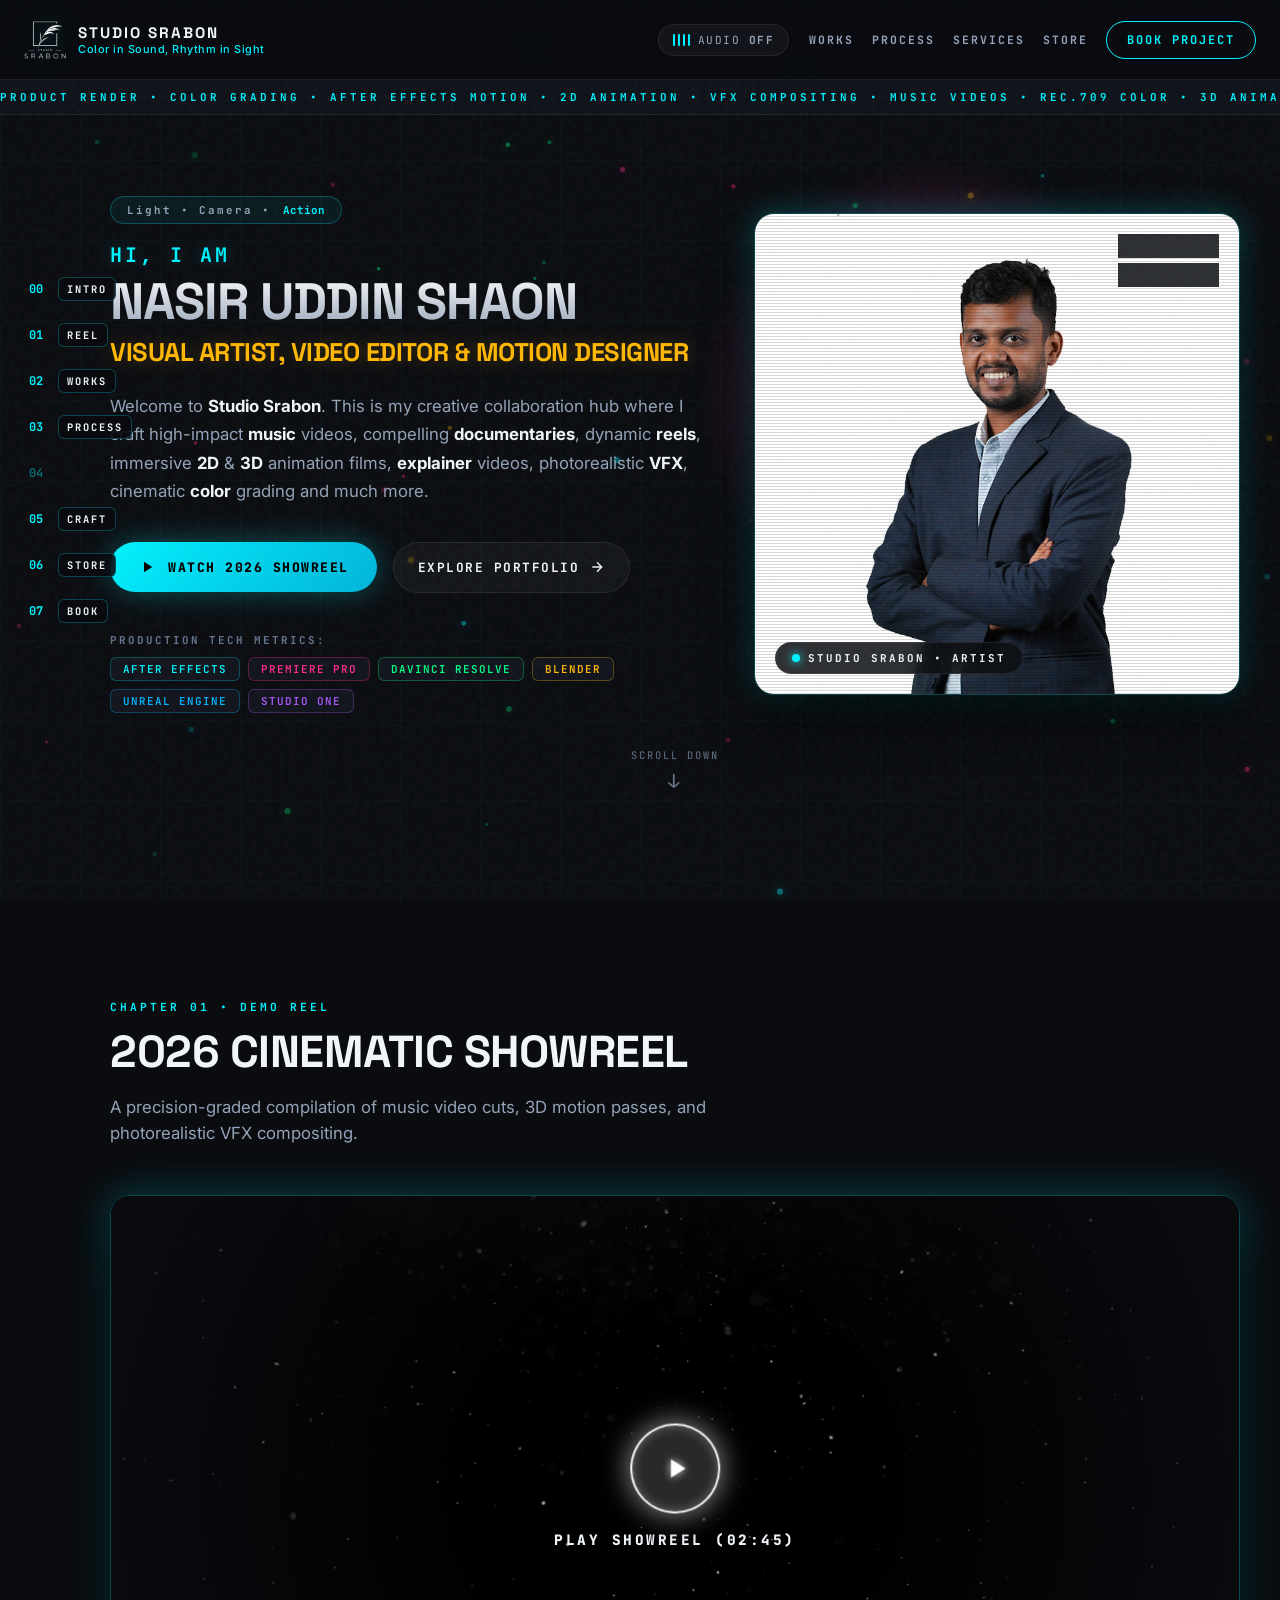
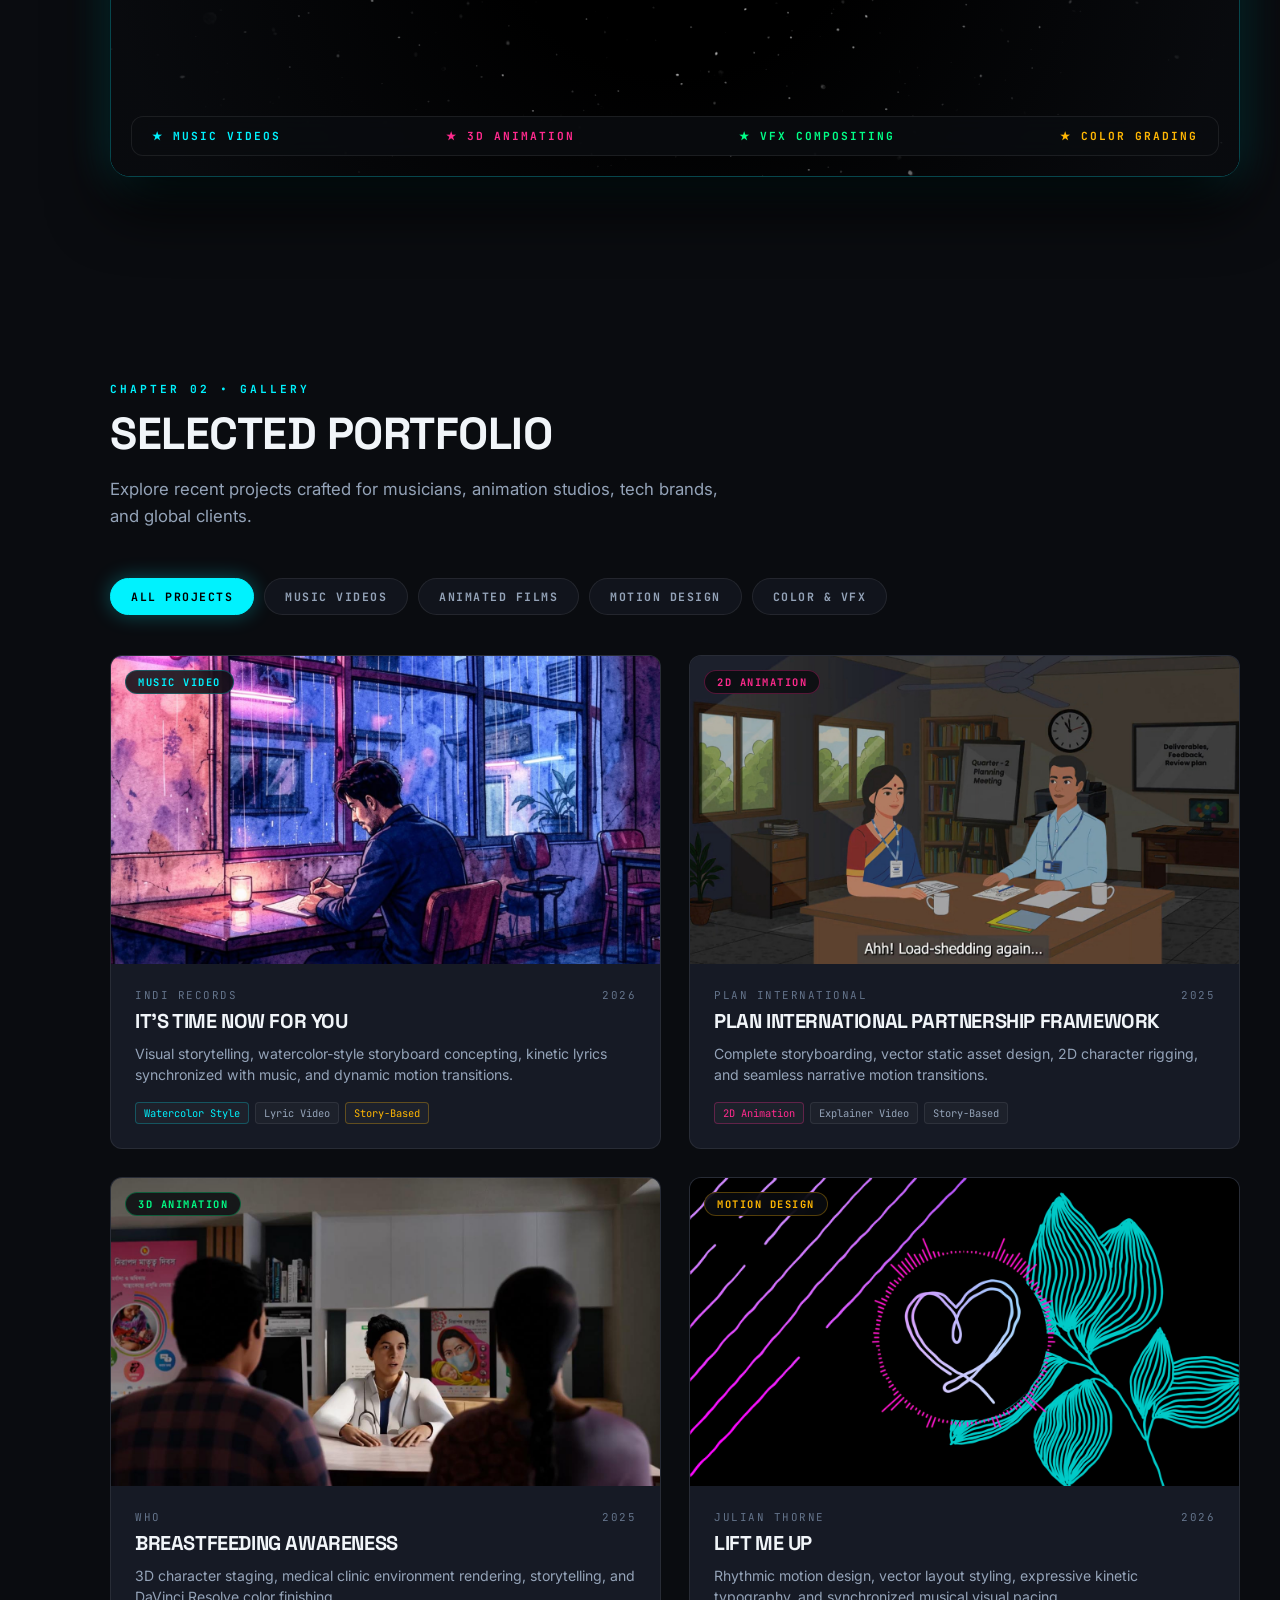
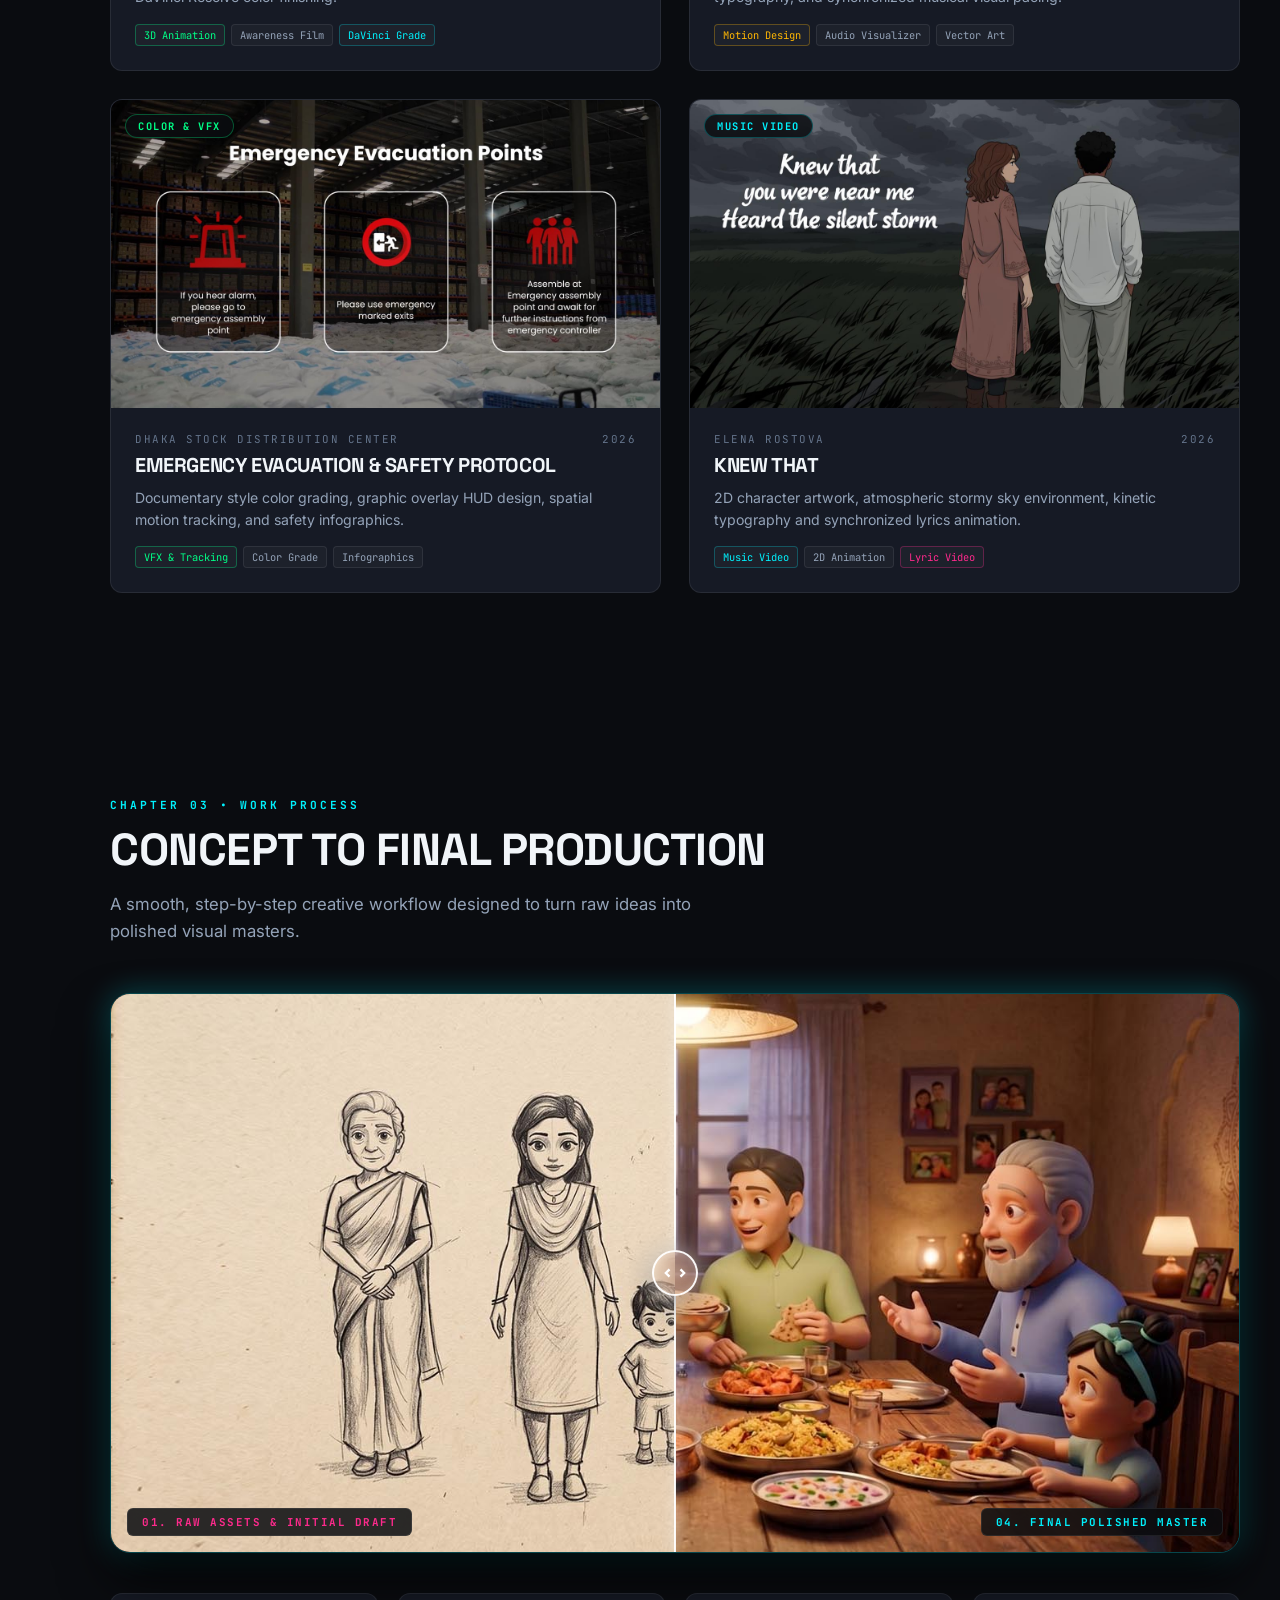
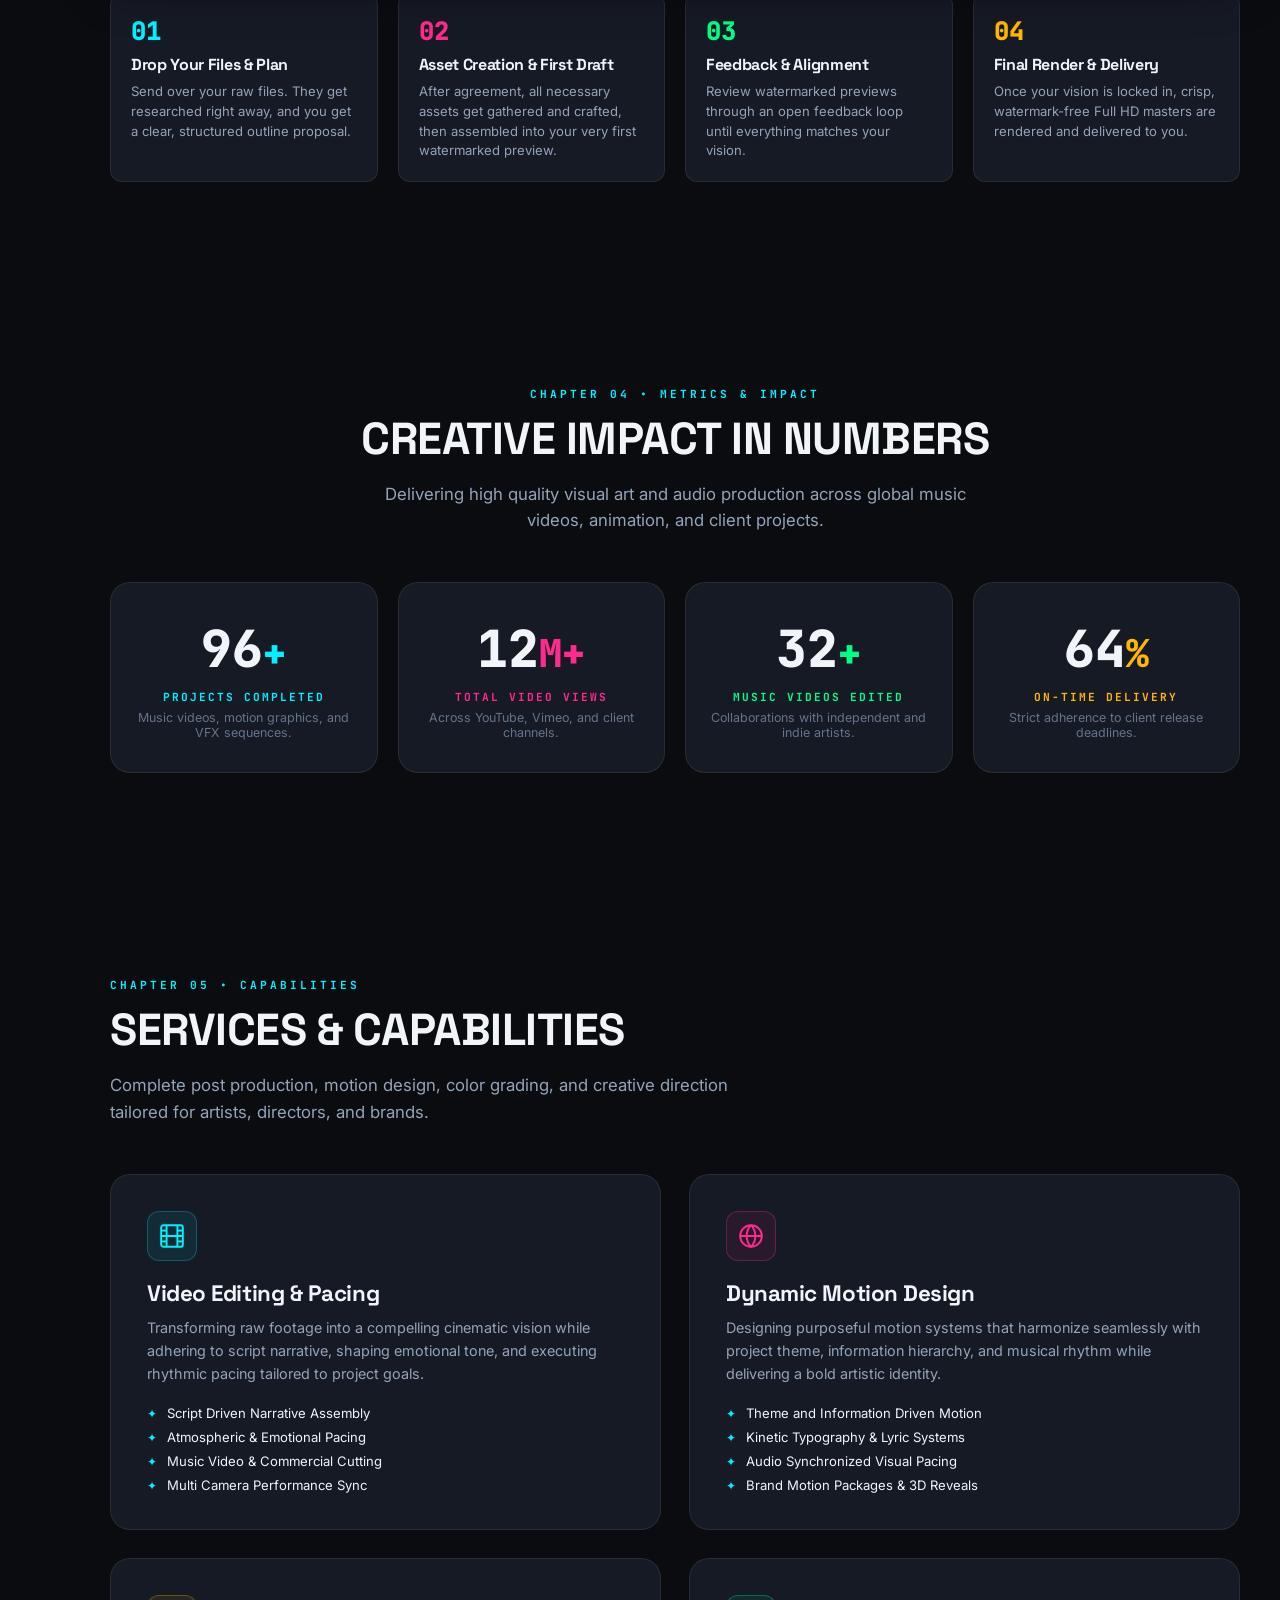
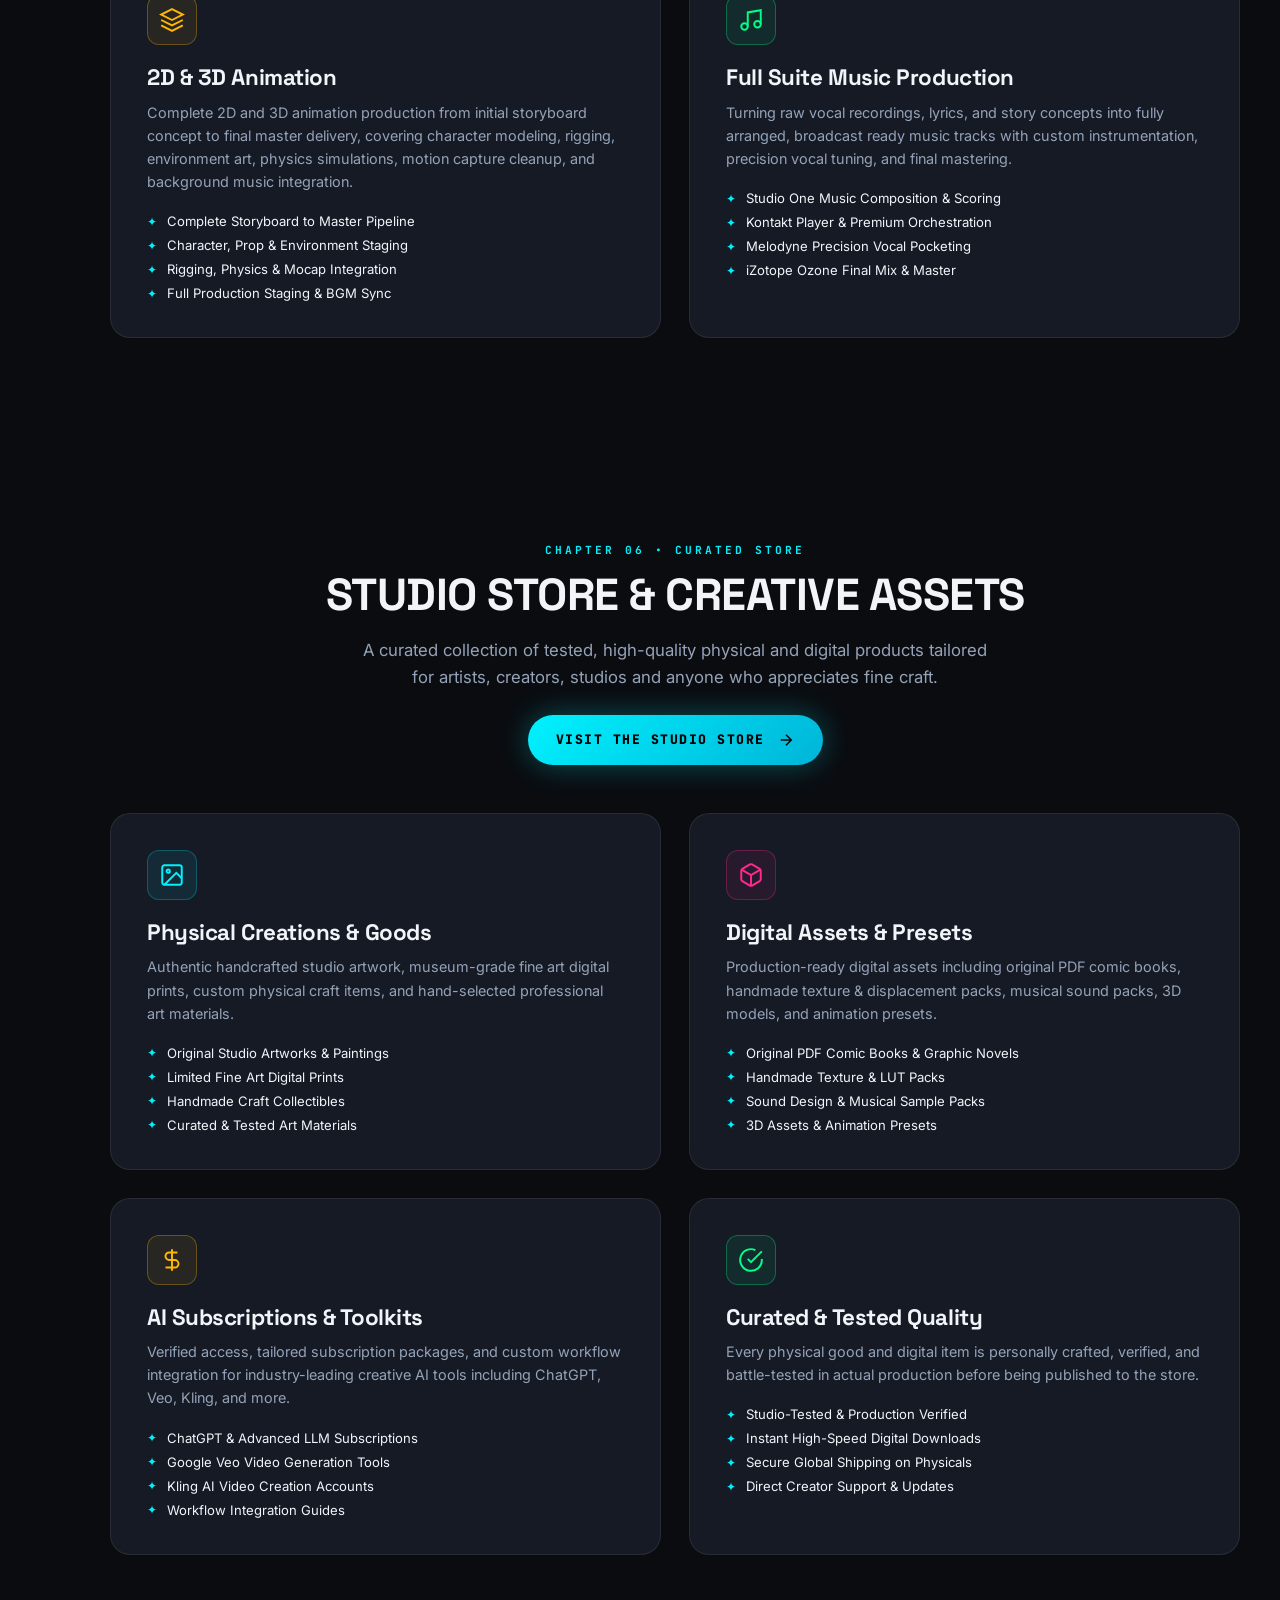
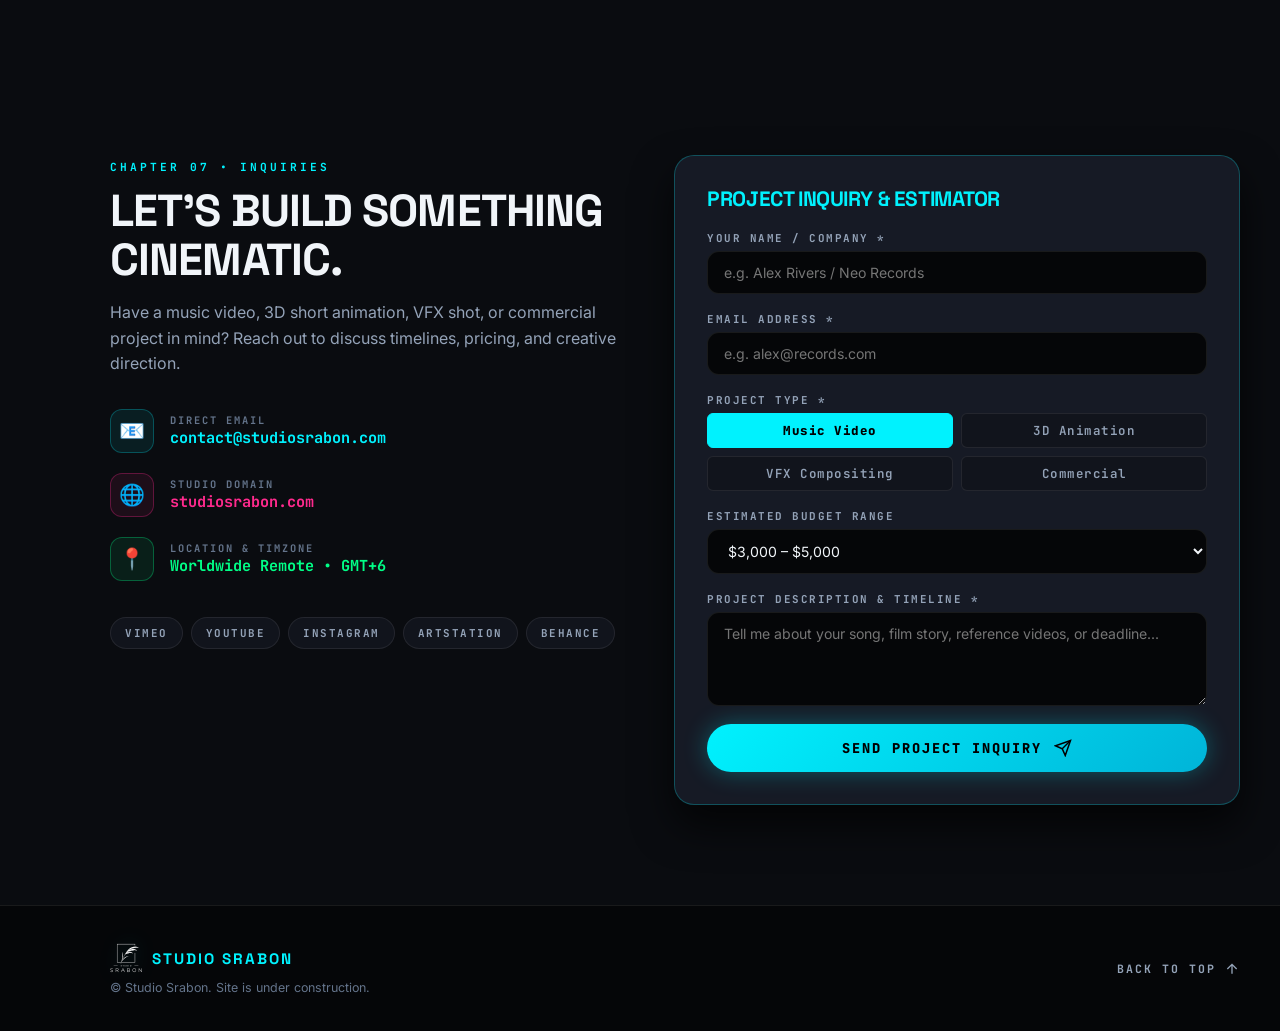
==== commit 82d5ae24: "Store button moved to top of page 06" ====
--- a/index.html
+++ b/index.html
@@ -688,6 +688,12 @@
           <span class="ch-badge">CHAPTER 06 &bull; CURATED STORE</span>
           <h2 id="store-heading" class="section-title">STUDIO STORE &amp; CREATIVE ASSETS</h2>
           <p class="section-subtitle">A curated collection of tested, high-quality physical and digital products tailored for artists, creators, studios and anyone who appreciates fine craft.</p>
+          <div style="margin-top: 24px;">
+            <a href="./store/" class="btn-primary-glow">
+              <span>VISIT THE STUDIO STORE</span>
+              <svg viewBox="0 0 24 24" fill="none" stroke="currentColor" stroke-width="2"><path d="M5 12h14M12 5l7 7-7 7"/></svg>
+            </a>
+          </div>
         </div>
 
         <div class="services-grid">
@@ -750,13 +756,6 @@
               <li>Direct Creator Support &amp; Updates</li>
             </ul>
           </div>
-        </div>
-
-        <div style="text-align: center; margin-top: 40px;">
-          <a href="./store/" class="btn-primary" style="display: inline-flex; align-items: center; gap: 8px;">
-            <span>VISIT THE STUDIO STORE</span>
-            <svg viewBox="0 0 24 24" width="18" height="18" fill="none" stroke="currentColor" stroke-width="2"><path d="M5 12h14M12 5l7 7-7 7"/></svg>
-          </a>
         </div>
       </div>
     </section>
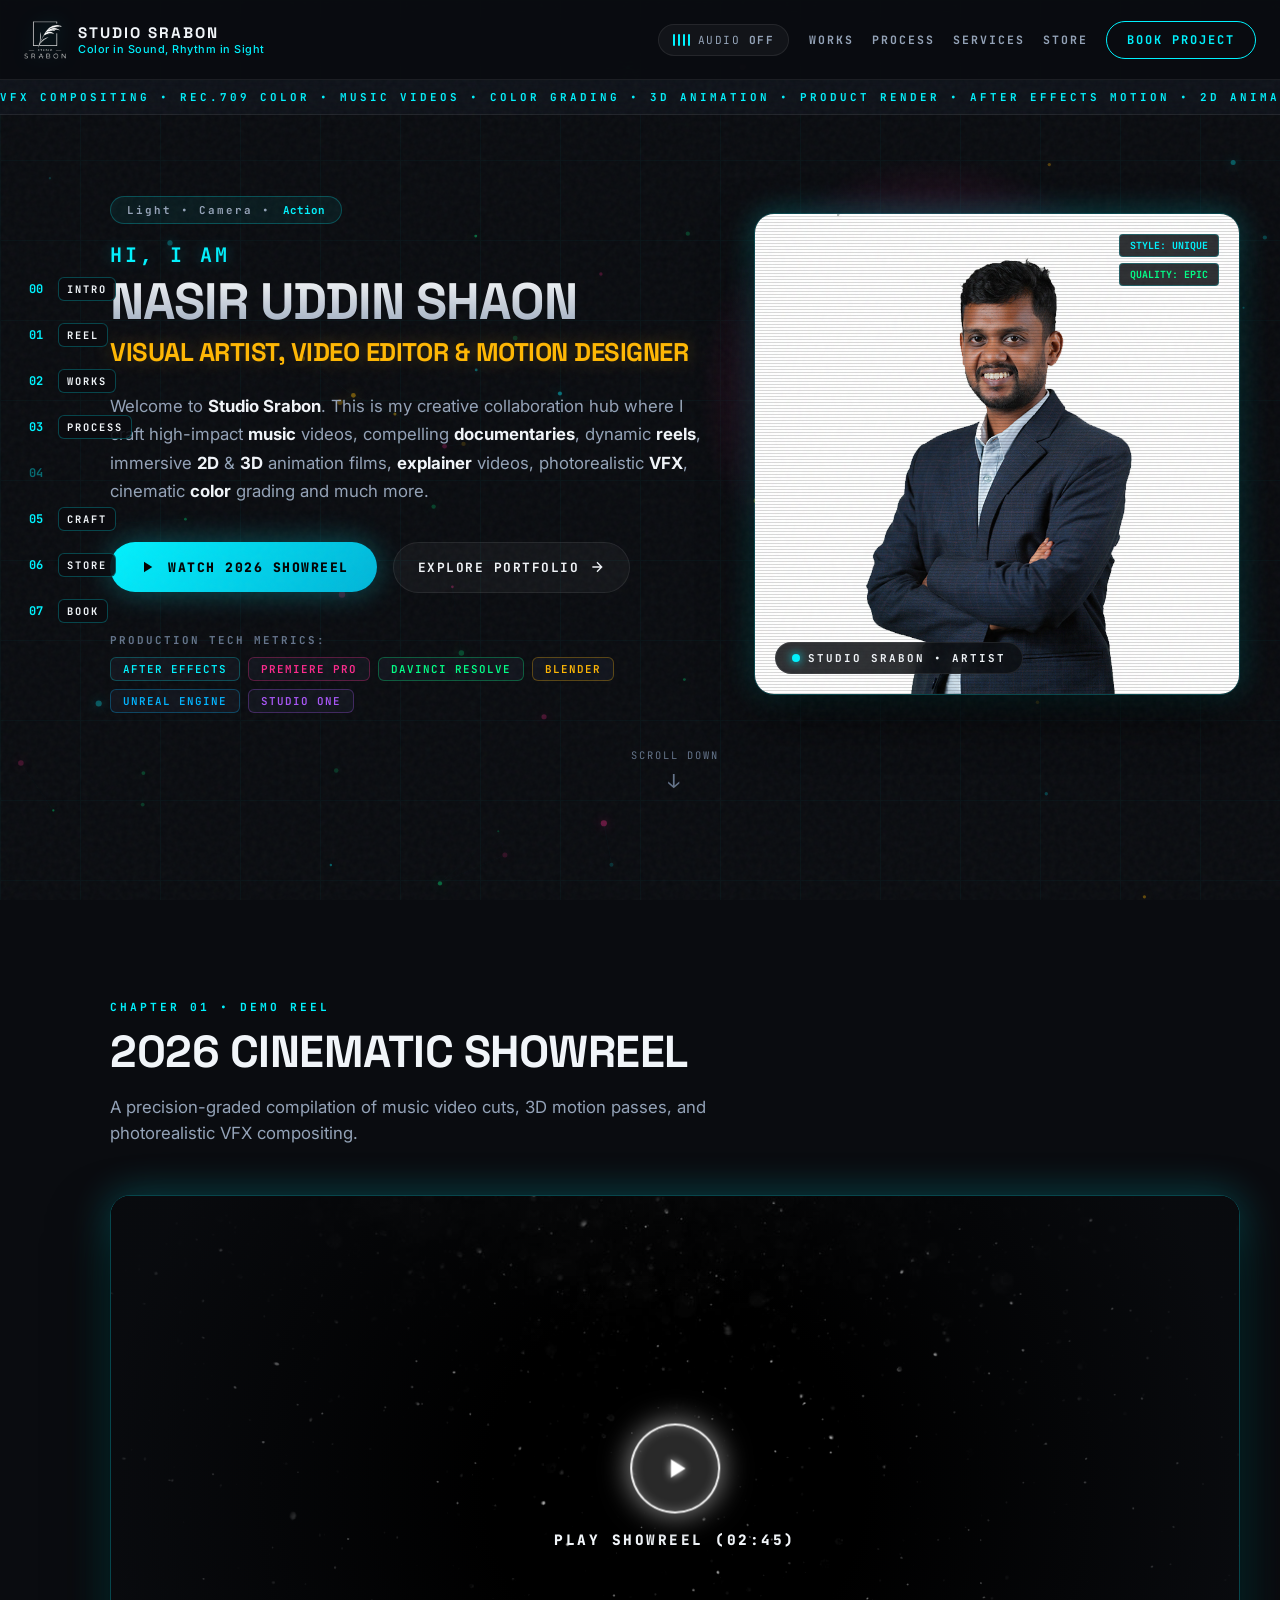
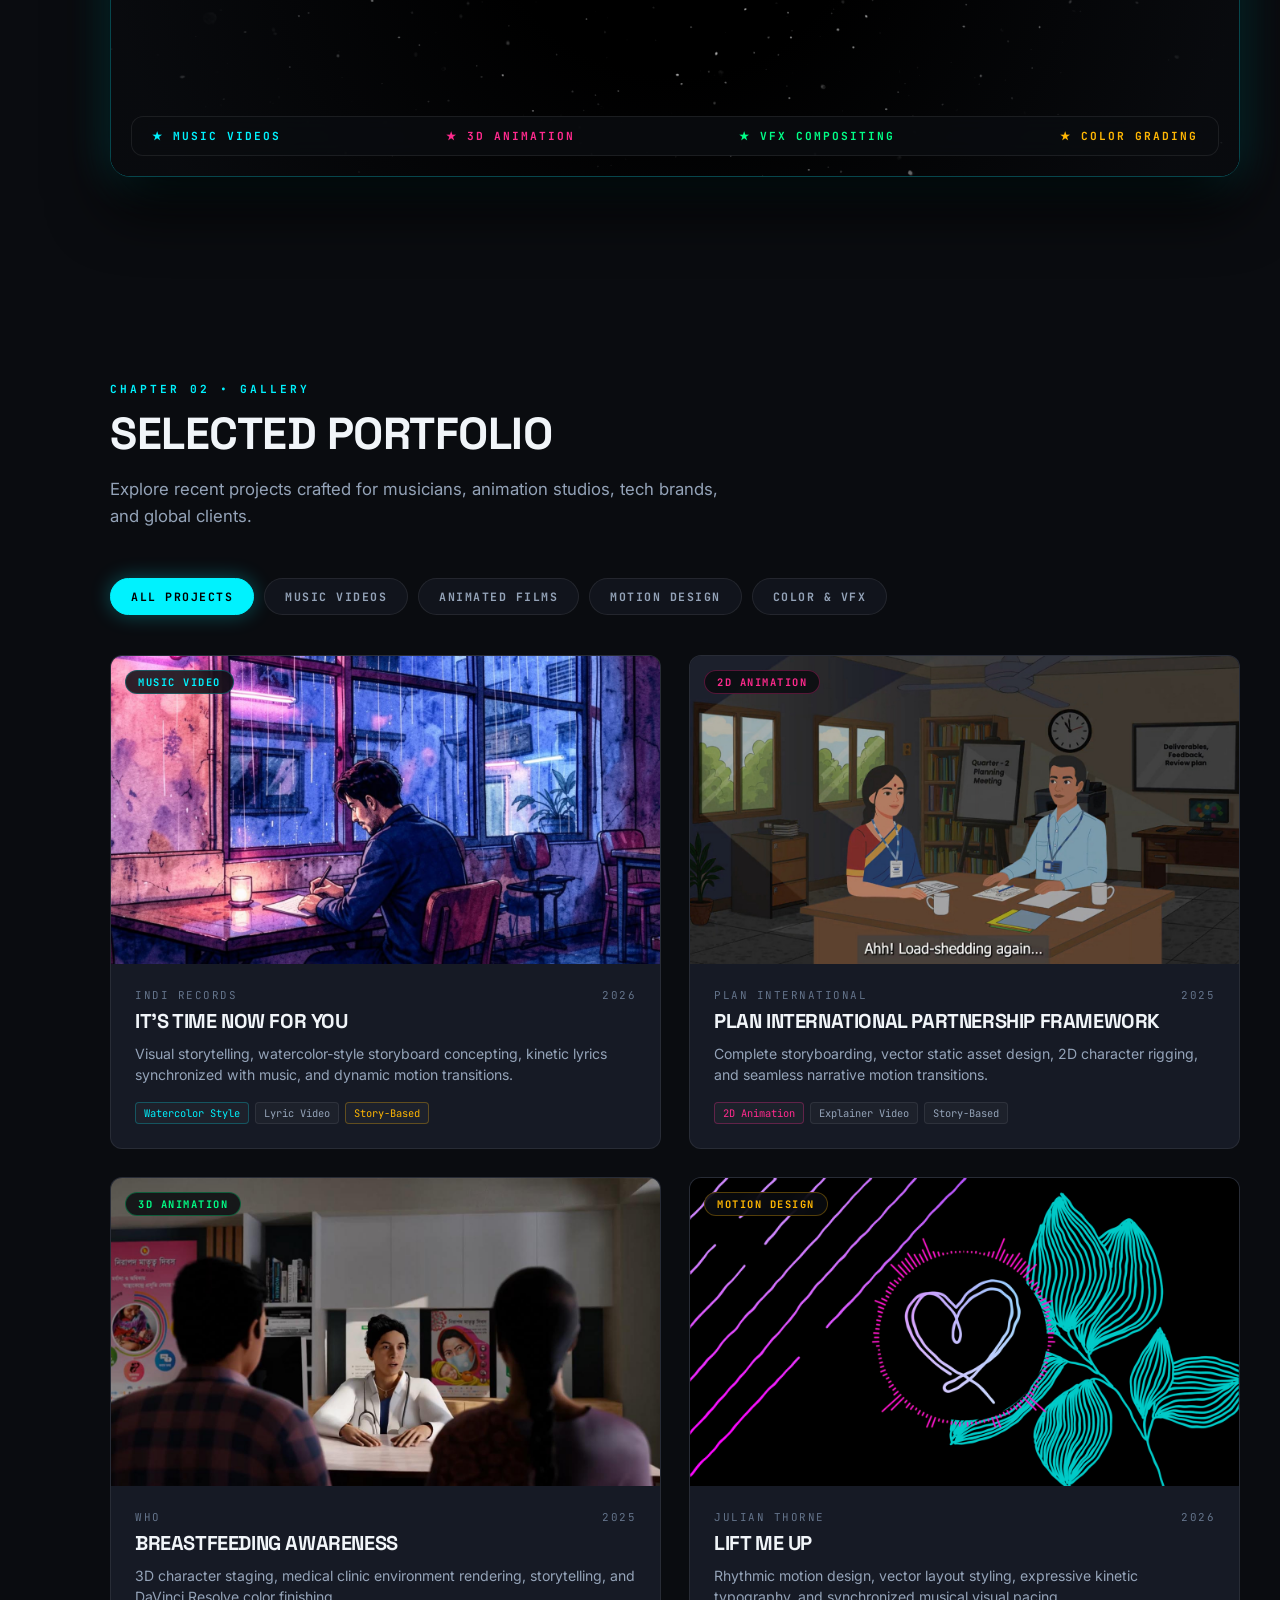
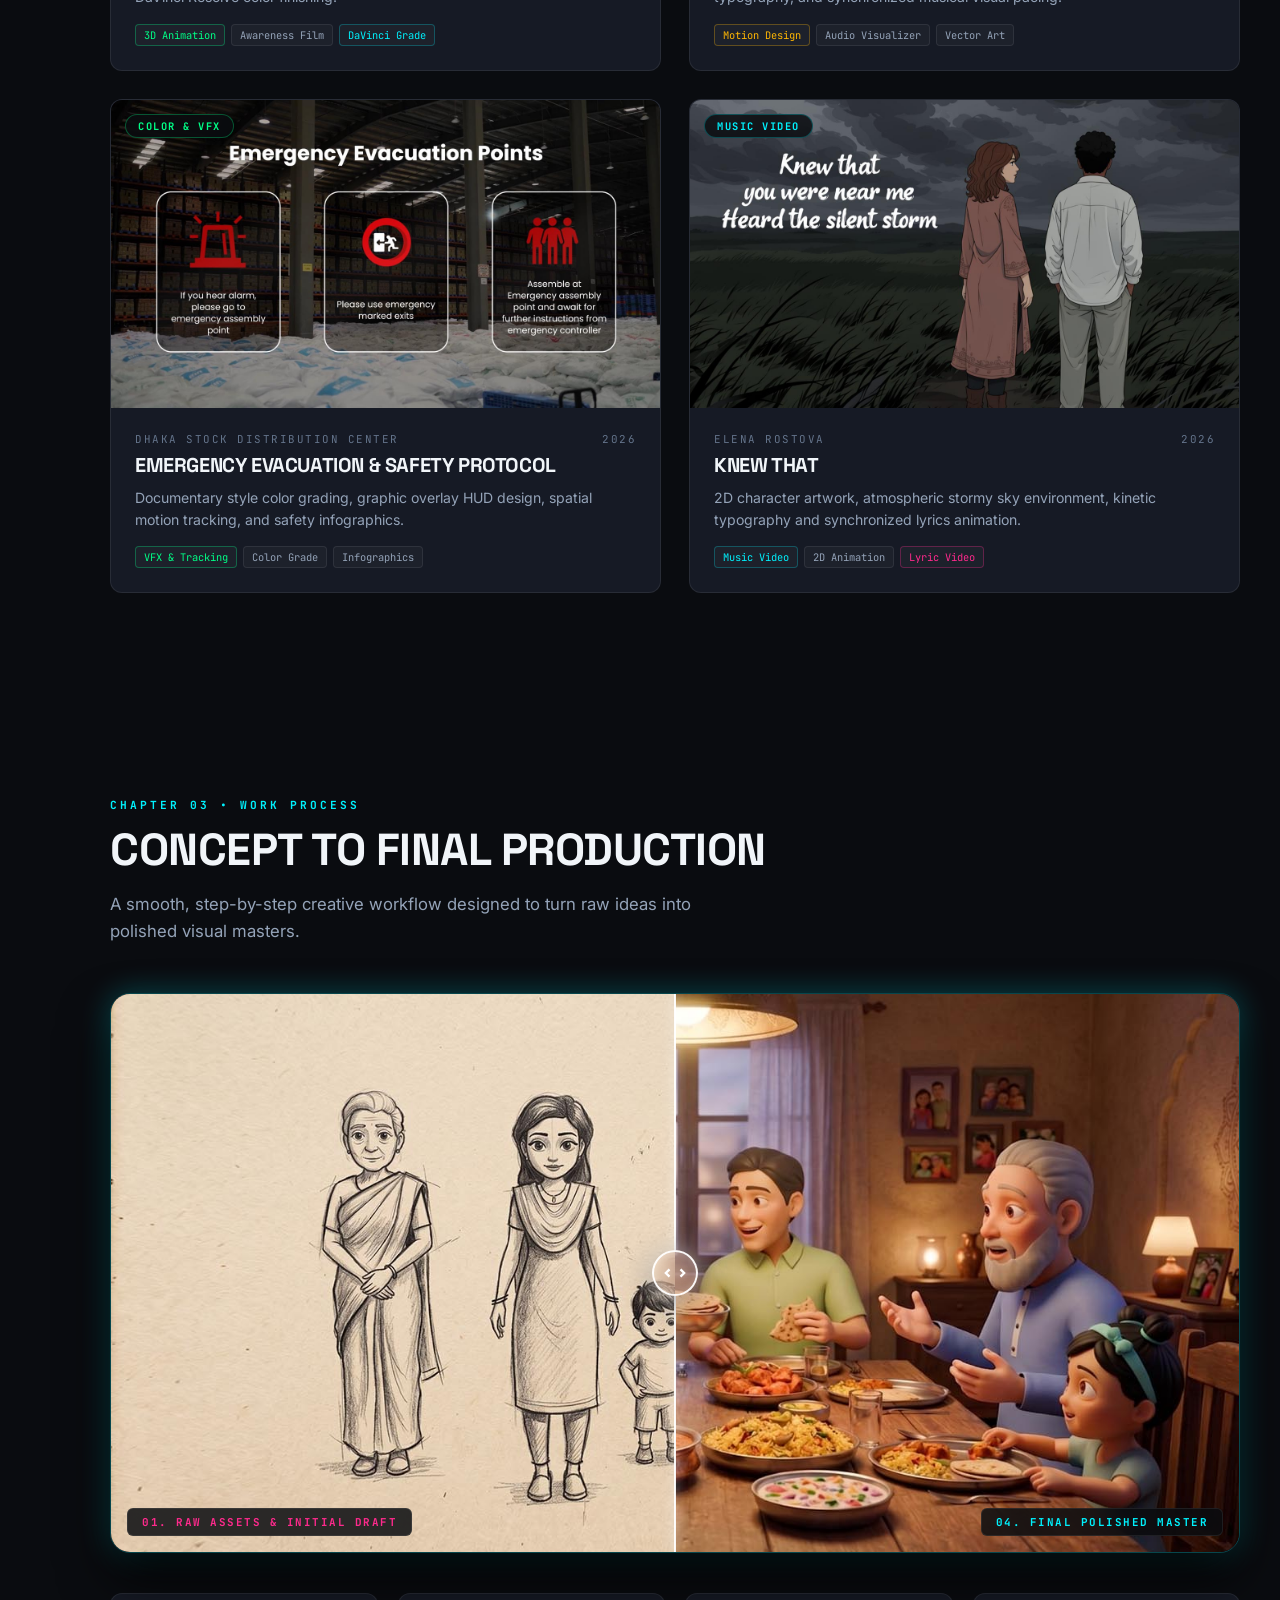
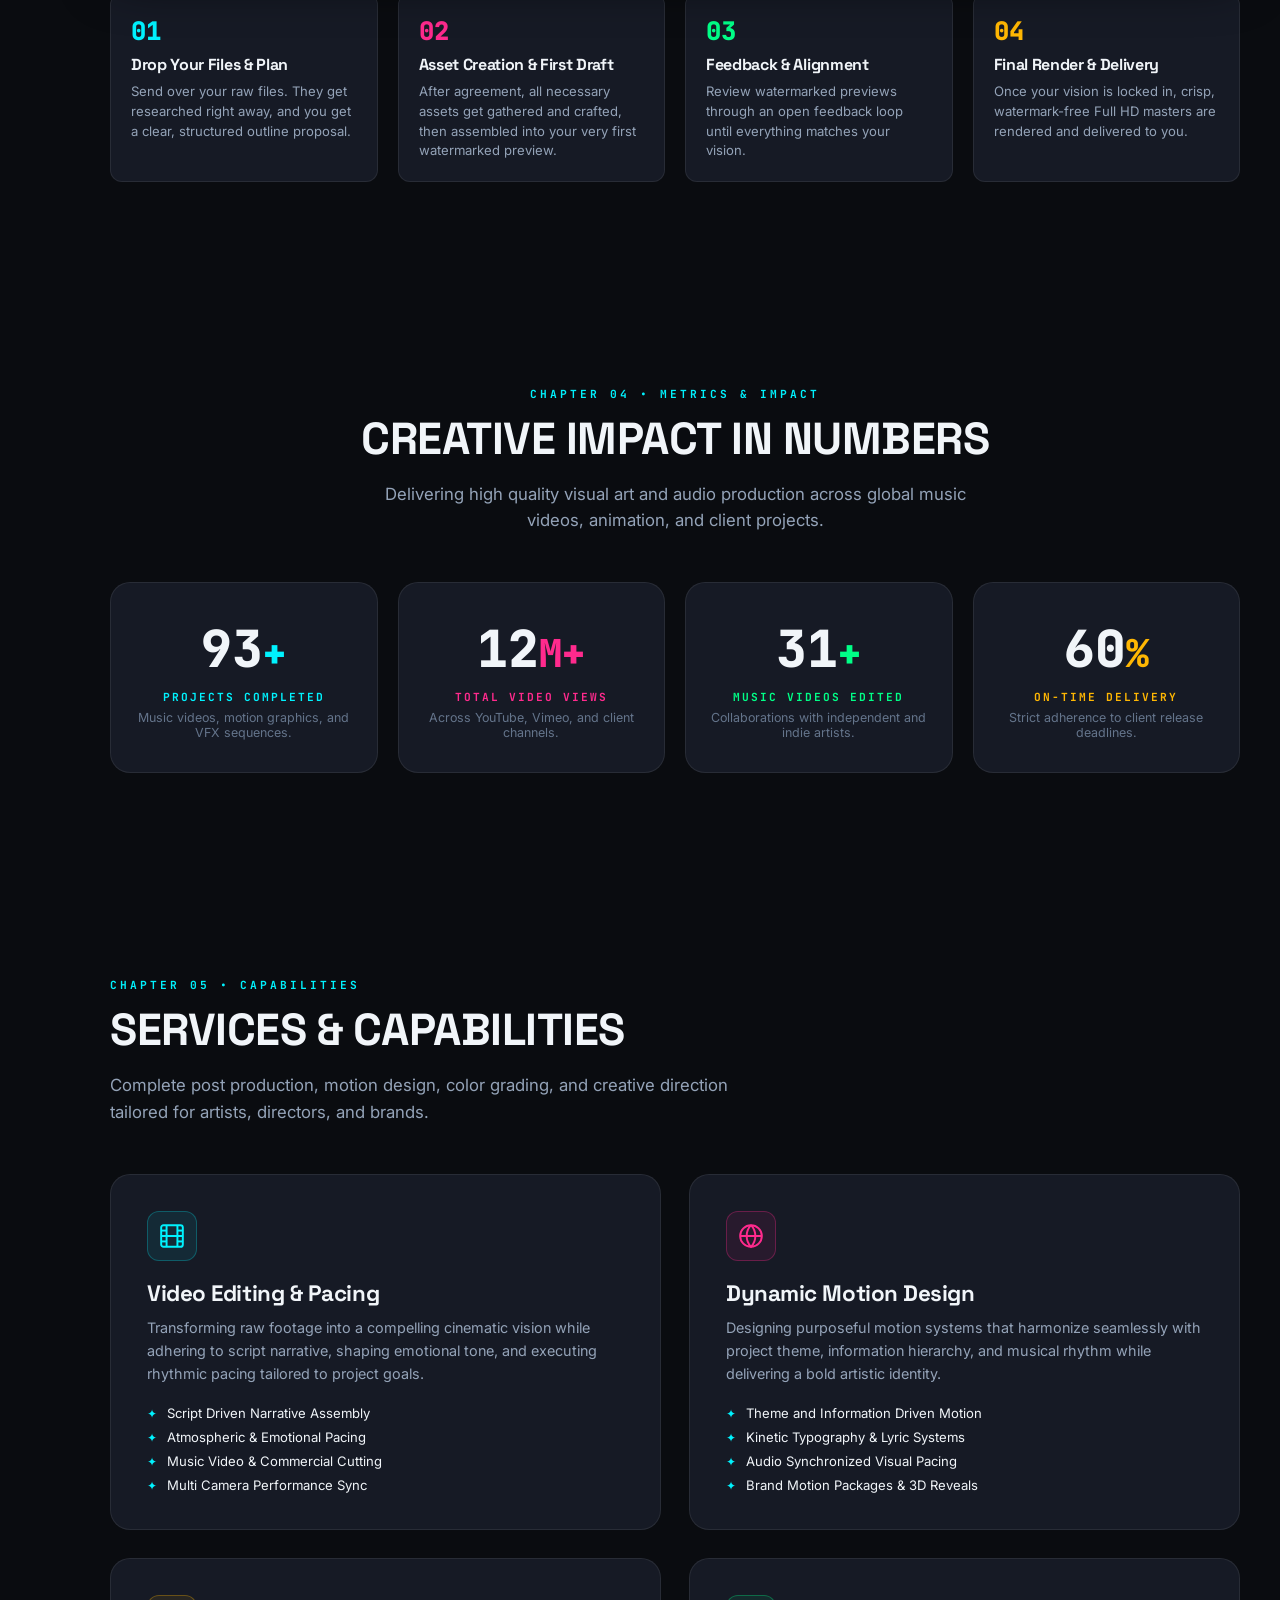
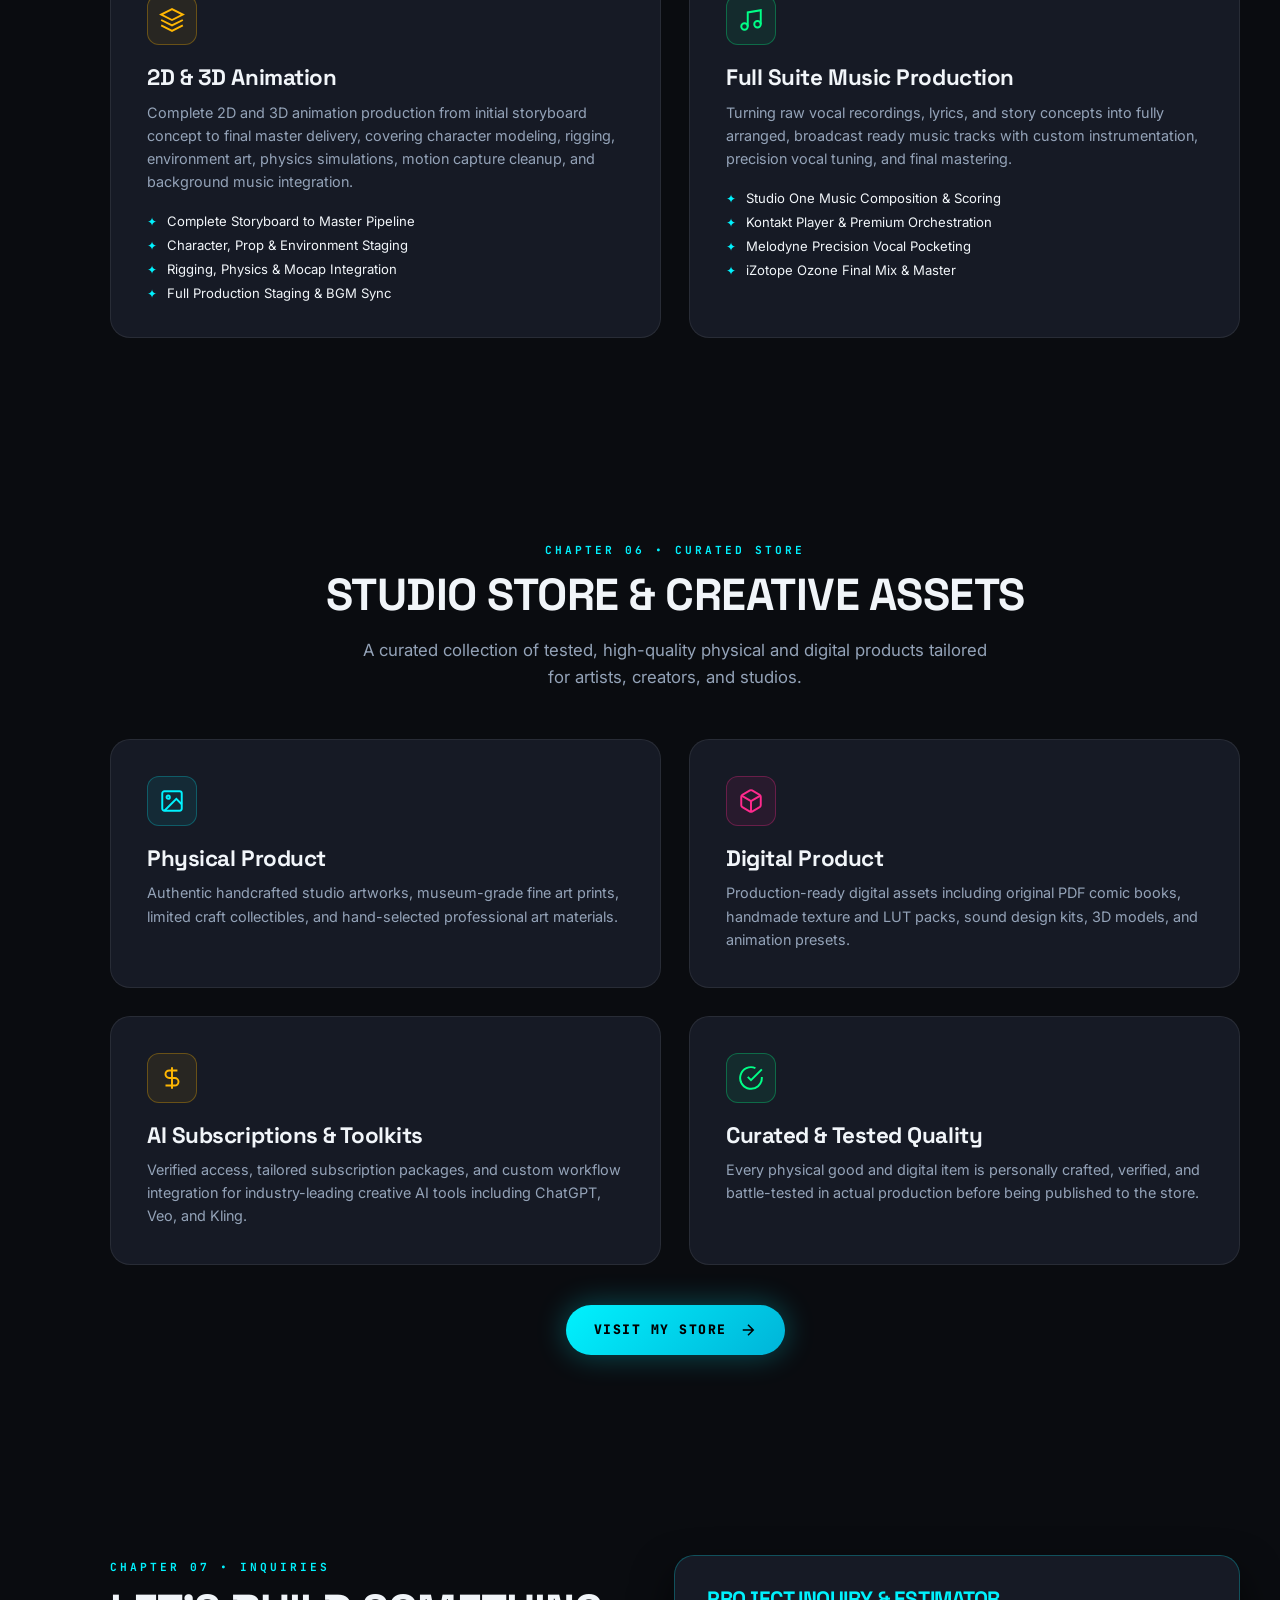
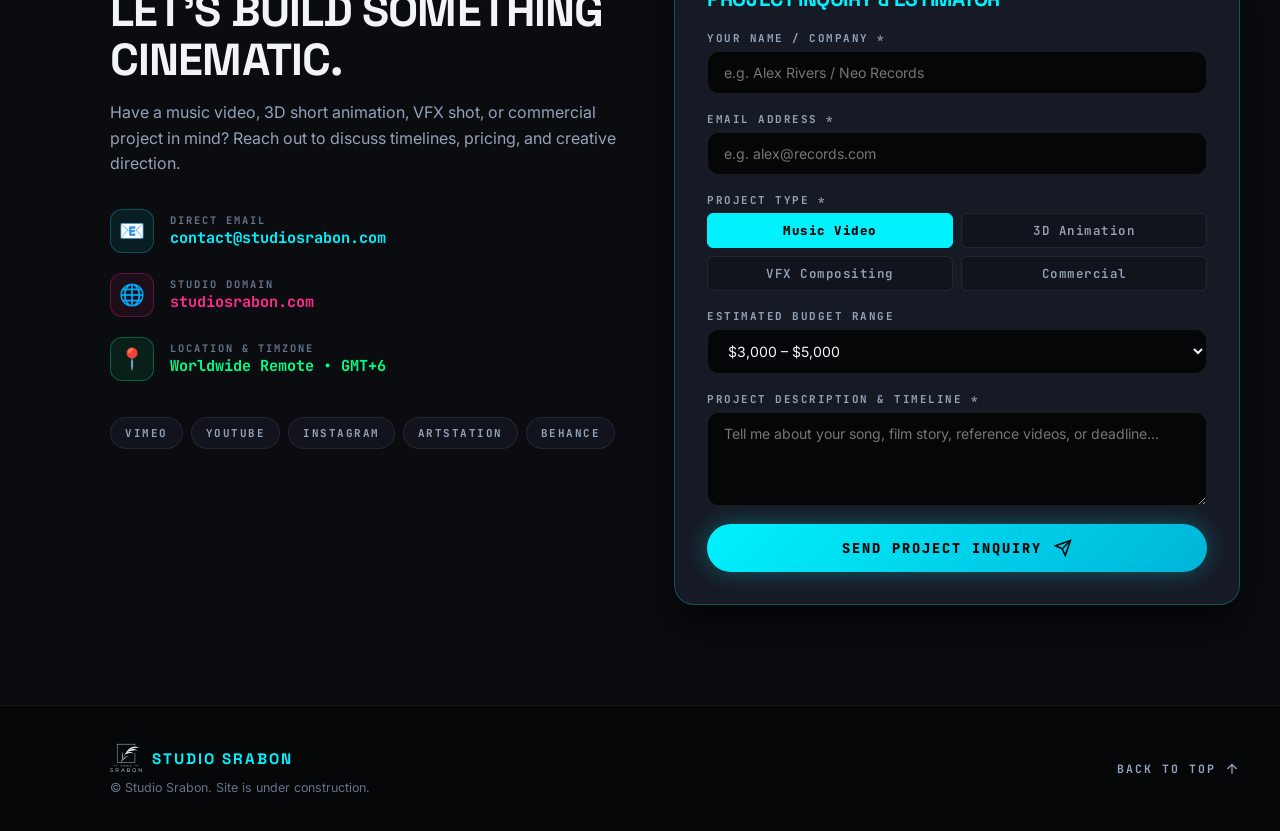
==== commit 8a0723eb: "small mobile friendly update" ====
--- a/index.html
+++ b/index.html
@@ -687,13 +687,7 @@
         <div class="section-head text-center">
           <span class="ch-badge">CHAPTER 06 &bull; CURATED STORE</span>
           <h2 id="store-heading" class="section-title">STUDIO STORE &amp; CREATIVE ASSETS</h2>
-          <p class="section-subtitle">A curated collection of tested, high-quality physical and digital products tailored for artists, creators, studios and anyone who appreciates fine craft.</p>
-          <div style="margin-top: 24px;">
-            <a href="./store/" class="btn-primary-glow">
-              <span>VISIT THE STUDIO STORE</span>
-              <svg viewBox="0 0 24 24" fill="none" stroke="currentColor" stroke-width="2"><path d="M5 12h14M12 5l7 7-7 7"/></svg>
-            </a>
-          </div>
+          <p class="section-subtitle">A curated collection of tested, high-quality physical and digital products tailored for artists, creators, and studios.</p>
         </div>
 
         <div class="services-grid">
@@ -702,14 +696,8 @@
             <div class="service-icon icon-cyan">
               <svg viewBox="0 0 24 24" fill="none" stroke="currentColor" stroke-width="1.8"><rect x="3" y="3" width="18" height="18" rx="2" ry="2"/><circle cx="8.5" cy="8.5" r="1.5"/><polyline points="21 15 16 10 5 21"/></svg>
             </div>
-            <h3 class="service-title">Physical Creations &amp; Goods</h3>
-            <p class="service-desc">Authentic handcrafted studio artwork, museum-grade fine art digital prints, custom physical craft items, and hand-selected professional art materials.</p>
-            <ul class="service-list">
-              <li>Original Studio Artworks &amp; Paintings</li>
-              <li>Limited Fine Art Digital Prints</li>
-              <li>Handmade Craft Collectibles</li>
-              <li>Curated &amp; Tested Art Materials</li>
-            </ul>
+            <h3 class="service-title">Physical Product</h3>
+            <p class="service-desc" style="margin-bottom: 0;">Authentic handcrafted studio artworks, museum-grade fine art prints, limited craft collectibles, and hand-selected professional art materials.</p>
           </div>
 
           <!-- Digital Assets & Tools Showcase -->
@@ -717,14 +705,8 @@
             <div class="service-icon icon-magenta">
               <svg viewBox="0 0 24 24" fill="none" stroke="currentColor" stroke-width="1.8"><path d="M21 16V8a2 2 0 0 0-1-1.73l-7-4a2 2 0 0 0-2 0l-7 4A2 2 0 0 0 3 8v8a2 2 0 0 0 1 1.73l7 4a2 2 0 0 0 2 0l7-4A2 2 0 0 0 21 16z"/><polyline points="3.27 6.96 12 12.01 20.73 6.96"/><line x1="12" y1="22.08" x2="12" y2="12"/></svg>
             </div>
-            <h3 class="service-title">Digital Assets &amp; Presets</h3>
-            <p class="service-desc">Production-ready digital assets including original PDF comic books, handmade texture &amp; displacement packs, musical sound packs, 3D models, and animation presets.</p>
-            <ul class="service-list">
-              <li>Original PDF Comic Books &amp; Graphic Novels</li>
-              <li>Handmade Texture &amp; LUT Packs</li>
-              <li>Sound Design &amp; Musical Sample Packs</li>
-              <li>3D Assets &amp; Animation Presets</li>
-            </ul>
+            <h3 class="service-title">Digital Product</h3>
+            <p class="service-desc" style="margin-bottom: 0;">Production-ready digital assets including original PDF comic books, handmade texture and LUT packs, sound design kits, 3D models, and animation presets.</p>
           </div>
 
           <!-- Subscriptions & Toolkits Showcase -->
@@ -733,13 +715,7 @@
               <svg viewBox="0 0 24 24" fill="none" stroke="currentColor" stroke-width="1.8"><path d="M12 2v20M17 5H9.5a3.5 3.5 0 0 0 0 7h5a3.5 3.5 0 0 1 0 7H6"/></svg>
             </div>
             <h3 class="service-title">AI Subscriptions &amp; Toolkits</h3>
-            <p class="service-desc">Verified access, tailored subscription packages, and custom workflow integration for industry-leading creative AI tools including ChatGPT, Veo, Kling, and more.</p>
-            <ul class="service-list">
-              <li>ChatGPT &amp; Advanced LLM Subscriptions</li>
-              <li>Google Veo Video Generation Tools</li>
-              <li>Kling AI Video Creation Accounts</li>
-              <li>Workflow Integration Guides</li>
-            </ul>
+            <p class="service-desc" style="margin-bottom: 0;">Verified access, tailored subscription packages, and custom workflow integration for industry-leading creative AI tools including ChatGPT, Veo, and Kling.</p>
           </div>
 
           <!-- Quality Assurance Card -->
@@ -748,14 +724,25 @@
               <svg viewBox="0 0 24 24" fill="none" stroke="currentColor" stroke-width="1.8"><path d="M22 11.08V12a10 10 0 1 1-5.93-9.14"/><polyline points="22 4 12 14.01 9 11.01"/></svg>
             </div>
             <h3 class="service-title">Curated &amp; Tested Quality</h3>
-            <p class="service-desc">Every physical good and digital item is personally crafted, verified, and battle-tested in actual production before being published to the store.</p>
-            <ul class="service-list">
-              <li>Studio-Tested &amp; Production Verified</li>
-              <li>Instant High-Speed Digital Downloads</li>
-              <li>Secure Global Shipping on Physicals</li>
-              <li>Direct Creator Support &amp; Updates</li>
-            </ul>
-          </div>
+            <p class="service-desc" style="margin-bottom: 0;">Every physical good and digital item is personally crafted, verified, and battle-tested in actual production before being published to the store.</p>
+          </div>
+        </div>
+
+        <!-- Combined Summary Card (Mobile Only) -->
+        <div class="service-card store-mobile-card card-cyan-border">
+          <div class="service-icon icon-cyan">
+            <svg viewBox="0 0 24 24" fill="none" stroke="currentColor" stroke-width="1.8"><path d="M6 2L3 6v14a2 2 0 0 0 2 2h14a2 2 0 0 0 2-2V6l-3-4z"/><line x1="3" y1="6" x2="21" y2="6"/><path d="M16 10a4 4 0 0 1-8 0"/></svg>
+          </div>
+          <h3 class="service-title">Physical &amp; Digital Store</h3>
+          <p class="service-desc" style="margin-bottom: 0;">Handcrafted original fine art prints, 3D models, texture &amp; LUT packs, sound kits, digital comic books and more</p>
+        </div>
+
+        <!-- Go To Store Button Under Cards -->
+        <div style="text-align: center; margin-top: 40px;">
+          <a href="./store/" class="btn-primary-glow">
+            <span>VISIT MY STORE</span>
+            <svg viewBox="0 0 24 24" fill="none" stroke="currentColor" stroke-width="2"><path d="M5 12h14M12 5l7 7-7 7"/></svg>
+          </a>
         </div>
       </div>
     </section>
--- a/css/style.css
+++ b/css/style.css
@@ -1534,6 +1534,10 @@
 .card-green-border:hover { border-color: rgba(0, 255, 135, 0.4); }
 .card-amber-border:hover { border-color: rgba(255, 183, 3, 0.4); }
 
+.store-mobile-card {
+  display: none;
+}
+
 .service-icon {
   width: 50px;
   height: 50px;
@@ -2167,6 +2171,27 @@
     display: flex;
   }
 
+  .audio-label {
+    display: none;
+  }
+
+  .audio-toggle-btn {
+    padding: 8px 10px;
+  }
+
+  .hero-section {
+    padding-top: 16px;
+    min-height: auto;
+    justify-content: flex-start;
+  }
+
+  .hero-kicker {
+    display: flex;
+    width: fit-content;
+    margin-left: auto;
+    margin-right: auto;
+  }
+
   .hero-cta-group {
     flex-direction: column;
     align-items: stretch;
@@ -2186,6 +2211,15 @@
 
   .reel-tags-bar {
     display: none;
+  }
+
+  .ch-store .services-grid {
+    display: none;
+  }
+
+  .store-mobile-card {
+    display: block;
+    margin-bottom: 24px;
   }
 }
 
